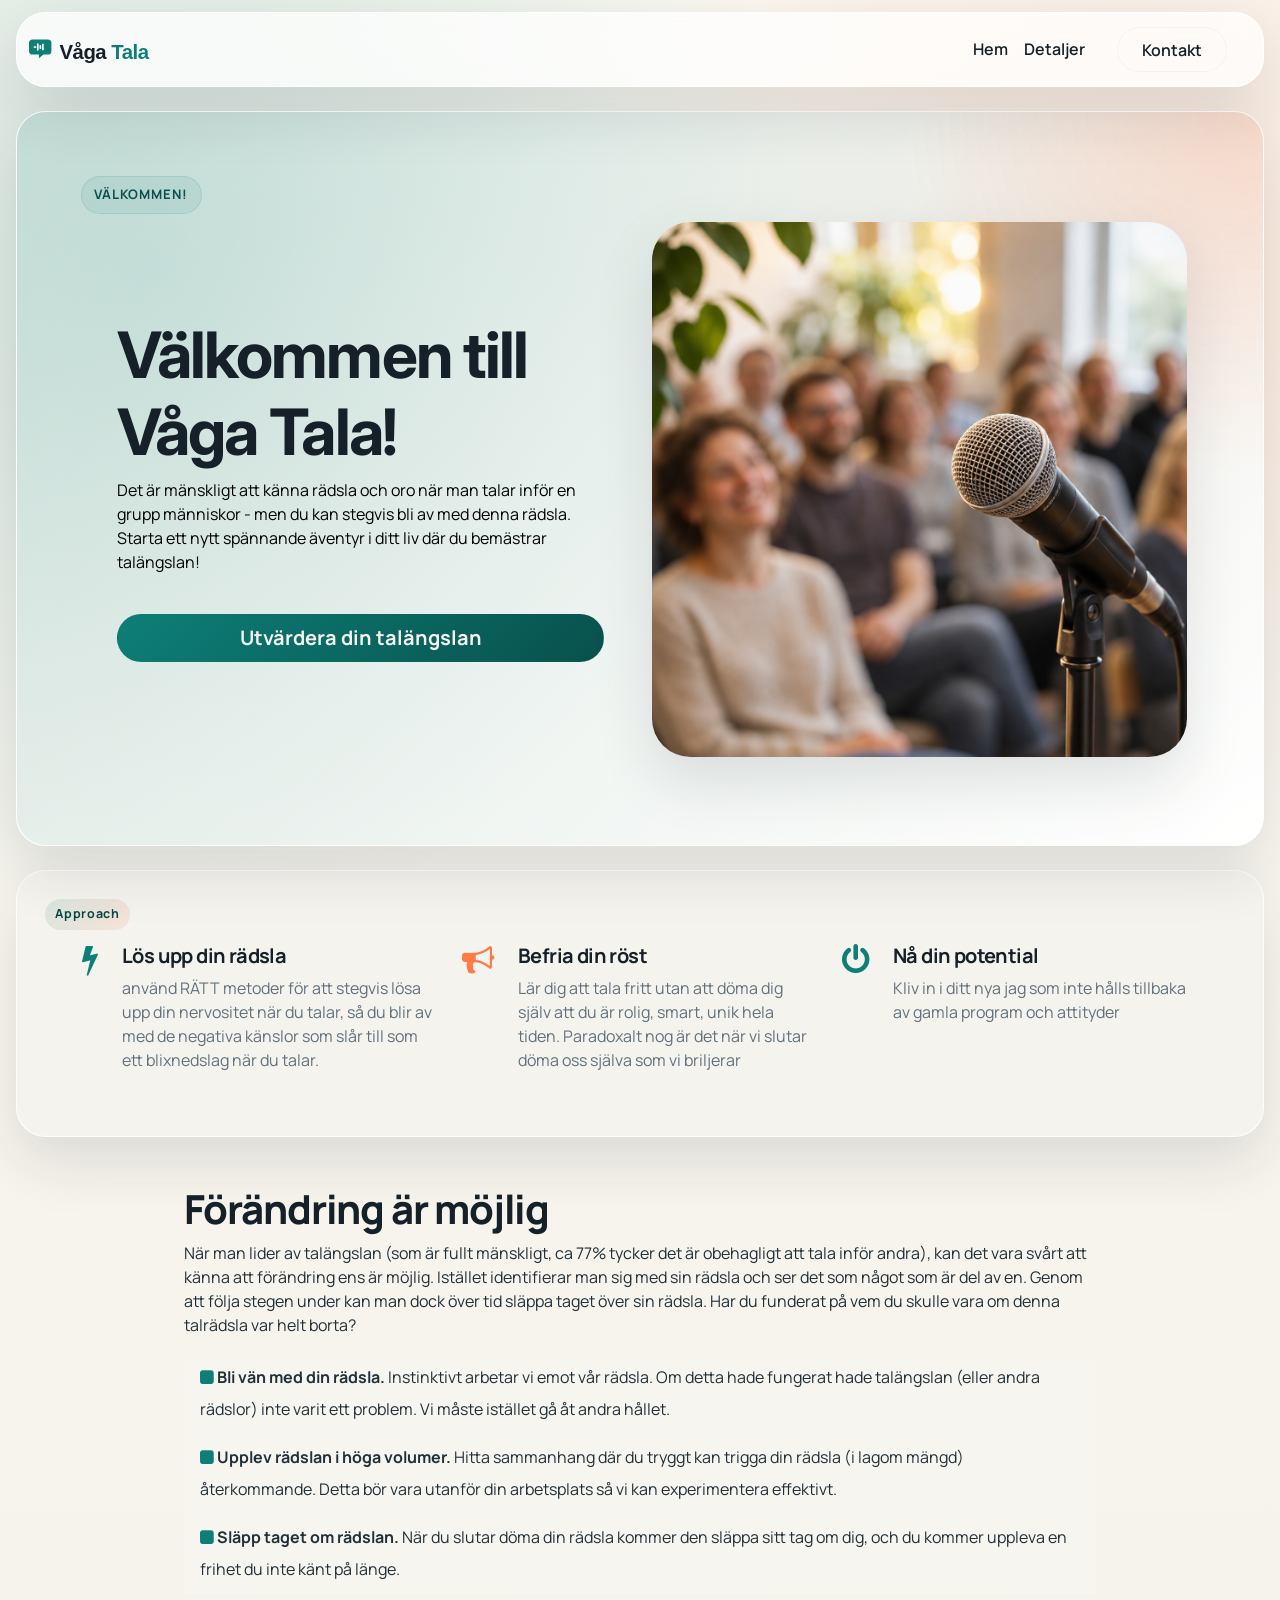
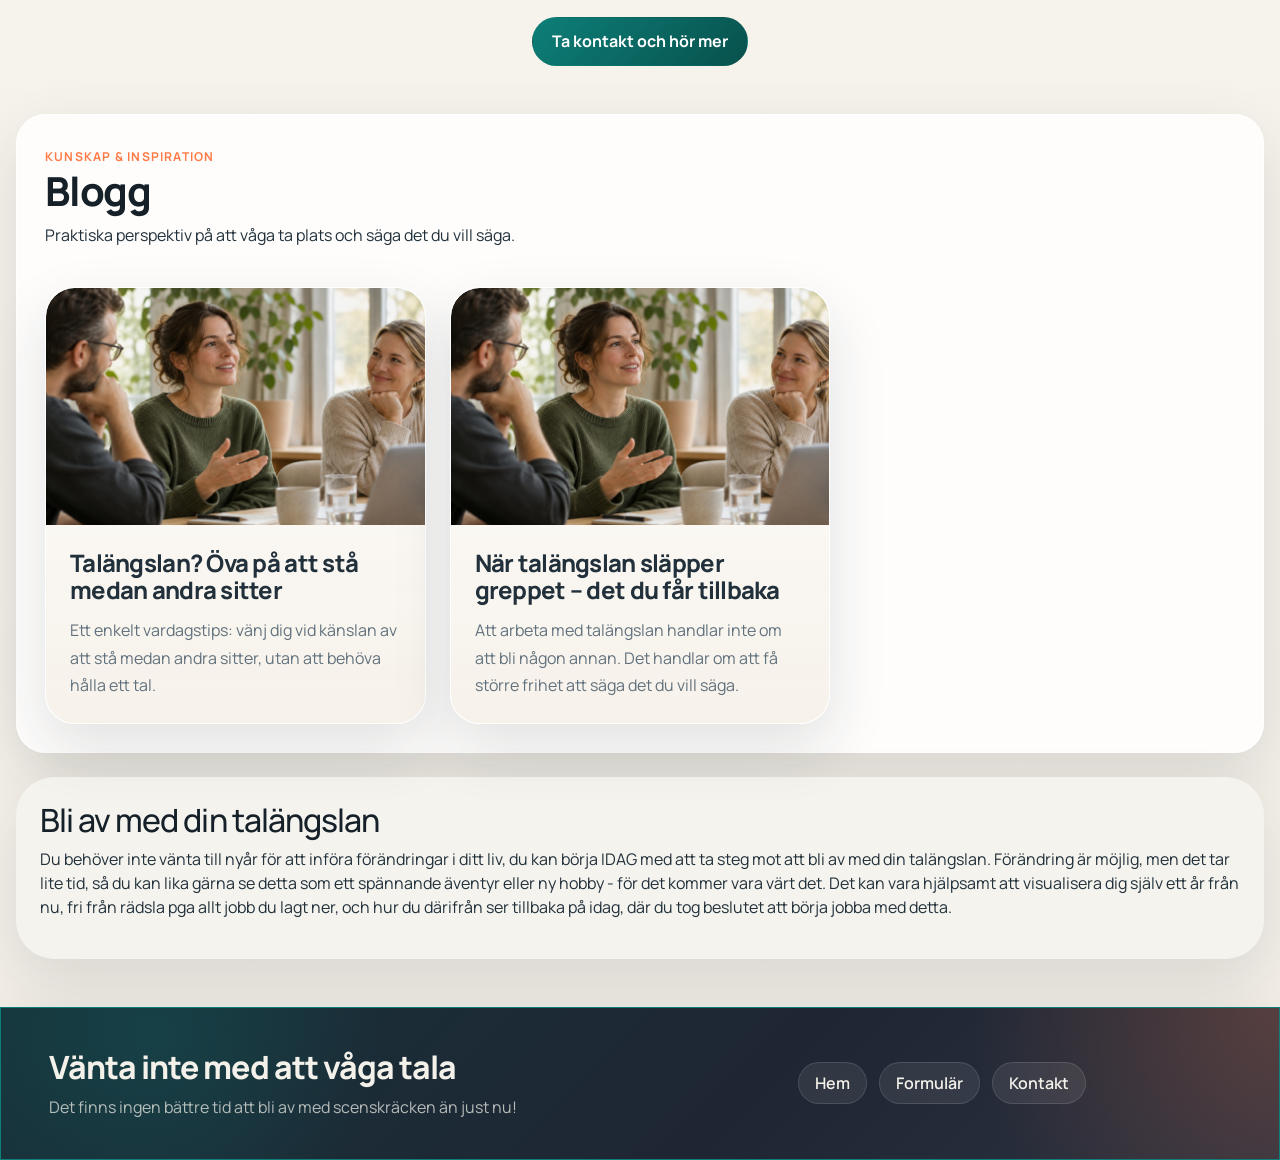
==== index.html @ b6915fec "Publish everyday practice article on speech anxiety Co-authored-by: copilot-swe-agent[bot] <19898274" ====
<!DOCTYPE html>
<html data-bs-theme="light" lang="sv" style="font-family: Inter, sans-serif;">

<head>
    <meta charset="utf-8">
    <meta name="viewport" content="width=device-width, initial-scale=1.0, shrink-to-fit=no">
    <title>Våga Tala – mindre talängslan, mer frihet</title>
    <meta name="description" content="Information för dig som beslutat dig för att börja våga tala. bli av med scenskräck, skippa beta-blockerarna">
    <script type="application/ld+json">
        {
            "@context": "http://schema.org",
            "@type": "WebSite",
            "name": "Våga tala",
            "url": "https://vågatala.se"
        }
    </script>
    <link rel="icon" type="image/png" sizes="16x16" href="assets/img/favicon.png">
    <link rel="stylesheet" href="assets/bootstrap/css/bootstrap.min.css">
    <link rel="stylesheet" href="https://fonts.googleapis.com/css?family=Inter&amp;display=swap">
    <link rel="stylesheet" href="https://fonts.googleapis.com/css?family=Manrope&amp;display=swap">
    <link rel="stylesheet" href="https://fonts.googleapis.com/css?family=Open+Sans&amp;display=swap">
    <link rel="stylesheet" href="https://fonts.googleapis.com/css?family=Poppins&amp;display=swap">
    <link rel="stylesheet" href="assets/fonts/fontawesome-all.min.css">
    <link rel="stylesheet" href="assets/fonts/font-awesome.min.css">
    <link rel="stylesheet" href="assets/fonts/fontawesome5-overrides.min.css">
    <link rel="stylesheet" href="assets/css/bss-overrides.css">
    <link rel="stylesheet" href="assets/css/bootstrap.compiled.css">
    <link rel="stylesheet" href="assets/css/styles.css">
    <link rel="stylesheet" href="assets/css/gota.css">
</head>

<body style="font-family: Manrope, sans-serif;">
    <nav class="navbar navbar-expand-lg fixed-top gota-sticky-nav">
        <div class="container-fluid"><a href="index.html"><img class="img-fluid" width="220" height="54" src="assets/img/vagatala_logo.svg" alt="Våga Tala" style="width:160px;"></a><button class="navbar-toggler" data-bs-toggle="collapse" data-bs-target="#navcol-1" type="button" aria-controls="navcol-1" aria-expanded="false" aria-label="Visa meny"><span class="navbar-toggler-icon"></span></button>
            <div class="collapse navbar-collapse" id="navcol-1">
                <ul class="navbar-nav ms-auto">
                    <li class="nav-item"><a class="nav-link fw-semibold" href="index.html">Hem</a></li>
                    <li class="nav-item"><a class="nav-link fw-semibold" href="index.html#approach">Detaljer</a></li>
                    <li class="nav-item"><a class="btn btn-outline-light fw-semibold border rounded-pill border-light mx-4 px-4 nav-link" role="button" href="kontakt.html">Kontakt</a></li>
                </ul>
            </div>
        </div>
    </nav>
    <div class="container site-container">
        <header class="mt-4 header gota-hero"><span class="mb-1 gota-kicker">Välkommen!</span>
            <div class="text-dark pt-1 hero">
                <div class="container-xl">
                    <div class="row align-items-center">
                        <div class="col-12 col-md-6">
                            <div class="d-flex flex-column justify-content-center p-4 text-container">
                                <h1 class="display-3 fw-bolder text-start" style="font-family: Inter, sans-serif;">Välkommen till Våga Tala!</h1>
                                <p class="text-black">Det är mänskligt att känna rädsla och oro när man talar inför en grupp människor - men du kan stegvis bli av med denna rädsla. Starta ett nytt spännande äventyr i ditt liv där du bemästrar talängslan!</p>
                                <div class="text-center form-container">
                                    <form class="my-4">
                                        <div class="my-4"></div>
                                        <div class="d-grid"><a class="btn btn-primary btn-lg link-light rounded-5" role="button" href="PRPSA-static.html">Utvärdera din talängslan</a></div>
                                    </form>
                                </div>
                            </div>
                        </div>
                        <div class="col-12 col-md-6">
                            <div class="mb-4 image-container"><img class="img-fluid rounded-5 shadow" width="1254" height="1254" src="assets/img/hero-mikrofon-publik.png" alt="Mikrofon framför en leende publik"></div>
                        </div>
                    </div>
                </div>
            </div>
        </header>
        <section class="bg-light pb-5 icons showcase-section" id="approach"><span class="code-inline">Approach</span>
            <div class="container-xl">
                <div class="row">
                    <div class="col-12 col-md-4 d-flex gap-4"><i class="fa fa-bolt fs-2 text-primary"></i>
                        <div>
                            <h5 class="fw-bold">Lös upp din rädsla</h5>
                            <p class="text-muted">använd RÄTT metoder för att stegvis lösa upp din nervositet när du talar, så du blir av med de negativa känslor som slår till som ett blixnedslag när du talar.</p>
                        </div>
                    </div>
                    <div class="col-12 col-md-4 d-flex gap-4"><i class="fa fa-bullhorn fs-2 text-secondary"></i>
                        <div>
                            <h5 class="fw-bold">Befria din röst</h5>
                            <p class="text-muted">Lär dig att tala fritt utan att döma dig själv att du är rolig, smart, unik hela tiden. Paradoxalt nog är det när vi slutar döma oss själva som vi briljerar</p>
                        </div>
                    </div>
                    <div class="col-12 col-md-4 d-flex gap-4"><i class="fa fa-power-off fs-2 text-primary"></i>
                        <div>
                            <h5 class="fw-bold">Nå din potential</h5>
                            <p class="text-muted">Kliv in i ditt nya jag som inte hålls tillbaka av gamla program och attityder</p>
                        </div>
                    </div>
                </div>
            </div>
        </section>
        <section class="my-5 details" id="details">
            <div class="container w-75">
                <div class="row">
                    <div class="col-12">
                        <div class="d-flex h-100 flex-column justify-content-center text-container">
                            <h2 class="display-6">Förändring är möjlig</h2>
                            <p>När man lider av talängslan (som är fullt mänskligt, ca 77% tycker det är obehagligt att tala inför andra), kan det vara svårt att känna att förändring ens är möjlig. Istället identifierar man sig med sin rädsla och ser det som något som är del av en. Genom att följa stegen under kan man dock över tid släppa taget över sin rädsla. Har du funderat på vem du skulle vara om denna talrädsla var helt borta?</p>
                            <ul class="list-group lh-lg border-0 list-group-flush">
                                <li class="list-group-item border-0"><i class="fa fa-square text-primary"></i><strong>&nbsp;Bli vän med din rädsla.</strong><span>&nbsp;Instinktivt arbetar vi emot vår rädsla. Om detta hade fungerat hade talängslan (eller andra rädslor) inte varit ett problem. Vi måste istället gå åt andra hållet.</span></li>
                                <li class="list-group-item border-0"><i class="fa fa-square text-primary"></i><strong>&nbsp;Upplev rädslan i höga volumer.&nbsp;</strong><span>Hitta sammanhang där du tryggt kan trigga din rädsla (i lagom mängd) återkommande. Detta bör vara utanför din arbetsplats så vi kan experimentera effektivt.</span></li>
                                <li class="list-group-item border-0 list-group-flush"><i class="fa fa-square text-primary"></i><strong>&nbsp;Släpp taget om rädslan.&nbsp;</strong><span>När du slutar döma din rädsla kommer den släppa sitt tag om dig, och du kommer uppleva en frihet du inte känt på länge.</span></li>
                            </ul><a class="btn btn-primary rounded-5 align-self-center mt-4 text-white" role="button" href="kontakt.html">Ta kontakt och hör mer</a>
                        </div>
                    </div>
                    <div class="col-12 col-lg-6">
                        <div class="p-5 image-container" style="display:none;"><img class="img-fluid" width="505" height="674" src="assets/img/description.png"></div>
                    </div>
                </div>
            </div>
        </section>
        <section class="mb-2 showcase-section" id="blogs"><span class="showcase-subtitle">Kunskap &amp; inspiration</span>
            <h2 class="display-6">Blogg</h2>
            <p>Praktiska perspektiv på att våga ta plats och säga det du vill säga.</p>
            <div data-bss-type="blog-loop">
                <div class="row gy-4 row-cols-1 row-cols-md-2 row-cols-lg-3 mt-0" data-bss-type="blog-loop-base">
                    <div class="col" data-bss-type="blog-loop-item">
                        <div class="card h-100"><a href="Blog/talangslan-sta-medan-andra-sitter.html"><img class="img-fluid card-img-top" src="assets/img/talangslan-samtal.png" alt="En kvinna delar en tanke i ett samtal med två kollegor som lyssnar"></a>
                            <div class="card-body"><a href="Blog/talangslan-sta-medan-andra-sitter.html">
                                    <h3 class="h4 text-body">Talängslan? Öva på att stå medan andra sitter</h3>
                                </a>
                                <p class="card-text">Ett enkelt vardagstips: vänj dig vid känslan av att stå medan andra sitter, utan att behöva hålla ett tal.</p>
                            </div>
                        </div>
                    </div>
                    <div class="col" data-bss-type="blog-loop-item">
                        <div class="card h-100"><a href="Blog/talangslan-och-friheten-att-tala.html"><img class="img-fluid card-img-top" src="assets/img/talangslan-samtal.png" alt="En kvinna delar en tanke i ett samtal med två kollegor som lyssnar"></a>
                            <div class="card-body"><a href="Blog/talangslan-och-friheten-att-tala.html">
                                    <h3 class="h4 text-body">När talängslan släpper greppet – det du får tillbaka</h3>
                                </a>
                                <p class="card-text">Att arbeta med talängslan handlar inte om att bli någon annan. Det handlar om att få större frihet att säga det du vill säga.</p>
                            </div>
                        </div>
                    </div>
                </div>
            </div>
        </section>
        <section class="mt-4 mb-5 statement">
            <div class="bg-light rounded-5 shadow p-4 text-container">
                <h2>Bli av med din talängslan</h2>
                <p>Du behöver inte vänta till nyår för att införa förändringar i ditt liv, du kan börja IDAG med att ta steg mot att bli av med din talängslan. Förändring är möjlig, men det tar lite tid, så du kan lika gärna se detta som ett spännande äventyr eller ny hobby - för det kommer vara värt det. Det kan vara hjälpsamt att visualisera dig själv ett år från nu, fri från rädsla pga allt jobb du lagt ner, och hur du därifrån ser tillbaka på idag, där du tog beslutet att börja jobba med detta.</p>
            </div>
        </section>
    </div>
    <div class="modal fade" role="dialog" tabindex="-1" id="modal1">
        <div class="modal-dialog modal-lg" role="document">
            <div class="modal-content">
                <div class="modal-dialog modal-lg">
                    <div class="p-5 modal-content">
                        <div class="row">
                            <div class="col col-lg-6">
                                <div class="image-container"><img class="img-fluid" width="505" height="674" src="assets/img/description.png"></div>
                            </div>
                            <div class="col col-lg-6">
                                <div class="text-container">
                                    <h2 class="display-6">Unlock your Blogging Potential</h2>
                                    <p>Are you ready to unleash your true blogging potential? Our ebook, "Blog Mastery", provides you with the tools and knowledge to take your blog to the next level</p>
                                    <ul class="list-group lh-lg border-0 list-group-flush">
                                        <li class="list-group-item border-0"><i class="fa fa-square text-primary"></i><strong>&nbsp;Unleash your creativity:</strong><span>&nbsp;Our ebook empowers you to unleash your creativity and express your unique voice through your blog.</span></li>
                                        <li class="list-group-item border-0"><i class="fa fa-square text-primary"></i><strong>&nbsp;Maximize your reach:&nbsp;</strong><span>Learn how to optimize your blog for search engines</span></li>
                                        <li class="list-group-item border-0 list-group-flush"><i class="fa fa-square text-primary"></i><strong>&nbsp;Monetization Strategies:&nbsp;</strong><span>Discover various monetization strategies, such as sponsored content &amp; affiliate marketing</span></li>
                                    </ul><a class="btn btn-primary border rounded-4 border-1 border-black text-white" role="button">Free Download</a><button class="btn btn-light border rounded-4 border-1 border-black" type="button" data-bs-dismiss="modal">Close</button>
                                </div>
                            </div>
                        </div>
                    </div>
                </div>
            </div>
        </div>
    </div>
    <section class="my-5 details" style="display:none;">
        <div class="container">
            <div class="row">
                <div class="col col-lg-6">
                    <div class="p-5 image-container"><img class="img-fluid" width="500" height="664" src="assets/img/author.png"></div>
                </div>
                <div class="col col-lg-6">
                    <div class="d-flex h-100 flex-column justify-content-center text-container">
                        <h2 class="display-6">Craft Remarkable Content</h2>
                        <p>Discover techniques for effective storytelling, engaging visuals, and compelling calls-to-action. Unlock the secrets of creating a consistent and authentic brand voice that sets you apart from the competition. With our ebook, you'll have the knowledge and inspiration to captivate your audience and leave a lasting impression.</p>
                        <ul class="list-group lh-lg border-0 list-group-flush">
                            <li class="list-group-item border-0"><i class="fa fa-square text-primary"></i><strong>&nbsp;Embrace your unique voice:&nbsp;</strong><span>&nbsp;Learn how to harness the power of your unique voice</span></li>
                            <li class="list-group-item border-0"><i class="fa fa-square text-primary"></i><strong>&nbsp;Spark Creativity:&nbsp;</strong><span>Explore techniques to spark creativity and overcome writer's block</span></li>
                            <li class="list-group-item border-0 list-group-flush"><i class="fa fa-square text-primary"></i><strong>&nbsp;Monetization Strategies:&nbsp;</strong><span>Discover various monetization strategies, such as sponsored content &amp; affiliate marketing</span></li>
                        </ul><a class="btn btn-primary rounded-5 align-self-start mt-4 text-white" role="button" data-bs-toggle="modal" data-bs-target="#modal2">Get your copy now</a>
                    </div>
                </div>
            </div>
        </div>
    </section>
    <div class="modal fade" role="dialog" tabindex="-1" id="modal1-2">
        <div class="modal-dialog modal-lg" role="document">
            <div class="modal-content">
                <div class="modal-dialog modal-lg">
                    <div class="p-5 modal-content">
                        <div class="row">
                            <div class="col col-lg-6">
                                <div class="image-container"><img class="img-fluid" width="500" height="664" src="assets/img/author.png"></div>
                            </div>
                            <div class="col col-lg-6">
                                <div class="text-container">
                                    <h3 class="display-6">Unlock your Blogging Potential</h3>
                                    <p>Discover techniques for effective storytelling, engaging visuals, and compelling calls-to-action. Unlock the secrets of creating a consistent and authentic brand voice that sets you apart from the competition. With our ebook, you'll have the knowledge and inspiration to captivate your audience and leave a lasting impression.</p>
                                    <ul class="list-group lh-lg border-0 list-group-flush">
                                        <li class="list-group-item border-0"><i class="fa fa-square text-primary"></i><strong>&nbsp;Embrace your unique voice:&nbsp;</strong><span>&nbsp;Learn how to harness the power of your unique voice</span></li>
                                        <li class="list-group-item border-0"><i class="fa fa-square text-primary"></i><strong>&nbsp;Spark creativity:&nbsp;</strong><span>Explore techniques to spark creativity and overcome writer's block</span></li>
                                        <li class="list-group-item border-0 list-group-flush"><i class="fa fa-square text-primary"></i><strong>&nbsp;Engage your readers:&nbsp;</strong><span>Dscorver strategies for creating content that engages your readers on a deeper level</span></li>
                                    </ul><a class="btn btn-primary border rounded-4 border-1 border-black text-white" role="button">Free Download</a><button class="btn btn-light border rounded-4 border-1 border-black" type="button" data-bs-dismiss="modal">Close</button>
                                </div>
                            </div>
                        </div>
                    </div>
                </div>
            </div>
        </div>
    </div>
    <section class="mb-8 testimonials" style="display:none;">
        <div class="container">
            <div class="row">
                <div class="col-auto col-lg-4 text-center"><img class="img-fluid rounded-circle mb-3" src="https://randomuser.me/api/portraits/men/32.jpg">
                    <p class="lead fst-italic">Carl heter jag, och jag har själv tyckt det varit jb</p>
                    <p class="fw-bold">Kenny Smith - Portland, ME</p>
                </div>
                <div class="col-auto col-lg-4 text-center"><img class="img-fluid rounded-circle mb-3" src="https://randomuser.me/api/portraits/women/32.jpg">
                    <p class="lead fst-italic">I'm so grateful for this ebook! It provided me with the guidance and inspiration I needed to create engaging content and build a loyal readershi9p. It's a game-changer!</p>
                    <p class="fw-bold">Luarie Mitchell - Miam, FL</p>
                </div>
                <div class="col-auto col-lg-4 text-center"><img class="img-fluid rounded-circle mb-3" src="https://randomuser.me/api/portraits/men/31.jpg">
                    <p class="lead fst-italic">I can't recommend this ebook enough. It's a treasure of blogging wisdom. It helped me unlock my creativity, connect with my audience, and achieve remarkable results</p>
                    <p class="fw-bold">Henry White - Boston, MA</p>
                </div>
            </div>
        </div>
    </section>
    <section class="download" style="display:none;">
        <div class="container">
            <div class="row">
                <div class="col-auto col-lg-5">
                    <div class="mb-5 image-container2"><img class="img-fluid" width="405" height="554" src="assets/img/download-ebook.png"></div>
                </div>
                <div class="col-auto col-lg-7">
                    <div class="text-white d-flex h-100 flex-column justify-content-center mb-5 text-container">
                        <h2 class="fw-bold">Get your free ebook now!</h2>
                        <p>Unlock the power of knowledge and take your blogging journey to the next level. Our ebook, "Blog Mastery: The UltimateGuide to Blogging Sucess"is your key to success.</p>
                        <form>
                            <div class="input-group mb-3"><span class="input-group-text"><svg class="fs-4" xmlns="http://www.w3.org/2000/svg" width="1em" height="1em" viewBox="0 0 24 24" fill="none">
                                        <path fill-rule="evenodd" clip-rule="evenodd" d="M3.00977 5.83789C3.00977 5.28561 3.45748 4.83789 4.00977 4.83789H20C20.5523 4.83789 21 5.28561 21 5.83789V17.1621C21 18.2667 20.1046 19.1621 19 19.1621H5C3.89543 19.1621 3 18.2667 3 17.1621V6.16211C3 6.11449 3.00333 6.06765 3.00977 6.0218V5.83789ZM5 8.06165V17.1621H19V8.06199L14.1215 12.9405C12.9499 14.1121 11.0504 14.1121 9.87885 12.9405L5 8.06165ZM6.57232 6.80554H17.428L12.7073 11.5263C12.3168 11.9168 11.6836 11.9168 11.2931 11.5263L6.57232 6.80554Z" fill="currentColor"></path>
                                    </svg></span><input class="form-control" type="text" inputmode="email" placeholder="E-mail address"><button class="btn btn-primary link-light rounded-end" type="button">Download</button></div>
                        </form>
                    </div>
                </div>
            </div>
        </div>
    </section>
    <section class="text-bg-dark overflow-hidden py-4 social" id="social" style="display:none;">
        <div class="container">
            <div class="row">
                <div class="col-auto col-md-6 offset-md-3 fs-4 text-center">
                    <p>Stay connected and join our vibrant community. For any inquiries or assistance, feel free to reach out to us.</p>
                    <div class="d-flex justify-content-center gap-4 social-icons"><i class="fab fa-facebook-f fa-2x"></i><i class="fab fa-twitter fa-2x"></i><i class="fab fa-instagram fa-2x"></i><i class="fab fa-linkedin fa-2x"></i><i class="fab fa-pinterest fa-2x"></i></div>
                </div>
            </div>
        </div>
    </section>
    <footer class="text-light bg-dark border-primary py-4 gota-footer">
        <div class="container site-container">
            <div class="row">
                <div class="col-auto col-md-6">
                    <h2 class="mt-3 gota-footer-title">Vänta inte med att våga tala</h2>
                    <p class="gota-footer-note">Det finns ingen bättre tid att bli av med scenskräcken än just nu!</p>
                </div>
                <div class="col-auto col-md-6 d-flex flex-column justify-content-center align-items-center">
                    <div class="gota-footer-links"><a href="#">Hem</a><a href="#">Formulär</a><a href="#">Kontakt</a></div>
                </div>
            </div>
        </div>
    </footer>
    <script>
        (function() {
            let collections = document.querySelectorAll('[data-bss-type="blog-loop"]');
            let tagNavs = document.querySelectorAll('[data-bss-type="tag-nav"]');
            let tagLoops = document.querySelectorAll('[data-bss-type="tag-loop"]');
            let authorLoops = document.querySelectorAll('[data-bss-type="author-loop"]');
            let authorNavs = document.querySelectorAll('[data-bss-type="author-nav"]');

            window.addEventListener("popstate", (e) => {
                for (let collection of collections) {
                    updateCollection(collection);
                }

                for (let tagNav of tagNavs) {
                    updateTagNav(tagNav);
                }

                for (let authorNav of authorNavs) {
                    updateAuthorNav(authorNav);
                }
            });

            for (let collection of collections) {

                updateCollection(collection);

                if (!canPaginateCollection(collection)) continue;

                let pagination = collection.querySelector('[data-bss-type="blog-loop-pagination"]');

                pagination.addEventListener('click', function(e) {
                    let paginationItem = e.target.closest('.page-item');
                    if (!paginationItem) return;

                    e.preventDefault();

                    if (paginationItem.classList.contains('disabled') || paginationItem.classList.contains('active')) return;

                    let collection = paginationItem.closest('[data-bss-type="blog-loop"]');
                    if (!collection) return;

                    let page = parseInt(paginationItem.dataset.page);
                    if (!page) return;

                    let pageParam = getPageParameter(collection);

                    if (pageParam) {
                        const url = new URL(window.location);
                        url.searchParams.set(pageParam, page);
                        history.pushState({
                            [pageParam]: page
                        }, document.title, url);

                        for (let c of collections) {
                            let param = getPageParameter(c);
                            if (param !== pageParam) continue;
                            updateCollection(c);
                        }
                    } else {
                        updateCollection(collection, page);
                    }
                });
            }

            for (let tagNav of tagNavs) {
                updateTagNav(tagNav);
                tagNav.addEventListener('click', onTagClick);
            }

            for (let tagLoop of tagLoops) {
                tagLoop.addEventListener('click', onTagClick);
            }

            for (let authorLoop of authorLoops) {
                authorLoop.addEventListener('click', onAuthorClick);
            }

            for (let authorNav of authorNavs) {
                updateAuthorNav(authorNav);
            }

            function onTagClick(e) {
                onBlogFilterClick(e);

                for (let nav of tagNavs) {
                    updateTagNav(nav);
                }
            }

            function onAuthorClick(e) {
                onBlogFilterClick(e);

                for (let authorNav of authorNavs) {
                    updateAuthorNav(authorNav);
                }
            }

            function onBlogFilterClick(e) {
                const item = e.target.closest('[data-bss-filter="blog"]');
                if (!item || !item.dataset.hasOwnProperty('bssHref') || !item.dataset.hasOwnProperty('bssFilterParam')) return;

                const stateNode = item.dataset.hasOwnProperty('bssStateNode') ? item : item.querySelector('[data-bss-state-node]');

                if (stateNode && (stateNode.classList.contains('disabled') || stateNode.classList.contains('active'))) {
                    e.preventDefault();
                    return;
                }

                const link = item.dataset.bssHref;
                if (!linksToCurrentPage(link)) return;

                e.preventDefault();

                const url = new URL(window.location);
                const filterParam = item.dataset.bssFilterParam;
                const filterValue = item.dataset.bssFilterValue || '';

                const collectionsToUpdate = [];
                const newQueryParams = {
                    [filterParam]: filterValue
                };

                for (let c of collections) {
                    if (!canFilterCollection(c)) continue;
                    collectionsToUpdate.push(c);

                    let pageParam = getPageParameter(c);
                    let page = url.searchParams.get(pageParam);
                    if (page === null || page == 1) continue;

                    newQueryParams[pageParam] = 1;
                }

                for (let param in newQueryParams) {
                    if (newQueryParams[param]) {
                        url.searchParams.set(param, newQueryParams[param]);
                    } else {
                        url.searchParams.delete(param);
                    }
                }

                history.pushState(newQueryParams, document.title, url);

                for (let c of collectionsToUpdate) {
                    updateCollection(c);
                }
            }

            function getCollectionFilters(collection) {
                let filters = [];

                try {
                    const parsed = JSON.parse(collection.dataset.bssFilters);

                    if (Array.isArray(parsed)) {
                        filters = parsed;
                    }
                } catch (e) {}

                return filters;
            }

            function getCollectionEmptyFilterAction(collection, filter = '') {
                let emptyFilterActions = [];

                try {
                    const parsed = JSON.parse(collection.dataset.bssEmptyFilterActions);

                    if (Array.isArray(parsed)) {
                        emptyFilterActions = parsed;
                    }
                } catch (e) {}

                const action = emptyFilterActions.find(action => action.filter === filter);

                return action ? action.value : '';
            }

            function canFilterCollection(collection) {
                return !!getCollectionFilters(collection).length;
            }

            function canFilterCollectionByTag(collection) {
                return getCollectionFilters(collection).includes('tag');
            }

            function canFilterCollectionByAuthor(collection) {
                return getCollectionFilters(collection).includes('author');
            }

            function shouldShowAllItemsForEmptyFilter(collection, filter = '') {
                return getCollectionEmptyFilterAction(collection, filter) === 'show-all';
            }

            function canPaginateCollection(collection) {
                return !!getCollectionPagination(collection);
            }

            function getCollectionPagination(collection) {
                return collection.querySelector('[data-bss-type="blog-loop-pagination"]');
            }

            function getPageParameter(collection) {
                return collection.dataset.bssPageParam;
            }

            function linksToCurrentPage(path = '') {
                let currentURL, url;

                try {
                    currentURL = new URL(window.location);
                    url = new URL(path, window.location.href);
                } catch (e) {
                    console.error(e);
                }

                return currentURL.origin === url.origin && currentURL.pathname === url.pathname;
            }

            function updateCollection(collection, page, activeTag = '', activeAuthor = '') {

                const url = new URL(window.location.href);

                if (canPaginateCollection(collection)) {
                    if (!page) {
                        let pageParam = getPageParameter(collection);
                        page = (pageParam ? url.searchParams.get(pageParam) : 1) || 1;
                    }
                }

                if (canFilterCollectionByTag(collection) && !activeTag) {
                    let tagParam = 'tag';
                    activeTag = url.searchParams.get(tagParam) || '';
                }

                if (canFilterCollectionByAuthor(collection) && !activeAuthor) {
                    let authorParam = 'author';
                    activeAuthor = url.searchParams.get(authorParam) || '';
                }

                renderCollectionPage(collection, page, activeTag, activeAuthor);
            }

            function renderCollectionPage(collection, page = 1, activeTag = '', activeAuthor = '') {

                page = Math.max(parseInt(page, 10), 1);

                collection.style.removeProperty('display');

                let loopBase = collection.querySelector('[data-bss-type="blog-loop-base"]');
                loopBase && loopBase.style.removeProperty('display');

                let emptyState = collection.querySelector('[data-bss-type="empty-state"]');
                emptyState && emptyState.style.setProperty('display', 'none', 'important');

                let listItems = [].slice.call(collection.querySelectorAll('[data-bss-type="blog-loop-item"]'));
                listItems.forEach(item => item.style.setProperty('display', 'none', 'important'));

                if (canFilterCollectionByTag(collection)) {
                    listItems = listItems.filter(item => activeTag ? item.classList.contains('post-tag-' + activeTag) : shouldShowAllItemsForEmptyFilter(collection, 'tag'));
                }

                if (canFilterCollectionByAuthor(collection)) {
                    listItems = listItems.filter(item => activeAuthor ? item.classList.contains('post-author-' + activeAuthor) : shouldShowAllItemsForEmptyFilter(collection, 'author'));
                }

                let perPage = collection.dataset.bssPerpage || listItems.length;
                let visibleListItems = listItems.slice((page - 1) * perPage, page * perPage);
                visibleListItems.forEach(item => item.style.removeProperty('display'));

                let isEmpty = !visibleListItems.length;

                if (isEmpty) {
                    loopBase && loopBase.style.setProperty('display', 'none', 'important');
                    emptyState && emptyState.style.removeProperty('display');
                }

                let itemCount = listItems.length;
                let pageCount = Math.max(Math.ceil(itemCount / perPage), 1);

                updateCollectionPagination(collection, page, pageCount, isEmpty);

                if (collection.dataset.bssScrollOnChange) {
                    scrollToCollectionTop(collection);
                }
            }

            function updateCollectionPagination(collection, page, pageCount, isEmpty) {
                let pagination = getCollectionPagination(collection);
                if (!pagination) return;

                let paginationItems = [].slice.call(pagination.querySelectorAll('.page-item'));

                if (pageCount === 1 || isEmpty) {
                    pagination.style.setProperty('display', 'none', 'important');
                } else {
                    pagination.style.removeProperty('display');
                }

                let previousBtnDisabled = page - 1 <= 0;
                let previousPage = previousBtnDisabled ? 1 : page - 1;

                let nextBtnDisabled = page + 1 > pageCount;
                let nextPage = nextBtnDisabled ? pageCount : page + 1;

                for (let i = 0; i < paginationItems.length; i++) {
                    let paginationItem = paginationItems[i];

                    paginationItem.classList.remove('active', 'disabled');

                    if (paginationItem.dataset.type === 'prev') {
                        paginationItem.dataset.page = previousPage;

                        if (previousBtnDisabled) {
                            paginationItem.classList.add('disabled');
                        }
                    } else if (paginationItem.dataset.type === 'next') {
                        paginationItem.dataset.page = nextPage;

                        if (nextBtnDisabled) {
                            paginationItem.classList.add('disabled');
                        }
                    } else {
                        if (paginationItem.dataset.page > pageCount) {
                            paginationItem.style.setProperty('display', 'none', 'important');
                        } else {
                            paginationItem.style.removeProperty('display');
                        }

                        if (paginationItem.dataset.page == page) {
                            paginationItem.classList.add('active');
                        }
                    }
                }
            }

            function scrollToCollectionTop(collection) {
                const rect = collection.getBoundingClientRect();
                const viewHeight = Math.max(document.documentElement.clientHeight, window.innerHeight);
                const threshold = 100;

                if (rect.top >= 0 && viewHeight - rect.top > threshold) return;

                setTimeout(() => {
                    collection.scrollIntoView({
                        behavior: "smooth",
                        block: "start",
                        inline: "start"
                    });
                }, 0);
            }

            function updateTagNav(tagNav) {
                const url = new URL(window.location.href);

                let tagParam = 'tag';
                let tag = url.searchParams.get(tagParam) || '';

                renderTagNav(tagNav, tag);
            }

            function renderTagNav(tagNav, activeTag = '') {
                if (!tagNav.dataset.bssSyncUrl) return;

                let navItems = [].slice.call(tagNav.querySelectorAll('[data-bss-type="tag-loop-item"]'));

                navItems.forEach(item => {
                    const activeClassNode = item.dataset.hasOwnProperty('bssStateNode') ? item : item.querySelector('[data-bss-state-node]');
                    if (!activeClassNode) return;

                    activeClassNode.classList.remove('active');

                    const link = item.dataset.bssHref;
                    if (!linksToCurrentPage(link) || activeClassNode.classList.contains('disabled')) return;

                    if (item.dataset.bssTag === activeTag) {
                        activeClassNode.classList.add('active');
                    }
                });
            }

            function updateAuthorNav(authorNav) {
                const url = new URL(window.location.href);

                let authorParam = 'author';
                let author = url.searchParams.get(authorParam) || '';

                renderAuthorNav(authorNav, author);
            }

            function renderAuthorNav(authorNav, activeAuthor = '') {
                if (!canFilterCollectionByAuthor(authorNav)) return;

                authorNav.style.removeProperty('display');

                let items = [].slice.call(authorNav.querySelectorAll('[data-bss-type="author-loop-item"]'));
                items.forEach(item => item.classList.contains('author-' + activeAuthor) ? item.style.removeProperty('display') : item.style.setProperty('display', 'none', 'important'));
            }
        })();
    </script>
    <script src="assets/bootstrap/js/bootstrap.min.js"></script>
    <script src="assets/js/prpsa-static-form.js"></script>
</body>

</html>
---- assets/fonts/fontawesome5-overrides.min.css ----
.fab.fa-bitcoin:before{content:"\f379"}.far.fa-calendar:before,.fas.fa-calendar:before{content:"\f133"}.far.fa-clipboard:before,.fas.fa-clipboard:before{content:"\f328"}.fab.fa-facebook-f:before{content:"\f39e"}.fab.fa-google-plus:before{content:"\f2b3"}.fas.fa-hotel:before{content:"\f594"}.fab.fa-linkedin:before{content:"\f08c"}.fas.fa-reply:before{content:"\f3e5"}.fas.fa-thermometer:before{content:"\f491"}.fab.fa-vimeo:before{content:"\f40a"}.far.fa-window-close:before,.fas.fa-window-close:before{content:"\f410"}.fab.fa-youtube-square:before{content:"\f431"}
---- assets/css/bss-overrides.css ----
:root, [data-bs-theme=light] {
  --bs-primary: #c167ef;
  --bs-primary-rgb: 193,103,239;
  --bs-primary-text-emphasis: #4D2960;
  --bs-primary-bg-subtle: #F3E1FC;
  --bs-primary-border-subtle: #E6C2F9;
  --bs-secondary: #10bcee;
  --bs-secondary-rgb: 16,188,238;
  --bs-secondary-text-emphasis: #064B5F;
  --bs-secondary-bg-subtle: #CFF2FC;
  --bs-secondary-border-subtle: #9FE4F8;
  --bs-light: #f3f6f9;
  --bs-light-rgb: 243,246,249;
  --bs-light-text-emphasis: #616264;
  --bs-light-bg-subtle: #FDFDFE;
  --bs-light-border-subtle: #FAFBFD;
  --bs-dark: #2b3041;
  --bs-dark-rgb: 43,48,65;
  --bs-dark-text-emphasis: #11131A;
  --bs-dark-bg-subtle: #D5D6D9;
  --bs-dark-border-subtle: #AAACB3;
  --bs-body-font-family: 'Open Sans', sans-serif;
}

.btn-primary {
  --bs-btn-color: #000000;
  --bs-btn-bg: #c167ef;
  --bs-btn-border-color: #c167ef;
  --bs-btn-hover-color: #000000;
  --bs-btn-hover-bg: #CA7EF1;
  --bs-btn-hover-border-color: #C776F1;
  --bs-btn-focus-shadow-rgb: 29,15,36;
  --bs-btn-active-color: #000000;
  --bs-btn-active-bg: #CD85F2;
  --bs-btn-active-border-color: #C776F1;
  --bs-btn-disabled-color: #000000;
  --bs-btn-disabled-bg: #c167ef;
  --bs-btn-disabled-border-color: #c167ef;
}

.btn-outline-primary {
  --bs-btn-color: #c167ef;
  --bs-btn-border-color: #c167ef;
  --bs-btn-focus-shadow-rgb: 193,103,239;
  --bs-btn-hover-color: #000000;
  --bs-btn-hover-bg: #c167ef;
  --bs-btn-hover-border-color: #c167ef;
  --bs-btn-active-color: #000000;
  --bs-btn-active-bg: #c167ef;
  --bs-btn-active-border-color: #c167ef;
  --bs-btn-disabled-color: #c167ef;
  --bs-btn-disabled-bg: transparent;
  --bs-btn-disabled-border-color: #c167ef;
}

.btn-secondary {
  --bs-btn-color: #000000;
  --bs-btn-bg: #10bcee;
  --bs-btn-border-color: #10bcee;
  --bs-btn-hover-color: #000000;
  --bs-btn-hover-bg: #34C6F1;
  --bs-btn-hover-border-color: #28C3F0;
  --bs-btn-focus-shadow-rgb: 2,28,36;
  --bs-btn-active-color: #000000;
  --bs-btn-active-bg: #40C9F1;
  --bs-btn-active-border-color: #28C3F0;
  --bs-btn-disabled-color: #000000;
  --bs-btn-disabled-bg: #10bcee;
  --bs-btn-disabled-border-color: #10bcee;
}

.btn-outline-secondary {
  --bs-btn-color: #10bcee;
  --bs-btn-border-color: #10bcee;
  --bs-btn-focus-shadow-rgb: 16,188,238;
  --bs-btn-hover-color: #000000;
  --bs-btn-hover-bg: #10bcee;
  --bs-btn-hover-border-color: #10bcee;
  --bs-btn-active-color: #000000;
  --bs-btn-active-bg: #10bcee;
  --bs-btn-active-border-color: #10bcee;
  --bs-btn-disabled-color: #10bcee;
  --bs-btn-disabled-bg: transparent;
  --bs-btn-disabled-border-color: #10bcee;
}

.btn-light {
  --bs-btn-color: #000000;
  --bs-btn-bg: #f3f6f9;
  --bs-btn-border-color: #f3f6f9;
  --bs-btn-hover-color: #000000;
  --bs-btn-hover-bg: #CFD1D4;
  --bs-btn-hover-border-color: #C2C5C7;
  --bs-btn-focus-shadow-rgb: 36,37,37;
  --bs-btn-active-color: #000000;
  --bs-btn-active-bg: #C2C5C7;
  --bs-btn-active-border-color: #B6B9BB;
  --bs-btn-disabled-color: #000000;
  --bs-btn-disabled-bg: #f3f6f9;
  --bs-btn-disabled-border-color: #f3f6f9;
}

.btn-outline-light {
  --bs-btn-color: #f3f6f9;
  --bs-btn-border-color: #f3f6f9;
  --bs-btn-focus-shadow-rgb: 243,246,249;
  --bs-btn-hover-color: #000000;
  --bs-btn-hover-bg: #f3f6f9;
  --bs-btn-hover-border-color: #f3f6f9;
  --bs-btn-active-color: #000000;
  --bs-btn-active-bg: #f3f6f9;
  --bs-btn-active-border-color: #f3f6f9;
  --bs-btn-disabled-color: #f3f6f9;
  --bs-btn-disabled-bg: transparent;
  --bs-btn-disabled-border-color: #f3f6f9;
}

.btn-dark {
  --bs-btn-color: #fff;
  --bs-btn-bg: #2b3041;
  --bs-btn-border-color: #2b3041;
  --bs-btn-hover-color: #fff;
  --bs-btn-hover-bg: #252937;
  --bs-btn-hover-border-color: #222634;
  --bs-btn-focus-shadow-rgb: 223,224,227;
  --bs-btn-active-color: #fff;
  --bs-btn-active-bg: #222634;
  --bs-btn-active-border-color: #202431;
  --bs-btn-disabled-color: #fff;
  --bs-btn-disabled-bg: #2b3041;
  --bs-btn-disabled-border-color: #2b3041;
}

.btn-outline-dark {
  --bs-btn-color: #2b3041;
  --bs-btn-border-color: #2b3041;
  --bs-btn-focus-shadow-rgb: 43,48,65;
  --bs-btn-hover-color: #fff;
  --bs-btn-hover-bg: #2b3041;
  --bs-btn-hover-border-color: #2b3041;
  --bs-btn-active-color: #fff;
  --bs-btn-active-bg: #2b3041;
  --bs-btn-active-border-color: #2b3041;
  --bs-btn-disabled-color: #2b3041;
  --bs-btn-disabled-bg: transparent;
  --bs-btn-disabled-border-color: #2b3041;
}

.mx-4 {
  margin-right: 1.5rem !important;
  margin-left: 1.5rem !important;
}

.my-3 {
  margin-top: 1rem !important;
  margin-bottom: 1rem !important;
}

.my-4 {
  margin-top: 1.5rem !important;
  margin-bottom: 1.5rem !important;
}

.my-5 {
  margin-top: 3rem !important;
  margin-bottom: 3rem !important;
}

.mt-0 {
  margin-top: 0 !important;
}

.mt-1 {
  margin-top: 0.25rem !important;
}

.mt-3 {
  margin-top: 1rem !important;
}

.mt-4 {
  margin-top: 1.5rem !important;
}

.mt-5 {
  margin-top: 3rem !important;
}

.mb-0 {
  margin-bottom: 0 !important;
}

.mb-1 {
  margin-bottom: 0.25rem !important;
}

.mb-2 {
  margin-bottom: 0.5rem !important;
}

.mb-3 {
  margin-bottom: 1rem !important;
}

.mb-4 {
  margin-bottom: 1.5rem !important;
}

.mb-5 {
  margin-bottom: 3rem !important;
}

.mb-8 {
  margin-bottom: 7.5rem !important;
}

.ms-auto {
  margin-left: auto !important;
}
---- assets/css/styles.css ----
.navbar {
  --bs-navbar-padding-x: 1rem;
  --bs-navbar-padding-y: 0.5rem;
  --bs-navbar-dark-color: #fff;
  --bs-navbar-dark-hover-color: rgba(var(--bs-secondary),1);
  --bs-navbar-color: rgba(var(--bs-emphasis-color-rgb), 0.65);
  --bs-navbar-hover-color: rgba(var(--bs-emphasis-color-rgb), 0.8);
  --bs-navbar-disabled-color: rgba(var(--bs-emphasis-color-rgb), 0.3);
  --bs-navbar-active-color: rgba(var(--bs-emphasis-color-rgb), 1);
  --bs-navbar-brand-padding-y: 0.3125rem;
  --bs-navbar-brand-margin-end: 1rem;
  --bs-navbar-brand-font-size: 1.25rem;
  --bs-navbar-brand-color: rgba(var(--bs-emphasis-color-rgb), 1);
  --bs-navbar-brand-hover-color: rgba(var(--bs-emphasis-color-rgb), 1);
  --bs-navbar-nav-link-padding-x: 0.5rem;
  --bs-navbar-toggler-padding-y: 0.25rem;
  --bs-navbar-toggler-padding-x: 0.75rem;
  --bs-navbar-toggler-font-size: 1.25rem;
  --bs-navbar-toggler-icon-bg: url("data:image/svg+xml,%3csvg xmlns='http://www.w3.org/2000/svg' viewBox='0 0 30 30'%3e%3cpath stroke='rgba%2833, 37, 41, 0.75%29' stroke-linecap='round' stroke-miterlimit='10' stroke-width='2' d='M4 7h22M4 15h22M4 23h22'/%3e%3c/svg%3e");
  --bs-navbar-toggler-border-color: rgba(var(--bs-emphasis-color-rgb), 0.15);
  --bs-navbar-toggler-border-radius: var(--bs-border-radius);
  --bs-navbar-toggler-focus-width: 0.25rem;
  --bs-navbar-toggler-transition: box-shadow 0.15s ease-in-out;
  display: flex;
  flex-wrap: wrap;
  align-items: center;
  justify-content: space-between;
  padding: var(--bs-navbar-padding-y) var(--bs-navbar-padding-x);
}

.navbar-dark, .navbar[data-bs-theme=dark] {
  --bs-navbar-color: rgba(255, 255, 255, 0.80);
  --bs-navbar-hover-color: var(--bs-secondary);
  --bs-navbar-disabled-color: rgba(255, 255, 255, 0.25);
  --bs-navbar-active-color: #fff;
  --bs-navbar-brand-color: #fff;
  --bs-navbar-brand-hover-color: #fff;
  --bs-navbar-toggler-border-color: rgba(255, 255, 255, 0.1);
  --bs-navbar-toggler-icon-bg: url("data:image/svg+xml,%3csvg xmlns='http://www.w3.org/2000/svg' viewBox='0 0 30 30'%3e%3cpath stroke='rgba%28255, 255, 255, 0.55%29' stroke-linecap='round' stroke-miterlimit='10' stroke-width='2' d='M4 7h22M4 15h22M4 23h22'/%3e%3c/svg%3e");
}

.header {
  /*background: url("../../assets/img/header-background.jpg") center center no-repeat;*/
  background-size: cover;
}

.btn {
  --bs-btn-padding-x: 30px;
  --bs-btn-padding-y: 5px;
  /*--bs-btn-font-size: 1rem;*/
  /*--bs-btn-font-weight: 400;*/
  /*--bs-btn-line-height: 1.5;*/
  /*--bs-btn-color: var(--bs-body-color);*/
  /*--bs-btn-bg: var(--bs-primary);*/
  /*--bs-btn-border-width: var(--bs-border-width);*/
  /*--bs-btn-border-color: transparent;*/
  /*--bs-btn-border-radius: var(--bs-border-radius);*/
  /*--bs-btn-hover-border-color: transparent;*/
  /*--bs-btn-box-shadow: inset 0 1px 0 rgba(255, 255, 255, 0.15),0 1px 1px rgba(0, 0, 0, 0.075);*/
  /*--bs-btn-disabled-opacity: 0.65;*/
  /*--bs-btn-focus-box-shadow: 0 0 0 0.25rem rgba(var(--bs-btn-focus-shadow-rgb), .5);*/
  /*display: inline-block;*/
  /*padding: var(--bs-btn-padding-y) var(--bs-btn-padding-x);*/
  /*font-family: var(--bs-btn-font-family);*/
  /*font-size: var(--bs-btn-font-size);*/
  /*font-weight: var(--bs-btn-font-weight);*/
  /*line-height: var(--bs-btn-line-height);*/
  /*color: var(--bs-btn-color);*/
  /*text-align: center;*/
  /*text-decoration: none;*/
  /*vertical-align: middle;*/
  /*cursor: pointer;*/
  /*-webkit-user-select: none;*/
  /*-moz-user-select: none;*/
  /*user-select: none;*/
  /*border: var(--bs-btn-border-width) solid var(--bs-btn-border-color);*/
  /*border-radius: var(--bs-btn-border-radius);*/
  /*background-color: var(--bs-btn-bg);*/
  /*transition: color .15s ease-in-out,background-color .15s ease-in-out,border-color .15s ease-in-out,box-shadow .15s ease-in-out;*/
}

.navbar .btn-outline-light:hover {
  color: var(--bs-dark);
}

@media (max-width: 1000px) {
  .hero .image-container {
    display: flex;
    justify-content: center;
  }
}

@media (max-width: 1000px) {
  .hero .text-container {
    text-align: center;
  }
}

.download {
  background: url("../../assets/img/download-background.jpg") center center no-repeat;
  background-size: cover;
}

.frame-decoration {
  display: block;
  width: 100%;
  height: auto;
  margin-bottom: -1px;
  shape-rendering: auto;
}

.frame-decoration .cls-1 {
  fill: #f3f6f9;
}

.frame-decoration .cls-2 {
  fill: white;
}

.navbar-sticky {
  opacity: 0.9;
}

.navbar {
  transition: all 0.5s ease-in-out;
}

@media (max-width: 1000px) {
  .navbar {
    background-color: var(--bs-dark) !important;
    box-shadow: 0 2px 10px rgba(0,0,0,0.3);
  }
}

.modal-dialog {
  max-width: 1040px;
}

.image-container2 {
  margin-top: -6rem;
}

.social-icons i {
  /*color: #fff;*/
  /*transition: color 0.3s;*/
  /*cursor: pointer;*/
}

.social-icons i:hover {
  color: #3b5998;
}

.map iframe {
  left: 0;
  top: 0;
  height: 400px;
  width: 100%;
  border: none;
}
---- assets/css/gota.css ----
/* !
 * Bootstrap  v5.3.8 (https://getbootstrap.com/)
 * Copyright 2011-2025 The Bootstrap Authors
 * Licensed under MIT (https://github.com/twbs/bootstrap/blob/main/LICENSE) */

:root, [data-bs-theme=light] {
  --bs-blue: #0d6efd;
  --bs-indigo: #6610f2;
  --bs-purple: #6f42c1;
  --bs-pink: #d63384;
  --bs-red: #dc3545;
  --bs-orange: #fd7e14;
  --bs-yellow: #ffc107;
  --bs-green: #198754;
  --bs-teal: #20c997;
  --bs-cyan: #0dcaf0;
  --bs-black: #000;
  --bs-white: #fff;
  --bs-gray: #6c757d;
  --bs-gray-dark: #343a40;
  --bs-gray-100: #f8f9fa;
  --bs-gray-200: #e9ecef;
  --bs-gray-300: #dee2e6;
  --bs-gray-400: #ced4da;
  --bs-gray-500: #adb5bd;
  --bs-gray-600: #6c757d;
  --bs-gray-700: #495057;
  --bs-gray-800: #343a40;
  --bs-gray-900: #212529;
  --bs-primary: #0d7f78;
  --bs-secondary: #ff7a45;
  --bs-success: #1fa971;
  --bs-info: #3687d9;
  --bs-warning: #d9961a;
  --bs-danger: #d8516b;
  --bs-light: #f5f3ee;
  --bs-dark: #18222d;
  --bs-primary-rgb: 13, 127, 120;
  --bs-secondary-rgb: 255, 122, 69;
  --bs-success-rgb: 31, 169, 113;
  --bs-info-rgb: 54, 135, 217;
  --bs-warning-rgb: 217, 150, 26;
  --bs-danger-rgb: 216, 81, 107;
  --bs-light-rgb: 245, 243, 238;
  --bs-dark-rgb: 24, 34, 45;
  --bs-primary-text-emphasis: rgb(5.2, 50.8, 48);
  --bs-secondary-text-emphasis: rgb(102, 48.8, 27.6);
  --bs-success-text-emphasis: rgb(12.4, 67.6, 45.2);
  --bs-info-text-emphasis: rgb(21.6, 54, 86.8);
  --bs-warning-text-emphasis: rgb(86.8, 60, 10.4);
  --bs-danger-text-emphasis: rgb(86.4, 32.4, 42.8);
  --bs-light-text-emphasis: #495057;
  --bs-dark-text-emphasis: #495057;
  --bs-primary-bg-subtle: rgb(206.6, 229.4, 228);
  --bs-secondary-bg-subtle: rgb(255, 228.4, 217.8);
  --bs-success-bg-subtle: rgb(210.2, 237.8, 226.6);
  --bs-info-bg-subtle: rgb(214.8, 231, 247.4);
  --bs-warning-bg-subtle: rgb(247.4, 234, 209.2);
  --bs-danger-bg-subtle: rgb(247.2, 220.2, 225.4);
  --bs-light-bg-subtle: rgb(251.5, 252, 252.5);
  --bs-dark-bg-subtle: #ced4da;
  --bs-primary-border-subtle: rgb(158.2, 203.8, 201);
  --bs-secondary-border-subtle: rgb(255, 201.8, 180.6);
  --bs-success-border-subtle: rgb(165.4, 220.6, 198.2);
  --bs-info-border-subtle: rgb(174.6, 207, 239.8);
  --bs-warning-border-subtle: rgb(239.8, 213, 163.4);
  --bs-danger-border-subtle: rgb(239.4, 185.4, 195.8);
  --bs-light-border-subtle: #e9ecef;
  --bs-dark-border-subtle: #adb5bd;
  --bs-white-rgb: 255, 255, 255;
  --bs-black-rgb: 0, 0, 0;
  --bs-font-sans-serif: "Segoe UI", "Helvetica Neue", sans-serif;
  --bs-font-monospace: SFMono-Regular, Menlo, Monaco, Consolas, "Liberation Mono", "Courier New", monospace;
  --bs-gradient: linear-gradient(180deg, rgba(255, 255, 255, 0.15), rgba(255, 255, 255, 0));
  --bs-body-font-family: var(--bs-font-sans-serif);
  --bs-body-font-size: 1rem;
  --bs-body-font-weight: 400;
  --bs-body-line-height: 1.5;
  --bs-body-color: #21303a;
  --bs-body-color-rgb: 33, 48, 58;
  --bs-body-bg: #f7f5ef;
  --bs-body-bg-rgb: 247, 245, 239;
  --bs-emphasis-color: #000;
  --bs-emphasis-color-rgb: 0, 0, 0;
  --bs-secondary-color: rgba(33, 48, 58, 0.75);
  --bs-secondary-color-rgb: 33, 48, 58;
  --bs-secondary-bg: #e9ecef;
  --bs-secondary-bg-rgb: 233, 236, 239;
  --bs-tertiary-color: rgba(33, 48, 58, 0.5);
  --bs-tertiary-color-rgb: 33, 48, 58;
  --bs-tertiary-bg: #f8f9fa;
  --bs-tertiary-bg-rgb: 248, 249, 250;
  --bs-heading-color: inherit;
  --bs-link-color: #0d7f78;
  --bs-link-color-rgb: 13, 127, 120;
  --bs-link-decoration: underline;
  --bs-link-hover-color: rgb(10.4, 101.6, 96);
  --bs-link-hover-color-rgb: 10, 102, 96;
  --bs-code-color: #d63384;
  --bs-highlight-color: #21303a;
  --bs-highlight-bg: rgb(255, 242.6, 205.4);
  --bs-border-width: 1px;
  --bs-border-style: solid;
  --bs-border-color: rgba(24, 34, 45, 0.1);
  --bs-border-color-translucent: rgba(0, 0, 0, 0.175);
  --bs-border-radius: 1rem;
  --bs-border-radius-sm: 0.75rem;
  --bs-border-radius-lg: 1.35rem;
  --bs-border-radius-xl: 1.85rem;
  --bs-border-radius-xxl: 2.4rem;
  --bs-border-radius-2xl: var(--bs-border-radius-xxl);
  --bs-border-radius-pill: 999px;
  --bs-box-shadow: 0 24px 60px rgba(24, 34, 45, 0.12);
  --bs-box-shadow-sm: 0 10px 24px rgba(24, 34, 45, 0.08);
  --bs-box-shadow-lg: 0 36px 80px rgba(24, 34, 45, 0.18);
  --bs-box-shadow-inset: inset 0 1px 2px rgba(0, 0, 0, 0.075);
  --bs-focus-ring-width: 0.25rem;
  --bs-focus-ring-opacity: 0.25;
  --bs-focus-ring-color: rgba(13, 127, 120, 0.25);
  --bs-form-valid-color: #1fa971;
  --bs-form-valid-border-color: #1fa971;
  --bs-form-invalid-color: #d8516b;
  --bs-form-invalid-border-color: #d8516b;
}

[data-bs-theme=dark] {
  color-scheme: dark;
  --bs-body-color: #dee2e6;
  --bs-body-color-rgb: 222, 226, 230;
  --bs-body-bg: #212529;
  --bs-body-bg-rgb: 33, 37, 41;
  --bs-emphasis-color: #fff;
  --bs-emphasis-color-rgb: 255, 255, 255;
  --bs-secondary-color: rgba(222, 226, 230, 0.75);
  --bs-secondary-color-rgb: 222, 226, 230;
  --bs-secondary-bg: #343a40;
  --bs-secondary-bg-rgb: 52, 58, 64;
  --bs-tertiary-color: rgba(222, 226, 230, 0.5);
  --bs-tertiary-color-rgb: 222, 226, 230;
  --bs-tertiary-bg: rgb(42.5, 47.5, 52.5);
  --bs-tertiary-bg-rgb: 43, 48, 53;
  --bs-primary-text-emphasis: rgb(109.8, 178.2, 174);
  --bs-secondary-text-emphasis: rgb(255, 175.2, 143.4);
  --bs-success-text-emphasis: rgb(120.6, 203.4, 169.8);
  --bs-info-text-emphasis: rgb(134.4, 183, 232.2);
  --bs-warning-text-emphasis: rgb(232.2, 192, 117.6);
  --bs-danger-text-emphasis: rgb(231.6, 150.6, 166.2);
  --bs-light-text-emphasis: #f8f9fa;
  --bs-dark-text-emphasis: #dee2e6;
  --bs-primary-bg-subtle: rgb(2.6, 25.4, 24);
  --bs-secondary-bg-subtle: rgb(51, 24.4, 13.8);
  --bs-success-bg-subtle: rgb(6.2, 33.8, 22.6);
  --bs-info-bg-subtle: rgb(10.8, 27, 43.4);
  --bs-warning-bg-subtle: rgb(43.4, 30, 5.2);
  --bs-danger-bg-subtle: rgb(43.2, 16.2, 21.4);
  --bs-light-bg-subtle: #343a40;
  --bs-dark-bg-subtle: #1a1d20;
  --bs-primary-border-subtle: rgb(7.8, 76.2, 72);
  --bs-secondary-border-subtle: rgb(153, 73.2, 41.4);
  --bs-success-border-subtle: rgb(18.6, 101.4, 67.8);
  --bs-info-border-subtle: rgb(32.4, 81, 130.2);
  --bs-warning-border-subtle: rgb(130.2, 90, 15.6);
  --bs-danger-border-subtle: rgb(129.6, 48.6, 64.2);
  --bs-light-border-subtle: #495057;
  --bs-dark-border-subtle: #343a40;
  --bs-heading-color: inherit;
  --bs-link-color: rgb(109.8, 178.2, 174);
  --bs-link-hover-color: rgb(138.84, 193.56, 190.2);
  --bs-link-color-rgb: 110, 178, 174;
  --bs-link-hover-color-rgb: 139, 194, 190;
  --bs-code-color: rgb(230.4, 132.6, 181.2);
  --bs-highlight-color: #dee2e6;
  --bs-highlight-bg: rgb(102, 77.2, 2.8);
  --bs-border-color: #495057;
  --bs-border-color-translucent: rgba(255, 255, 255, 0.15);
  --bs-form-valid-color: rgb(117, 183, 152.4);
  --bs-form-valid-border-color: rgb(117, 183, 152.4);
  --bs-form-invalid-color: rgb(234, 133.8, 143.4);
  --bs-form-invalid-border-color: rgb(234, 133.8, 143.4);
}

*, *::before, *::after {
  box-sizing: border-box;
}

@media (prefers-reduced-motion: no-preference) {
  :root {
    scroll-behavior: smooth;
  }
}

body {
  margin: 0;
  font-family: var(--bs-body-font-family);
  font-size: var(--bs-body-font-size);
  font-weight: var(--bs-body-font-weight);
  line-height: var(--bs-body-line-height);
  color: var(--bs-body-color);
  text-align: var(--bs-body-text-align);
  background-color: var(--bs-body-bg);
  -webkit-text-size-adjust: 100%;
  -webkit-tap-highlight-color: rgba(0, 0, 0, 0);
}

hr {
  margin: 1rem 0;
  color: inherit;
  border: 0;
  border-top: var(--bs-border-width) solid;
  opacity: 0.25;
}

h6, .h6, h5, .h5, h4, .h4, h3, .h3, h2, .h2, h1, .h1 {
  margin-top: 0;
  margin-bottom: 0.5rem;
  font-weight: 500;
  line-height: 1.2;
  color: var(--bs-heading-color);
}

h1, .h1 {
  font-size: calc(1.375rem + 1.5vw);
}

@media (min-width: 1200px) {
  h1, .h1 {
    font-size: 2.5rem;
  }
}

h2, .h2 {
  font-size: calc(1.325rem + 0.9vw);
}

@media (min-width: 1200px) {
  h2, .h2 {
    font-size: 2rem;
  }
}

h3, .h3 {
  font-size: calc(1.3rem + 0.6vw);
}

@media (min-width: 1200px) {
  h3, .h3 {
    font-size: 1.75rem;
  }
}

h4, .h4 {
  font-size: calc(1.275rem + 0.3vw);
}

@media (min-width: 1200px) {
  h4, .h4 {
    font-size: 1.5rem;
  }
}

h5, .h5 {
  font-size: 1.25rem;
}

h6, .h6 {
  font-size: 1rem;
}

p {
  margin-top: 0;
  margin-bottom: 1rem;
}

abbr[title] {
  text-decoration: underline dotted;
  cursor: help;
  text-decoration-skip-ink: none;
}

address {
  margin-bottom: 1rem;
  font-style: normal;
  line-height: inherit;
}

ol, ul {
  padding-left: 2rem;
}

ol, ul, dl {
  margin-top: 0;
  margin-bottom: 1rem;
}

ol ol, ul ul, ol ul, ul ol {
  margin-bottom: 0;
}

dt {
  font-weight: 700;
}

dd {
  margin-bottom: 0.5rem;
  margin-left: 0;
}

blockquote {
  margin: 0 0 1rem;
}

b, strong {
  font-weight: bolder;
}

small, .small {
  font-size: 0.875em;
}

mark, .mark {
  padding: 0.1875em;
  color: var(--bs-highlight-color);
  background-color: var(--bs-highlight-bg);
}

sub, sup {
  position: relative;
  font-size: 0.75em;
  line-height: 0;
  vertical-align: baseline;
}

sub {
  bottom: -0.25em;
}

sup {
  top: -0.5em;
}

a {
  color: rgba(var(--bs-link-color-rgb), var(--bs-link-opacity, 1));
  text-decoration: underline;
}

a:hover {
  --bs-link-color-rgb: var(--bs-link-hover-color-rgb);
}

a:not([href]):not([class]), a:not([href]):not([class]):hover {
  color: inherit;
  text-decoration: none;
}

pre, code, kbd, samp {
  font-family: var(--bs-font-monospace);
  font-size: 1em;
}

pre {
  display: block;
  margin-top: 0;
  margin-bottom: 1rem;
  overflow: auto;
  font-size: 0.875em;
}

pre code {
  font-size: inherit;
  color: inherit;
  word-break: normal;
}

code {
  font-size: 0.875em;
  color: var(--bs-code-color);
  word-wrap: break-word;
}

a > code {
  color: inherit;
}

kbd {
  padding: 0.1875rem 0.375rem;
  font-size: 0.875em;
  color: var(--bs-body-bg);
  background-color: var(--bs-body-color);
  border-radius: 0.75rem;
}

kbd kbd {
  padding: 0;
  font-size: 1em;
}

figure {
  margin: 0 0 1rem;
}

img, svg {
  vertical-align: middle;
}

table {
  caption-side: bottom;
  border-collapse: collapse;
}

caption {
  padding-top: 0.5rem;
  padding-bottom: 0.5rem;
  color: var(--bs-secondary-color);
  text-align: left;
}

th {
  text-align: inherit;
  text-align: -webkit-match-parent;
}

thead, tbody, tfoot, tr, td, th {
  border-color: inherit;
  border-style: solid;
  border-width: 0;
}

label {
  display: inline-block;
}

button {
  border-radius: 0;
}

button:focus:not(:focus-visible) {
  outline: 0;
}

input, button, select, optgroup, textarea {
  margin: 0;
  font-family: inherit;
  font-size: inherit;
  line-height: inherit;
}

button, select {
  text-transform: none;
}

[role=button] {
  cursor: pointer;
}

select {
  word-wrap: normal;
}

select:disabled {
  opacity: 1;
}

[list]:not([type=date]):not([type=datetime-local]):not([type=month]):not([type=week]):not([type=time])::-webkit-calendar-picker-indicator {
  display: none !important;
}

button, [type=button], [type=reset], [type=submit] {
  -webkit-appearance: button;
}

button:not(:disabled), [type=button]:not(:disabled), [type=reset]:not(:disabled), [type=submit]:not(:disabled) {
  cursor: pointer;
}

::-moz-focus-inner {
  padding: 0;
  border-style: none;
}

textarea {
  resize: vertical;
}

fieldset {
  min-width: 0;
  padding: 0;
  margin: 0;
  border: 0;
}

legend {
  float: left;
  width: 100%;
  padding: 0;
  margin-bottom: 0.5rem;
  line-height: inherit;
  font-size: calc(1.275rem + 0.3vw);
}

@media (min-width: 1200px) {
  legend {
    font-size: 1.5rem;
  }
}

legend + * {
  clear: left;
}

::-webkit-datetime-edit-fields-wrapper, ::-webkit-datetime-edit-text, ::-webkit-datetime-edit-minute, ::-webkit-datetime-edit-hour-field, ::-webkit-datetime-edit-day-field, ::-webkit-datetime-edit-month-field, ::-webkit-datetime-edit-year-field {
  padding: 0;
}

::-webkit-inner-spin-button {
  height: auto;
}

[type=search] {
  -webkit-appearance: textfield;
  outline-offset: -2px;
}

[type=search]::-webkit-search-cancel-button {
  cursor: pointer;
  filter: grayscale(1);
}

/* rtl:raw:
[type="tel"],
[type="url"],
[type="email"],
[type="number"] {
  direction: ltr;
} */

::-webkit-search-decoration {
  -webkit-appearance: none;
}

::-webkit-color-swatch-wrapper {
  padding: 0;
}

::file-selector-button {
  font: inherit;
  -webkit-appearance: button;
}

output {
  display: inline-block;
}

iframe {
  border: 0;
}

summary {
  display: list-item;
  cursor: pointer;
}

progress {
  vertical-align: baseline;
}

[hidden] {
  display: none !important;
}

.lead {
  font-size: 1.25rem;
  font-weight: 300;
}

.display-1 {
  font-weight: 300;
  line-height: 1.2;
  font-size: calc(1.625rem + 4.5vw);
}

@media (min-width: 1200px) {
  .display-1 {
    font-size: 5rem;
  }
}

.display-2 {
  font-weight: 300;
  line-height: 1.2;
  font-size: calc(1.575rem + 3.9vw);
}

@media (min-width: 1200px) {
  .display-2 {
    font-size: 4.5rem;
  }
}

.display-3 {
  font-weight: 300;
  line-height: 1.2;
  font-size: calc(1.525rem + 3.3vw);
}

@media (min-width: 1200px) {
  .display-3 {
    font-size: 4rem;
  }
}

.display-4 {
  font-weight: 300;
  line-height: 1.2;
  font-size: calc(1.475rem + 2.7vw);
}

@media (min-width: 1200px) {
  .display-4 {
    font-size: 3.5rem;
  }
}

.display-5 {
  font-weight: 300;
  line-height: 1.2;
  font-size: calc(1.425rem + 2.1vw);
}

@media (min-width: 1200px) {
  .display-5 {
    font-size: 3rem;
  }
}

.display-6 {
  font-weight: 300;
  line-height: 1.2;
  font-size: calc(1.375rem + 1.5vw);
}

@media (min-width: 1200px) {
  .display-6 {
    font-size: 2.5rem;
  }
}

.list-unstyled {
  padding-left: 0;
  list-style: none;
}

.list-inline {
  padding-left: 0;
  list-style: none;
}

.list-inline-item {
  display: inline-block;
}

.list-inline-item:not(:last-child) {
  margin-right: 0.5rem;
}

.initialism {
  font-size: 0.875em;
  text-transform: uppercase;
}

.blockquote {
  margin-bottom: 1rem;
  font-size: 1.25rem;
}

.blockquote > :last-child {
  margin-bottom: 0;
}

.blockquote-footer {
  margin-top: -1rem;
  margin-bottom: 1rem;
  font-size: 0.875em;
  color: #6c757d;
}

.blockquote-footer::before {
  content: "— ";
}

.img-fluid {
  max-width: 100%;
  height: auto;
}

.img-thumbnail {
  padding: 0.25rem;
  background-color: var(--bs-body-bg);
  border: var(--bs-border-width) solid var(--bs-border-color);
  border-radius: var(--bs-border-radius);
  max-width: 100%;
  height: auto;
}

.figure {
  display: inline-block;
}

.figure-img {
  margin-bottom: 0.5rem;
  line-height: 1;
}

.figure-caption {
  font-size: 0.875em;
  color: var(--bs-secondary-color);
}

.container, .container-fluid, .container-xxl, .container-xl, .container-lg, .container-md, .container-sm {
  --bs-gutter-x: 1.5rem;
  --bs-gutter-y: 0;
  width: 100%;
  padding-right: calc(var(--bs-gutter-x) * 0.5);
  padding-left: calc(var(--bs-gutter-x) * 0.5);
  margin-right: auto;
  margin-left: auto;
}

@media (min-width: 576px) {
  .container-sm, .container {
    max-width: 540px;
  }
}

@media (min-width: 768px) {
  .container-md, .container-sm, .container {
    max-width: 720px;
  }
}

@media (min-width: 992px) {
  .container-lg, .container-md, .container-sm, .container {
    max-width: 960px;
  }
}

@media (min-width: 1200px) {
  .container-xl, .container-lg, .container-md, .container-sm, .container {
    max-width: 1140px;
  }
}

@media (min-width: 1400px) {
  .container-xxl, .container-xl, .container-lg, .container-md, .container-sm, .container {
    max-width: 1320px;
  }
}

:root {
  --bs-breakpoint-xs: 0;
  --bs-breakpoint-sm: 576px;
  --bs-breakpoint-md: 768px;
  --bs-breakpoint-lg: 992px;
  --bs-breakpoint-xl: 1200px;
  --bs-breakpoint-xxl: 1400px;
}

.row {
  --bs-gutter-x: 1.5rem;
  --bs-gutter-y: 0;
  display: flex;
  flex-wrap: wrap;
  margin-top: calc(-1 * var(--bs-gutter-y));
  margin-right: calc(-0.5 * var(--bs-gutter-x));
  margin-left: calc(-0.5 * var(--bs-gutter-x));
}

.row > * {
  flex-shrink: 0;
  width: 100%;
  max-width: 100%;
  padding-right: calc(var(--bs-gutter-x) * 0.5);
  padding-left: calc(var(--bs-gutter-x) * 0.5);
  margin-top: var(--bs-gutter-y);
}

.col {
  flex: 1 0 0;
}

.row-cols-auto > * {
  flex: 0 0 auto;
  width: auto;
}

.row-cols-1 > * {
  flex: 0 0 auto;
  width: 100%;
}

.row-cols-2 > * {
  flex: 0 0 auto;
  width: 50%;
}

.row-cols-3 > * {
  flex: 0 0 auto;
  width: 33.33333333%;
}

.row-cols-4 > * {
  flex: 0 0 auto;
  width: 25%;
}

.row-cols-5 > * {
  flex: 0 0 auto;
  width: 20%;
}

.row-cols-6 > * {
  flex: 0 0 auto;
  width: 16.66666667%;
}

.col-auto {
  flex: 0 0 auto;
  width: auto;
}

.col-1 {
  flex: 0 0 auto;
  width: 8.33333333%;
}

.col-2 {
  flex: 0 0 auto;
  width: 16.66666667%;
}

.col-3 {
  flex: 0 0 auto;
  width: 25%;
}

.col-4 {
  flex: 0 0 auto;
  width: 33.33333333%;
}

.col-5 {
  flex: 0 0 auto;
  width: 41.66666667%;
}

.col-6 {
  flex: 0 0 auto;
  width: 50%;
}

.col-7 {
  flex: 0 0 auto;
  width: 58.33333333%;
}

.col-8 {
  flex: 0 0 auto;
  width: 66.66666667%;
}

.col-9 {
  flex: 0 0 auto;
  width: 75%;
}

.col-10 {
  flex: 0 0 auto;
  width: 83.33333333%;
}

.col-11 {
  flex: 0 0 auto;
  width: 91.66666667%;
}

.col-12 {
  flex: 0 0 auto;
  width: 100%;
}

.offset-1 {
  margin-left: 8.33333333%;
}

.offset-2 {
  margin-left: 16.66666667%;
}

.offset-3 {
  margin-left: 25%;
}

.offset-4 {
  margin-left: 33.33333333%;
}

.offset-5 {
  margin-left: 41.66666667%;
}

.offset-6 {
  margin-left: 50%;
}

.offset-7 {
  margin-left: 58.33333333%;
}

.offset-8 {
  margin-left: 66.66666667%;
}

.offset-9 {
  margin-left: 75%;
}

.offset-10 {
  margin-left: 83.33333333%;
}

.offset-11 {
  margin-left: 91.66666667%;
}

.g-0, .gx-0 {
  --bs-gutter-x: 0;
}

.g-0, .gy-0 {
  --bs-gutter-y: 0;
}

.g-1, .gx-1 {
  --bs-gutter-x: 0.25rem;
}

.g-1, .gy-1 {
  --bs-gutter-y: 0.25rem;
}

.g-2, .gx-2 {
  --bs-gutter-x: 0.5rem;
}

.g-2, .gy-2 {
  --bs-gutter-y: 0.5rem;
}

.g-3, .gx-3 {
  --bs-gutter-x: 1rem;
}

.g-3, .gy-3 {
  --bs-gutter-y: 1rem;
}

.g-4, .gx-4 {
  --bs-gutter-x: 1.5rem;
}

.g-4, .gy-4 {
  --bs-gutter-y: 1.5rem;
}

.g-5, .gx-5 {
  --bs-gutter-x: 3rem;
}

.g-5, .gy-5 {
  --bs-gutter-y: 3rem;
}

@media (min-width: 576px) {
  .col-sm {
    flex: 1 0 0;
  }
}

@media (min-width: 576px) {
  .row-cols-sm-auto > * {
    flex: 0 0 auto;
    width: auto;
  }
}

@media (min-width: 576px) {
  .row-cols-sm-1 > * {
    flex: 0 0 auto;
    width: 100%;
  }
}

@media (min-width: 576px) {
  .row-cols-sm-2 > * {
    flex: 0 0 auto;
    width: 50%;
  }
}

@media (min-width: 576px) {
  .row-cols-sm-3 > * {
    flex: 0 0 auto;
    width: 33.33333333%;
  }
}

@media (min-width: 576px) {
  .row-cols-sm-4 > * {
    flex: 0 0 auto;
    width: 25%;
  }
}

@media (min-width: 576px) {
  .row-cols-sm-5 > * {
    flex: 0 0 auto;
    width: 20%;
  }
}

@media (min-width: 576px) {
  .row-cols-sm-6 > * {
    flex: 0 0 auto;
    width: 16.66666667%;
  }
}

@media (min-width: 576px) {
  .col-sm-auto {
    flex: 0 0 auto;
    width: auto;
  }
}

@media (min-width: 576px) {
  .col-sm-1 {
    flex: 0 0 auto;
    width: 8.33333333%;
  }
}

@media (min-width: 576px) {
  .col-sm-2 {
    flex: 0 0 auto;
    width: 16.66666667%;
  }
}

@media (min-width: 576px) {
  .col-sm-3 {
    flex: 0 0 auto;
    width: 25%;
  }
}

@media (min-width: 576px) {
  .col-sm-4 {
    flex: 0 0 auto;
    width: 33.33333333%;
  }
}

@media (min-width: 576px) {
  .col-sm-5 {
    flex: 0 0 auto;
    width: 41.66666667%;
  }
}

@media (min-width: 576px) {
  .col-sm-6 {
    flex: 0 0 auto;
    width: 50%;
  }
}

@media (min-width: 576px) {
  .col-sm-7 {
    flex: 0 0 auto;
    width: 58.33333333%;
  }
}

@media (min-width: 576px) {
  .col-sm-8 {
    flex: 0 0 auto;
    width: 66.66666667%;
  }
}

@media (min-width: 576px) {
  .col-sm-9 {
    flex: 0 0 auto;
    width: 75%;
  }
}

@media (min-width: 576px) {
  .col-sm-10 {
    flex: 0 0 auto;
    width: 83.33333333%;
  }
}

@media (min-width: 576px) {
  .col-sm-11 {
    flex: 0 0 auto;
    width: 91.66666667%;
  }
}

@media (min-width: 576px) {
  .col-sm-12 {
    flex: 0 0 auto;
    width: 100%;
  }
}

@media (min-width: 576px) {
  .offset-sm-0 {
    margin-left: 0;
  }
}

@media (min-width: 576px) {
  .offset-sm-1 {
    margin-left: 8.33333333%;
  }
}

@media (min-width: 576px) {
  .offset-sm-2 {
    margin-left: 16.66666667%;
  }
}

@media (min-width: 576px) {
  .offset-sm-3 {
    margin-left: 25%;
  }
}

@media (min-width: 576px) {
  .offset-sm-4 {
    margin-left: 33.33333333%;
  }
}

@media (min-width: 576px) {
  .offset-sm-5 {
    margin-left: 41.66666667%;
  }
}

@media (min-width: 576px) {
  .offset-sm-6 {
    margin-left: 50%;
  }
}

@media (min-width: 576px) {
  .offset-sm-7 {
    margin-left: 58.33333333%;
  }
}

@media (min-width: 576px) {
  .offset-sm-8 {
    margin-left: 66.66666667%;
  }
}

@media (min-width: 576px) {
  .offset-sm-9 {
    margin-left: 75%;
  }
}

@media (min-width: 576px) {
  .offset-sm-10 {
    margin-left: 83.33333333%;
  }
}

@media (min-width: 576px) {
  .offset-sm-11 {
    margin-left: 91.66666667%;
  }
}

@media (min-width: 576px) {
  .g-sm-0, .gx-sm-0 {
    --bs-gutter-x: 0;
  }
}

@media (min-width: 576px) {
  .g-sm-0, .gy-sm-0 {
    --bs-gutter-y: 0;
  }
}

@media (min-width: 576px) {
  .g-sm-1, .gx-sm-1 {
    --bs-gutter-x: 0.25rem;
  }
}

@media (min-width: 576px) {
  .g-sm-1, .gy-sm-1 {
    --bs-gutter-y: 0.25rem;
  }
}

@media (min-width: 576px) {
  .g-sm-2, .gx-sm-2 {
    --bs-gutter-x: 0.5rem;
  }
}

@media (min-width: 576px) {
  .g-sm-2, .gy-sm-2 {
    --bs-gutter-y: 0.5rem;
  }
}

@media (min-width: 576px) {
  .g-sm-3, .gx-sm-3 {
    --bs-gutter-x: 1rem;
  }
}

@media (min-width: 576px) {
  .g-sm-3, .gy-sm-3 {
    --bs-gutter-y: 1rem;
  }
}

@media (min-width: 576px) {
  .g-sm-4, .gx-sm-4 {
    --bs-gutter-x: 1.5rem;
  }
}

@media (min-width: 576px) {
  .g-sm-4, .gy-sm-4 {
    --bs-gutter-y: 1.5rem;
  }
}

@media (min-width: 576px) {
  .g-sm-5, .gx-sm-5 {
    --bs-gutter-x: 3rem;
  }
}

@media (min-width: 576px) {
  .g-sm-5, .gy-sm-5 {
    --bs-gutter-y: 3rem;
  }
}

@media (min-width: 768px) {
  .col-md {
    flex: 1 0 0;
  }
}

@media (min-width: 768px) {
  .row-cols-md-auto > * {
    flex: 0 0 auto;
    width: auto;
  }
}

@media (min-width: 768px) {
  .row-cols-md-1 > * {
    flex: 0 0 auto;
    width: 100%;
  }
}

@media (min-width: 768px) {
  .row-cols-md-2 > * {
    flex: 0 0 auto;
    width: 50%;
  }
}

@media (min-width: 768px) {
  .row-cols-md-3 > * {
    flex: 0 0 auto;
    width: 33.33333333%;
  }
}

@media (min-width: 768px) {
  .row-cols-md-4 > * {
    flex: 0 0 auto;
    width: 25%;
  }
}

@media (min-width: 768px) {
  .row-cols-md-5 > * {
    flex: 0 0 auto;
    width: 20%;
  }
}

@media (min-width: 768px) {
  .row-cols-md-6 > * {
    flex: 0 0 auto;
    width: 16.66666667%;
  }
}

@media (min-width: 768px) {
  .col-md-auto {
    flex: 0 0 auto;
    width: auto;
  }
}

@media (min-width: 768px) {
  .col-md-1 {
    flex: 0 0 auto;
    width: 8.33333333%;
  }
}

@media (min-width: 768px) {
  .col-md-2 {
    flex: 0 0 auto;
    width: 16.66666667%;
  }
}

@media (min-width: 768px) {
  .col-md-3 {
    flex: 0 0 auto;
    width: 25%;
  }
}

@media (min-width: 768px) {
  .col-md-4 {
    flex: 0 0 auto;
    width: 33.33333333%;
  }
}

@media (min-width: 768px) {
  .col-md-5 {
    flex: 0 0 auto;
    width: 41.66666667%;
  }
}

@media (min-width: 768px) {
  .col-md-6 {
    flex: 0 0 auto;
    width: 50%;
  }
}

@media (min-width: 768px) {
  .col-md-7 {
    flex: 0 0 auto;
    width: 58.33333333%;
  }
}

@media (min-width: 768px) {
  .col-md-8 {
    flex: 0 0 auto;
    width: 66.66666667%;
  }
}

@media (min-width: 768px) {
  .col-md-9 {
    flex: 0 0 auto;
    width: 75%;
  }
}

@media (min-width: 768px) {
  .col-md-10 {
    flex: 0 0 auto;
    width: 83.33333333%;
  }
}

@media (min-width: 768px) {
  .col-md-11 {
    flex: 0 0 auto;
    width: 91.66666667%;
  }
}

@media (min-width: 768px) {
  .col-md-12 {
    flex: 0 0 auto;
    width: 100%;
  }
}

@media (min-width: 768px) {
  .offset-md-0 {
    margin-left: 0;
  }
}

@media (min-width: 768px) {
  .offset-md-1 {
    margin-left: 8.33333333%;
  }
}

@media (min-width: 768px) {
  .offset-md-2 {
    margin-left: 16.66666667%;
  }
}

@media (min-width: 768px) {
  .offset-md-3 {
    margin-left: 25%;
  }
}

@media (min-width: 768px) {
  .offset-md-4 {
    margin-left: 33.33333333%;
  }
}

@media (min-width: 768px) {
  .offset-md-5 {
    margin-left: 41.66666667%;
  }
}

@media (min-width: 768px) {
  .offset-md-6 {
    margin-left: 50%;
  }
}

@media (min-width: 768px) {
  .offset-md-7 {
    margin-left: 58.33333333%;
  }
}

@media (min-width: 768px) {
  .offset-md-8 {
    margin-left: 66.66666667%;
  }
}

@media (min-width: 768px) {
  .offset-md-9 {
    margin-left: 75%;
  }
}

@media (min-width: 768px) {
  .offset-md-10 {
    margin-left: 83.33333333%;
  }
}

@media (min-width: 768px) {
  .offset-md-11 {
    margin-left: 91.66666667%;
  }
}

@media (min-width: 768px) {
  .g-md-0, .gx-md-0 {
    --bs-gutter-x: 0;
  }
}

@media (min-width: 768px) {
  .g-md-0, .gy-md-0 {
    --bs-gutter-y: 0;
  }
}

@media (min-width: 768px) {
  .g-md-1, .gx-md-1 {
    --bs-gutter-x: 0.25rem;
  }
}

@media (min-width: 768px) {
  .g-md-1, .gy-md-1 {
    --bs-gutter-y: 0.25rem;
  }
}

@media (min-width: 768px) {
  .g-md-2, .gx-md-2 {
    --bs-gutter-x: 0.5rem;
  }
}

@media (min-width: 768px) {
  .g-md-2, .gy-md-2 {
    --bs-gutter-y: 0.5rem;
  }
}

@media (min-width: 768px) {
  .g-md-3, .gx-md-3 {
    --bs-gutter-x: 1rem;
  }
}

@media (min-width: 768px) {
  .g-md-3, .gy-md-3 {
    --bs-gutter-y: 1rem;
  }
}

@media (min-width: 768px) {
  .g-md-4, .gx-md-4 {
    --bs-gutter-x: 1.5rem;
  }
}

@media (min-width: 768px) {
  .g-md-4, .gy-md-4 {
    --bs-gutter-y: 1.5rem;
  }
}

@media (min-width: 768px) {
  .g-md-5, .gx-md-5 {
    --bs-gutter-x: 3rem;
  }
}

@media (min-width: 768px) {
  .g-md-5, .gy-md-5 {
    --bs-gutter-y: 3rem;
  }
}

@media (min-width: 992px) {
  .col-lg {
    flex: 1 0 0;
  }
}

@media (min-width: 992px) {
  .row-cols-lg-auto > * {
    flex: 0 0 auto;
    width: auto;
  }
}

@media (min-width: 992px) {
  .row-cols-lg-1 > * {
    flex: 0 0 auto;
    width: 100%;
  }
}

@media (min-width: 992px) {
  .row-cols-lg-2 > * {
    flex: 0 0 auto;
    width: 50%;
  }
}

@media (min-width: 992px) {
  .row-cols-lg-3 > * {
    flex: 0 0 auto;
    width: 33.33333333%;
  }
}

@media (min-width: 992px) {
  .row-cols-lg-4 > * {
    flex: 0 0 auto;
    width: 25%;
  }
}

@media (min-width: 992px) {
  .row-cols-lg-5 > * {
    flex: 0 0 auto;
    width: 20%;
  }
}

@media (min-width: 992px) {
  .row-cols-lg-6 > * {
    flex: 0 0 auto;
    width: 16.66666667%;
  }
}

@media (min-width: 992px) {
  .col-lg-auto {
    flex: 0 0 auto;
    width: auto;
  }
}

@media (min-width: 992px) {
  .col-lg-1 {
    flex: 0 0 auto;
    width: 8.33333333%;
  }
}

@media (min-width: 992px) {
  .col-lg-2 {
    flex: 0 0 auto;
    width: 16.66666667%;
  }
}

@media (min-width: 992px) {
  .col-lg-3 {
    flex: 0 0 auto;
    width: 25%;
  }
}

@media (min-width: 992px) {
  .col-lg-4 {
    flex: 0 0 auto;
    width: 33.33333333%;
  }
}

@media (min-width: 992px) {
  .col-lg-5 {
    flex: 0 0 auto;
    width: 41.66666667%;
  }
}

@media (min-width: 992px) {
  .col-lg-6 {
    flex: 0 0 auto;
    width: 50%;
  }
}

@media (min-width: 992px) {
  .col-lg-7 {
    flex: 0 0 auto;
    width: 58.33333333%;
  }
}

@media (min-width: 992px) {
  .col-lg-8 {
    flex: 0 0 auto;
    width: 66.66666667%;
  }
}

@media (min-width: 992px) {
  .col-lg-9 {
    flex: 0 0 auto;
    width: 75%;
  }
}

@media (min-width: 992px) {
  .col-lg-10 {
    flex: 0 0 auto;
    width: 83.33333333%;
  }
}

@media (min-width: 992px) {
  .col-lg-11 {
    flex: 0 0 auto;
    width: 91.66666667%;
  }
}

@media (min-width: 992px) {
  .col-lg-12 {
    flex: 0 0 auto;
    width: 100%;
  }
}

@media (min-width: 992px) {
  .offset-lg-0 {
    margin-left: 0;
  }
}

@media (min-width: 992px) {
  .offset-lg-1 {
    margin-left: 8.33333333%;
  }
}

@media (min-width: 992px) {
  .offset-lg-2 {
    margin-left: 16.66666667%;
  }
}

@media (min-width: 992px) {
  .offset-lg-3 {
    margin-left: 25%;
  }
}

@media (min-width: 992px) {
  .offset-lg-4 {
    margin-left: 33.33333333%;
  }
}

@media (min-width: 992px) {
  .offset-lg-5 {
    margin-left: 41.66666667%;
  }
}

@media (min-width: 992px) {
  .offset-lg-6 {
    margin-left: 50%;
  }
}

@media (min-width: 992px) {
  .offset-lg-7 {
    margin-left: 58.33333333%;
  }
}

@media (min-width: 992px) {
  .offset-lg-8 {
    margin-left: 66.66666667%;
  }
}

@media (min-width: 992px) {
  .offset-lg-9 {
    margin-left: 75%;
  }
}

@media (min-width: 992px) {
  .offset-lg-10 {
    margin-left: 83.33333333%;
  }
}

@media (min-width: 992px) {
  .offset-lg-11 {
    margin-left: 91.66666667%;
  }
}

@media (min-width: 992px) {
  .g-lg-0, .gx-lg-0 {
    --bs-gutter-x: 0;
  }
}

@media (min-width: 992px) {
  .g-lg-0, .gy-lg-0 {
    --bs-gutter-y: 0;
  }
}

@media (min-width: 992px) {
  .g-lg-1, .gx-lg-1 {
    --bs-gutter-x: 0.25rem;
  }
}

@media (min-width: 992px) {
  .g-lg-1, .gy-lg-1 {
    --bs-gutter-y: 0.25rem;
  }
}

@media (min-width: 992px) {
  .g-lg-2, .gx-lg-2 {
    --bs-gutter-x: 0.5rem;
  }
}

@media (min-width: 992px) {
  .g-lg-2, .gy-lg-2 {
    --bs-gutter-y: 0.5rem;
  }
}

@media (min-width: 992px) {
  .g-lg-3, .gx-lg-3 {
    --bs-gutter-x: 1rem;
  }
}

@media (min-width: 992px) {
  .g-lg-3, .gy-lg-3 {
    --bs-gutter-y: 1rem;
  }
}

@media (min-width: 992px) {
  .g-lg-4, .gx-lg-4 {
    --bs-gutter-x: 1.5rem;
  }
}

@media (min-width: 992px) {
  .g-lg-4, .gy-lg-4 {
    --bs-gutter-y: 1.5rem;
  }
}

@media (min-width: 992px) {
  .g-lg-5, .gx-lg-5 {
    --bs-gutter-x: 3rem;
  }
}

@media (min-width: 992px) {
  .g-lg-5, .gy-lg-5 {
    --bs-gutter-y: 3rem;
  }
}

@media (min-width: 1200px) {
  .col-xl {
    flex: 1 0 0;
  }
}

@media (min-width: 1200px) {
  .row-cols-xl-auto > * {
    flex: 0 0 auto;
    width: auto;
  }
}

@media (min-width: 1200px) {
  .row-cols-xl-1 > * {
    flex: 0 0 auto;
    width: 100%;
  }
}

@media (min-width: 1200px) {
  .row-cols-xl-2 > * {
    flex: 0 0 auto;
    width: 50%;
  }
}

@media (min-width: 1200px) {
  .row-cols-xl-3 > * {
    flex: 0 0 auto;
    width: 33.33333333%;
  }
}

@media (min-width: 1200px) {
  .row-cols-xl-4 > * {
    flex: 0 0 auto;
    width: 25%;
  }
}

@media (min-width: 1200px) {
  .row-cols-xl-5 > * {
    flex: 0 0 auto;
    width: 20%;
  }
}

@media (min-width: 1200px) {
  .row-cols-xl-6 > * {
    flex: 0 0 auto;
    width: 16.66666667%;
  }
}

@media (min-width: 1200px) {
  .col-xl-auto {
    flex: 0 0 auto;
    width: auto;
  }
}

@media (min-width: 1200px) {
  .col-xl-1 {
    flex: 0 0 auto;
    width: 8.33333333%;
  }
}

@media (min-width: 1200px) {
  .col-xl-2 {
    flex: 0 0 auto;
    width: 16.66666667%;
  }
}

@media (min-width: 1200px) {
  .col-xl-3 {
    flex: 0 0 auto;
    width: 25%;
  }
}

@media (min-width: 1200px) {
  .col-xl-4 {
    flex: 0 0 auto;
    width: 33.33333333%;
  }
}

@media (min-width: 1200px) {
  .col-xl-5 {
    flex: 0 0 auto;
    width: 41.66666667%;
  }
}

@media (min-width: 1200px) {
  .col-xl-6 {
    flex: 0 0 auto;
    width: 50%;
  }
}

@media (min-width: 1200px) {
  .col-xl-7 {
    flex: 0 0 auto;
    width: 58.33333333%;
  }
}

@media (min-width: 1200px) {
  .col-xl-8 {
    flex: 0 0 auto;
    width: 66.66666667%;
  }
}

@media (min-width: 1200px) {
  .col-xl-9 {
    flex: 0 0 auto;
    width: 75%;
  }
}

@media (min-width: 1200px) {
  .col-xl-10 {
    flex: 0 0 auto;
    width: 83.33333333%;
  }
}

@media (min-width: 1200px) {
  .col-xl-11 {
    flex: 0 0 auto;
    width: 91.66666667%;
  }
}

@media (min-width: 1200px) {
  .col-xl-12 {
    flex: 0 0 auto;
    width: 100%;
  }
}

@media (min-width: 1200px) {
  .offset-xl-0 {
    margin-left: 0;
  }
}

@media (min-width: 1200px) {
  .offset-xl-1 {
    margin-left: 8.33333333%;
  }
}

@media (min-width: 1200px) {
  .offset-xl-2 {
    margin-left: 16.66666667%;
  }
}

@media (min-width: 1200px) {
  .offset-xl-3 {
    margin-left: 25%;
  }
}

@media (min-width: 1200px) {
  .offset-xl-4 {
    margin-left: 33.33333333%;
  }
}

@media (min-width: 1200px) {
  .offset-xl-5 {
    margin-left: 41.66666667%;
  }
}

@media (min-width: 1200px) {
  .offset-xl-6 {
    margin-left: 50%;
  }
}

@media (min-width: 1200px) {
  .offset-xl-7 {
    margin-left: 58.33333333%;
  }
}

@media (min-width: 1200px) {
  .offset-xl-8 {
    margin-left: 66.66666667%;
  }
}

@media (min-width: 1200px) {
  .offset-xl-9 {
    margin-left: 75%;
  }
}

@media (min-width: 1200px) {
  .offset-xl-10 {
    margin-left: 83.33333333%;
  }
}

@media (min-width: 1200px) {
  .offset-xl-11 {
    margin-left: 91.66666667%;
  }
}

@media (min-width: 1200px) {
  .g-xl-0, .gx-xl-0 {
    --bs-gutter-x: 0;
  }
}

@media (min-width: 1200px) {
  .g-xl-0, .gy-xl-0 {
    --bs-gutter-y: 0;
  }
}

@media (min-width: 1200px) {
  .g-xl-1, .gx-xl-1 {
    --bs-gutter-x: 0.25rem;
  }
}

@media (min-width: 1200px) {
  .g-xl-1, .gy-xl-1 {
    --bs-gutter-y: 0.25rem;
  }
}

@media (min-width: 1200px) {
  .g-xl-2, .gx-xl-2 {
    --bs-gutter-x: 0.5rem;
  }
}

@media (min-width: 1200px) {
  .g-xl-2, .gy-xl-2 {
    --bs-gutter-y: 0.5rem;
  }
}

@media (min-width: 1200px) {
  .g-xl-3, .gx-xl-3 {
    --bs-gutter-x: 1rem;
  }
}

@media (min-width: 1200px) {
  .g-xl-3, .gy-xl-3 {
    --bs-gutter-y: 1rem;
  }
}

@media (min-width: 1200px) {
  .g-xl-4, .gx-xl-4 {
    --bs-gutter-x: 1.5rem;
  }
}

@media (min-width: 1200px) {
  .g-xl-4, .gy-xl-4 {
    --bs-gutter-y: 1.5rem;
  }
}

@media (min-width: 1200px) {
  .g-xl-5, .gx-xl-5 {
    --bs-gutter-x: 3rem;
  }
}

@media (min-width: 1200px) {
  .g-xl-5, .gy-xl-5 {
    --bs-gutter-y: 3rem;
  }
}

@media (min-width: 1400px) {
  .col-xxl {
    flex: 1 0 0;
  }
}

@media (min-width: 1400px) {
  .row-cols-xxl-auto > * {
    flex: 0 0 auto;
    width: auto;
  }
}

@media (min-width: 1400px) {
  .row-cols-xxl-1 > * {
    flex: 0 0 auto;
    width: 100%;
  }
}

@media (min-width: 1400px) {
  .row-cols-xxl-2 > * {
    flex: 0 0 auto;
    width: 50%;
  }
}

@media (min-width: 1400px) {
  .row-cols-xxl-3 > * {
    flex: 0 0 auto;
    width: 33.33333333%;
  }
}

@media (min-width: 1400px) {
  .row-cols-xxl-4 > * {
    flex: 0 0 auto;
    width: 25%;
  }
}

@media (min-width: 1400px) {
  .row-cols-xxl-5 > * {
    flex: 0 0 auto;
    width: 20%;
  }
}

@media (min-width: 1400px) {
  .row-cols-xxl-6 > * {
    flex: 0 0 auto;
    width: 16.66666667%;
  }
}

@media (min-width: 1400px) {
  .col-xxl-auto {
    flex: 0 0 auto;
    width: auto;
  }
}

@media (min-width: 1400px) {
  .col-xxl-1 {
    flex: 0 0 auto;
    width: 8.33333333%;
  }
}

@media (min-width: 1400px) {
  .col-xxl-2 {
    flex: 0 0 auto;
    width: 16.66666667%;
  }
}

@media (min-width: 1400px) {
  .col-xxl-3 {
    flex: 0 0 auto;
    width: 25%;
  }
}

@media (min-width: 1400px) {
  .col-xxl-4 {
    flex: 0 0 auto;
    width: 33.33333333%;
  }
}

@media (min-width: 1400px) {
  .col-xxl-5 {
    flex: 0 0 auto;
    width: 41.66666667%;
  }
}

@media (min-width: 1400px) {
  .col-xxl-6 {
    flex: 0 0 auto;
    width: 50%;
  }
}

@media (min-width: 1400px) {
  .col-xxl-7 {
    flex: 0 0 auto;
    width: 58.33333333%;
  }
}

@media (min-width: 1400px) {
  .col-xxl-8 {
    flex: 0 0 auto;
    width: 66.66666667%;
  }
}

@media (min-width: 1400px) {
  .col-xxl-9 {
    flex: 0 0 auto;
    width: 75%;
  }
}

@media (min-width: 1400px) {
  .col-xxl-10 {
    flex: 0 0 auto;
    width: 83.33333333%;
  }
}

@media (min-width: 1400px) {
  .col-xxl-11 {
    flex: 0 0 auto;
    width: 91.66666667%;
  }
}

@media (min-width: 1400px) {
  .col-xxl-12 {
    flex: 0 0 auto;
    width: 100%;
  }
}

@media (min-width: 1400px) {
  .offset-xxl-0 {
    margin-left: 0;
  }
}

@media (min-width: 1400px) {
  .offset-xxl-1 {
    margin-left: 8.33333333%;
  }
}

@media (min-width: 1400px) {
  .offset-xxl-2 {
    margin-left: 16.66666667%;
  }
}

@media (min-width: 1400px) {
  .offset-xxl-3 {
    margin-left: 25%;
  }
}

@media (min-width: 1400px) {
  .offset-xxl-4 {
    margin-left: 33.33333333%;
  }
}

@media (min-width: 1400px) {
  .offset-xxl-5 {
    margin-left: 41.66666667%;
  }
}

@media (min-width: 1400px) {
  .offset-xxl-6 {
    margin-left: 50%;
  }
}

@media (min-width: 1400px) {
  .offset-xxl-7 {
    margin-left: 58.33333333%;
  }
}

@media (min-width: 1400px) {
  .offset-xxl-8 {
    margin-left: 66.66666667%;
  }
}

@media (min-width: 1400px) {
  .offset-xxl-9 {
    margin-left: 75%;
  }
}

@media (min-width: 1400px) {
  .offset-xxl-10 {
    margin-left: 83.33333333%;
  }
}

@media (min-width: 1400px) {
  .offset-xxl-11 {
    margin-left: 91.66666667%;
  }
}

@media (min-width: 1400px) {
  .g-xxl-0, .gx-xxl-0 {
    --bs-gutter-x: 0;
  }
}

@media (min-width: 1400px) {
  .g-xxl-0, .gy-xxl-0 {
    --bs-gutter-y: 0;
  }
}

@media (min-width: 1400px) {
  .g-xxl-1, .gx-xxl-1 {
    --bs-gutter-x: 0.25rem;
  }
}

@media (min-width: 1400px) {
  .g-xxl-1, .gy-xxl-1 {
    --bs-gutter-y: 0.25rem;
  }
}

@media (min-width: 1400px) {
  .g-xxl-2, .gx-xxl-2 {
    --bs-gutter-x: 0.5rem;
  }
}

@media (min-width: 1400px) {
  .g-xxl-2, .gy-xxl-2 {
    --bs-gutter-y: 0.5rem;
  }
}

@media (min-width: 1400px) {
  .g-xxl-3, .gx-xxl-3 {
    --bs-gutter-x: 1rem;
  }
}

@media (min-width: 1400px) {
  .g-xxl-3, .gy-xxl-3 {
    --bs-gutter-y: 1rem;
  }
}

@media (min-width: 1400px) {
  .g-xxl-4, .gx-xxl-4 {
    --bs-gutter-x: 1.5rem;
  }
}

@media (min-width: 1400px) {
  .g-xxl-4, .gy-xxl-4 {
    --bs-gutter-y: 1.5rem;
  }
}

@media (min-width: 1400px) {
  .g-xxl-5, .gx-xxl-5 {
    --bs-gutter-x: 3rem;
  }
}

@media (min-width: 1400px) {
  .g-xxl-5, .gy-xxl-5 {
    --bs-gutter-y: 3rem;
  }
}

.table {
  --bs-table-color-type: initial;
  --bs-table-bg-type: initial;
  --bs-table-color-state: initial;
  --bs-table-bg-state: initial;
  --bs-table-color: var(--bs-emphasis-color);
  --bs-table-bg: var(--bs-body-bg);
  --bs-table-border-color: var(--bs-border-color);
  --bs-table-accent-bg: transparent;
  --bs-table-striped-color: var(--bs-emphasis-color);
  --bs-table-striped-bg: rgba(var(--bs-emphasis-color-rgb), 0.05);
  --bs-table-active-color: var(--bs-emphasis-color);
  --bs-table-active-bg: rgba(var(--bs-emphasis-color-rgb), 0.1);
  --bs-table-hover-color: var(--bs-emphasis-color);
  --bs-table-hover-bg: rgba(var(--bs-emphasis-color-rgb), 0.075);
  width: 100%;
  margin-bottom: 1rem;
  vertical-align: top;
  border-color: var(--bs-table-border-color);
}

.table > :not(caption) > * > * {
  padding: 0.5rem 0.5rem;
  color: var(--bs-table-color-state, var(--bs-table-color-type, var(--bs-table-color)));
  background-color: var(--bs-table-bg);
  border-bottom-width: var(--bs-border-width);
  box-shadow: inset 0 0 0 9999px var(--bs-table-bg-state, var(--bs-table-bg-type, var(--bs-table-accent-bg)));
}

.table > tbody {
  vertical-align: inherit;
}

.table > thead {
  vertical-align: bottom;
}

.table-group-divider {
  border-top: calc(var(--bs-border-width) * 2) solid currentcolor;
}

.caption-top {
  caption-side: top;
}

.table-sm > :not(caption) > * > * {
  padding: 0.25rem 0.25rem;
}

.table-bordered > :not(caption) > * {
  border-width: var(--bs-border-width) 0;
}

.table-bordered > :not(caption) > * > * {
  border-width: 0 var(--bs-border-width);
}

.table-borderless > :not(caption) > * > * {
  border-bottom-width: 0;
}

.table-borderless > :not(:first-child) {
  border-top-width: 0;
}

.table-striped > tbody > tr:nth-of-type(odd) > * {
  --bs-table-color-type: var(--bs-table-striped-color);
  --bs-table-bg-type: var(--bs-table-striped-bg);
}

.table-striped-columns > :not(caption) > tr > :nth-child(even) {
  --bs-table-color-type: var(--bs-table-striped-color);
  --bs-table-bg-type: var(--bs-table-striped-bg);
}

.table-active {
  --bs-table-color-state: var(--bs-table-active-color);
  --bs-table-bg-state: var(--bs-table-active-bg);
}

.table-hover > tbody > tr:hover > * {
  --bs-table-color-state: var(--bs-table-hover-color);
  --bs-table-bg-state: var(--bs-table-hover-bg);
}

.table-primary {
  --bs-table-color: #000;
  --bs-table-bg: rgb(206.6, 229.4, 228);
  --bs-table-border-color: rgb(165.28, 183.52, 182.4);
  --bs-table-striped-bg: rgb(196.27, 217.93, 216.6);
  --bs-table-striped-color: #000;
  --bs-table-active-bg: rgb(185.94, 206.46, 205.2);
  --bs-table-active-color: #000;
  --bs-table-hover-bg: rgb(191.105, 212.195, 210.9);
  --bs-table-hover-color: #000;
  color: var(--bs-table-color);
  border-color: var(--bs-table-border-color);
}

.table-secondary {
  --bs-table-color: #000;
  --bs-table-bg: rgb(255, 228.4, 217.8);
  --bs-table-border-color: rgb(204, 182.72, 174.24);
  --bs-table-striped-bg: rgb(242.25, 216.98, 206.91);
  --bs-table-striped-color: #000;
  --bs-table-active-bg: rgb(229.5, 205.56, 196.02);
  --bs-table-active-color: #000;
  --bs-table-hover-bg: rgb(235.875, 211.27, 201.465);
  --bs-table-hover-color: #000;
  color: var(--bs-table-color);
  border-color: var(--bs-table-border-color);
}

.table-success {
  --bs-table-color: #000;
  --bs-table-bg: rgb(210.2, 237.8, 226.6);
  --bs-table-border-color: rgb(168.16, 190.24, 181.28);
  --bs-table-striped-bg: rgb(199.69, 225.91, 215.27);
  --bs-table-striped-color: #000;
  --bs-table-active-bg: rgb(189.18, 214.02, 203.94);
  --bs-table-active-color: #000;
  --bs-table-hover-bg: rgb(194.435, 219.965, 209.605);
  --bs-table-hover-color: #000;
  color: var(--bs-table-color);
  border-color: var(--bs-table-border-color);
}

.table-info {
  --bs-table-color: #000;
  --bs-table-bg: rgb(214.8, 231, 247.4);
  --bs-table-border-color: rgb(171.84, 184.8, 197.92);
  --bs-table-striped-bg: rgb(204.06, 219.45, 235.03);
  --bs-table-striped-color: #000;
  --bs-table-active-bg: rgb(193.32, 207.9, 222.66);
  --bs-table-active-color: #000;
  --bs-table-hover-bg: rgb(198.69, 213.675, 228.845);
  --bs-table-hover-color: #000;
  color: var(--bs-table-color);
  border-color: var(--bs-table-border-color);
}

.table-warning {
  --bs-table-color: #000;
  --bs-table-bg: rgb(247.4, 234, 209.2);
  --bs-table-border-color: rgb(197.92, 187.2, 167.36);
  --bs-table-striped-bg: rgb(235.03, 222.3, 198.74);
  --bs-table-striped-color: #000;
  --bs-table-active-bg: rgb(222.66, 210.6, 188.28);
  --bs-table-active-color: #000;
  --bs-table-hover-bg: rgb(228.845, 216.45, 193.51);
  --bs-table-hover-color: #000;
  color: var(--bs-table-color);
  border-color: var(--bs-table-border-color);
}

.table-danger {
  --bs-table-color: #000;
  --bs-table-bg: rgb(247.2, 220.2, 225.4);
  --bs-table-border-color: rgb(197.76, 176.16, 180.32);
  --bs-table-striped-bg: rgb(234.84, 209.19, 214.13);
  --bs-table-striped-color: #000;
  --bs-table-active-bg: rgb(222.48, 198.18, 202.86);
  --bs-table-active-color: #000;
  --bs-table-hover-bg: rgb(228.66, 203.685, 208.495);
  --bs-table-hover-color: #000;
  color: var(--bs-table-color);
  border-color: var(--bs-table-border-color);
}

.table-light {
  --bs-table-color: #000;
  --bs-table-bg: #f5f3ee;
  --bs-table-border-color: rgb(196, 194.4, 190.4);
  --bs-table-striped-bg: rgb(232.75, 230.85, 226.1);
  --bs-table-striped-color: #000;
  --bs-table-active-bg: rgb(220.5, 218.7, 214.2);
  --bs-table-active-color: #000;
  --bs-table-hover-bg: rgb(226.625, 224.775, 220.15);
  --bs-table-hover-color: #000;
  color: var(--bs-table-color);
  border-color: var(--bs-table-border-color);
}

.table-dark {
  --bs-table-color: #fff;
  --bs-table-bg: #18222d;
  --bs-table-border-color: rgb(70.2, 78.2, 87);
  --bs-table-striped-bg: rgb(35.55, 45.05, 55.5);
  --bs-table-striped-color: #fff;
  --bs-table-active-bg: rgb(47.1, 56.1, 66);
  --bs-table-active-color: #fff;
  --bs-table-hover-bg: rgb(41.325, 50.575, 60.75);
  --bs-table-hover-color: #fff;
  color: var(--bs-table-color);
  border-color: var(--bs-table-border-color);
}

.table-responsive {
  overflow-x: auto;
  -webkit-overflow-scrolling: touch;
}

@media (max-width: 575.98px) {
  .table-responsive-sm {
    overflow-x: auto;
    -webkit-overflow-scrolling: touch;
  }
}

@media (max-width: 767.98px) {
  .table-responsive-md {
    overflow-x: auto;
    -webkit-overflow-scrolling: touch;
  }
}

@media (max-width: 991.98px) {
  .table-responsive-lg {
    overflow-x: auto;
    -webkit-overflow-scrolling: touch;
  }
}

@media (max-width: 1199.98px) {
  .table-responsive-xl {
    overflow-x: auto;
    -webkit-overflow-scrolling: touch;
  }
}

@media (max-width: 1399.98px) {
  .table-responsive-xxl {
    overflow-x: auto;
    -webkit-overflow-scrolling: touch;
  }
}

.form-label {
  margin-bottom: 0.5rem;
}

.col-form-label {
  padding-top: calc(0.375rem + var(--bs-border-width));
  padding-bottom: calc(0.375rem + var(--bs-border-width));
  margin-bottom: 0;
  font-size: inherit;
  line-height: 1.5;
}

.col-form-label-lg {
  padding-top: calc(0.5rem + var(--bs-border-width));
  padding-bottom: calc(0.5rem + var(--bs-border-width));
  font-size: 1.25rem;
}

.col-form-label-sm {
  padding-top: calc(0.25rem + var(--bs-border-width));
  padding-bottom: calc(0.25rem + var(--bs-border-width));
  font-size: 0.875rem;
}

.form-text {
  margin-top: 0.25rem;
  font-size: 0.875em;
  color: var(--bs-secondary-color);
}

.form-control {
  display: block;
  width: 100%;
  padding: 0.375rem 0.75rem;
  font-size: 1rem;
  font-weight: 400;
  line-height: 1.5;
  color: var(--bs-body-color);
  appearance: none;
  background-color: rgba(255, 255, 255, 0.96);
  background-clip: padding-box;
  border: var(--bs-border-width) solid rgba(24, 34, 45, 0.12);
  border-radius: 1rem;
  transition: border-color 0.15s ease-in-out, box-shadow 0.15s ease-in-out;
}

@media (prefers-reduced-motion: reduce) {
  .form-control {
    transition: none;
  }
}

.form-control[type=file] {
  overflow: hidden;
}

.form-control[type=file]:not(:disabled):not([readonly]) {
  cursor: pointer;
}

.form-control:focus {
  color: var(--bs-body-color);
  background-color: rgba(255, 255, 255, 0.96);
  border-color: rgba(13, 127, 120, 0.35);
  outline: 0;
  box-shadow: 0 0 0 0.25rem rgba(13, 127, 120, 0.14);
}

.form-control::-webkit-date-and-time-value {
  min-width: 85px;
  height: 1.5em;
  margin: 0;
}

.form-control::-webkit-datetime-edit {
  display: block;
  padding: 0;
}

.form-control::placeholder {
  color: var(--bs-secondary-color);
  opacity: 1;
}

.form-control:disabled {
  background-color: var(--bs-secondary-bg);
  opacity: 1;
}

.form-control::file-selector-button {
  padding: 0.375rem 0.75rem;
  margin: -0.375rem -0.75rem;
  margin-inline-end: 0.75rem;
  color: var(--bs-body-color);
  background-color: var(--bs-tertiary-bg);
  pointer-events: none;
  border-color: inherit;
  border-style: solid;
  border-width: 0;
  border-inline-end-width: var(--bs-border-width);
  border-radius: 0;
  transition: color 0.15s ease-in-out, background-color 0.15s ease-in-out, border-color 0.15s ease-in-out, box-shadow 0.15s ease-in-out;
}

@media (prefers-reduced-motion: reduce) {
  .form-control::file-selector-button {
    transition: none;
  }
}

.form-control:hover:not(:disabled):not([readonly])::file-selector-button {
  background-color: var(--bs-secondary-bg);
}

.form-control-plaintext {
  display: block;
  width: 100%;
  padding: 0.375rem 0;
  margin-bottom: 0;
  line-height: 1.5;
  color: var(--bs-body-color);
  background-color: transparent;
  border: solid transparent;
  border-width: var(--bs-border-width) 0;
}

.form-control-plaintext:focus {
  outline: 0;
}

.form-control-plaintext.form-control-sm, .form-control-plaintext.form-control-lg {
  padding-right: 0;
  padding-left: 0;
}

.form-control-sm {
  min-height: calc(1.5em + 0.5rem + calc(var(--bs-border-width) * 2));
  padding: 0.25rem 0.5rem;
  font-size: 0.875rem;
  border-radius: var(--bs-border-radius-sm);
}

.form-control-sm::file-selector-button {
  padding: 0.25rem 0.5rem;
  margin: -0.25rem -0.5rem;
  margin-inline-end: 0.5rem;
}

.form-control-lg {
  min-height: calc(1.5em + 1rem + calc(var(--bs-border-width) * 2));
  padding: 0.5rem 1rem;
  font-size: 1.25rem;
  border-radius: var(--bs-border-radius-lg);
}

.form-control-lg::file-selector-button {
  padding: 0.5rem 1rem;
  margin: -0.5rem -1rem;
  margin-inline-end: 1rem;
}

textarea.form-control {
  min-height: calc(1.5em + 0.75rem + calc(var(--bs-border-width) * 2));
}

textarea.form-control-sm {
  min-height: calc(1.5em + 0.5rem + calc(var(--bs-border-width) * 2));
}

textarea.form-control-lg {
  min-height: calc(1.5em + 1rem + calc(var(--bs-border-width) * 2));
}

.form-control-color {
  width: 3rem;
  height: calc(1.5em + 0.75rem + calc(var(--bs-border-width) * 2));
  padding: 0.375rem;
}

.form-control-color:not(:disabled):not([readonly]) {
  cursor: pointer;
}

.form-control-color::-moz-color-swatch {
  border: 0 !important;
  border-radius: 1rem;
}

.form-control-color::-webkit-color-swatch {
  border: 0 !important;
  border-radius: 1rem;
}

.form-control-color.form-control-sm {
  height: calc(1.5em + 0.5rem + calc(var(--bs-border-width) * 2));
}

.form-control-color.form-control-lg {
  height: calc(1.5em + 1rem + calc(var(--bs-border-width) * 2));
}

.form-select {
  --bs-form-select-bg-img: url("data:image/svg+xml,%3csvg xmlns='http://www.w3.org/2000/svg' viewBox='0 0 16 16'%3e%3cpath fill='none' stroke='%23343a40' stroke-linecap='round' stroke-linejoin='round' stroke-width='2' d='m2 5 6 6 6-6'/%3e%3c/svg%3e");
  display: block;
  width: 100%;
  padding: 0.375rem 2.25rem 0.375rem 0.75rem;
  font-size: 1rem;
  font-weight: 400;
  line-height: 1.5;
  color: var(--bs-body-color);
  appearance: none;
  background-color: rgba(255, 255, 255, 0.96);
  background-image: var(--bs-form-select-bg-img), var(--bs-form-select-bg-icon, none);
  background-repeat: no-repeat;
  background-position: right 0.75rem center;
  background-size: 16px 12px;
  border: var(--bs-border-width) solid rgba(24, 34, 45, 0.12);
  border-radius: 1rem;
  transition: border-color 0.15s ease-in-out, box-shadow 0.15s ease-in-out;
}

@media (prefers-reduced-motion: reduce) {
  .form-select {
    transition: none;
  }
}

.form-select:focus {
  border-color: rgba(13, 127, 120, 0.35);
  outline: 0;
  box-shadow: 0 0 0 0.25rem rgba(13, 127, 120, 0.25);
}

.form-select[multiple], .form-select[size]:not([size="1"]) {
  padding-right: 0.75rem;
  background-image: none;
}

.form-select:disabled {
  background-color: var(--bs-secondary-bg);
}

.form-select:-moz-focusring {
  color: transparent;
  text-shadow: 0 0 0 var(--bs-body-color);
}

.form-select-sm {
  padding-top: 0.25rem;
  padding-bottom: 0.25rem;
  padding-left: 0.5rem;
  font-size: 0.875rem;
  border-radius: var(--bs-border-radius-sm);
}

.form-select-lg {
  padding-top: 0.5rem;
  padding-bottom: 0.5rem;
  padding-left: 1rem;
  font-size: 1.25rem;
  border-radius: var(--bs-border-radius-lg);
}

[data-bs-theme=dark] .form-select {
  --bs-form-select-bg-img: url("data:image/svg+xml,%3csvg xmlns='http://www.w3.org/2000/svg' viewBox='0 0 16 16'%3e%3cpath fill='none' stroke='%23dee2e6' stroke-linecap='round' stroke-linejoin='round' stroke-width='2' d='m2 5 6 6 6-6'/%3e%3c/svg%3e");
}

.form-check {
  display: block;
  min-height: 1.5rem;
  padding-left: 1.5em;
  margin-bottom: 0.125rem;
}

.form-check .form-check-input {
  float: left;
  margin-left: -1.5em;
}

.form-check-reverse {
  padding-right: 1.5em;
  padding-left: 0;
  text-align: right;
}

.form-check-reverse .form-check-input {
  float: right;
  margin-right: -1.5em;
  margin-left: 0;
}

.form-check-input {
  --bs-form-check-bg: rgba(255, 255, 255, 0.96);
  flex-shrink: 0;
  width: 1em;
  height: 1em;
  margin-top: 0.25em;
  vertical-align: top;
  appearance: none;
  background-color: var(--bs-form-check-bg);
  background-image: var(--bs-form-check-bg-image);
  background-repeat: no-repeat;
  background-position: center;
  background-size: contain;
  border: var(--bs-border-width) solid var(--bs-border-color);
  print-color-adjust: exact;
}

.form-check-input[type=checkbox] {
  border-radius: 0.25em;
}

.form-check-input[type=radio] {
  border-radius: 50%;
}

.form-check-input:active {
  filter: brightness(90%);
}

.form-check-input:focus {
  border-color: rgba(13, 127, 120, 0.35);
  outline: 0;
  box-shadow: 0 0 0 0.25rem rgba(13, 127, 120, 0.25);
}

.form-check-input:checked {
  background-color: #0d7f78;
  border-color: #0d7f78;
}

.form-check-input:checked[type=checkbox] {
  --bs-form-check-bg-image: url("data:image/svg+xml,%3csvg xmlns='http://www.w3.org/2000/svg' viewBox='0 0 20 20'%3e%3cpath fill='none' stroke='%23fff' stroke-linecap='round' stroke-linejoin='round' stroke-width='3' d='m6 10 3 3 6-6'/%3e%3c/svg%3e");
}

.form-check-input:checked[type=radio] {
  --bs-form-check-bg-image: url("data:image/svg+xml,%3csvg xmlns='http://www.w3.org/2000/svg' viewBox='-4 -4 8 8'%3e%3ccircle r='2' fill='%23fff'/%3e%3c/svg%3e");
}

.form-check-input[type=checkbox]:indeterminate {
  background-color: #0d7f78;
  border-color: #0d7f78;
  --bs-form-check-bg-image: url("data:image/svg+xml,%3csvg xmlns='http://www.w3.org/2000/svg' viewBox='0 0 20 20'%3e%3cpath fill='none' stroke='%23fff' stroke-linecap='round' stroke-linejoin='round' stroke-width='3' d='M6 10h8'/%3e%3c/svg%3e");
}

.form-check-input:disabled {
  pointer-events: none;
  filter: none;
  opacity: 0.5;
}

.form-check-input[disabled] ~ .form-check-label, .form-check-input:disabled ~ .form-check-label {
  cursor: default;
  opacity: 0.5;
}

.form-switch {
  padding-left: 2.5em;
}

.form-switch .form-check-input {
  --bs-form-switch-bg: url("data:image/svg+xml,%3csvg xmlns='http://www.w3.org/2000/svg' viewBox='-4 -4 8 8'%3e%3ccircle r='3' fill='rgba%280, 0, 0, 0.25%29'/%3e%3c/svg%3e");
  width: 2em;
  margin-left: -2.5em;
  background-image: var(--bs-form-switch-bg);
  background-position: left center;
  border-radius: 2em;
  transition: background-position 0.15s ease-in-out;
}

@media (prefers-reduced-motion: reduce) {
  .form-switch .form-check-input {
    transition: none;
  }
}

.form-switch .form-check-input:focus {
  --bs-form-switch-bg: url("data:image/svg+xml,%3csvg xmlns='http://www.w3.org/2000/svg' viewBox='-4 -4 8 8'%3e%3ccircle r='3' fill='rgba%2813, 127, 120, 0.35%29'/%3e%3c/svg%3e");
}

.form-switch .form-check-input:checked {
  background-position: right center;
  --bs-form-switch-bg: url("data:image/svg+xml,%3csvg xmlns='http://www.w3.org/2000/svg' viewBox='-4 -4 8 8'%3e%3ccircle r='3' fill='%23fff'/%3e%3c/svg%3e");
}

.form-switch.form-check-reverse {
  padding-right: 2.5em;
  padding-left: 0;
}

.form-switch.form-check-reverse .form-check-input {
  margin-right: -2.5em;
  margin-left: 0;
}

.form-check-inline {
  display: inline-block;
  margin-right: 1rem;
}

.btn-check {
  position: absolute;
  clip: rect(0, 0, 0, 0);
  pointer-events: none;
}

.btn-check[disabled] + .btn, .btn-check:disabled + .btn {
  pointer-events: none;
  filter: none;
  opacity: 0.65;
}

[data-bs-theme=dark] .form-switch .form-check-input:not(:checked):not(:focus) {
  --bs-form-switch-bg: url("data:image/svg+xml,%3csvg xmlns='http://www.w3.org/2000/svg' viewBox='-4 -4 8 8'%3e%3ccircle r='3' fill='rgba%28255, 255, 255, 0.25%29'/%3e%3c/svg%3e");
}

.form-range {
  width: 100%;
  height: 1.5rem;
  padding: 0;
  appearance: none;
  background-color: transparent;
}

.form-range:focus {
  outline: 0;
}

.form-range:focus::-webkit-slider-thumb {
  box-shadow: 0 0 0 1px #f7f5ef, 0 0 0 0.25rem rgba(13, 127, 120, 0.14);
}

.form-range:focus::-moz-range-thumb {
  box-shadow: 0 0 0 1px #f7f5ef, 0 0 0 0.25rem rgba(13, 127, 120, 0.14);
}

.form-range::-moz-focus-outer {
  border: 0;
}

.form-range::-webkit-slider-thumb {
  width: 1rem;
  height: 1rem;
  margin-top: -0.25rem;
  appearance: none;
  background-color: #0d7f78;
  border: 0;
  border-radius: 1rem;
  transition: background-color 0.15s ease-in-out, border-color 0.15s ease-in-out, box-shadow 0.15s ease-in-out;
}

@media (prefers-reduced-motion: reduce) {
  .form-range::-webkit-slider-thumb {
    transition: none;
  }
}

.form-range::-webkit-slider-thumb:active {
  background-color: rgb(182.4, 216.6, 214.5);
}

.form-range::-webkit-slider-runnable-track {
  width: 100%;
  height: 0.5rem;
  color: transparent;
  cursor: pointer;
  background-color: var(--bs-secondary-bg);
  border-color: transparent;
  border-radius: 1rem;
}

.form-range::-moz-range-thumb {
  width: 1rem;
  height: 1rem;
  appearance: none;
  background-color: #0d7f78;
  border: 0;
  border-radius: 1rem;
  transition: background-color 0.15s ease-in-out, border-color 0.15s ease-in-out, box-shadow 0.15s ease-in-out;
}

@media (prefers-reduced-motion: reduce) {
  .form-range::-moz-range-thumb {
    transition: none;
  }
}

.form-range::-moz-range-thumb:active {
  background-color: rgb(182.4, 216.6, 214.5);
}

.form-range::-moz-range-track {
  width: 100%;
  height: 0.5rem;
  color: transparent;
  cursor: pointer;
  background-color: var(--bs-secondary-bg);
  border-color: transparent;
  border-radius: 1rem;
}

.form-range:disabled {
  pointer-events: none;
}

.form-range:disabled::-webkit-slider-thumb {
  background-color: var(--bs-secondary-color);
}

.form-range:disabled::-moz-range-thumb {
  background-color: var(--bs-secondary-color);
}

.form-floating {
  position: relative;
}

.form-floating > .form-control, .form-floating > .form-control-plaintext, .form-floating > .form-select {
  height: calc(3.5rem + calc(var(--bs-border-width) * 2));
  min-height: calc(3.5rem + calc(var(--bs-border-width) * 2));
  line-height: 1.25;
}

.form-floating > label {
  position: absolute;
  top: 0;
  left: 0;
  z-index: 2;
  max-width: 100%;
  height: 100%;
  padding: 1rem 0.75rem;
  overflow: hidden;
  color: rgba(var(--bs-body-color-rgb), 0.65);
  text-align: start;
  text-overflow: ellipsis;
  white-space: nowrap;
  pointer-events: none;
  border: var(--bs-border-width) solid transparent;
  transform-origin: 0 0;
  transition: opacity 0.1s ease-in-out, transform 0.1s ease-in-out;
}

@media (prefers-reduced-motion: reduce) {
  .form-floating > label {
    transition: none;
  }
}

.form-floating > .form-control, .form-floating > .form-control-plaintext {
  padding: 1rem 0.75rem;
}

.form-floating > .form-control::placeholder, .form-floating > .form-control-plaintext::placeholder {
  color: transparent;
}

.form-floating > .form-control:focus, .form-floating > .form-control:not(:placeholder-shown), .form-floating > .form-control-plaintext:focus, .form-floating > .form-control-plaintext:not(:placeholder-shown) {
  padding-top: 1.625rem;
  padding-bottom: 0.625rem;
}

.form-floating > .form-control:-webkit-autofill, .form-floating > .form-control-plaintext:-webkit-autofill {
  padding-top: 1.625rem;
  padding-bottom: 0.625rem;
}

.form-floating > .form-select {
  padding-top: 1.625rem;
  padding-bottom: 0.625rem;
  padding-left: 0.75rem;
}

.form-floating > .form-control:focus ~ label, .form-floating > .form-control:not(:placeholder-shown) ~ label, .form-floating > .form-control-plaintext ~ label, .form-floating > .form-select ~ label {
  transform: scale(0.85) translateY(-0.5rem) translateX(0.15rem);
}

.form-floating > .form-control:-webkit-autofill ~ label {
  transform: scale(0.85) translateY(-0.5rem) translateX(0.15rem);
}

.form-floating > textarea:focus ~ label::after, .form-floating > textarea:not(:placeholder-shown) ~ label::after {
  position: absolute;
  inset: 1rem 0.375rem;
  z-index: -1;
  height: 1.5em;
  content: "";
  background-color: rgba(255, 255, 255, 0.96);
  border-radius: 1rem;
}

.form-floating > textarea:disabled ~ label::after {
  background-color: var(--bs-secondary-bg);
}

.form-floating > .form-control-plaintext ~ label {
  border-width: var(--bs-border-width) 0;
}

.form-floating > :disabled ~ label, .form-floating > .form-control:disabled ~ label {
  color: #6c757d;
}

.input-group {
  position: relative;
  display: flex;
  flex-wrap: wrap;
  align-items: stretch;
  width: 100%;
}

.input-group > .form-control, .input-group > .form-select, .input-group > .form-floating {
  position: relative;
  flex: 1 1 auto;
  width: 1%;
  min-width: 0;
}

.input-group > .form-control:focus, .input-group > .form-select:focus, .input-group > .form-floating:focus-within {
  z-index: 5;
}

.input-group .btn {
  position: relative;
  z-index: 2;
}

.input-group .btn:focus {
  z-index: 5;
}

.input-group-text {
  display: flex;
  align-items: center;
  padding: 0.375rem 0.75rem;
  font-size: 1rem;
  font-weight: 400;
  line-height: 1.5;
  color: var(--bs-body-color);
  text-align: center;
  white-space: nowrap;
  background-color: var(--bs-tertiary-bg);
  border: var(--bs-border-width) solid rgba(24, 34, 45, 0.12);
  border-radius: 1rem;
}

.input-group-lg > .form-control, .input-group-lg > .form-select, .input-group-lg > .input-group-text, .input-group-lg > .btn {
  padding: 0.5rem 1rem;
  font-size: 1.25rem;
  border-radius: var(--bs-border-radius-lg);
}

.input-group-sm > .form-control, .input-group-sm > .form-select, .input-group-sm > .input-group-text, .input-group-sm > .btn {
  padding: 0.25rem 0.5rem;
  font-size: 0.875rem;
  border-radius: var(--bs-border-radius-sm);
}

.input-group-lg > .form-select, .input-group-sm > .form-select {
  padding-right: 3rem;
}

.input-group:not(.has-validation) > :not(:last-child):not(.dropdown-toggle):not(.dropdown-menu):not(.form-floating), .input-group:not(.has-validation) > .dropdown-toggle:nth-last-child(n + 3), .input-group:not(.has-validation) > .form-floating:not(:last-child) > .form-control, .input-group:not(.has-validation) > .form-floating:not(:last-child) > .form-select {
  border-top-right-radius: 0;
  border-bottom-right-radius: 0;
}

.input-group.has-validation > :nth-last-child(n + 3):not(.dropdown-toggle):not(.dropdown-menu):not(.form-floating), .input-group.has-validation > .dropdown-toggle:nth-last-child(n + 4), .input-group.has-validation > .form-floating:nth-last-child(n + 3) > .form-control, .input-group.has-validation > .form-floating:nth-last-child(n + 3) > .form-select {
  border-top-right-radius: 0;
  border-bottom-right-radius: 0;
}

.input-group > :not(:first-child):not(.dropdown-menu):not(.valid-tooltip):not(.valid-feedback):not(.invalid-tooltip):not(.invalid-feedback) {
  margin-left: calc(-1 * var(--bs-border-width));
  border-top-left-radius: 0;
  border-bottom-left-radius: 0;
}

.input-group > .form-floating:not(:first-child) > .form-control, .input-group > .form-floating:not(:first-child) > .form-select {
  border-top-left-radius: 0;
  border-bottom-left-radius: 0;
}

.valid-feedback {
  display: none;
  width: 100%;
  margin-top: 0.25rem;
  font-size: 0.875em;
  color: var(--bs-form-valid-color);
}

.valid-tooltip {
  position: absolute;
  top: 100%;
  z-index: 5;
  display: none;
  max-width: 100%;
  padding: 0.25rem 0.5rem;
  margin-top: 0.1rem;
  font-size: 0.875rem;
  color: #fff;
  background-color: var(--bs-success);
  border-radius: var(--bs-border-radius);
}

.was-validated :valid ~ .valid-feedback, .was-validated :valid ~ .valid-tooltip, .is-valid ~ .valid-feedback, .is-valid ~ .valid-tooltip {
  display: block;
}

.was-validated .form-control:valid, .form-control.is-valid {
  border-color: var(--bs-form-valid-border-color);
  padding-right: calc(1.5em + 0.75rem);
  background-image: url("data:image/svg+xml,%3csvg xmlns='http://www.w3.org/2000/svg' viewBox='0 0 8 8'%3e%3cpath fill='%231fa971' d='M2.3 6.73.6 4.53c-.4-1.04.46-1.4 1.1-.8l1.1 1.4 3.4-3.8c.6-.63 1.6-.27 1.2.7l-4 4.6c-.43.5-.8.4-1.1.1'/%3e%3c/svg%3e");
  background-repeat: no-repeat;
  background-position: right calc(0.375em + 0.1875rem) center;
  background-size: calc(0.75em + 0.375rem) calc(0.75em + 0.375rem);
}

.was-validated .form-control:valid:focus, .form-control.is-valid:focus {
  border-color: var(--bs-form-valid-border-color);
  box-shadow: 0 0 0 0.25rem rgba(var(--bs-success-rgb), 0.25);
}

.was-validated textarea.form-control:valid, textarea.form-control.is-valid {
  padding-right: calc(1.5em + 0.75rem);
  background-position: top calc(0.375em + 0.1875rem) right calc(0.375em + 0.1875rem);
}

.was-validated .form-select:valid, .form-select.is-valid {
  border-color: var(--bs-form-valid-border-color);
}

.was-validated .form-select:valid:not([multiple]):not([size]), .was-validated .form-select:valid:not([multiple])[size="1"], .form-select.is-valid:not([multiple]):not([size]), .form-select.is-valid:not([multiple])[size="1"] {
  --bs-form-select-bg-icon: url("data:image/svg+xml,%3csvg xmlns='http://www.w3.org/2000/svg' viewBox='0 0 8 8'%3e%3cpath fill='%231fa971' d='M2.3 6.73.6 4.53c-.4-1.04.46-1.4 1.1-.8l1.1 1.4 3.4-3.8c.6-.63 1.6-.27 1.2.7l-4 4.6c-.43.5-.8.4-1.1.1'/%3e%3c/svg%3e");
  padding-right: 4.125rem;
  background-position: right 0.75rem center, center right 2.25rem;
  background-size: 16px 12px, calc(0.75em + 0.375rem) calc(0.75em + 0.375rem);
}

.was-validated .form-select:valid:focus, .form-select.is-valid:focus {
  border-color: var(--bs-form-valid-border-color);
  box-shadow: 0 0 0 0.25rem rgba(var(--bs-success-rgb), 0.25);
}

.was-validated .form-control-color:valid, .form-control-color.is-valid {
  width: calc(3rem + calc(1.5em + 0.75rem));
}

.was-validated .form-check-input:valid, .form-check-input.is-valid {
  border-color: var(--bs-form-valid-border-color);
}

.was-validated .form-check-input:valid:checked, .form-check-input.is-valid:checked {
  background-color: var(--bs-form-valid-color);
}

.was-validated .form-check-input:valid:focus, .form-check-input.is-valid:focus {
  box-shadow: 0 0 0 0.25rem rgba(var(--bs-success-rgb), 0.25);
}

.was-validated .form-check-input:valid ~ .form-check-label, .form-check-input.is-valid ~ .form-check-label {
  color: var(--bs-form-valid-color);
}

.form-check-inline .form-check-input ~ .valid-feedback {
  margin-left: 0.5em;
}

.was-validated .input-group > .form-control:not(:focus):valid, .input-group > .form-control:not(:focus).is-valid, .was-validated .input-group > .form-select:not(:focus):valid, .input-group > .form-select:not(:focus).is-valid, .was-validated .input-group > .form-floating:not(:focus-within):valid, .input-group > .form-floating:not(:focus-within).is-valid {
  z-index: 3;
}

.invalid-feedback {
  display: none;
  width: 100%;
  margin-top: 0.25rem;
  font-size: 0.875em;
  color: var(--bs-form-invalid-color);
}

.invalid-tooltip {
  position: absolute;
  top: 100%;
  z-index: 5;
  display: none;
  max-width: 100%;
  padding: 0.25rem 0.5rem;
  margin-top: 0.1rem;
  font-size: 0.875rem;
  color: #fff;
  background-color: var(--bs-danger);
  border-radius: var(--bs-border-radius);
}

.was-validated :invalid ~ .invalid-feedback, .was-validated :invalid ~ .invalid-tooltip, .is-invalid ~ .invalid-feedback, .is-invalid ~ .invalid-tooltip {
  display: block;
}

.was-validated .form-control:invalid, .form-control.is-invalid {
  border-color: var(--bs-form-invalid-border-color);
  padding-right: calc(1.5em + 0.75rem);
  background-image: url("data:image/svg+xml,%3csvg xmlns='http://www.w3.org/2000/svg' viewBox='0 0 12 12' width='12' height='12' fill='none' stroke='%23d8516b'%3e%3ccircle cx='6' cy='6' r='4.5'/%3e%3cpath stroke-linejoin='round' d='M5.8 3.6h.4L6 6.5z'/%3e%3ccircle cx='6' cy='8.2' r='.6' fill='%23d8516b' stroke='none'/%3e%3c/svg%3e");
  background-repeat: no-repeat;
  background-position: right calc(0.375em + 0.1875rem) center;
  background-size: calc(0.75em + 0.375rem) calc(0.75em + 0.375rem);
}

.was-validated .form-control:invalid:focus, .form-control.is-invalid:focus {
  border-color: var(--bs-form-invalid-border-color);
  box-shadow: 0 0 0 0.25rem rgba(var(--bs-danger-rgb), 0.25);
}

.was-validated textarea.form-control:invalid, textarea.form-control.is-invalid {
  padding-right: calc(1.5em + 0.75rem);
  background-position: top calc(0.375em + 0.1875rem) right calc(0.375em + 0.1875rem);
}

.was-validated .form-select:invalid, .form-select.is-invalid {
  border-color: var(--bs-form-invalid-border-color);
}

.was-validated .form-select:invalid:not([multiple]):not([size]), .was-validated .form-select:invalid:not([multiple])[size="1"], .form-select.is-invalid:not([multiple]):not([size]), .form-select.is-invalid:not([multiple])[size="1"] {
  --bs-form-select-bg-icon: url("data:image/svg+xml,%3csvg xmlns='http://www.w3.org/2000/svg' viewBox='0 0 12 12' width='12' height='12' fill='none' stroke='%23d8516b'%3e%3ccircle cx='6' cy='6' r='4.5'/%3e%3cpath stroke-linejoin='round' d='M5.8 3.6h.4L6 6.5z'/%3e%3ccircle cx='6' cy='8.2' r='.6' fill='%23d8516b' stroke='none'/%3e%3c/svg%3e");
  padding-right: 4.125rem;
  background-position: right 0.75rem center, center right 2.25rem;
  background-size: 16px 12px, calc(0.75em + 0.375rem) calc(0.75em + 0.375rem);
}

.was-validated .form-select:invalid:focus, .form-select.is-invalid:focus {
  border-color: var(--bs-form-invalid-border-color);
  box-shadow: 0 0 0 0.25rem rgba(var(--bs-danger-rgb), 0.25);
}

.was-validated .form-control-color:invalid, .form-control-color.is-invalid {
  width: calc(3rem + calc(1.5em + 0.75rem));
}

.was-validated .form-check-input:invalid, .form-check-input.is-invalid {
  border-color: var(--bs-form-invalid-border-color);
}

.was-validated .form-check-input:invalid:checked, .form-check-input.is-invalid:checked {
  background-color: var(--bs-form-invalid-color);
}

.was-validated .form-check-input:invalid:focus, .form-check-input.is-invalid:focus {
  box-shadow: 0 0 0 0.25rem rgba(var(--bs-danger-rgb), 0.25);
}

.was-validated .form-check-input:invalid ~ .form-check-label, .form-check-input.is-invalid ~ .form-check-label {
  color: var(--bs-form-invalid-color);
}

.form-check-inline .form-check-input ~ .invalid-feedback {
  margin-left: 0.5em;
}

.was-validated .input-group > .form-control:not(:focus):invalid, .input-group > .form-control:not(:focus).is-invalid, .was-validated .input-group > .form-select:not(:focus):invalid, .input-group > .form-select:not(:focus).is-invalid, .was-validated .input-group > .form-floating:not(:focus-within):invalid, .input-group > .form-floating:not(:focus-within).is-invalid {
  z-index: 4;
}

.btn {
  --bs-btn-padding-x: 1.2rem;
  --bs-btn-padding-y: 0.72rem;
  --bs-btn-font-size: 1rem;
  --bs-btn-font-weight: 700;
  --bs-btn-line-height: 1.5;
  --bs-btn-color: var(--bs-body-color);
  --bs-btn-bg: transparent;
  --bs-btn-border-width: var(--bs-border-width);
  --bs-btn-border-color: transparent;
  --bs-btn-border-radius: 999px;
  --bs-btn-hover-border-color: transparent;
  --bs-btn-box-shadow: inset 0 1px 0 rgba(255, 255, 255, 0.15), 0 1px 1px rgba(0, 0, 0, 0.075);
  --bs-btn-disabled-opacity: 0.65;
  --bs-btn-focus-box-shadow: 0 0 0 0.25rem rgba(var(--bs-btn-focus-shadow-rgb), .5);
  display: inline-block;
  padding: var(--bs-btn-padding-y) var(--bs-btn-padding-x);
  font-family: var(--bs-btn-font-family);
  font-size: var(--bs-btn-font-size);
  font-weight: var(--bs-btn-font-weight);
  line-height: var(--bs-btn-line-height);
  color: var(--bs-btn-color);
  text-align: center;
  text-decoration: none;
  vertical-align: middle;
  cursor: pointer;
  user-select: none;
  border: var(--bs-btn-border-width) solid var(--bs-btn-border-color);
  border-radius: var(--bs-btn-border-radius);
  background-color: var(--bs-btn-bg);
  transition: color 0.15s ease-in-out, background-color 0.15s ease-in-out, border-color 0.15s ease-in-out, box-shadow 0.15s ease-in-out;
}

@media (prefers-reduced-motion: reduce) {
  .btn {
    transition: none;
  }
}

.btn:hover {
  color: var(--bs-btn-hover-color);
  background-color: var(--bs-btn-hover-bg);
  border-color: var(--bs-btn-hover-border-color);
}

.btn-check + .btn:hover {
  color: var(--bs-btn-color);
  background-color: var(--bs-btn-bg);
  border-color: var(--bs-btn-border-color);
}

.btn:focus-visible {
  color: var(--bs-btn-hover-color);
  background-color: var(--bs-btn-hover-bg);
  border-color: var(--bs-btn-hover-border-color);
  outline: 0;
  box-shadow: var(--bs-btn-focus-box-shadow);
}

.btn-check:focus-visible + .btn {
  border-color: var(--bs-btn-hover-border-color);
  outline: 0;
  box-shadow: var(--bs-btn-focus-box-shadow);
}

.btn-check:checked + .btn, :not(.btn-check) + .btn:active, .btn:first-child:active, .btn.active, .btn.show {
  color: var(--bs-btn-active-color);
  background-color: var(--bs-btn-active-bg);
  border-color: var(--bs-btn-active-border-color);
}

.btn-check:checked + .btn:focus-visible, :not(.btn-check) + .btn:active:focus-visible, .btn:first-child:active:focus-visible, .btn.active:focus-visible, .btn.show:focus-visible {
  box-shadow: var(--bs-btn-focus-box-shadow);
}

.btn-check:checked:focus-visible + .btn {
  box-shadow: var(--bs-btn-focus-box-shadow);
}

.btn:disabled, .btn.disabled, fieldset:disabled .btn {
  color: var(--bs-btn-disabled-color);
  pointer-events: none;
  background-color: var(--bs-btn-disabled-bg);
  border-color: var(--bs-btn-disabled-border-color);
  opacity: var(--bs-btn-disabled-opacity);
}

.btn-primary {
  --bs-btn-color: #fff;
  --bs-btn-bg: #0d7f78;
  --bs-btn-border-color: #0d7f78;
  --bs-btn-hover-color: #fff;
  --bs-btn-hover-bg: rgb(11.05, 107.95, 102);
  --bs-btn-hover-border-color: rgb(10.4, 101.6, 96);
  --bs-btn-focus-shadow-rgb: 49, 146, 140;
  --bs-btn-active-color: #fff;
  --bs-btn-active-bg: rgb(10.4, 101.6, 96);
  --bs-btn-active-border-color: rgb(9.75, 95.25, 90);
  --bs-btn-active-shadow: inset 0 3px 5px rgba(0, 0, 0, 0.125);
  --bs-btn-disabled-color: #fff;
  --bs-btn-disabled-bg: #0d7f78;
  --bs-btn-disabled-border-color: #0d7f78;
}

.btn-secondary {
  --bs-btn-color: #000;
  --bs-btn-bg: #ff7a45;
  --bs-btn-border-color: #ff7a45;
  --bs-btn-hover-color: #000;
  --bs-btn-hover-bg: rgb(255, 141.95, 96.9);
  --bs-btn-hover-border-color: rgb(255, 135.3, 87.6);
  --bs-btn-focus-shadow-rgb: 217, 104, 59;
  --bs-btn-active-color: #000;
  --bs-btn-active-bg: rgb(255, 148.6, 106.2);
  --bs-btn-active-border-color: rgb(255, 135.3, 87.6);
  --bs-btn-active-shadow: inset 0 3px 5px rgba(0, 0, 0, 0.125);
  --bs-btn-disabled-color: #000;
  --bs-btn-disabled-bg: #ff7a45;
  --bs-btn-disabled-border-color: #ff7a45;
}

.btn-success {
  --bs-btn-color: #000;
  --bs-btn-bg: #1fa971;
  --bs-btn-border-color: #1fa971;
  --bs-btn-hover-color: #000;
  --bs-btn-hover-bg: rgb(64.6, 181.9, 134.3);
  --bs-btn-hover-border-color: rgb(53.4, 177.6, 127.2);
  --bs-btn-focus-shadow-rgb: 26, 144, 96;
  --bs-btn-active-color: #000;
  --bs-btn-active-bg: rgb(75.8, 186.2, 141.4);
  --bs-btn-active-border-color: rgb(53.4, 177.6, 127.2);
  --bs-btn-active-shadow: inset 0 3px 5px rgba(0, 0, 0, 0.125);
  --bs-btn-disabled-color: #000;
  --bs-btn-disabled-bg: #1fa971;
  --bs-btn-disabled-border-color: #1fa971;
}

.btn-info {
  --bs-btn-color: #000;
  --bs-btn-bg: #3687d9;
  --bs-btn-border-color: #3687d9;
  --bs-btn-hover-color: #000;
  --bs-btn-hover-bg: rgb(84.15, 153, 222.7);
  --bs-btn-hover-border-color: rgb(74.1, 147, 220.8);
  --bs-btn-focus-shadow-rgb: 46, 115, 184;
  --bs-btn-active-color: #000;
  --bs-btn-active-bg: rgb(94.2, 159, 224.6);
  --bs-btn-active-border-color: rgb(74.1, 147, 220.8);
  --bs-btn-active-shadow: inset 0 3px 5px rgba(0, 0, 0, 0.125);
  --bs-btn-disabled-color: #000;
  --bs-btn-disabled-bg: #3687d9;
  --bs-btn-disabled-border-color: #3687d9;
}

.btn-warning {
  --bs-btn-color: #000;
  --bs-btn-bg: #d9961a;
  --bs-btn-border-color: #d9961a;
  --bs-btn-hover-color: #000;
  --bs-btn-hover-bg: rgb(222.7, 165.75, 60.35);
  --bs-btn-hover-border-color: rgb(220.8, 160.5, 48.9);
  --bs-btn-focus-shadow-rgb: 184, 128, 22;
  --bs-btn-active-color: #000;
  --bs-btn-active-bg: rgb(224.6, 171, 71.8);
  --bs-btn-active-border-color: rgb(220.8, 160.5, 48.9);
  --bs-btn-active-shadow: inset 0 3px 5px rgba(0, 0, 0, 0.125);
  --bs-btn-disabled-color: #000;
  --bs-btn-disabled-bg: #d9961a;
  --bs-btn-disabled-border-color: #d9961a;
}

.btn-danger {
  --bs-btn-color: #000;
  --bs-btn-bg: #d8516b;
  --bs-btn-border-color: #d8516b;
  --bs-btn-hover-color: #000;
  --bs-btn-hover-bg: rgb(221.85, 107.1, 129.2);
  --bs-btn-hover-border-color: rgb(219.9, 98.4, 121.8);
  --bs-btn-focus-shadow-rgb: 184, 69, 91;
  --bs-btn-active-color: #000;
  --bs-btn-active-bg: rgb(223.8, 115.8, 136.6);
  --bs-btn-active-border-color: rgb(219.9, 98.4, 121.8);
  --bs-btn-active-shadow: inset 0 3px 5px rgba(0, 0, 0, 0.125);
  --bs-btn-disabled-color: #000;
  --bs-btn-disabled-bg: #d8516b;
  --bs-btn-disabled-border-color: #d8516b;
}

.btn-light {
  --bs-btn-color: #000;
  --bs-btn-bg: #f5f3ee;
  --bs-btn-border-color: #f5f3ee;
  --bs-btn-hover-color: #000;
  --bs-btn-hover-bg: rgb(208.25, 206.55, 202.3);
  --bs-btn-hover-border-color: rgb(196, 194.4, 190.4);
  --bs-btn-focus-shadow-rgb: 208, 207, 202;
  --bs-btn-active-color: #000;
  --bs-btn-active-bg: rgb(196, 194.4, 190.4);
  --bs-btn-active-border-color: rgb(183.75, 182.25, 178.5);
  --bs-btn-active-shadow: inset 0 3px 5px rgba(0, 0, 0, 0.125);
  --bs-btn-disabled-color: #000;
  --bs-btn-disabled-bg: #f5f3ee;
  --bs-btn-disabled-border-color: #f5f3ee;
}

.btn-dark {
  --bs-btn-color: #fff;
  --bs-btn-bg: #18222d;
  --bs-btn-border-color: #18222d;
  --bs-btn-hover-color: #fff;
  --bs-btn-hover-bg: rgb(58.65, 67.15, 76.5);
  --bs-btn-hover-border-color: rgb(47.1, 56.1, 66);
  --bs-btn-focus-shadow-rgb: 59, 67, 77;
  --bs-btn-active-color: #fff;
  --bs-btn-active-bg: rgb(70.2, 78.2, 87);
  --bs-btn-active-border-color: rgb(47.1, 56.1, 66);
  --bs-btn-active-shadow: inset 0 3px 5px rgba(0, 0, 0, 0.125);
  --bs-btn-disabled-color: #fff;
  --bs-btn-disabled-bg: #18222d;
  --bs-btn-disabled-border-color: #18222d;
}

.btn-outline-primary {
  --bs-btn-color: #0d7f78;
  --bs-btn-border-color: #0d7f78;
  --bs-btn-hover-color: #fff;
  --bs-btn-hover-bg: #0d7f78;
  --bs-btn-hover-border-color: #0d7f78;
  --bs-btn-focus-shadow-rgb: 13, 127, 120;
  --bs-btn-active-color: #fff;
  --bs-btn-active-bg: #0d7f78;
  --bs-btn-active-border-color: #0d7f78;
  --bs-btn-active-shadow: inset 0 3px 5px rgba(0, 0, 0, 0.125);
  --bs-btn-disabled-color: #0d7f78;
  --bs-btn-disabled-bg: transparent;
  --bs-btn-disabled-border-color: #0d7f78;
  --bs-gradient: none;
}

.btn-outline-secondary {
  --bs-btn-color: #ff7a45;
  --bs-btn-border-color: #ff7a45;
  --bs-btn-hover-color: #000;
  --bs-btn-hover-bg: #ff7a45;
  --bs-btn-hover-border-color: #ff7a45;
  --bs-btn-focus-shadow-rgb: 255, 122, 69;
  --bs-btn-active-color: #000;
  --bs-btn-active-bg: #ff7a45;
  --bs-btn-active-border-color: #ff7a45;
  --bs-btn-active-shadow: inset 0 3px 5px rgba(0, 0, 0, 0.125);
  --bs-btn-disabled-color: #ff7a45;
  --bs-btn-disabled-bg: transparent;
  --bs-btn-disabled-border-color: #ff7a45;
  --bs-gradient: none;
}

.btn-outline-success {
  --bs-btn-color: #1fa971;
  --bs-btn-border-color: #1fa971;
  --bs-btn-hover-color: #000;
  --bs-btn-hover-bg: #1fa971;
  --bs-btn-hover-border-color: #1fa971;
  --bs-btn-focus-shadow-rgb: 31, 169, 113;
  --bs-btn-active-color: #000;
  --bs-btn-active-bg: #1fa971;
  --bs-btn-active-border-color: #1fa971;
  --bs-btn-active-shadow: inset 0 3px 5px rgba(0, 0, 0, 0.125);
  --bs-btn-disabled-color: #1fa971;
  --bs-btn-disabled-bg: transparent;
  --bs-btn-disabled-border-color: #1fa971;
  --bs-gradient: none;
}

.btn-outline-info {
  --bs-btn-color: #3687d9;
  --bs-btn-border-color: #3687d9;
  --bs-btn-hover-color: #000;
  --bs-btn-hover-bg: #3687d9;
  --bs-btn-hover-border-color: #3687d9;
  --bs-btn-focus-shadow-rgb: 54, 135, 217;
  --bs-btn-active-color: #000;
  --bs-btn-active-bg: #3687d9;
  --bs-btn-active-border-color: #3687d9;
  --bs-btn-active-shadow: inset 0 3px 5px rgba(0, 0, 0, 0.125);
  --bs-btn-disabled-color: #3687d9;
  --bs-btn-disabled-bg: transparent;
  --bs-btn-disabled-border-color: #3687d9;
  --bs-gradient: none;
}

.btn-outline-warning {
  --bs-btn-color: #d9961a;
  --bs-btn-border-color: #d9961a;
  --bs-btn-hover-color: #000;
  --bs-btn-hover-bg: #d9961a;
  --bs-btn-hover-border-color: #d9961a;
  --bs-btn-focus-shadow-rgb: 217, 150, 26;
  --bs-btn-active-color: #000;
  --bs-btn-active-bg: #d9961a;
  --bs-btn-active-border-color: #d9961a;
  --bs-btn-active-shadow: inset 0 3px 5px rgba(0, 0, 0, 0.125);
  --bs-btn-disabled-color: #d9961a;
  --bs-btn-disabled-bg: transparent;
  --bs-btn-disabled-border-color: #d9961a;
  --bs-gradient: none;
}

.btn-outline-danger {
  --bs-btn-color: #d8516b;
  --bs-btn-border-color: #d8516b;
  --bs-btn-hover-color: #000;
  --bs-btn-hover-bg: #d8516b;
  --bs-btn-hover-border-color: #d8516b;
  --bs-btn-focus-shadow-rgb: 216, 81, 107;
  --bs-btn-active-color: #000;
  --bs-btn-active-bg: #d8516b;
  --bs-btn-active-border-color: #d8516b;
  --bs-btn-active-shadow: inset 0 3px 5px rgba(0, 0, 0, 0.125);
  --bs-btn-disabled-color: #d8516b;
  --bs-btn-disabled-bg: transparent;
  --bs-btn-disabled-border-color: #d8516b;
  --bs-gradient: none;
}

.btn-outline-light {
  --bs-btn-color: #f5f3ee;
  --bs-btn-border-color: #f5f3ee;
  --bs-btn-hover-color: #000;
  --bs-btn-hover-bg: #f5f3ee;
  --bs-btn-hover-border-color: #f5f3ee;
  --bs-btn-focus-shadow-rgb: 245, 243, 238;
  --bs-btn-active-color: #000;
  --bs-btn-active-bg: #f5f3ee;
  --bs-btn-active-border-color: #f5f3ee;
  --bs-btn-active-shadow: inset 0 3px 5px rgba(0, 0, 0, 0.125);
  --bs-btn-disabled-color: #f5f3ee;
  --bs-btn-disabled-bg: transparent;
  --bs-btn-disabled-border-color: #f5f3ee;
  --bs-gradient: none;
}

.btn-outline-dark {
  --bs-btn-color: #18222d;
  --bs-btn-border-color: #18222d;
  --bs-btn-hover-color: #fff;
  --bs-btn-hover-bg: #18222d;
  --bs-btn-hover-border-color: #18222d;
  --bs-btn-focus-shadow-rgb: 24, 34, 45;
  --bs-btn-active-color: #fff;
  --bs-btn-active-bg: #18222d;
  --bs-btn-active-border-color: #18222d;
  --bs-btn-active-shadow: inset 0 3px 5px rgba(0, 0, 0, 0.125);
  --bs-btn-disabled-color: #18222d;
  --bs-btn-disabled-bg: transparent;
  --bs-btn-disabled-border-color: #18222d;
  --bs-gradient: none;
}

.btn-link {
  --bs-btn-font-weight: 400;
  --bs-btn-color: var(--bs-link-color);
  --bs-btn-bg: transparent;
  --bs-btn-border-color: transparent;
  --bs-btn-hover-color: var(--bs-link-hover-color);
  --bs-btn-hover-border-color: transparent;
  --bs-btn-active-color: var(--bs-link-hover-color);
  --bs-btn-active-border-color: transparent;
  --bs-btn-disabled-color: #6c757d;
  --bs-btn-disabled-border-color: transparent;
  --bs-btn-box-shadow: 0 0 0 #000;
  --bs-btn-focus-shadow-rgb: 49, 146, 140;
  text-decoration: underline;
}

.btn-link:focus-visible {
  color: var(--bs-btn-color);
}

.btn-link:hover {
  color: var(--bs-btn-hover-color);
}

.btn-lg, .btn-group-lg > .btn {
  --bs-btn-padding-y: 0.5rem;
  --bs-btn-padding-x: 1rem;
  --bs-btn-font-size: 1.25rem;
  --bs-btn-border-radius: var(--bs-border-radius-lg);
}

.btn-sm, .btn-group-sm > .btn {
  --bs-btn-padding-y: 0.25rem;
  --bs-btn-padding-x: 0.5rem;
  --bs-btn-font-size: 0.875rem;
  --bs-btn-border-radius: var(--bs-border-radius-sm);
}

.fade {
  transition: opacity 0.15s linear;
}

@media (prefers-reduced-motion: reduce) {
  .fade {
    transition: none;
  }
}

.fade:not(.show) {
  opacity: 0;
}

.collapse:not(.show) {
  display: none;
}

.collapsing {
  height: 0;
  overflow: hidden;
  transition: height 0.35s ease;
}

@media (prefers-reduced-motion: reduce) {
  .collapsing {
    transition: none;
  }
}

.collapsing.collapse-horizontal {
  width: 0;
  height: auto;
  transition: width 0.35s ease;
}

@media (prefers-reduced-motion: reduce) {
  .collapsing.collapse-horizontal {
    transition: none;
  }
}

.dropup, .dropend, .dropdown, .dropstart, .dropup-center, .dropdown-center {
  position: relative;
}

.dropdown-toggle {
  white-space: nowrap;
}

.dropdown-toggle::after {
  display: inline-block;
  margin-left: 0.255em;
  vertical-align: 0.255em;
  content: "";
  border-top: 0.3em solid;
  border-right: 0.3em solid transparent;
  border-bottom: 0;
  border-left: 0.3em solid transparent;
}

.dropdown-toggle:empty::after {
  margin-left: 0;
}

.dropdown-menu {
  --bs-dropdown-zindex: 1000;
  --bs-dropdown-min-width: 10rem;
  --bs-dropdown-padding-x: 0;
  --bs-dropdown-padding-y: 0.5rem;
  --bs-dropdown-spacer: 0.125rem;
  --bs-dropdown-font-size: 1rem;
  --bs-dropdown-color: var(--bs-body-color);
  --bs-dropdown-bg: rgba(255, 255, 255, 0.98);
  --bs-dropdown-border-color: rgba(255, 255, 255, 0.95);
  --bs-dropdown-border-radius: 1.35rem;
  --bs-dropdown-border-width: var(--bs-border-width);
  --bs-dropdown-inner-border-radius: calc(1.35rem - var(--bs-border-width));
  --bs-dropdown-divider-bg: rgba(255, 255, 255, 0.95);
  --bs-dropdown-divider-margin-y: 0.5rem;
  --bs-dropdown-box-shadow: 0 24px 60px rgba(24, 34, 45, 0.12);
  --bs-dropdown-link-color: var(--bs-body-color);
  --bs-dropdown-link-hover-color: var(--bs-body-color);
  --bs-dropdown-link-hover-bg: var(--bs-tertiary-bg);
  --bs-dropdown-link-active-color: #fff;
  --bs-dropdown-link-active-bg: #0d7f78;
  --bs-dropdown-link-disabled-color: var(--bs-tertiary-color);
  --bs-dropdown-item-padding-x: 1rem;
  --bs-dropdown-item-padding-y: 0.25rem;
  --bs-dropdown-header-color: #6c757d;
  --bs-dropdown-header-padding-x: 1rem;
  --bs-dropdown-header-padding-y: 0.5rem;
  position: absolute;
  z-index: var(--bs-dropdown-zindex);
  display: none;
  min-width: var(--bs-dropdown-min-width);
  padding: var(--bs-dropdown-padding-y) var(--bs-dropdown-padding-x);
  margin: 0;
  font-size: var(--bs-dropdown-font-size);
  color: var(--bs-dropdown-color);
  text-align: left;
  list-style: none;
  background-color: var(--bs-dropdown-bg);
  background-clip: padding-box;
  border: var(--bs-dropdown-border-width) solid var(--bs-dropdown-border-color);
  border-radius: var(--bs-dropdown-border-radius);
}

.dropdown-menu[data-bs-popper] {
  top: 100%;
  left: 0;
  margin-top: var(--bs-dropdown-spacer);
}

.dropdown-menu-start {
  --bs-position: start;
}

.dropdown-menu-start[data-bs-popper] {
  right: auto;
  left: 0;
}

.dropdown-menu-end {
  --bs-position: end;
}

.dropdown-menu-end[data-bs-popper] {
  right: 0;
  left: auto;
}

@media (min-width: 576px) {
  .dropdown-menu-sm-start {
    --bs-position: start;
  }
}

@media (min-width: 576px) {
  .dropdown-menu-sm-start[data-bs-popper] {
    right: auto;
    left: 0;
  }
}

@media (min-width: 576px) {
  .dropdown-menu-sm-end {
    --bs-position: end;
  }
}

@media (min-width: 576px) {
  .dropdown-menu-sm-end[data-bs-popper] {
    right: 0;
    left: auto;
  }
}

@media (min-width: 768px) {
  .dropdown-menu-md-start {
    --bs-position: start;
  }
}

@media (min-width: 768px) {
  .dropdown-menu-md-start[data-bs-popper] {
    right: auto;
    left: 0;
  }
}

@media (min-width: 768px) {
  .dropdown-menu-md-end {
    --bs-position: end;
  }
}

@media (min-width: 768px) {
  .dropdown-menu-md-end[data-bs-popper] {
    right: 0;
    left: auto;
  }
}

@media (min-width: 992px) {
  .dropdown-menu-lg-start {
    --bs-position: start;
  }
}

@media (min-width: 992px) {
  .dropdown-menu-lg-start[data-bs-popper] {
    right: auto;
    left: 0;
  }
}

@media (min-width: 992px) {
  .dropdown-menu-lg-end {
    --bs-position: end;
  }
}

@media (min-width: 992px) {
  .dropdown-menu-lg-end[data-bs-popper] {
    right: 0;
    left: auto;
  }
}

@media (min-width: 1200px) {
  .dropdown-menu-xl-start {
    --bs-position: start;
  }
}

@media (min-width: 1200px) {
  .dropdown-menu-xl-start[data-bs-popper] {
    right: auto;
    left: 0;
  }
}

@media (min-width: 1200px) {
  .dropdown-menu-xl-end {
    --bs-position: end;
  }
}

@media (min-width: 1200px) {
  .dropdown-menu-xl-end[data-bs-popper] {
    right: 0;
    left: auto;
  }
}

@media (min-width: 1400px) {
  .dropdown-menu-xxl-start {
    --bs-position: start;
  }
}

@media (min-width: 1400px) {
  .dropdown-menu-xxl-start[data-bs-popper] {
    right: auto;
    left: 0;
  }
}

@media (min-width: 1400px) {
  .dropdown-menu-xxl-end {
    --bs-position: end;
  }
}

@media (min-width: 1400px) {
  .dropdown-menu-xxl-end[data-bs-popper] {
    right: 0;
    left: auto;
  }
}

.dropup .dropdown-menu[data-bs-popper] {
  top: auto;
  bottom: 100%;
  margin-top: 0;
  margin-bottom: var(--bs-dropdown-spacer);
}

.dropup .dropdown-toggle::after {
  display: inline-block;
  margin-left: 0.255em;
  vertical-align: 0.255em;
  content: "";
  border-top: 0;
  border-right: 0.3em solid transparent;
  border-bottom: 0.3em solid;
  border-left: 0.3em solid transparent;
}

.dropup .dropdown-toggle:empty::after {
  margin-left: 0;
}

.dropend .dropdown-menu[data-bs-popper] {
  top: 0;
  right: auto;
  left: 100%;
  margin-top: 0;
  margin-left: var(--bs-dropdown-spacer);
}

.dropend .dropdown-toggle::after {
  display: inline-block;
  margin-left: 0.255em;
  vertical-align: 0.255em;
  content: "";
  border-top: 0.3em solid transparent;
  border-right: 0;
  border-bottom: 0.3em solid transparent;
  border-left: 0.3em solid;
}

.dropend .dropdown-toggle:empty::after {
  margin-left: 0;
}

.dropend .dropdown-toggle::after {
  vertical-align: 0;
}

.dropstart .dropdown-menu[data-bs-popper] {
  top: 0;
  right: 100%;
  left: auto;
  margin-top: 0;
  margin-right: var(--bs-dropdown-spacer);
}

.dropstart .dropdown-toggle::after {
  display: inline-block;
  margin-left: 0.255em;
  vertical-align: 0.255em;
  content: "";
}

.dropstart .dropdown-toggle::after {
  display: none;
}

.dropstart .dropdown-toggle::before {
  display: inline-block;
  margin-right: 0.255em;
  vertical-align: 0.255em;
  content: "";
  border-top: 0.3em solid transparent;
  border-right: 0.3em solid;
  border-bottom: 0.3em solid transparent;
}

.dropstart .dropdown-toggle:empty::after {
  margin-left: 0;
}

.dropstart .dropdown-toggle::before {
  vertical-align: 0;
}

.dropdown-divider {
  height: 0;
  margin: var(--bs-dropdown-divider-margin-y) 0;
  overflow: hidden;
  border-top: 1px solid var(--bs-dropdown-divider-bg);
  opacity: 1;
}

.dropdown-item {
  display: block;
  width: 100%;
  padding: var(--bs-dropdown-item-padding-y) var(--bs-dropdown-item-padding-x);
  clear: both;
  font-weight: 400;
  color: var(--bs-dropdown-link-color);
  text-align: inherit;
  text-decoration: none;
  white-space: nowrap;
  background-color: transparent;
  border: 0;
  border-radius: var(--bs-dropdown-item-border-radius, 0);
}

.dropdown-item:hover, .dropdown-item:focus {
  color: var(--bs-dropdown-link-hover-color);
  background-color: var(--bs-dropdown-link-hover-bg);
}

.dropdown-item.active, .dropdown-item:active {
  color: var(--bs-dropdown-link-active-color);
  text-decoration: none;
  background-color: var(--bs-dropdown-link-active-bg);
}

.dropdown-item.disabled, .dropdown-item:disabled {
  color: var(--bs-dropdown-link-disabled-color);
  pointer-events: none;
  background-color: transparent;
}

.dropdown-menu.show {
  display: block;
}

.dropdown-header {
  display: block;
  padding: var(--bs-dropdown-header-padding-y) var(--bs-dropdown-header-padding-x);
  margin-bottom: 0;
  font-size: 0.875rem;
  color: var(--bs-dropdown-header-color);
  white-space: nowrap;
}

.dropdown-item-text {
  display: block;
  padding: var(--bs-dropdown-item-padding-y) var(--bs-dropdown-item-padding-x);
  color: var(--bs-dropdown-link-color);
}

.dropdown-menu-dark {
  --bs-dropdown-color: #dee2e6;
  --bs-dropdown-bg: #343a40;
  --bs-dropdown-border-color: rgba(255, 255, 255, 0.95);
  --bs-dropdown-link-color: #dee2e6;
  --bs-dropdown-link-hover-color: #fff;
  --bs-dropdown-divider-bg: rgba(255, 255, 255, 0.95);
  --bs-dropdown-link-hover-bg: rgba(255, 255, 255, 0.15);
  --bs-dropdown-link-active-color: #fff;
  --bs-dropdown-link-active-bg: #0d7f78;
  --bs-dropdown-link-disabled-color: #adb5bd;
  --bs-dropdown-header-color: #adb5bd;
}

.btn-group, .btn-group-vertical {
  position: relative;
  display: inline-flex;
  vertical-align: middle;
}

.btn-group > .btn, .btn-group-vertical > .btn {
  position: relative;
  flex: 1 1 auto;
}

.btn-group > .btn-check:checked + .btn, .btn-group > .btn-check:focus + .btn, .btn-group > .btn:hover, .btn-group > .btn:focus, .btn-group > .btn:active, .btn-group > .btn.active, .btn-group-vertical > .btn-check:checked + .btn, .btn-group-vertical > .btn-check:focus + .btn, .btn-group-vertical > .btn:hover, .btn-group-vertical > .btn:focus, .btn-group-vertical > .btn:active, .btn-group-vertical > .btn.active {
  z-index: 1;
}

.btn-toolbar {
  display: flex;
  flex-wrap: wrap;
  justify-content: flex-start;
}

.btn-toolbar .input-group {
  width: auto;
}

.btn-group {
  border-radius: 999px;
}

.btn-group > :not(.btn-check:first-child) + .btn, .btn-group > .btn-group:not(:first-child) {
  margin-left: calc(-1 * var(--bs-border-width));
}

.btn-group > .btn:not(:last-child):not(.dropdown-toggle), .btn-group > .btn.dropdown-toggle-split:first-child, .btn-group > .btn-group:not(:last-child) > .btn {
  border-top-right-radius: 0;
  border-bottom-right-radius: 0;
}

.btn-group > .btn:nth-child(n + 3), .btn-group > :not(.btn-check) + .btn, .btn-group > .btn-group:not(:first-child) > .btn {
  border-top-left-radius: 0;
  border-bottom-left-radius: 0;
}

.dropdown-toggle-split {
  padding-right: 0.9rem;
  padding-left: 0.9rem;
}

.dropdown-toggle-split::after, .dropup .dropdown-toggle-split::after, .dropend .dropdown-toggle-split::after {
  margin-left: 0;
}

.dropstart .dropdown-toggle-split::before {
  margin-right: 0;
}

.btn-sm + .dropdown-toggle-split, .btn-group-sm > .btn + .dropdown-toggle-split {
  padding-right: 0.375rem;
  padding-left: 0.375rem;
}

.btn-lg + .dropdown-toggle-split, .btn-group-lg > .btn + .dropdown-toggle-split {
  padding-right: 0.75rem;
  padding-left: 0.75rem;
}

.btn-group-vertical {
  flex-direction: column;
  align-items: flex-start;
  justify-content: center;
}

.btn-group-vertical > .btn, .btn-group-vertical > .btn-group {
  width: 100%;
}

.btn-group-vertical > .btn:not(:first-child), .btn-group-vertical > .btn-group:not(:first-child) {
  margin-top: calc(-1 * var(--bs-border-width));
}

.btn-group-vertical > .btn:not(:last-child):not(.dropdown-toggle), .btn-group-vertical > .btn-group:not(:last-child) > .btn {
  border-bottom-right-radius: 0;
  border-bottom-left-radius: 0;
}

.btn-group-vertical > .btn:nth-child(n + 3), .btn-group-vertical > :not(.btn-check) + .btn, .btn-group-vertical > .btn-group:not(:first-child) > .btn {
  border-top-left-radius: 0;
  border-top-right-radius: 0;
}

.nav {
  --bs-nav-link-padding-x: 1rem;
  --bs-nav-link-padding-y: 0.5rem;
  --bs-nav-link-color: var(--bs-link-color);
  --bs-nav-link-hover-color: var(--bs-link-hover-color);
  --bs-nav-link-disabled-color: var(--bs-secondary-color);
  display: flex;
  flex-wrap: wrap;
  padding-left: 0;
  margin-bottom: 0;
  list-style: none;
}

.nav-link {
  display: block;
  padding: var(--bs-nav-link-padding-y) var(--bs-nav-link-padding-x);
  font-size: var(--bs-nav-link-font-size);
  font-weight: var(--bs-nav-link-font-weight);
  color: var(--bs-nav-link-color);
  text-decoration: none;
  background: none;
  border: 0;
  transition: color 0.15s ease-in-out, background-color 0.15s ease-in-out, border-color 0.15s ease-in-out;
}

@media (prefers-reduced-motion: reduce) {
  .nav-link {
    transition: none;
  }
}

.nav-link:hover, .nav-link:focus {
  color: var(--bs-nav-link-hover-color);
}

.nav-link:focus-visible {
  outline: 0;
  box-shadow: 0 0 0 0.25rem rgba(13, 127, 120, 0.25);
}

.nav-link.disabled, .nav-link:disabled {
  color: var(--bs-nav-link-disabled-color);
  pointer-events: none;
  cursor: default;
}

.nav-tabs {
  --bs-nav-tabs-border-width: var(--bs-border-width);
  --bs-nav-tabs-border-color: var(--bs-border-color);
  --bs-nav-tabs-border-radius: var(--bs-border-radius);
  --bs-nav-tabs-link-hover-border-color: var(--bs-secondary-bg) var(--bs-secondary-bg) var(--bs-border-color);
  --bs-nav-tabs-link-active-color: var(--bs-emphasis-color);
  --bs-nav-tabs-link-active-bg: var(--bs-body-bg);
  --bs-nav-tabs-link-active-border-color: var(--bs-border-color) var(--bs-border-color) var(--bs-body-bg);
  border-bottom: var(--bs-nav-tabs-border-width) solid var(--bs-nav-tabs-border-color);
}

.nav-tabs .nav-link {
  margin-bottom: calc(-1 * var(--bs-nav-tabs-border-width));
  border: var(--bs-nav-tabs-border-width) solid transparent;
  border-top-left-radius: var(--bs-nav-tabs-border-radius);
  border-top-right-radius: var(--bs-nav-tabs-border-radius);
}

.nav-tabs .nav-link:hover, .nav-tabs .nav-link:focus {
  isolation: isolate;
  border-color: var(--bs-nav-tabs-link-hover-border-color);
}

.nav-tabs .nav-link.active, .nav-tabs .nav-item.show .nav-link {
  color: var(--bs-nav-tabs-link-active-color);
  background-color: var(--bs-nav-tabs-link-active-bg);
  border-color: var(--bs-nav-tabs-link-active-border-color);
}

.nav-tabs .dropdown-menu {
  margin-top: calc(-1 * var(--bs-nav-tabs-border-width));
  border-top-left-radius: 0;
  border-top-right-radius: 0;
}

.nav-pills {
  --bs-nav-pills-border-radius: var(--bs-border-radius);
  --bs-nav-pills-link-active-color: #fff;
  --bs-nav-pills-link-active-bg: #0d7f78;
}

.nav-pills .nav-link {
  border-radius: var(--bs-nav-pills-border-radius);
}

.nav-pills .nav-link.active, .nav-pills .show > .nav-link {
  color: var(--bs-nav-pills-link-active-color);
  background-color: var(--bs-nav-pills-link-active-bg);
}

.nav-underline {
  --bs-nav-underline-gap: 1rem;
  --bs-nav-underline-border-width: 0.125rem;
  --bs-nav-underline-link-active-color: var(--bs-emphasis-color);
  gap: var(--bs-nav-underline-gap);
}

.nav-underline .nav-link {
  padding-right: 0;
  padding-left: 0;
  border-bottom: var(--bs-nav-underline-border-width) solid transparent;
}

.nav-underline .nav-link:hover, .nav-underline .nav-link:focus {
  border-bottom-color: currentcolor;
}

.nav-underline .nav-link.active, .nav-underline .show > .nav-link {
  font-weight: 700;
  color: var(--bs-nav-underline-link-active-color);
  border-bottom-color: currentcolor;
}

.nav-fill > .nav-link, .nav-fill .nav-item {
  flex: 1 1 auto;
  text-align: center;
}

.nav-justified > .nav-link, .nav-justified .nav-item {
  flex-grow: 1;
  flex-basis: 0;
  text-align: center;
}

.nav-fill .nav-item .nav-link, .nav-justified .nav-item .nav-link {
  width: 100%;
}

.tab-content > .tab-pane {
  display: none;
}

.tab-content > .active {
  display: block;
}

.navbar {
  --bs-navbar-padding-x: 0;
  --bs-navbar-padding-y: 0.5rem;
  --bs-navbar-color: #152028;
  --bs-navbar-hover-color: #0d7f78;
  --bs-navbar-disabled-color: rgba(var(--bs-emphasis-color-rgb), 0.3);
  --bs-navbar-active-color: #152028;
  --bs-navbar-brand-padding-y: 0.3125rem;
  --bs-navbar-brand-margin-end: 1rem;
  --bs-navbar-brand-font-size: 1.25rem;
  --bs-navbar-brand-color: #152028;
  --bs-navbar-brand-hover-color: #0d7f78;
  --bs-navbar-nav-link-padding-x: 0.5rem;
  --bs-navbar-toggler-padding-y: 0.25rem;
  --bs-navbar-toggler-padding-x: 0.75rem;
  --bs-navbar-toggler-font-size: 1.25rem;
  --bs-navbar-toggler-icon-bg: url("data:image/svg+xml,%3csvg xmlns='http://www.w3.org/2000/svg' viewBox='0 0 30 30'%3e%3cpath stroke='rgba%2833, 48, 58, 0.75%29' stroke-linecap='round' stroke-miterlimit='10' stroke-width='2' d='M4 7h22M4 15h22M4 23h22'/%3e%3c/svg%3e");
  --bs-navbar-toggler-border-color: rgba(var(--bs-emphasis-color-rgb), 0.15);
  --bs-navbar-toggler-border-radius: 999px;
  --bs-navbar-toggler-focus-width: 0.25rem;
  --bs-navbar-toggler-transition: box-shadow 0.15s ease-in-out;
  position: relative;
  display: flex;
  flex-wrap: wrap;
  align-items: center;
  justify-content: space-between;
  padding: var(--bs-navbar-padding-y) var(--bs-navbar-padding-x);
}

.navbar > .container, .navbar > .container-fluid, .navbar > .container-sm, .navbar > .container-md, .navbar > .container-lg, .navbar > .container-xl, .navbar > .container-xxl {
  display: flex;
  flex-wrap: inherit;
  align-items: center;
  justify-content: space-between;
}

.navbar-brand {
  padding-top: var(--bs-navbar-brand-padding-y);
  padding-bottom: var(--bs-navbar-brand-padding-y);
  margin-right: var(--bs-navbar-brand-margin-end);
  font-size: var(--bs-navbar-brand-font-size);
  color: var(--bs-navbar-brand-color);
  text-decoration: none;
  white-space: nowrap;
}

.navbar-brand:hover, .navbar-brand:focus {
  color: var(--bs-navbar-brand-hover-color);
}

.navbar-nav {
  --bs-nav-link-padding-x: 0;
  --bs-nav-link-padding-y: 0.5rem;
  --bs-nav-link-color: var(--bs-navbar-color);
  --bs-nav-link-hover-color: var(--bs-navbar-hover-color);
  --bs-nav-link-disabled-color: var(--bs-navbar-disabled-color);
  display: flex;
  flex-direction: column;
  padding-left: 0;
  margin-bottom: 0;
  list-style: none;
}

.navbar-nav .nav-link.active, .navbar-nav .nav-link.show {
  color: var(--bs-navbar-active-color);
}

.navbar-nav .dropdown-menu {
  position: static;
}

.navbar-text {
  padding-top: 0.5rem;
  padding-bottom: 0.5rem;
  color: var(--bs-navbar-color);
}

.navbar-text a, .navbar-text a:hover, .navbar-text a:focus {
  color: var(--bs-navbar-active-color);
}

.navbar-collapse {
  flex-grow: 1;
  flex-basis: 100%;
  align-items: center;
}

.navbar-toggler {
  padding: var(--bs-navbar-toggler-padding-y) var(--bs-navbar-toggler-padding-x);
  font-size: var(--bs-navbar-toggler-font-size);
  line-height: 1;
  color: var(--bs-navbar-color);
  background-color: transparent;
  border: var(--bs-border-width) solid var(--bs-navbar-toggler-border-color);
  border-radius: var(--bs-navbar-toggler-border-radius);
  transition: var(--bs-navbar-toggler-transition);
}

@media (prefers-reduced-motion: reduce) {
  .navbar-toggler {
    transition: none;
  }
}

.navbar-toggler:hover {
  text-decoration: none;
}

.navbar-toggler:focus {
  text-decoration: none;
  outline: 0;
  box-shadow: 0 0 0 var(--bs-navbar-toggler-focus-width);
}

.navbar-toggler-icon {
  display: inline-block;
  width: 1.5em;
  height: 1.5em;
  vertical-align: middle;
  background-image: var(--bs-navbar-toggler-icon-bg);
  background-repeat: no-repeat;
  background-position: center;
  background-size: 100%;
}

.navbar-nav-scroll {
  max-height: var(--bs-scroll-height, 75vh);
  overflow-y: auto;
}

@media (min-width: 576px) {
  .navbar-expand-sm {
    flex-wrap: nowrap;
    justify-content: flex-start;
  }
}

@media (min-width: 576px) {
  .navbar-expand-sm .navbar-nav {
    flex-direction: row;
  }
}

@media (min-width: 576px) {
  .navbar-expand-sm .navbar-nav .dropdown-menu {
    position: absolute;
  }
}

@media (min-width: 576px) {
  .navbar-expand-sm .navbar-nav .nav-link {
    padding-right: var(--bs-navbar-nav-link-padding-x);
    padding-left: var(--bs-navbar-nav-link-padding-x);
  }
}

@media (min-width: 576px) {
  .navbar-expand-sm .navbar-nav-scroll {
    overflow: visible;
  }
}

@media (min-width: 576px) {
  .navbar-expand-sm .navbar-collapse {
    display: flex !important;
    flex-basis: auto;
  }
}

@media (min-width: 576px) {
  .navbar-expand-sm .navbar-toggler {
    display: none;
  }
}

@media (min-width: 576px) {
  .navbar-expand-sm .offcanvas {
    position: static;
    z-index: auto;
    flex-grow: 1;
    width: auto !important;
    height: auto !important;
    visibility: visible !important;
    background-color: transparent !important;
    border: 0 !important;
    transform: none !important;
    transition: none;
  }
}

@media (min-width: 576px) {
  .navbar-expand-sm .offcanvas .offcanvas-header {
    display: none;
  }
}

@media (min-width: 576px) {
  .navbar-expand-sm .offcanvas .offcanvas-body {
    display: flex;
    flex-grow: 0;
    padding: 0;
    overflow-y: visible;
  }
}

@media (min-width: 768px) {
  .navbar-expand-md {
    flex-wrap: nowrap;
    justify-content: flex-start;
  }
}

@media (min-width: 768px) {
  .navbar-expand-md .navbar-nav {
    flex-direction: row;
  }
}

@media (min-width: 768px) {
  .navbar-expand-md .navbar-nav .dropdown-menu {
    position: absolute;
  }
}

@media (min-width: 768px) {
  .navbar-expand-md .navbar-nav .nav-link {
    padding-right: var(--bs-navbar-nav-link-padding-x);
    padding-left: var(--bs-navbar-nav-link-padding-x);
  }
}

@media (min-width: 768px) {
  .navbar-expand-md .navbar-nav-scroll {
    overflow: visible;
  }
}

@media (min-width: 768px) {
  .navbar-expand-md .navbar-collapse {
    display: flex !important;
    flex-basis: auto;
  }
}

@media (min-width: 768px) {
  .navbar-expand-md .navbar-toggler {
    display: none;
  }
}

@media (min-width: 768px) {
  .navbar-expand-md .offcanvas {
    position: static;
    z-index: auto;
    flex-grow: 1;
    width: auto !important;
    height: auto !important;
    visibility: visible !important;
    background-color: transparent !important;
    border: 0 !important;
    transform: none !important;
    transition: none;
  }
}

@media (min-width: 768px) {
  .navbar-expand-md .offcanvas .offcanvas-header {
    display: none;
  }
}

@media (min-width: 768px) {
  .navbar-expand-md .offcanvas .offcanvas-body {
    display: flex;
    flex-grow: 0;
    padding: 0;
    overflow-y: visible;
  }
}

@media (min-width: 992px) {
  .navbar-expand-lg {
    flex-wrap: nowrap;
    justify-content: flex-start;
  }
}

@media (min-width: 992px) {
  .navbar-expand-lg .navbar-nav {
    flex-direction: row;
  }
}

@media (min-width: 992px) {
  .navbar-expand-lg .navbar-nav .dropdown-menu {
    position: absolute;
  }
}

@media (min-width: 992px) {
  .navbar-expand-lg .navbar-nav .nav-link {
    padding-right: var(--bs-navbar-nav-link-padding-x);
    padding-left: var(--bs-navbar-nav-link-padding-x);
  }
}

@media (min-width: 992px) {
  .navbar-expand-lg .navbar-nav-scroll {
    overflow: visible;
  }
}

@media (min-width: 992px) {
  .navbar-expand-lg .navbar-collapse {
    display: flex !important;
    flex-basis: auto;
  }
}

@media (min-width: 992px) {
  .navbar-expand-lg .navbar-toggler {
    display: none;
  }
}

@media (min-width: 992px) {
  .navbar-expand-lg .offcanvas {
    position: static;
    z-index: auto;
    flex-grow: 1;
    width: auto !important;
    height: auto !important;
    visibility: visible !important;
    background-color: transparent !important;
    border: 0 !important;
    transform: none !important;
    transition: none;
  }
}

@media (min-width: 992px) {
  .navbar-expand-lg .offcanvas .offcanvas-header {
    display: none;
  }
}

@media (min-width: 992px) {
  .navbar-expand-lg .offcanvas .offcanvas-body {
    display: flex;
    flex-grow: 0;
    padding: 0;
    overflow-y: visible;
  }
}

@media (min-width: 1200px) {
  .navbar-expand-xl {
    flex-wrap: nowrap;
    justify-content: flex-start;
  }
}

@media (min-width: 1200px) {
  .navbar-expand-xl .navbar-nav {
    flex-direction: row;
  }
}

@media (min-width: 1200px) {
  .navbar-expand-xl .navbar-nav .dropdown-menu {
    position: absolute;
  }
}

@media (min-width: 1200px) {
  .navbar-expand-xl .navbar-nav .nav-link {
    padding-right: var(--bs-navbar-nav-link-padding-x);
    padding-left: var(--bs-navbar-nav-link-padding-x);
  }
}

@media (min-width: 1200px) {
  .navbar-expand-xl .navbar-nav-scroll {
    overflow: visible;
  }
}

@media (min-width: 1200px) {
  .navbar-expand-xl .navbar-collapse {
    display: flex !important;
    flex-basis: auto;
  }
}

@media (min-width: 1200px) {
  .navbar-expand-xl .navbar-toggler {
    display: none;
  }
}

@media (min-width: 1200px) {
  .navbar-expand-xl .offcanvas {
    position: static;
    z-index: auto;
    flex-grow: 1;
    width: auto !important;
    height: auto !important;
    visibility: visible !important;
    background-color: transparent !important;
    border: 0 !important;
    transform: none !important;
    transition: none;
  }
}

@media (min-width: 1200px) {
  .navbar-expand-xl .offcanvas .offcanvas-header {
    display: none;
  }
}

@media (min-width: 1200px) {
  .navbar-expand-xl .offcanvas .offcanvas-body {
    display: flex;
    flex-grow: 0;
    padding: 0;
    overflow-y: visible;
  }
}

@media (min-width: 1400px) {
  .navbar-expand-xxl {
    flex-wrap: nowrap;
    justify-content: flex-start;
  }
}

@media (min-width: 1400px) {
  .navbar-expand-xxl .navbar-nav {
    flex-direction: row;
  }
}

@media (min-width: 1400px) {
  .navbar-expand-xxl .navbar-nav .dropdown-menu {
    position: absolute;
  }
}

@media (min-width: 1400px) {
  .navbar-expand-xxl .navbar-nav .nav-link {
    padding-right: var(--bs-navbar-nav-link-padding-x);
    padding-left: var(--bs-navbar-nav-link-padding-x);
  }
}

@media (min-width: 1400px) {
  .navbar-expand-xxl .navbar-nav-scroll {
    overflow: visible;
  }
}

@media (min-width: 1400px) {
  .navbar-expand-xxl .navbar-collapse {
    display: flex !important;
    flex-basis: auto;
  }
}

@media (min-width: 1400px) {
  .navbar-expand-xxl .navbar-toggler {
    display: none;
  }
}

@media (min-width: 1400px) {
  .navbar-expand-xxl .offcanvas {
    position: static;
    z-index: auto;
    flex-grow: 1;
    width: auto !important;
    height: auto !important;
    visibility: visible !important;
    background-color: transparent !important;
    border: 0 !important;
    transform: none !important;
    transition: none;
  }
}

@media (min-width: 1400px) {
  .navbar-expand-xxl .offcanvas .offcanvas-header {
    display: none;
  }
}

@media (min-width: 1400px) {
  .navbar-expand-xxl .offcanvas .offcanvas-body {
    display: flex;
    flex-grow: 0;
    padding: 0;
    overflow-y: visible;
  }
}

.navbar-expand {
  flex-wrap: nowrap;
  justify-content: flex-start;
}

.navbar-expand .navbar-nav {
  flex-direction: row;
}

.navbar-expand .navbar-nav .dropdown-menu {
  position: absolute;
}

.navbar-expand .navbar-nav .nav-link {
  padding-right: var(--bs-navbar-nav-link-padding-x);
  padding-left: var(--bs-navbar-nav-link-padding-x);
}

.navbar-expand .navbar-nav-scroll {
  overflow: visible;
}

.navbar-expand .navbar-collapse {
  display: flex !important;
  flex-basis: auto;
}

.navbar-expand .navbar-toggler {
  display: none;
}

.navbar-expand .offcanvas {
  position: static;
  z-index: auto;
  flex-grow: 1;
  width: auto !important;
  height: auto !important;
  visibility: visible !important;
  background-color: transparent !important;
  border: 0 !important;
  transform: none !important;
  transition: none;
}

.navbar-expand .offcanvas .offcanvas-header {
  display: none;
}

.navbar-expand .offcanvas .offcanvas-body {
  display: flex;
  flex-grow: 0;
  padding: 0;
  overflow-y: visible;
}

.navbar-dark, .navbar[data-bs-theme=dark] {
  --bs-navbar-color: rgba(255, 255, 255, 0.55);
  --bs-navbar-hover-color: rgba(255, 255, 255, 0.75);
  --bs-navbar-disabled-color: rgba(255, 255, 255, 0.25);
  --bs-navbar-active-color: #fff;
  --bs-navbar-brand-color: #fff;
  --bs-navbar-brand-hover-color: #fff;
  --bs-navbar-toggler-border-color: rgba(255, 255, 255, 0.1);
  --bs-navbar-toggler-icon-bg: url("data:image/svg+xml,%3csvg xmlns='http://www.w3.org/2000/svg' viewBox='0 0 30 30'%3e%3cpath stroke='rgba%28255, 255, 255, 0.55%29' stroke-linecap='round' stroke-miterlimit='10' stroke-width='2' d='M4 7h22M4 15h22M4 23h22'/%3e%3c/svg%3e");
}

[data-bs-theme=dark] .navbar-toggler-icon {
  --bs-navbar-toggler-icon-bg: url("data:image/svg+xml,%3csvg xmlns='http://www.w3.org/2000/svg' viewBox='0 0 30 30'%3e%3cpath stroke='rgba%28255, 255, 255, 0.55%29' stroke-linecap='round' stroke-miterlimit='10' stroke-width='2' d='M4 7h22M4 15h22M4 23h22'/%3e%3c/svg%3e");
}

.card {
  --bs-card-spacer-y: 1rem;
  --bs-card-spacer-x: 1rem;
  --bs-card-title-spacer-y: 0.5rem;
  --bs-card-border-width: var(--bs-border-width);
  --bs-card-border-color: rgba(255, 255, 255, 0.92);
  --bs-card-border-radius: 1.85rem;
  --bs-card-box-shadow: 0 24px 60px rgba(24, 34, 45, 0.12);
  --bs-card-inner-border-radius: calc(1.85rem - (var(--bs-border-width)));
  --bs-card-cap-padding-y: 0.5rem;
  --bs-card-cap-padding-x: 1rem;
  --bs-card-cap-bg: rgba(var(--bs-body-color-rgb), 0.03);
  --bs-card-bg: rgba(255, 255, 255, 0.9);
  --bs-card-img-overlay-padding: 1rem;
  --bs-card-group-margin: 0.75rem;
  position: relative;
  display: flex;
  flex-direction: column;
  min-width: 0;
  height: var(--bs-card-height);
  color: var(--bs-body-color);
  word-wrap: break-word;
  background-color: var(--bs-card-bg);
  background-clip: border-box;
  border: var(--bs-card-border-width) solid var(--bs-card-border-color);
  border-radius: var(--bs-card-border-radius);
}

.card > hr {
  margin-right: 0;
  margin-left: 0;
}

.card > .list-group {
  border-top: inherit;
  border-bottom: inherit;
}

.card > .list-group:first-child {
  border-top-width: 0;
  border-top-left-radius: var(--bs-card-inner-border-radius);
  border-top-right-radius: var(--bs-card-inner-border-radius);
}

.card > .list-group:last-child {
  border-bottom-width: 0;
  border-bottom-right-radius: var(--bs-card-inner-border-radius);
  border-bottom-left-radius: var(--bs-card-inner-border-radius);
}

.card > .card-header + .list-group, .card > .list-group + .card-footer {
  border-top: 0;
}

.card-body {
  flex: 1 1 auto;
  padding: var(--bs-card-spacer-y) var(--bs-card-spacer-x);
  color: var(--bs-card-color);
}

.card-title {
  margin-bottom: var(--bs-card-title-spacer-y);
  color: var(--bs-card-title-color);
}

.card-subtitle {
  margin-top: calc(-0.5 * var(--bs-card-title-spacer-y));
  margin-bottom: 0;
  color: var(--bs-card-subtitle-color);
}

.card-text:last-child {
  margin-bottom: 0;
}

.card-link + .card-link {
  margin-left: var(--bs-card-spacer-x);
}

.card-header {
  padding: var(--bs-card-cap-padding-y) var(--bs-card-cap-padding-x);
  margin-bottom: 0;
  color: var(--bs-card-cap-color);
  background-color: var(--bs-card-cap-bg);
  border-bottom: var(--bs-card-border-width) solid var(--bs-card-border-color);
}

.card-header:first-child {
  border-radius: var(--bs-card-inner-border-radius) var(--bs-card-inner-border-radius) 0 0;
}

.card-footer {
  padding: var(--bs-card-cap-padding-y) var(--bs-card-cap-padding-x);
  color: var(--bs-card-cap-color);
  background-color: var(--bs-card-cap-bg);
  border-top: var(--bs-card-border-width) solid var(--bs-card-border-color);
}

.card-footer:last-child {
  border-radius: 0 0 var(--bs-card-inner-border-radius) var(--bs-card-inner-border-radius);
}

.card-header-tabs {
  margin-right: calc(-0.5 * var(--bs-card-cap-padding-x));
  margin-bottom: calc(-1 * var(--bs-card-cap-padding-y));
  margin-left: calc(-0.5 * var(--bs-card-cap-padding-x));
  border-bottom: 0;
}

.card-header-tabs .nav-link.active {
  background-color: var(--bs-card-bg);
  border-bottom-color: var(--bs-card-bg);
}

.card-header-pills {
  margin-right: calc(-0.5 * var(--bs-card-cap-padding-x));
  margin-left: calc(-0.5 * var(--bs-card-cap-padding-x));
}

.card-img-overlay {
  position: absolute;
  top: 0;
  right: 0;
  bottom: 0;
  left: 0;
  padding: var(--bs-card-img-overlay-padding);
  border-radius: var(--bs-card-inner-border-radius);
}

.card-img, .card-img-top, .card-img-bottom {
  width: 100%;
}

.card-img, .card-img-top {
  border-top-left-radius: var(--bs-card-inner-border-radius);
  border-top-right-radius: var(--bs-card-inner-border-radius);
}

.card-img, .card-img-bottom {
  border-bottom-right-radius: var(--bs-card-inner-border-radius);
  border-bottom-left-radius: var(--bs-card-inner-border-radius);
}

.card-group > .card {
  margin-bottom: var(--bs-card-group-margin);
}

@media (min-width: 576px) {
  .card-group {
    display: flex;
    flex-flow: row wrap;
  }
}

@media (min-width: 576px) {
  .card-group > .card {
    flex: 1 0 0;
    margin-bottom: 0;
  }
}

@media (min-width: 576px) {
  .card-group > .card + .card {
    margin-left: 0;
    border-left: 0;
  }
}

@media (min-width: 576px) {
  .card-group > .card:not(:last-child) {
    border-top-right-radius: 0;
    border-bottom-right-radius: 0;
  }
}

@media (min-width: 576px) {
  .card-group > .card:not(:last-child) > .card-img-top, .card-group > .card:not(:last-child) > .card-header {
    border-top-right-radius: 0;
  }
}

@media (min-width: 576px) {
  .card-group > .card:not(:last-child) > .card-img-bottom, .card-group > .card:not(:last-child) > .card-footer {
    border-bottom-right-radius: 0;
  }
}

@media (min-width: 576px) {
  .card-group > .card:not(:first-child) {
    border-top-left-radius: 0;
    border-bottom-left-radius: 0;
  }
}

@media (min-width: 576px) {
  .card-group > .card:not(:first-child) > .card-img-top, .card-group > .card:not(:first-child) > .card-header {
    border-top-left-radius: 0;
  }
}

@media (min-width: 576px) {
  .card-group > .card:not(:first-child) > .card-img-bottom, .card-group > .card:not(:first-child) > .card-footer {
    border-bottom-left-radius: 0;
  }
}

.accordion {
  --bs-accordion-color: var(--bs-body-color);
  --bs-accordion-bg: var(--bs-body-bg);
  --bs-accordion-transition: color 0.15s ease-in-out, background-color 0.15s ease-in-out, border-color 0.15s ease-in-out, box-shadow 0.15s ease-in-out, border-radius 0.15s ease;
  --bs-accordion-border-color: var(--bs-border-color);
  --bs-accordion-border-width: var(--bs-border-width);
  --bs-accordion-border-radius: var(--bs-border-radius);
  --bs-accordion-inner-border-radius: calc(var(--bs-border-radius) - (var(--bs-border-width)));
  --bs-accordion-btn-padding-x: 1.25rem;
  --bs-accordion-btn-padding-y: 1rem;
  --bs-accordion-btn-color: var(--bs-body-color);
  --bs-accordion-btn-bg: var(--bs-accordion-bg);
  --bs-accordion-btn-icon: url("data:image/svg+xml,%3csvg xmlns='http://www.w3.org/2000/svg' viewBox='0 0 16 16' fill='none' stroke='%2321303a' stroke-linecap='round' stroke-linejoin='round'%3e%3cpath d='m2 5 6 6 6-6'/%3e%3c/svg%3e");
  --bs-accordion-btn-icon-width: 1.25rem;
  --bs-accordion-btn-icon-transform: rotate(-180deg);
  --bs-accordion-btn-icon-transition: transform 0.2s ease-in-out;
  --bs-accordion-btn-active-icon: url("data:image/svg+xml,%3csvg xmlns='http://www.w3.org/2000/svg' viewBox='0 0 16 16' fill='none' stroke='rgb%285.2, 50.8, 48%29' stroke-linecap='round' stroke-linejoin='round'%3e%3cpath d='m2 5 6 6 6-6'/%3e%3c/svg%3e");
  --bs-accordion-btn-focus-box-shadow: 0 0 0 0.25rem rgba(13, 127, 120, 0.25);
  --bs-accordion-body-padding-x: 1.25rem;
  --bs-accordion-body-padding-y: 1rem;
  --bs-accordion-active-color: var(--bs-primary-text-emphasis);
  --bs-accordion-active-bg: var(--bs-primary-bg-subtle);
}

.accordion-button {
  position: relative;
  display: flex;
  align-items: center;
  width: 100%;
  padding: var(--bs-accordion-btn-padding-y) var(--bs-accordion-btn-padding-x);
  font-size: 1rem;
  color: var(--bs-accordion-btn-color);
  text-align: left;
  background-color: var(--bs-accordion-btn-bg);
  border: 0;
  border-radius: 0;
  overflow-anchor: none;
  transition: var(--bs-accordion-transition);
}

@media (prefers-reduced-motion: reduce) {
  .accordion-button {
    transition: none;
  }
}

.accordion-button:not(.collapsed) {
  color: var(--bs-accordion-active-color);
  background-color: var(--bs-accordion-active-bg);
  box-shadow: inset 0 calc(-1 * var(--bs-accordion-border-width)) 0 var(--bs-accordion-border-color);
}

.accordion-button:not(.collapsed)::after {
  background-image: var(--bs-accordion-btn-active-icon);
  transform: var(--bs-accordion-btn-icon-transform);
}

.accordion-button::after {
  flex-shrink: 0;
  width: var(--bs-accordion-btn-icon-width);
  height: var(--bs-accordion-btn-icon-width);
  margin-left: auto;
  content: "";
  background-image: var(--bs-accordion-btn-icon);
  background-repeat: no-repeat;
  background-size: var(--bs-accordion-btn-icon-width);
  transition: var(--bs-accordion-btn-icon-transition);
}

@media (prefers-reduced-motion: reduce) {
  .accordion-button::after {
    transition: none;
  }
}

.accordion-button:hover {
  z-index: 2;
}

.accordion-button:focus {
  z-index: 3;
  outline: 0;
  box-shadow: var(--bs-accordion-btn-focus-box-shadow);
}

.accordion-header {
  margin-bottom: 0;
}

.accordion-item {
  color: var(--bs-accordion-color);
  background-color: var(--bs-accordion-bg);
  border: var(--bs-accordion-border-width) solid var(--bs-accordion-border-color);
}

.accordion-item:first-of-type {
  border-top-left-radius: var(--bs-accordion-border-radius);
  border-top-right-radius: var(--bs-accordion-border-radius);
}

.accordion-item:first-of-type > .accordion-header .accordion-button {
  border-top-left-radius: var(--bs-accordion-inner-border-radius);
  border-top-right-radius: var(--bs-accordion-inner-border-radius);
}

.accordion-item:not(:first-of-type) {
  border-top: 0;
}

.accordion-item:last-of-type {
  border-bottom-right-radius: var(--bs-accordion-border-radius);
  border-bottom-left-radius: var(--bs-accordion-border-radius);
}

.accordion-item:last-of-type > .accordion-header .accordion-button.collapsed {
  border-bottom-right-radius: var(--bs-accordion-inner-border-radius);
  border-bottom-left-radius: var(--bs-accordion-inner-border-radius);
}

.accordion-item:last-of-type > .accordion-collapse {
  border-bottom-right-radius: var(--bs-accordion-border-radius);
  border-bottom-left-radius: var(--bs-accordion-border-radius);
}

.accordion-body {
  padding: var(--bs-accordion-body-padding-y) var(--bs-accordion-body-padding-x);
}

.accordion-flush > .accordion-item {
  border-right: 0;
  border-left: 0;
  border-radius: 0;
}

.accordion-flush > .accordion-item:first-child {
  border-top: 0;
}

.accordion-flush > .accordion-item:last-child {
  border-bottom: 0;
}

.accordion-flush > .accordion-item > .accordion-collapse, .accordion-flush > .accordion-item > .accordion-header .accordion-button, .accordion-flush > .accordion-item > .accordion-header .accordion-button.collapsed {
  border-radius: 0;
}

[data-bs-theme=dark] .accordion-button::after {
  --bs-accordion-btn-icon: url("data:image/svg+xml,%3csvg xmlns='http://www.w3.org/2000/svg' viewBox='0 0 16 16' fill='rgb%28109.8, 178.2, 174%29'%3e%3cpath fill-rule='evenodd' d='M1.646 4.646a.5.5 0 0 1 .708 0L8 10.293l5.646-5.647a.5.5 0 0 1 .708.708l-6 6a.5.5 0 0 1-.708 0l-6-6a.5.5 0 0 1 0-.708'/%3e%3c/svg%3e");
  --bs-accordion-btn-active-icon: url("data:image/svg+xml,%3csvg xmlns='http://www.w3.org/2000/svg' viewBox='0 0 16 16' fill='rgb%28109.8, 178.2, 174%29'%3e%3cpath fill-rule='evenodd' d='M1.646 4.646a.5.5 0 0 1 .708 0L8 10.293l5.646-5.647a.5.5 0 0 1 .708.708l-6 6a.5.5 0 0 1-.708 0l-6-6a.5.5 0 0 1 0-.708'/%3e%3c/svg%3e");
}

.breadcrumb {
  --bs-breadcrumb-padding-x: 0;
  --bs-breadcrumb-padding-y: 0;
  --bs-breadcrumb-margin-bottom: 1rem;
  --bs-breadcrumb-divider-color: var(--bs-secondary-color);
  --bs-breadcrumb-item-padding-x: 0.5rem;
  --bs-breadcrumb-item-active-color: var(--bs-secondary-color);
  display: flex;
  flex-wrap: wrap;
  padding: var(--bs-breadcrumb-padding-y) var(--bs-breadcrumb-padding-x);
  margin-bottom: var(--bs-breadcrumb-margin-bottom);
  font-size: var(--bs-breadcrumb-font-size);
  list-style: none;
  background-color: var(--bs-breadcrumb-bg);
  border-radius: var(--bs-breadcrumb-border-radius);
}

.breadcrumb-item + .breadcrumb-item {
  padding-left: var(--bs-breadcrumb-item-padding-x);
}

.breadcrumb-item + .breadcrumb-item::before {
  float: left;
  padding-right: var(--bs-breadcrumb-item-padding-x);
  color: var(--bs-breadcrumb-divider-color);
  content: var(--bs-breadcrumb-divider, "/") ;
}

.breadcrumb-item.active {
  color: var(--bs-breadcrumb-item-active-color);
}

.pagination {
  --bs-pagination-padding-x: 0.75rem;
  --bs-pagination-padding-y: 0.375rem;
  --bs-pagination-font-size: 1rem;
  --bs-pagination-color: var(--bs-link-color);
  --bs-pagination-bg: var(--bs-body-bg);
  --bs-pagination-border-width: var(--bs-border-width);
  --bs-pagination-border-color: var(--bs-border-color);
  --bs-pagination-border-radius: var(--bs-border-radius);
  --bs-pagination-hover-color: var(--bs-link-hover-color);
  --bs-pagination-hover-bg: var(--bs-tertiary-bg);
  --bs-pagination-hover-border-color: var(--bs-border-color);
  --bs-pagination-focus-color: var(--bs-link-hover-color);
  --bs-pagination-focus-bg: var(--bs-secondary-bg);
  --bs-pagination-focus-box-shadow: 0 0 0 0.25rem rgba(13, 127, 120, 0.25);
  --bs-pagination-active-color: #fff;
  --bs-pagination-active-bg: #0d7f78;
  --bs-pagination-active-border-color: #0d7f78;
  --bs-pagination-disabled-color: var(--bs-secondary-color);
  --bs-pagination-disabled-bg: var(--bs-secondary-bg);
  --bs-pagination-disabled-border-color: var(--bs-border-color);
  display: flex;
  padding-left: 0;
  list-style: none;
}

.page-link {
  position: relative;
  display: block;
  padding: var(--bs-pagination-padding-y) var(--bs-pagination-padding-x);
  font-size: var(--bs-pagination-font-size);
  color: var(--bs-pagination-color);
  text-decoration: none;
  background-color: var(--bs-pagination-bg);
  border: var(--bs-pagination-border-width) solid var(--bs-pagination-border-color);
  transition: color 0.15s ease-in-out, background-color 0.15s ease-in-out, border-color 0.15s ease-in-out, box-shadow 0.15s ease-in-out;
}

@media (prefers-reduced-motion: reduce) {
  .page-link {
    transition: none;
  }
}

.page-link:hover {
  z-index: 2;
  color: var(--bs-pagination-hover-color);
  background-color: var(--bs-pagination-hover-bg);
  border-color: var(--bs-pagination-hover-border-color);
}

.page-link:focus {
  z-index: 3;
  color: var(--bs-pagination-focus-color);
  background-color: var(--bs-pagination-focus-bg);
  outline: 0;
  box-shadow: var(--bs-pagination-focus-box-shadow);
}

.page-link.active, .active > .page-link {
  z-index: 3;
  color: var(--bs-pagination-active-color);
  background-color: var(--bs-pagination-active-bg);
  border-color: var(--bs-pagination-active-border-color);
}

.page-link.disabled, .disabled > .page-link {
  color: var(--bs-pagination-disabled-color);
  pointer-events: none;
  background-color: var(--bs-pagination-disabled-bg);
  border-color: var(--bs-pagination-disabled-border-color);
}

.page-item:not(:first-child) .page-link {
  margin-left: calc(-1 * var(--bs-border-width));
}

.page-item:first-child .page-link {
  border-top-left-radius: var(--bs-pagination-border-radius);
  border-bottom-left-radius: var(--bs-pagination-border-radius);
}

.page-item:last-child .page-link {
  border-top-right-radius: var(--bs-pagination-border-radius);
  border-bottom-right-radius: var(--bs-pagination-border-radius);
}

.pagination-lg {
  --bs-pagination-padding-x: 1.5rem;
  --bs-pagination-padding-y: 0.75rem;
  --bs-pagination-font-size: 1.25rem;
  --bs-pagination-border-radius: var(--bs-border-radius-lg);
}

.pagination-sm {
  --bs-pagination-padding-x: 0.5rem;
  --bs-pagination-padding-y: 0.25rem;
  --bs-pagination-font-size: 0.875rem;
  --bs-pagination-border-radius: var(--bs-border-radius-sm);
}

.badge {
  --bs-badge-padding-x: 0.65em;
  --bs-badge-padding-y: 0.35em;
  --bs-badge-font-size: 0.75em;
  --bs-badge-font-weight: 700;
  --bs-badge-color: #fff;
  --bs-badge-border-radius: var(--bs-border-radius);
  display: inline-block;
  padding: var(--bs-badge-padding-y) var(--bs-badge-padding-x);
  font-size: var(--bs-badge-font-size);
  font-weight: var(--bs-badge-font-weight);
  line-height: 1;
  color: var(--bs-badge-color);
  text-align: center;
  white-space: nowrap;
  vertical-align: baseline;
  border-radius: var(--bs-badge-border-radius);
}

.badge:empty {
  display: none;
}

.btn .badge {
  position: relative;
  top: -1px;
}

.alert {
  --bs-alert-bg: transparent;
  --bs-alert-padding-x: 1rem;
  --bs-alert-padding-y: 1rem;
  --bs-alert-margin-bottom: 1rem;
  --bs-alert-color: inherit;
  --bs-alert-border-color: transparent;
  --bs-alert-border: var(--bs-border-width) solid var(--bs-alert-border-color);
  --bs-alert-border-radius: var(--bs-border-radius);
  --bs-alert-link-color: inherit;
  position: relative;
  padding: var(--bs-alert-padding-y) var(--bs-alert-padding-x);
  margin-bottom: var(--bs-alert-margin-bottom);
  color: var(--bs-alert-color);
  background-color: var(--bs-alert-bg);
  border: var(--bs-alert-border);
  border-radius: var(--bs-alert-border-radius);
}

.alert-heading {
  color: inherit;
}

.alert-link {
  font-weight: 700;
  color: var(--bs-alert-link-color);
}

.alert-dismissible {
  padding-right: 3rem;
}

.alert-dismissible .btn-close {
  position: absolute;
  top: 0;
  right: 0;
  z-index: 2;
  padding: 1.25rem 1rem;
}

.alert-primary {
  --bs-alert-color: var(--bs-primary-text-emphasis);
  --bs-alert-bg: var(--bs-primary-bg-subtle);
  --bs-alert-border-color: var(--bs-primary-border-subtle);
  --bs-alert-link-color: var(--bs-primary-text-emphasis);
}

.alert-secondary {
  --bs-alert-color: var(--bs-secondary-text-emphasis);
  --bs-alert-bg: var(--bs-secondary-bg-subtle);
  --bs-alert-border-color: var(--bs-secondary-border-subtle);
  --bs-alert-link-color: var(--bs-secondary-text-emphasis);
}

.alert-success {
  --bs-alert-color: var(--bs-success-text-emphasis);
  --bs-alert-bg: var(--bs-success-bg-subtle);
  --bs-alert-border-color: var(--bs-success-border-subtle);
  --bs-alert-link-color: var(--bs-success-text-emphasis);
}

.alert-info {
  --bs-alert-color: var(--bs-info-text-emphasis);
  --bs-alert-bg: var(--bs-info-bg-subtle);
  --bs-alert-border-color: var(--bs-info-border-subtle);
  --bs-alert-link-color: var(--bs-info-text-emphasis);
}

.alert-warning {
  --bs-alert-color: var(--bs-warning-text-emphasis);
  --bs-alert-bg: var(--bs-warning-bg-subtle);
  --bs-alert-border-color: var(--bs-warning-border-subtle);
  --bs-alert-link-color: var(--bs-warning-text-emphasis);
}

.alert-danger {
  --bs-alert-color: var(--bs-danger-text-emphasis);
  --bs-alert-bg: var(--bs-danger-bg-subtle);
  --bs-alert-border-color: var(--bs-danger-border-subtle);
  --bs-alert-link-color: var(--bs-danger-text-emphasis);
}

.alert-light {
  --bs-alert-color: var(--bs-light-text-emphasis);
  --bs-alert-bg: var(--bs-light-bg-subtle);
  --bs-alert-border-color: var(--bs-light-border-subtle);
  --bs-alert-link-color: var(--bs-light-text-emphasis);
}

.alert-dark {
  --bs-alert-color: var(--bs-dark-text-emphasis);
  --bs-alert-bg: var(--bs-dark-bg-subtle);
  --bs-alert-border-color: var(--bs-dark-border-subtle);
  --bs-alert-link-color: var(--bs-dark-text-emphasis);
}

@keyframes progress-bar-stripes {
  0% {
    background-position-x: var(--bs-progress-height);
  }
}

.progress, .progress-stacked {
  --bs-progress-height: 1rem;
  --bs-progress-font-size: 0.75rem;
  --bs-progress-bg: var(--bs-secondary-bg);
  --bs-progress-border-radius: var(--bs-border-radius);
  --bs-progress-box-shadow: var(--bs-box-shadow-inset);
  --bs-progress-bar-color: #fff;
  --bs-progress-bar-bg: #0d7f78;
  --bs-progress-bar-transition: width 0.6s ease;
  display: flex;
  height: var(--bs-progress-height);
  overflow: hidden;
  font-size: var(--bs-progress-font-size);
  background-color: var(--bs-progress-bg);
  border-radius: var(--bs-progress-border-radius);
}

.progress-bar {
  display: flex;
  flex-direction: column;
  justify-content: center;
  overflow: hidden;
  color: var(--bs-progress-bar-color);
  text-align: center;
  white-space: nowrap;
  background-color: var(--bs-progress-bar-bg);
  transition: var(--bs-progress-bar-transition);
}

@media (prefers-reduced-motion: reduce) {
  .progress-bar {
    transition: none;
  }
}

.progress-bar-striped {
  background-image: linear-gradient(45deg, rgba(255, 255, 255, 0.15) 25%, transparent 25%, transparent 50%, rgba(255, 255, 255, 0.15) 50%, rgba(255, 255, 255, 0.15) 75%, transparent 75%, transparent);
  background-size: var(--bs-progress-height) var(--bs-progress-height);
}

.progress-stacked > .progress {
  overflow: visible;
}

.progress-stacked > .progress > .progress-bar {
  width: 100%;
}

.progress-bar-animated {
  animation: 1s linear infinite progress-bar-stripes;
}

@media (prefers-reduced-motion: reduce) {
  .progress-bar-animated {
    animation: none;
  }
}

.list-group {
  --bs-list-group-color: var(--bs-body-color);
  --bs-list-group-bg: var(--bs-body-bg);
  --bs-list-group-border-color: var(--bs-border-color);
  --bs-list-group-border-width: var(--bs-border-width);
  --bs-list-group-border-radius: var(--bs-border-radius);
  --bs-list-group-item-padding-x: 1rem;
  --bs-list-group-item-padding-y: 0.5rem;
  --bs-list-group-action-color: var(--bs-secondary-color);
  --bs-list-group-action-hover-color: var(--bs-emphasis-color);
  --bs-list-group-action-hover-bg: var(--bs-tertiary-bg);
  --bs-list-group-action-active-color: var(--bs-body-color);
  --bs-list-group-action-active-bg: var(--bs-secondary-bg);
  --bs-list-group-disabled-color: var(--bs-secondary-color);
  --bs-list-group-disabled-bg: var(--bs-body-bg);
  --bs-list-group-active-color: #fff;
  --bs-list-group-active-bg: #0d7f78;
  --bs-list-group-active-border-color: #0d7f78;
  display: flex;
  flex-direction: column;
  padding-left: 0;
  margin-bottom: 0;
  border-radius: var(--bs-list-group-border-radius);
}

.list-group-numbered {
  list-style-type: none;
  counter-reset: section;
}

.list-group-numbered > .list-group-item::before {
  content: counters(section, ".") ". ";
  counter-increment: section;
}

.list-group-item {
  position: relative;
  display: block;
  padding: var(--bs-list-group-item-padding-y) var(--bs-list-group-item-padding-x);
  color: var(--bs-list-group-color);
  text-decoration: none;
  background-color: var(--bs-list-group-bg);
  border: var(--bs-list-group-border-width) solid var(--bs-list-group-border-color);
}

.list-group-item:first-child {
  border-top-left-radius: inherit;
  border-top-right-radius: inherit;
}

.list-group-item:last-child {
  border-bottom-right-radius: inherit;
  border-bottom-left-radius: inherit;
}

.list-group-item.disabled, .list-group-item:disabled {
  color: var(--bs-list-group-disabled-color);
  pointer-events: none;
  background-color: var(--bs-list-group-disabled-bg);
}

.list-group-item.active {
  z-index: 2;
  color: var(--bs-list-group-active-color);
  background-color: var(--bs-list-group-active-bg);
  border-color: var(--bs-list-group-active-border-color);
}

.list-group-item + .list-group-item {
  border-top-width: 0;
}

.list-group-item + .list-group-item.active {
  margin-top: calc(-1 * var(--bs-list-group-border-width));
  border-top-width: var(--bs-list-group-border-width);
}

.list-group-item-action {
  width: 100%;
  color: var(--bs-list-group-action-color);
  text-align: inherit;
}

.list-group-item-action:not(.active):hover, .list-group-item-action:not(.active):focus {
  z-index: 1;
  color: var(--bs-list-group-action-hover-color);
  text-decoration: none;
  background-color: var(--bs-list-group-action-hover-bg);
}

.list-group-item-action:not(.active):active {
  color: var(--bs-list-group-action-active-color);
  background-color: var(--bs-list-group-action-active-bg);
}

.list-group-horizontal {
  flex-direction: row;
}

.list-group-horizontal > .list-group-item:first-child:not(:last-child) {
  border-bottom-left-radius: var(--bs-list-group-border-radius);
  border-top-right-radius: 0;
}

.list-group-horizontal > .list-group-item:last-child:not(:first-child) {
  border-top-right-radius: var(--bs-list-group-border-radius);
  border-bottom-left-radius: 0;
}

.list-group-horizontal > .list-group-item.active {
  margin-top: 0;
}

.list-group-horizontal > .list-group-item + .list-group-item {
  border-top-width: var(--bs-list-group-border-width);
  border-left-width: 0;
}

.list-group-horizontal > .list-group-item + .list-group-item.active {
  margin-left: calc(-1 * var(--bs-list-group-border-width));
  border-left-width: var(--bs-list-group-border-width);
}

@media (min-width: 576px) {
  .list-group-horizontal-sm {
    flex-direction: row;
  }
}

@media (min-width: 576px) {
  .list-group-horizontal-sm > .list-group-item:first-child:not(:last-child) {
    border-bottom-left-radius: var(--bs-list-group-border-radius);
    border-top-right-radius: 0;
  }
}

@media (min-width: 576px) {
  .list-group-horizontal-sm > .list-group-item:last-child:not(:first-child) {
    border-top-right-radius: var(--bs-list-group-border-radius);
    border-bottom-left-radius: 0;
  }
}

@media (min-width: 576px) {
  .list-group-horizontal-sm > .list-group-item.active {
    margin-top: 0;
  }
}

@media (min-width: 576px) {
  .list-group-horizontal-sm > .list-group-item + .list-group-item {
    border-top-width: var(--bs-list-group-border-width);
    border-left-width: 0;
  }
}

@media (min-width: 576px) {
  .list-group-horizontal-sm > .list-group-item + .list-group-item.active {
    margin-left: calc(-1 * var(--bs-list-group-border-width));
    border-left-width: var(--bs-list-group-border-width);
  }
}

@media (min-width: 768px) {
  .list-group-horizontal-md {
    flex-direction: row;
  }
}

@media (min-width: 768px) {
  .list-group-horizontal-md > .list-group-item:first-child:not(:last-child) {
    border-bottom-left-radius: var(--bs-list-group-border-radius);
    border-top-right-radius: 0;
  }
}

@media (min-width: 768px) {
  .list-group-horizontal-md > .list-group-item:last-child:not(:first-child) {
    border-top-right-radius: var(--bs-list-group-border-radius);
    border-bottom-left-radius: 0;
  }
}

@media (min-width: 768px) {
  .list-group-horizontal-md > .list-group-item.active {
    margin-top: 0;
  }
}

@media (min-width: 768px) {
  .list-group-horizontal-md > .list-group-item + .list-group-item {
    border-top-width: var(--bs-list-group-border-width);
    border-left-width: 0;
  }
}

@media (min-width: 768px) {
  .list-group-horizontal-md > .list-group-item + .list-group-item.active {
    margin-left: calc(-1 * var(--bs-list-group-border-width));
    border-left-width: var(--bs-list-group-border-width);
  }
}

@media (min-width: 992px) {
  .list-group-horizontal-lg {
    flex-direction: row;
  }
}

@media (min-width: 992px) {
  .list-group-horizontal-lg > .list-group-item:first-child:not(:last-child) {
    border-bottom-left-radius: var(--bs-list-group-border-radius);
    border-top-right-radius: 0;
  }
}

@media (min-width: 992px) {
  .list-group-horizontal-lg > .list-group-item:last-child:not(:first-child) {
    border-top-right-radius: var(--bs-list-group-border-radius);
    border-bottom-left-radius: 0;
  }
}

@media (min-width: 992px) {
  .list-group-horizontal-lg > .list-group-item.active {
    margin-top: 0;
  }
}

@media (min-width: 992px) {
  .list-group-horizontal-lg > .list-group-item + .list-group-item {
    border-top-width: var(--bs-list-group-border-width);
    border-left-width: 0;
  }
}

@media (min-width: 992px) {
  .list-group-horizontal-lg > .list-group-item + .list-group-item.active {
    margin-left: calc(-1 * var(--bs-list-group-border-width));
    border-left-width: var(--bs-list-group-border-width);
  }
}

@media (min-width: 1200px) {
  .list-group-horizontal-xl {
    flex-direction: row;
  }
}

@media (min-width: 1200px) {
  .list-group-horizontal-xl > .list-group-item:first-child:not(:last-child) {
    border-bottom-left-radius: var(--bs-list-group-border-radius);
    border-top-right-radius: 0;
  }
}

@media (min-width: 1200px) {
  .list-group-horizontal-xl > .list-group-item:last-child:not(:first-child) {
    border-top-right-radius: var(--bs-list-group-border-radius);
    border-bottom-left-radius: 0;
  }
}

@media (min-width: 1200px) {
  .list-group-horizontal-xl > .list-group-item.active {
    margin-top: 0;
  }
}

@media (min-width: 1200px) {
  .list-group-horizontal-xl > .list-group-item + .list-group-item {
    border-top-width: var(--bs-list-group-border-width);
    border-left-width: 0;
  }
}

@media (min-width: 1200px) {
  .list-group-horizontal-xl > .list-group-item + .list-group-item.active {
    margin-left: calc(-1 * var(--bs-list-group-border-width));
    border-left-width: var(--bs-list-group-border-width);
  }
}

@media (min-width: 1400px) {
  .list-group-horizontal-xxl {
    flex-direction: row;
  }
}

@media (min-width: 1400px) {
  .list-group-horizontal-xxl > .list-group-item:first-child:not(:last-child) {
    border-bottom-left-radius: var(--bs-list-group-border-radius);
    border-top-right-radius: 0;
  }
}

@media (min-width: 1400px) {
  .list-group-horizontal-xxl > .list-group-item:last-child:not(:first-child) {
    border-top-right-radius: var(--bs-list-group-border-radius);
    border-bottom-left-radius: 0;
  }
}

@media (min-width: 1400px) {
  .list-group-horizontal-xxl > .list-group-item.active {
    margin-top: 0;
  }
}

@media (min-width: 1400px) {
  .list-group-horizontal-xxl > .list-group-item + .list-group-item {
    border-top-width: var(--bs-list-group-border-width);
    border-left-width: 0;
  }
}

@media (min-width: 1400px) {
  .list-group-horizontal-xxl > .list-group-item + .list-group-item.active {
    margin-left: calc(-1 * var(--bs-list-group-border-width));
    border-left-width: var(--bs-list-group-border-width);
  }
}

.list-group-flush {
  border-radius: 0;
}

.list-group-flush > .list-group-item {
  border-width: 0 0 var(--bs-list-group-border-width);
}

.list-group-flush > .list-group-item:last-child {
  border-bottom-width: 0;
}

.list-group-item-primary {
  --bs-list-group-color: var(--bs-primary-text-emphasis);
  --bs-list-group-bg: var(--bs-primary-bg-subtle);
  --bs-list-group-border-color: var(--bs-primary-border-subtle);
  --bs-list-group-action-hover-color: var(--bs-emphasis-color);
  --bs-list-group-action-hover-bg: var(--bs-primary-border-subtle);
  --bs-list-group-action-active-color: var(--bs-emphasis-color);
  --bs-list-group-action-active-bg: var(--bs-primary-border-subtle);
  --bs-list-group-active-color: var(--bs-primary-bg-subtle);
  --bs-list-group-active-bg: var(--bs-primary-text-emphasis);
  --bs-list-group-active-border-color: var(--bs-primary-text-emphasis);
}

.list-group-item-secondary {
  --bs-list-group-color: var(--bs-secondary-text-emphasis);
  --bs-list-group-bg: var(--bs-secondary-bg-subtle);
  --bs-list-group-border-color: var(--bs-secondary-border-subtle);
  --bs-list-group-action-hover-color: var(--bs-emphasis-color);
  --bs-list-group-action-hover-bg: var(--bs-secondary-border-subtle);
  --bs-list-group-action-active-color: var(--bs-emphasis-color);
  --bs-list-group-action-active-bg: var(--bs-secondary-border-subtle);
  --bs-list-group-active-color: var(--bs-secondary-bg-subtle);
  --bs-list-group-active-bg: var(--bs-secondary-text-emphasis);
  --bs-list-group-active-border-color: var(--bs-secondary-text-emphasis);
}

.list-group-item-success {
  --bs-list-group-color: var(--bs-success-text-emphasis);
  --bs-list-group-bg: var(--bs-success-bg-subtle);
  --bs-list-group-border-color: var(--bs-success-border-subtle);
  --bs-list-group-action-hover-color: var(--bs-emphasis-color);
  --bs-list-group-action-hover-bg: var(--bs-success-border-subtle);
  --bs-list-group-action-active-color: var(--bs-emphasis-color);
  --bs-list-group-action-active-bg: var(--bs-success-border-subtle);
  --bs-list-group-active-color: var(--bs-success-bg-subtle);
  --bs-list-group-active-bg: var(--bs-success-text-emphasis);
  --bs-list-group-active-border-color: var(--bs-success-text-emphasis);
}

.list-group-item-info {
  --bs-list-group-color: var(--bs-info-text-emphasis);
  --bs-list-group-bg: var(--bs-info-bg-subtle);
  --bs-list-group-border-color: var(--bs-info-border-subtle);
  --bs-list-group-action-hover-color: var(--bs-emphasis-color);
  --bs-list-group-action-hover-bg: var(--bs-info-border-subtle);
  --bs-list-group-action-active-color: var(--bs-emphasis-color);
  --bs-list-group-action-active-bg: var(--bs-info-border-subtle);
  --bs-list-group-active-color: var(--bs-info-bg-subtle);
  --bs-list-group-active-bg: var(--bs-info-text-emphasis);
  --bs-list-group-active-border-color: var(--bs-info-text-emphasis);
}

.list-group-item-warning {
  --bs-list-group-color: var(--bs-warning-text-emphasis);
  --bs-list-group-bg: var(--bs-warning-bg-subtle);
  --bs-list-group-border-color: var(--bs-warning-border-subtle);
  --bs-list-group-action-hover-color: var(--bs-emphasis-color);
  --bs-list-group-action-hover-bg: var(--bs-warning-border-subtle);
  --bs-list-group-action-active-color: var(--bs-emphasis-color);
  --bs-list-group-action-active-bg: var(--bs-warning-border-subtle);
  --bs-list-group-active-color: var(--bs-warning-bg-subtle);
  --bs-list-group-active-bg: var(--bs-warning-text-emphasis);
  --bs-list-group-active-border-color: var(--bs-warning-text-emphasis);
}

.list-group-item-danger {
  --bs-list-group-color: var(--bs-danger-text-emphasis);
  --bs-list-group-bg: var(--bs-danger-bg-subtle);
  --bs-list-group-border-color: var(--bs-danger-border-subtle);
  --bs-list-group-action-hover-color: var(--bs-emphasis-color);
  --bs-list-group-action-hover-bg: var(--bs-danger-border-subtle);
  --bs-list-group-action-active-color: var(--bs-emphasis-color);
  --bs-list-group-action-active-bg: var(--bs-danger-border-subtle);
  --bs-list-group-active-color: var(--bs-danger-bg-subtle);
  --bs-list-group-active-bg: var(--bs-danger-text-emphasis);
  --bs-list-group-active-border-color: var(--bs-danger-text-emphasis);
}

.list-group-item-light {
  --bs-list-group-color: var(--bs-light-text-emphasis);
  --bs-list-group-bg: var(--bs-light-bg-subtle);
  --bs-list-group-border-color: var(--bs-light-border-subtle);
  --bs-list-group-action-hover-color: var(--bs-emphasis-color);
  --bs-list-group-action-hover-bg: var(--bs-light-border-subtle);
  --bs-list-group-action-active-color: var(--bs-emphasis-color);
  --bs-list-group-action-active-bg: var(--bs-light-border-subtle);
  --bs-list-group-active-color: var(--bs-light-bg-subtle);
  --bs-list-group-active-bg: var(--bs-light-text-emphasis);
  --bs-list-group-active-border-color: var(--bs-light-text-emphasis);
}

.list-group-item-dark {
  --bs-list-group-color: var(--bs-dark-text-emphasis);
  --bs-list-group-bg: var(--bs-dark-bg-subtle);
  --bs-list-group-border-color: var(--bs-dark-border-subtle);
  --bs-list-group-action-hover-color: var(--bs-emphasis-color);
  --bs-list-group-action-hover-bg: var(--bs-dark-border-subtle);
  --bs-list-group-action-active-color: var(--bs-emphasis-color);
  --bs-list-group-action-active-bg: var(--bs-dark-border-subtle);
  --bs-list-group-active-color: var(--bs-dark-bg-subtle);
  --bs-list-group-active-bg: var(--bs-dark-text-emphasis);
  --bs-list-group-active-border-color: var(--bs-dark-text-emphasis);
}

.btn-close {
  --bs-btn-close-color: #000;
  --bs-btn-close-bg: url("data:image/svg+xml,%3csvg xmlns='http://www.w3.org/2000/svg' viewBox='0 0 16 16' fill='%23000'%3e%3cpath d='M.293.293a1 1 0 0 1 1.414 0L8 6.586 14.293.293a1 1 0 1 1 1.414 1.414L9.414 8l6.293 6.293a1 1 0 0 1-1.414 1.414L8 9.414l-6.293 6.293a1 1 0 0 1-1.414-1.414L6.586 8 .293 1.707a1 1 0 0 1 0-1.414'/%3e%3c/svg%3e");
  --bs-btn-close-opacity: 0.5;
  --bs-btn-close-hover-opacity: 0.75;
  --bs-btn-close-focus-shadow: 0 0 0 0.25rem rgba(13, 127, 120, 0.25);
  --bs-btn-close-focus-opacity: 1;
  --bs-btn-close-disabled-opacity: 0.25;
  box-sizing: content-box;
  width: 1em;
  height: 1em;
  padding: 0.25em 0.25em;
  color: var(--bs-btn-close-color);
  background: transparent var(--bs-btn-close-bg) center/1em auto no-repeat;
  filter: var(--bs-btn-close-filter);
  border: 0;
  border-radius: 1rem;
  opacity: var(--bs-btn-close-opacity);
}

.btn-close:hover {
  color: var(--bs-btn-close-color);
  text-decoration: none;
  opacity: var(--bs-btn-close-hover-opacity);
}

.btn-close:focus {
  outline: 0;
  box-shadow: var(--bs-btn-close-focus-shadow);
  opacity: var(--bs-btn-close-focus-opacity);
}

.btn-close:disabled, .btn-close.disabled {
  pointer-events: none;
  user-select: none;
  opacity: var(--bs-btn-close-disabled-opacity);
}

.btn-close-white {
  --bs-btn-close-filter: invert(1) grayscale(100%) brightness(200%);
}

:root, [data-bs-theme=light] {
}

[data-bs-theme=dark] {
  --bs-btn-close-filter: invert(1) grayscale(100%) brightness(200%);
}

.toast {
  --bs-toast-zindex: 1090;
  --bs-toast-padding-x: 0.75rem;
  --bs-toast-padding-y: 0.5rem;
  --bs-toast-spacing: 1.5rem;
  --bs-toast-max-width: 350px;
  --bs-toast-font-size: 0.875rem;
  --bs-toast-bg: rgba(var(--bs-body-bg-rgb), 0.85);
  --bs-toast-border-width: var(--bs-border-width);
  --bs-toast-border-color: var(--bs-border-color-translucent);
  --bs-toast-border-radius: var(--bs-border-radius);
  --bs-toast-box-shadow: var(--bs-box-shadow);
  --bs-toast-header-color: var(--bs-secondary-color);
  --bs-toast-header-bg: rgba(var(--bs-body-bg-rgb), 0.85);
  --bs-toast-header-border-color: var(--bs-border-color-translucent);
  width: var(--bs-toast-max-width);
  max-width: 100%;
  font-size: var(--bs-toast-font-size);
  color: var(--bs-toast-color);
  pointer-events: auto;
  background-color: var(--bs-toast-bg);
  background-clip: padding-box;
  border: var(--bs-toast-border-width) solid var(--bs-toast-border-color);
  box-shadow: var(--bs-toast-box-shadow);
  border-radius: var(--bs-toast-border-radius);
}

.toast.showing {
  opacity: 0;
}

.toast:not(.show) {
  display: none;
}

.toast-container {
  --bs-toast-zindex: 1090;
  position: absolute;
  z-index: var(--bs-toast-zindex);
  width: max-content;
  max-width: 100%;
  pointer-events: none;
}

.toast-container > :not(:last-child) {
  margin-bottom: var(--bs-toast-spacing);
}

.toast-header {
  display: flex;
  align-items: center;
  padding: var(--bs-toast-padding-y) var(--bs-toast-padding-x);
  color: var(--bs-toast-header-color);
  background-color: var(--bs-toast-header-bg);
  background-clip: padding-box;
  border-bottom: var(--bs-toast-border-width) solid var(--bs-toast-header-border-color);
  border-top-left-radius: calc(var(--bs-toast-border-radius) - var(--bs-toast-border-width));
  border-top-right-radius: calc(var(--bs-toast-border-radius) - var(--bs-toast-border-width));
}

.toast-header .btn-close {
  margin-right: calc(-0.5 * var(--bs-toast-padding-x));
  margin-left: var(--bs-toast-padding-x);
}

.toast-body {
  padding: var(--bs-toast-padding-x);
  word-wrap: break-word;
}

.modal {
  --bs-modal-zindex: 1055;
  --bs-modal-width: 500px;
  --bs-modal-padding: 1rem;
  --bs-modal-margin: 0.5rem;
  --bs-modal-color: var(--bs-body-color);
  --bs-modal-bg: var(--bs-body-bg);
  --bs-modal-border-color: rgba(255, 255, 255, 0.98);
  --bs-modal-border-width: var(--bs-border-width);
  --bs-modal-border-radius: 1.85rem;
  --bs-modal-box-shadow: 0 36px 80px rgba(24, 34, 45, 0.18);
  --bs-modal-inner-border-radius: calc(1.85rem - (var(--bs-border-width)));
  --bs-modal-header-padding-x: 1rem;
  --bs-modal-header-padding-y: 1rem;
  --bs-modal-header-padding: 1rem 1rem;
  --bs-modal-header-border-color: var(--bs-border-color);
  --bs-modal-header-border-width: var(--bs-border-width);
  --bs-modal-title-line-height: 1.5;
  --bs-modal-footer-gap: 0.5rem;
  --bs-modal-footer-border-color: var(--bs-border-color);
  --bs-modal-footer-border-width: var(--bs-border-width);
  position: fixed;
  top: 0;
  left: 0;
  z-index: var(--bs-modal-zindex);
  display: none;
  width: 100%;
  height: 100%;
  overflow-x: hidden;
  overflow-y: auto;
  outline: 0;
}

.modal-dialog {
  position: relative;
  width: auto;
  margin: var(--bs-modal-margin);
  pointer-events: none;
}

.modal.fade .modal-dialog {
  transform: translate(0, -50px);
  transition: transform 0.3s ease-out;
}

@media (prefers-reduced-motion: reduce) {
  .modal.fade .modal-dialog {
    transition: none;
  }
}

.modal.show .modal-dialog {
  transform: none;
}

.modal.modal-static .modal-dialog {
  transform: scale(1.02);
}

.modal-dialog-scrollable {
  height: calc(100% - var(--bs-modal-margin) * 2);
}

.modal-dialog-scrollable .modal-content {
  max-height: 100%;
  overflow: hidden;
}

.modal-dialog-scrollable .modal-body {
  overflow-y: auto;
}

.modal-dialog-centered {
  display: flex;
  align-items: center;
  min-height: calc(100% - var(--bs-modal-margin) * 2);
}

.modal-content {
  position: relative;
  display: flex;
  flex-direction: column;
  width: 100%;
  color: var(--bs-modal-color);
  pointer-events: auto;
  background-color: var(--bs-modal-bg);
  background-clip: padding-box;
  border: var(--bs-modal-border-width) solid var(--bs-modal-border-color);
  border-radius: var(--bs-modal-border-radius);
  outline: 0;
}

.modal-backdrop {
  --bs-backdrop-zindex: 1050;
  --bs-backdrop-bg: #000;
  --bs-backdrop-opacity: 0.5;
  position: fixed;
  top: 0;
  left: 0;
  z-index: var(--bs-backdrop-zindex);
  width: 100vw;
  height: 100vh;
  background-color: var(--bs-backdrop-bg);
}

.modal-backdrop.fade {
  opacity: 0;
}

.modal-backdrop.show {
  opacity: var(--bs-backdrop-opacity);
}

.modal-header {
  display: flex;
  flex-shrink: 0;
  align-items: center;
  padding: var(--bs-modal-header-padding);
  border-bottom: var(--bs-modal-header-border-width) solid var(--bs-modal-header-border-color);
  border-top-left-radius: var(--bs-modal-inner-border-radius);
  border-top-right-radius: var(--bs-modal-inner-border-radius);
}

.modal-header .btn-close {
  padding: calc(var(--bs-modal-header-padding-y) * 0.5) calc(var(--bs-modal-header-padding-x) * 0.5);
  margin-top: calc(-0.5 * var(--bs-modal-header-padding-y));
  margin-right: calc(-0.5 * var(--bs-modal-header-padding-x));
  margin-bottom: calc(-0.5 * var(--bs-modal-header-padding-y));
  margin-left: auto;
}

.modal-title {
  margin-bottom: 0;
  line-height: var(--bs-modal-title-line-height);
}

.modal-body {
  position: relative;
  flex: 1 1 auto;
  padding: var(--bs-modal-padding);
}

.modal-footer {
  display: flex;
  flex-shrink: 0;
  flex-wrap: wrap;
  align-items: center;
  justify-content: flex-end;
  padding: calc(var(--bs-modal-padding) - var(--bs-modal-footer-gap) * 0.5);
  background-color: var(--bs-modal-footer-bg);
  border-top: var(--bs-modal-footer-border-width) solid var(--bs-modal-footer-border-color);
  border-bottom-right-radius: var(--bs-modal-inner-border-radius);
  border-bottom-left-radius: var(--bs-modal-inner-border-radius);
}

.modal-footer > * {
  margin: calc(var(--bs-modal-footer-gap) * 0.5);
}

@media (min-width: 576px) {
  .modal {
    --bs-modal-margin: 1.75rem;
    --bs-modal-box-shadow: var(--bs-box-shadow);
  }
}

@media (min-width: 576px) {
  .modal-dialog {
    max-width: var(--bs-modal-width);
    margin-right: auto;
    margin-left: auto;
  }
}

@media (min-width: 576px) {
  .modal-sm {
    --bs-modal-width: 300px;
  }
}

@media (min-width: 992px) {
  .modal-lg, .modal-xl {
    --bs-modal-width: 800px;
  }
}

@media (min-width: 1200px) {
  .modal-xl {
    --bs-modal-width: 1140px;
  }
}

.modal-fullscreen {
  width: 100vw;
  max-width: none;
  height: 100%;
  margin: 0;
}

.modal-fullscreen .modal-content {
  height: 100%;
  border: 0;
  border-radius: 0;
}

.modal-fullscreen .modal-header, .modal-fullscreen .modal-footer {
  border-radius: 0;
}

.modal-fullscreen .modal-body {
  overflow-y: auto;
}

@media (max-width: 575.98px) {
  .modal-fullscreen-sm-down {
    width: 100vw;
    max-width: none;
    height: 100%;
    margin: 0;
  }
}

@media (max-width: 575.98px) {
  .modal-fullscreen-sm-down .modal-content {
    height: 100%;
    border: 0;
    border-radius: 0;
  }
}

@media (max-width: 575.98px) {
  .modal-fullscreen-sm-down .modal-header, .modal-fullscreen-sm-down .modal-footer {
    border-radius: 0;
  }
}

@media (max-width: 575.98px) {
  .modal-fullscreen-sm-down .modal-body {
    overflow-y: auto;
  }
}

@media (max-width: 767.98px) {
  .modal-fullscreen-md-down {
    width: 100vw;
    max-width: none;
    height: 100%;
    margin: 0;
  }
}

@media (max-width: 767.98px) {
  .modal-fullscreen-md-down .modal-content {
    height: 100%;
    border: 0;
    border-radius: 0;
  }
}

@media (max-width: 767.98px) {
  .modal-fullscreen-md-down .modal-header, .modal-fullscreen-md-down .modal-footer {
    border-radius: 0;
  }
}

@media (max-width: 767.98px) {
  .modal-fullscreen-md-down .modal-body {
    overflow-y: auto;
  }
}

@media (max-width: 991.98px) {
  .modal-fullscreen-lg-down {
    width: 100vw;
    max-width: none;
    height: 100%;
    margin: 0;
  }
}

@media (max-width: 991.98px) {
  .modal-fullscreen-lg-down .modal-content {
    height: 100%;
    border: 0;
    border-radius: 0;
  }
}

@media (max-width: 991.98px) {
  .modal-fullscreen-lg-down .modal-header, .modal-fullscreen-lg-down .modal-footer {
    border-radius: 0;
  }
}

@media (max-width: 991.98px) {
  .modal-fullscreen-lg-down .modal-body {
    overflow-y: auto;
  }
}

@media (max-width: 1199.98px) {
  .modal-fullscreen-xl-down {
    width: 100vw;
    max-width: none;
    height: 100%;
    margin: 0;
  }
}

@media (max-width: 1199.98px) {
  .modal-fullscreen-xl-down .modal-content {
    height: 100%;
    border: 0;
    border-radius: 0;
  }
}

@media (max-width: 1199.98px) {
  .modal-fullscreen-xl-down .modal-header, .modal-fullscreen-xl-down .modal-footer {
    border-radius: 0;
  }
}

@media (max-width: 1199.98px) {
  .modal-fullscreen-xl-down .modal-body {
    overflow-y: auto;
  }
}

@media (max-width: 1399.98px) {
  .modal-fullscreen-xxl-down {
    width: 100vw;
    max-width: none;
    height: 100%;
    margin: 0;
  }
}

@media (max-width: 1399.98px) {
  .modal-fullscreen-xxl-down .modal-content {
    height: 100%;
    border: 0;
    border-radius: 0;
  }
}

@media (max-width: 1399.98px) {
  .modal-fullscreen-xxl-down .modal-header, .modal-fullscreen-xxl-down .modal-footer {
    border-radius: 0;
  }
}

@media (max-width: 1399.98px) {
  .modal-fullscreen-xxl-down .modal-body {
    overflow-y: auto;
  }
}

.tooltip {
  --bs-tooltip-zindex: 1080;
  --bs-tooltip-max-width: 200px;
  --bs-tooltip-padding-x: 0.5rem;
  --bs-tooltip-padding-y: 0.25rem;
  --bs-tooltip-font-size: 0.875rem;
  --bs-tooltip-color: var(--bs-body-bg);
  --bs-tooltip-bg: var(--bs-emphasis-color);
  --bs-tooltip-border-radius: var(--bs-border-radius);
  --bs-tooltip-opacity: 0.9;
  --bs-tooltip-arrow-width: 0.8rem;
  --bs-tooltip-arrow-height: 0.4rem;
  z-index: var(--bs-tooltip-zindex);
  display: block;
  margin: var(--bs-tooltip-margin);
  font-family: var(--bs-font-sans-serif);
  font-style: normal;
  font-weight: 400;
  line-height: 1.5;
  text-align: left;
  text-align: start;
  text-decoration: none;
  text-shadow: none;
  text-transform: none;
  letter-spacing: normal;
  word-break: normal;
  white-space: normal;
  word-spacing: normal;
  line-break: auto;
  font-size: var(--bs-tooltip-font-size);
  word-wrap: break-word;
  opacity: 0;
}

.tooltip.show {
  opacity: var(--bs-tooltip-opacity);
}

.tooltip .tooltip-arrow {
  display: block;
  width: var(--bs-tooltip-arrow-width);
  height: var(--bs-tooltip-arrow-height);
}

.tooltip .tooltip-arrow::before {
  position: absolute;
  content: "";
  border-color: transparent;
  border-style: solid;
}

.bs-tooltip-top .tooltip-arrow, .bs-tooltip-auto[data-popper-placement^=top] .tooltip-arrow {
  bottom: calc(-1 * var(--bs-tooltip-arrow-height));
}

.bs-tooltip-top .tooltip-arrow::before, .bs-tooltip-auto[data-popper-placement^=top] .tooltip-arrow::before {
  top: -1px;
  border-width: var(--bs-tooltip-arrow-height) calc(var(--bs-tooltip-arrow-width) * 0.5) 0;
  border-top-color: var(--bs-tooltip-bg);
}

/* rtl:begin:ignore */

.bs-tooltip-end .tooltip-arrow, .bs-tooltip-auto[data-popper-placement^=right] .tooltip-arrow {
  left: calc(-1 * var(--bs-tooltip-arrow-height));
  width: var(--bs-tooltip-arrow-height);
  height: var(--bs-tooltip-arrow-width);
}

.bs-tooltip-end .tooltip-arrow::before, .bs-tooltip-auto[data-popper-placement^=right] .tooltip-arrow::before {
  right: -1px;
  border-width: calc(var(--bs-tooltip-arrow-width) * 0.5) var(--bs-tooltip-arrow-height) calc(var(--bs-tooltip-arrow-width) * 0.5) 0;
  border-right-color: var(--bs-tooltip-bg);
}

/* rtl:end:ignore */

.bs-tooltip-bottom .tooltip-arrow, .bs-tooltip-auto[data-popper-placement^=bottom] .tooltip-arrow {
  top: calc(-1 * var(--bs-tooltip-arrow-height));
}

.bs-tooltip-bottom .tooltip-arrow::before, .bs-tooltip-auto[data-popper-placement^=bottom] .tooltip-arrow::before {
  bottom: -1px;
  border-width: 0 calc(var(--bs-tooltip-arrow-width) * 0.5) var(--bs-tooltip-arrow-height);
  border-bottom-color: var(--bs-tooltip-bg);
}

/* rtl:begin:ignore */

.bs-tooltip-start .tooltip-arrow, .bs-tooltip-auto[data-popper-placement^=left] .tooltip-arrow {
  right: calc(-1 * var(--bs-tooltip-arrow-height));
  width: var(--bs-tooltip-arrow-height);
  height: var(--bs-tooltip-arrow-width);
}

.bs-tooltip-start .tooltip-arrow::before, .bs-tooltip-auto[data-popper-placement^=left] .tooltip-arrow::before {
  left: -1px;
  border-width: calc(var(--bs-tooltip-arrow-width) * 0.5) 0 calc(var(--bs-tooltip-arrow-width) * 0.5) var(--bs-tooltip-arrow-height);
  border-left-color: var(--bs-tooltip-bg);
}

/* rtl:end:ignore */

.tooltip-inner {
  max-width: var(--bs-tooltip-max-width);
  padding: var(--bs-tooltip-padding-y) var(--bs-tooltip-padding-x);
  color: var(--bs-tooltip-color);
  text-align: center;
  background-color: var(--bs-tooltip-bg);
  border-radius: var(--bs-tooltip-border-radius);
}

.popover {
  --bs-popover-zindex: 1070;
  --bs-popover-max-width: 276px;
  --bs-popover-font-size: 0.875rem;
  --bs-popover-bg: var(--bs-body-bg);
  --bs-popover-border-width: var(--bs-border-width);
  --bs-popover-border-color: var(--bs-border-color-translucent);
  --bs-popover-border-radius: var(--bs-border-radius-lg);
  --bs-popover-inner-border-radius: calc(var(--bs-border-radius-lg) - var(--bs-border-width));
  --bs-popover-box-shadow: var(--bs-box-shadow);
  --bs-popover-header-padding-x: 1rem;
  --bs-popover-header-padding-y: 0.5rem;
  --bs-popover-header-font-size: 1rem;
  --bs-popover-header-color: inherit;
  --bs-popover-header-bg: var(--bs-secondary-bg);
  --bs-popover-body-padding-x: 1rem;
  --bs-popover-body-padding-y: 1rem;
  --bs-popover-body-color: var(--bs-body-color);
  --bs-popover-arrow-width: 1rem;
  --bs-popover-arrow-height: 0.5rem;
  --bs-popover-arrow-border: var(--bs-popover-border-color);
  z-index: var(--bs-popover-zindex);
  display: block;
  max-width: var(--bs-popover-max-width);
  font-family: var(--bs-font-sans-serif);
  font-style: normal;
  font-weight: 400;
  line-height: 1.5;
  text-align: left;
  text-align: start;
  text-decoration: none;
  text-shadow: none;
  text-transform: none;
  letter-spacing: normal;
  word-break: normal;
  white-space: normal;
  word-spacing: normal;
  line-break: auto;
  font-size: var(--bs-popover-font-size);
  word-wrap: break-word;
  background-color: var(--bs-popover-bg);
  background-clip: padding-box;
  border: var(--bs-popover-border-width) solid var(--bs-popover-border-color);
  border-radius: var(--bs-popover-border-radius);
}

.popover .popover-arrow {
  display: block;
  width: var(--bs-popover-arrow-width);
  height: var(--bs-popover-arrow-height);
}

.popover .popover-arrow::before, .popover .popover-arrow::after {
  position: absolute;
  display: block;
  content: "";
  border-color: transparent;
  border-style: solid;
  border-width: 0;
}

.bs-popover-top > .popover-arrow, .bs-popover-auto[data-popper-placement^=top] > .popover-arrow {
  bottom: calc(-1 * (var(--bs-popover-arrow-height)) - var(--bs-popover-border-width));
}

.bs-popover-top > .popover-arrow::before, .bs-popover-auto[data-popper-placement^=top] > .popover-arrow::before, .bs-popover-top > .popover-arrow::after, .bs-popover-auto[data-popper-placement^=top] > .popover-arrow::after {
  border-width: var(--bs-popover-arrow-height) calc(var(--bs-popover-arrow-width) * 0.5) 0;
}

.bs-popover-top > .popover-arrow::before, .bs-popover-auto[data-popper-placement^=top] > .popover-arrow::before {
  bottom: 0;
  border-top-color: var(--bs-popover-arrow-border);
}

.bs-popover-top > .popover-arrow::after, .bs-popover-auto[data-popper-placement^=top] > .popover-arrow::after {
  bottom: var(--bs-popover-border-width);
  border-top-color: var(--bs-popover-bg);
}

/* rtl:begin:ignore */

.bs-popover-end > .popover-arrow, .bs-popover-auto[data-popper-placement^=right] > .popover-arrow {
  left: calc(-1 * (var(--bs-popover-arrow-height)) - var(--bs-popover-border-width));
  width: var(--bs-popover-arrow-height);
  height: var(--bs-popover-arrow-width);
}

.bs-popover-end > .popover-arrow::before, .bs-popover-auto[data-popper-placement^=right] > .popover-arrow::before, .bs-popover-end > .popover-arrow::after, .bs-popover-auto[data-popper-placement^=right] > .popover-arrow::after {
  border-width: calc(var(--bs-popover-arrow-width) * 0.5) var(--bs-popover-arrow-height) calc(var(--bs-popover-arrow-width) * 0.5) 0;
}

.bs-popover-end > .popover-arrow::before, .bs-popover-auto[data-popper-placement^=right] > .popover-arrow::before {
  left: 0;
  border-right-color: var(--bs-popover-arrow-border);
}

.bs-popover-end > .popover-arrow::after, .bs-popover-auto[data-popper-placement^=right] > .popover-arrow::after {
  left: var(--bs-popover-border-width);
  border-right-color: var(--bs-popover-bg);
}

/* rtl:end:ignore */

.bs-popover-bottom > .popover-arrow, .bs-popover-auto[data-popper-placement^=bottom] > .popover-arrow {
  top: calc(-1 * (var(--bs-popover-arrow-height)) - var(--bs-popover-border-width));
}

.bs-popover-bottom > .popover-arrow::before, .bs-popover-auto[data-popper-placement^=bottom] > .popover-arrow::before, .bs-popover-bottom > .popover-arrow::after, .bs-popover-auto[data-popper-placement^=bottom] > .popover-arrow::after {
  border-width: 0 calc(var(--bs-popover-arrow-width) * 0.5) var(--bs-popover-arrow-height);
}

.bs-popover-bottom > .popover-arrow::before, .bs-popover-auto[data-popper-placement^=bottom] > .popover-arrow::before {
  top: 0;
  border-bottom-color: var(--bs-popover-arrow-border);
}

.bs-popover-bottom > .popover-arrow::after, .bs-popover-auto[data-popper-placement^=bottom] > .popover-arrow::after {
  top: var(--bs-popover-border-width);
  border-bottom-color: var(--bs-popover-bg);
}

.bs-popover-bottom .popover-header::before, .bs-popover-auto[data-popper-placement^=bottom] .popover-header::before {
  position: absolute;
  top: 0;
  left: 50%;
  display: block;
  width: var(--bs-popover-arrow-width);
  margin-left: calc(-0.5 * var(--bs-popover-arrow-width));
  content: "";
  border-bottom: var(--bs-popover-border-width) solid var(--bs-popover-header-bg);
}

/* rtl:begin:ignore */

.bs-popover-start > .popover-arrow, .bs-popover-auto[data-popper-placement^=left] > .popover-arrow {
  right: calc(-1 * (var(--bs-popover-arrow-height)) - var(--bs-popover-border-width));
  width: var(--bs-popover-arrow-height);
  height: var(--bs-popover-arrow-width);
}

.bs-popover-start > .popover-arrow::before, .bs-popover-auto[data-popper-placement^=left] > .popover-arrow::before, .bs-popover-start > .popover-arrow::after, .bs-popover-auto[data-popper-placement^=left] > .popover-arrow::after {
  border-width: calc(var(--bs-popover-arrow-width) * 0.5) 0 calc(var(--bs-popover-arrow-width) * 0.5) var(--bs-popover-arrow-height);
}

.bs-popover-start > .popover-arrow::before, .bs-popover-auto[data-popper-placement^=left] > .popover-arrow::before {
  right: 0;
  border-left-color: var(--bs-popover-arrow-border);
}

.bs-popover-start > .popover-arrow::after, .bs-popover-auto[data-popper-placement^=left] > .popover-arrow::after {
  right: var(--bs-popover-border-width);
  border-left-color: var(--bs-popover-bg);
}

/* rtl:end:ignore */

.popover-header {
  padding: var(--bs-popover-header-padding-y) var(--bs-popover-header-padding-x);
  margin-bottom: 0;
  font-size: var(--bs-popover-header-font-size);
  color: var(--bs-popover-header-color);
  background-color: var(--bs-popover-header-bg);
  border-bottom: var(--bs-popover-border-width) solid var(--bs-popover-border-color);
  border-top-left-radius: var(--bs-popover-inner-border-radius);
  border-top-right-radius: var(--bs-popover-inner-border-radius);
}

.popover-header:empty {
  display: none;
}

.popover-body {
  padding: var(--bs-popover-body-padding-y) var(--bs-popover-body-padding-x);
  color: var(--bs-popover-body-color);
}

.carousel {
  position: relative;
}

.carousel.pointer-event {
  touch-action: pan-y;
}

.carousel-inner {
  position: relative;
  width: 100%;
  overflow: hidden;
}

.carousel-inner::after {
  display: block;
  clear: both;
  content: "";
}

.carousel-item {
  position: relative;
  display: none;
  float: left;
  width: 100%;
  margin-right: -100%;
  backface-visibility: hidden;
  transition: transform 0.6s ease-in-out;
}

@media (prefers-reduced-motion: reduce) {
  .carousel-item {
    transition: none;
  }
}

.carousel-item.active, .carousel-item-next, .carousel-item-prev {
  display: block;
}

.carousel-item-next:not(.carousel-item-start), .active.carousel-item-end {
  transform: translateX(100%);
}

.carousel-item-prev:not(.carousel-item-end), .active.carousel-item-start {
  transform: translateX(-100%);
}

.carousel-fade .carousel-item {
  opacity: 0;
  transition-property: opacity;
  transform: none;
}

.carousel-fade .carousel-item.active, .carousel-fade .carousel-item-next.carousel-item-start, .carousel-fade .carousel-item-prev.carousel-item-end {
  z-index: 1;
  opacity: 1;
}

.carousel-fade .active.carousel-item-start, .carousel-fade .active.carousel-item-end {
  z-index: 0;
  opacity: 0;
  transition: opacity 0s 0.6s;
}

@media (prefers-reduced-motion: reduce) {
  .carousel-fade .active.carousel-item-start, .carousel-fade .active.carousel-item-end {
    transition: none;
  }
}

.carousel-control-prev, .carousel-control-next {
  position: absolute;
  top: 0;
  bottom: 0;
  z-index: 1;
  display: flex;
  align-items: center;
  justify-content: center;
  width: 15%;
  padding: 0;
  color: #fff;
  text-align: center;
  background: none;
  filter: var(--bs-carousel-control-icon-filter);
  border: 0;
  opacity: 0.5;
  transition: opacity 0.15s ease;
}

@media (prefers-reduced-motion: reduce) {
  .carousel-control-prev, .carousel-control-next {
    transition: none;
  }
}

.carousel-control-prev:hover, .carousel-control-prev:focus, .carousel-control-next:hover, .carousel-control-next:focus {
  color: #fff;
  text-decoration: none;
  outline: 0;
  opacity: 0.9;
}

.carousel-control-prev {
  left: 0;
}

.carousel-control-next {
  right: 0;
}

.carousel-control-prev-icon, .carousel-control-next-icon {
  display: inline-block;
  width: 2rem;
  height: 2rem;
  background-repeat: no-repeat;
  background-position: 50%;
  background-size: 100% 100%;
}

.carousel-control-prev-icon {
  background-image: url("data:image/svg+xml,%3csvg xmlns='http://www.w3.org/2000/svg' viewBox='0 0 16 16' fill='%23fff'%3e%3cpath d='M11.354 1.646a.5.5 0 0 1 0 .708L5.707 8l5.647 5.646a.5.5 0 0 1-.708.708l-6-6a.5.5 0 0 1 0-.708l6-6a.5.5 0 0 1 .708 0'/%3e%3c/svg%3e") ;
}

.carousel-control-next-icon {
  background-image: url("data:image/svg+xml,%3csvg xmlns='http://www.w3.org/2000/svg' viewBox='0 0 16 16' fill='%23fff'%3e%3cpath d='M4.646 1.646a.5.5 0 0 1 .708 0l6 6a.5.5 0 0 1 0 .708l-6 6a.5.5 0 0 1-.708-.708L10.293 8 4.646 2.354a.5.5 0 0 1 0-.708'/%3e%3c/svg%3e") ;
}

.carousel-indicators {
  position: absolute;
  right: 0;
  bottom: 0;
  left: 0;
  z-index: 2;
  display: flex;
  justify-content: center;
  padding: 0;
  margin-right: 15%;
  margin-bottom: 1rem;
  margin-left: 15%;
}

.carousel-indicators [data-bs-target] {
  box-sizing: content-box;
  flex: 0 1 auto;
  width: 30px;
  height: 3px;
  padding: 0;
  margin-right: 3px;
  margin-left: 3px;
  text-indent: -999px;
  cursor: pointer;
  background-color: var(--bs-carousel-indicator-active-bg);
  background-clip: padding-box;
  border: 0;
  border-top: 10px solid transparent;
  border-bottom: 10px solid transparent;
  opacity: 0.5;
  transition: opacity 0.6s ease;
}

@media (prefers-reduced-motion: reduce) {
  .carousel-indicators [data-bs-target] {
    transition: none;
  }
}

.carousel-indicators .active {
  opacity: 1;
}

.carousel-caption {
  position: absolute;
  right: 15%;
  bottom: 1.25rem;
  left: 15%;
  padding-top: 1.25rem;
  padding-bottom: 1.25rem;
  color: var(--bs-carousel-caption-color);
  text-align: center;
}

.carousel-dark {
  --bs-carousel-indicator-active-bg: #000;
  --bs-carousel-caption-color: #000;
  --bs-carousel-control-icon-filter: invert(1) grayscale(100);
}

:root, [data-bs-theme=light] {
  --bs-carousel-indicator-active-bg: #fff;
  --bs-carousel-caption-color: #fff;
}

[data-bs-theme=dark] {
  --bs-carousel-indicator-active-bg: #000;
  --bs-carousel-caption-color: #000;
  --bs-carousel-control-icon-filter: invert(1) grayscale(100);
}

.spinner-grow, .spinner-border {
  display: inline-block;
  flex-shrink: 0;
  width: var(--bs-spinner-width);
  height: var(--bs-spinner-height);
  vertical-align: var(--bs-spinner-vertical-align);
  border-radius: 50%;
  animation: var(--bs-spinner-animation-speed) linear infinite var(--bs-spinner-animation-name);
}

@keyframes spinner-border {
  to {
    transform: rotate(360deg) ;
  }
}

.spinner-border {
  --bs-spinner-width: 2rem;
  --bs-spinner-height: 2rem;
  --bs-spinner-vertical-align: -0.125em;
  --bs-spinner-border-width: 0.25em;
  --bs-spinner-animation-speed: 0.75s;
  --bs-spinner-animation-name: spinner-border;
  border: var(--bs-spinner-border-width) solid currentcolor;
  border-right-color: transparent;
}

.spinner-border-sm {
  --bs-spinner-width: 1rem;
  --bs-spinner-height: 1rem;
  --bs-spinner-border-width: 0.2em;
}

@keyframes spinner-grow {
  0% {
    transform: scale(0);
  }
  50% {
    opacity: 1;
    transform: none;
  }
}

.spinner-grow {
  --bs-spinner-width: 2rem;
  --bs-spinner-height: 2rem;
  --bs-spinner-vertical-align: -0.125em;
  --bs-spinner-animation-speed: 0.75s;
  --bs-spinner-animation-name: spinner-grow;
  background-color: currentcolor;
  opacity: 0;
}

.spinner-grow-sm {
  --bs-spinner-width: 1rem;
  --bs-spinner-height: 1rem;
}

@media (prefers-reduced-motion: reduce) {
  .spinner-border, .spinner-grow {
    --bs-spinner-animation-speed: 1.5s;
  }
}

.offcanvas, .offcanvas-xxl, .offcanvas-xl, .offcanvas-lg, .offcanvas-md, .offcanvas-sm {
  --bs-offcanvas-zindex: 1045;
  --bs-offcanvas-width: 400px;
  --bs-offcanvas-height: 30vh;
  --bs-offcanvas-padding-x: 1rem;
  --bs-offcanvas-padding-y: 1rem;
  --bs-offcanvas-color: var(--bs-body-color);
  --bs-offcanvas-bg: var(--bs-body-bg);
  --bs-offcanvas-border-width: var(--bs-border-width);
  --bs-offcanvas-border-color: rgba(24, 34, 45, 0.08);
  --bs-offcanvas-box-shadow: 0 36px 80px rgba(24, 34, 45, 0.18);
  --bs-offcanvas-transition: transform 0.3s ease-in-out;
  --bs-offcanvas-title-line-height: 1.5;
}

@media (max-width: 575.98px) {
  .offcanvas-sm {
    position: fixed;
    bottom: 0;
    z-index: var(--bs-offcanvas-zindex);
    display: flex;
    flex-direction: column;
    max-width: 100%;
    color: var(--bs-offcanvas-color);
    visibility: hidden;
    background-color: var(--bs-offcanvas-bg);
    background-clip: padding-box;
    outline: 0;
    transition: var(--bs-offcanvas-transition);
  }
}

@media (max-width: 575.98px) and (prefers-reduced-motion: reduce) {
  .offcanvas-sm {
    transition: none;
  }
}

@media (max-width: 575.98px) {
  .offcanvas-sm.offcanvas-start {
    top: 0;
    left: 0;
    width: var(--bs-offcanvas-width);
    border-right: var(--bs-offcanvas-border-width) solid var(--bs-offcanvas-border-color);
    transform: translateX(-100%);
  }
}

@media (max-width: 575.98px) {
  .offcanvas-sm.offcanvas-end {
    top: 0;
    right: 0;
    width: var(--bs-offcanvas-width);
    border-left: var(--bs-offcanvas-border-width) solid var(--bs-offcanvas-border-color);
    transform: translateX(100%);
  }
}

@media (max-width: 575.98px) {
  .offcanvas-sm.offcanvas-top {
    top: 0;
    right: 0;
    left: 0;
    height: var(--bs-offcanvas-height);
    max-height: 100%;
    border-bottom: var(--bs-offcanvas-border-width) solid var(--bs-offcanvas-border-color);
    transform: translateY(-100%);
  }
}

@media (max-width: 575.98px) {
  .offcanvas-sm.offcanvas-bottom {
    right: 0;
    left: 0;
    height: var(--bs-offcanvas-height);
    max-height: 100%;
    border-top: var(--bs-offcanvas-border-width) solid var(--bs-offcanvas-border-color);
    transform: translateY(100%);
  }
}

@media (max-width: 575.98px) {
  .offcanvas-sm.showing, .offcanvas-sm.show:not(.hiding) {
    transform: none;
  }
}

@media (max-width: 575.98px) {
  .offcanvas-sm.showing, .offcanvas-sm.hiding, .offcanvas-sm.show {
    visibility: visible;
  }
}

@media (min-width: 576px) {
  .offcanvas-sm {
    --bs-offcanvas-height: auto;
    --bs-offcanvas-border-width: 0;
    background-color: transparent !important;
  }
}

@media (min-width: 576px) {
  .offcanvas-sm .offcanvas-header {
    display: none;
  }
}

@media (min-width: 576px) {
  .offcanvas-sm .offcanvas-body {
    display: flex;
    flex-grow: 0;
    padding: 0;
    overflow-y: visible;
    background-color: transparent !important;
  }
}

@media (max-width: 767.98px) {
  .offcanvas-md {
    position: fixed;
    bottom: 0;
    z-index: var(--bs-offcanvas-zindex);
    display: flex;
    flex-direction: column;
    max-width: 100%;
    color: var(--bs-offcanvas-color);
    visibility: hidden;
    background-color: var(--bs-offcanvas-bg);
    background-clip: padding-box;
    outline: 0;
    transition: var(--bs-offcanvas-transition);
  }
}

@media (max-width: 767.98px) and (prefers-reduced-motion: reduce) {
  .offcanvas-md {
    transition: none;
  }
}

@media (max-width: 767.98px) {
  .offcanvas-md.offcanvas-start {
    top: 0;
    left: 0;
    width: var(--bs-offcanvas-width);
    border-right: var(--bs-offcanvas-border-width) solid var(--bs-offcanvas-border-color);
    transform: translateX(-100%);
  }
}

@media (max-width: 767.98px) {
  .offcanvas-md.offcanvas-end {
    top: 0;
    right: 0;
    width: var(--bs-offcanvas-width);
    border-left: var(--bs-offcanvas-border-width) solid var(--bs-offcanvas-border-color);
    transform: translateX(100%);
  }
}

@media (max-width: 767.98px) {
  .offcanvas-md.offcanvas-top {
    top: 0;
    right: 0;
    left: 0;
    height: var(--bs-offcanvas-height);
    max-height: 100%;
    border-bottom: var(--bs-offcanvas-border-width) solid var(--bs-offcanvas-border-color);
    transform: translateY(-100%);
  }
}

@media (max-width: 767.98px) {
  .offcanvas-md.offcanvas-bottom {
    right: 0;
    left: 0;
    height: var(--bs-offcanvas-height);
    max-height: 100%;
    border-top: var(--bs-offcanvas-border-width) solid var(--bs-offcanvas-border-color);
    transform: translateY(100%);
  }
}

@media (max-width: 767.98px) {
  .offcanvas-md.showing, .offcanvas-md.show:not(.hiding) {
    transform: none;
  }
}

@media (max-width: 767.98px) {
  .offcanvas-md.showing, .offcanvas-md.hiding, .offcanvas-md.show {
    visibility: visible;
  }
}

@media (min-width: 768px) {
  .offcanvas-md {
    --bs-offcanvas-height: auto;
    --bs-offcanvas-border-width: 0;
    background-color: transparent !important;
  }
}

@media (min-width: 768px) {
  .offcanvas-md .offcanvas-header {
    display: none;
  }
}

@media (min-width: 768px) {
  .offcanvas-md .offcanvas-body {
    display: flex;
    flex-grow: 0;
    padding: 0;
    overflow-y: visible;
    background-color: transparent !important;
  }
}

@media (max-width: 991.98px) {
  .offcanvas-lg {
    position: fixed;
    bottom: 0;
    z-index: var(--bs-offcanvas-zindex);
    display: flex;
    flex-direction: column;
    max-width: 100%;
    color: var(--bs-offcanvas-color);
    visibility: hidden;
    background-color: var(--bs-offcanvas-bg);
    background-clip: padding-box;
    outline: 0;
    transition: var(--bs-offcanvas-transition);
  }
}

@media (max-width: 991.98px) and (prefers-reduced-motion: reduce) {
  .offcanvas-lg {
    transition: none;
  }
}

@media (max-width: 991.98px) {
  .offcanvas-lg.offcanvas-start {
    top: 0;
    left: 0;
    width: var(--bs-offcanvas-width);
    border-right: var(--bs-offcanvas-border-width) solid var(--bs-offcanvas-border-color);
    transform: translateX(-100%);
  }
}

@media (max-width: 991.98px) {
  .offcanvas-lg.offcanvas-end {
    top: 0;
    right: 0;
    width: var(--bs-offcanvas-width);
    border-left: var(--bs-offcanvas-border-width) solid var(--bs-offcanvas-border-color);
    transform: translateX(100%);
  }
}

@media (max-width: 991.98px) {
  .offcanvas-lg.offcanvas-top {
    top: 0;
    right: 0;
    left: 0;
    height: var(--bs-offcanvas-height);
    max-height: 100%;
    border-bottom: var(--bs-offcanvas-border-width) solid var(--bs-offcanvas-border-color);
    transform: translateY(-100%);
  }
}

@media (max-width: 991.98px) {
  .offcanvas-lg.offcanvas-bottom {
    right: 0;
    left: 0;
    height: var(--bs-offcanvas-height);
    max-height: 100%;
    border-top: var(--bs-offcanvas-border-width) solid var(--bs-offcanvas-border-color);
    transform: translateY(100%);
  }
}

@media (max-width: 991.98px) {
  .offcanvas-lg.showing, .offcanvas-lg.show:not(.hiding) {
    transform: none;
  }
}

@media (max-width: 991.98px) {
  .offcanvas-lg.showing, .offcanvas-lg.hiding, .offcanvas-lg.show {
    visibility: visible;
  }
}

@media (min-width: 992px) {
  .offcanvas-lg {
    --bs-offcanvas-height: auto;
    --bs-offcanvas-border-width: 0;
    background-color: transparent !important;
  }
}

@media (min-width: 992px) {
  .offcanvas-lg .offcanvas-header {
    display: none;
  }
}

@media (min-width: 992px) {
  .offcanvas-lg .offcanvas-body {
    display: flex;
    flex-grow: 0;
    padding: 0;
    overflow-y: visible;
    background-color: transparent !important;
  }
}

@media (max-width: 1199.98px) {
  .offcanvas-xl {
    position: fixed;
    bottom: 0;
    z-index: var(--bs-offcanvas-zindex);
    display: flex;
    flex-direction: column;
    max-width: 100%;
    color: var(--bs-offcanvas-color);
    visibility: hidden;
    background-color: var(--bs-offcanvas-bg);
    background-clip: padding-box;
    outline: 0;
    transition: var(--bs-offcanvas-transition);
  }
}

@media (max-width: 1199.98px) and (prefers-reduced-motion: reduce) {
  .offcanvas-xl {
    transition: none;
  }
}

@media (max-width: 1199.98px) {
  .offcanvas-xl.offcanvas-start {
    top: 0;
    left: 0;
    width: var(--bs-offcanvas-width);
    border-right: var(--bs-offcanvas-border-width) solid var(--bs-offcanvas-border-color);
    transform: translateX(-100%);
  }
}

@media (max-width: 1199.98px) {
  .offcanvas-xl.offcanvas-end {
    top: 0;
    right: 0;
    width: var(--bs-offcanvas-width);
    border-left: var(--bs-offcanvas-border-width) solid var(--bs-offcanvas-border-color);
    transform: translateX(100%);
  }
}

@media (max-width: 1199.98px) {
  .offcanvas-xl.offcanvas-top {
    top: 0;
    right: 0;
    left: 0;
    height: var(--bs-offcanvas-height);
    max-height: 100%;
    border-bottom: var(--bs-offcanvas-border-width) solid var(--bs-offcanvas-border-color);
    transform: translateY(-100%);
  }
}

@media (max-width: 1199.98px) {
  .offcanvas-xl.offcanvas-bottom {
    right: 0;
    left: 0;
    height: var(--bs-offcanvas-height);
    max-height: 100%;
    border-top: var(--bs-offcanvas-border-width) solid var(--bs-offcanvas-border-color);
    transform: translateY(100%);
  }
}

@media (max-width: 1199.98px) {
  .offcanvas-xl.showing, .offcanvas-xl.show:not(.hiding) {
    transform: none;
  }
}

@media (max-width: 1199.98px) {
  .offcanvas-xl.showing, .offcanvas-xl.hiding, .offcanvas-xl.show {
    visibility: visible;
  }
}

@media (min-width: 1200px) {
  .offcanvas-xl {
    --bs-offcanvas-height: auto;
    --bs-offcanvas-border-width: 0;
    background-color: transparent !important;
  }
}

@media (min-width: 1200px) {
  .offcanvas-xl .offcanvas-header {
    display: none;
  }
}

@media (min-width: 1200px) {
  .offcanvas-xl .offcanvas-body {
    display: flex;
    flex-grow: 0;
    padding: 0;
    overflow-y: visible;
    background-color: transparent !important;
  }
}

@media (max-width: 1399.98px) {
  .offcanvas-xxl {
    position: fixed;
    bottom: 0;
    z-index: var(--bs-offcanvas-zindex);
    display: flex;
    flex-direction: column;
    max-width: 100%;
    color: var(--bs-offcanvas-color);
    visibility: hidden;
    background-color: var(--bs-offcanvas-bg);
    background-clip: padding-box;
    outline: 0;
    transition: var(--bs-offcanvas-transition);
  }
}

@media (max-width: 1399.98px) and (prefers-reduced-motion: reduce) {
  .offcanvas-xxl {
    transition: none;
  }
}

@media (max-width: 1399.98px) {
  .offcanvas-xxl.offcanvas-start {
    top: 0;
    left: 0;
    width: var(--bs-offcanvas-width);
    border-right: var(--bs-offcanvas-border-width) solid var(--bs-offcanvas-border-color);
    transform: translateX(-100%);
  }
}

@media (max-width: 1399.98px) {
  .offcanvas-xxl.offcanvas-end {
    top: 0;
    right: 0;
    width: var(--bs-offcanvas-width);
    border-left: var(--bs-offcanvas-border-width) solid var(--bs-offcanvas-border-color);
    transform: translateX(100%);
  }
}

@media (max-width: 1399.98px) {
  .offcanvas-xxl.offcanvas-top {
    top: 0;
    right: 0;
    left: 0;
    height: var(--bs-offcanvas-height);
    max-height: 100%;
    border-bottom: var(--bs-offcanvas-border-width) solid var(--bs-offcanvas-border-color);
    transform: translateY(-100%);
  }
}

@media (max-width: 1399.98px) {
  .offcanvas-xxl.offcanvas-bottom {
    right: 0;
    left: 0;
    height: var(--bs-offcanvas-height);
    max-height: 100%;
    border-top: var(--bs-offcanvas-border-width) solid var(--bs-offcanvas-border-color);
    transform: translateY(100%);
  }
}

@media (max-width: 1399.98px) {
  .offcanvas-xxl.showing, .offcanvas-xxl.show:not(.hiding) {
    transform: none;
  }
}

@media (max-width: 1399.98px) {
  .offcanvas-xxl.showing, .offcanvas-xxl.hiding, .offcanvas-xxl.show {
    visibility: visible;
  }
}

@media (min-width: 1400px) {
  .offcanvas-xxl {
    --bs-offcanvas-height: auto;
    --bs-offcanvas-border-width: 0;
    background-color: transparent !important;
  }
}

@media (min-width: 1400px) {
  .offcanvas-xxl .offcanvas-header {
    display: none;
  }
}

@media (min-width: 1400px) {
  .offcanvas-xxl .offcanvas-body {
    display: flex;
    flex-grow: 0;
    padding: 0;
    overflow-y: visible;
    background-color: transparent !important;
  }
}

.offcanvas {
  position: fixed;
  bottom: 0;
  z-index: var(--bs-offcanvas-zindex);
  display: flex;
  flex-direction: column;
  max-width: 100%;
  color: var(--bs-offcanvas-color);
  visibility: hidden;
  background-color: var(--bs-offcanvas-bg);
  background-clip: padding-box;
  outline: 0;
  transition: var(--bs-offcanvas-transition);
}

@media (prefers-reduced-motion: reduce) {
  .offcanvas {
    transition: none;
  }
}

.offcanvas.offcanvas-start {
  top: 0;
  left: 0;
  width: var(--bs-offcanvas-width);
  border-right: var(--bs-offcanvas-border-width) solid var(--bs-offcanvas-border-color);
  transform: translateX(-100%);
}

.offcanvas.offcanvas-end {
  top: 0;
  right: 0;
  width: var(--bs-offcanvas-width);
  border-left: var(--bs-offcanvas-border-width) solid var(--bs-offcanvas-border-color);
  transform: translateX(100%);
}

.offcanvas.offcanvas-top {
  top: 0;
  right: 0;
  left: 0;
  height: var(--bs-offcanvas-height);
  max-height: 100%;
  border-bottom: var(--bs-offcanvas-border-width) solid var(--bs-offcanvas-border-color);
  transform: translateY(-100%);
}

.offcanvas.offcanvas-bottom {
  right: 0;
  left: 0;
  height: var(--bs-offcanvas-height);
  max-height: 100%;
  border-top: var(--bs-offcanvas-border-width) solid var(--bs-offcanvas-border-color);
  transform: translateY(100%);
}

.offcanvas.showing, .offcanvas.show:not(.hiding) {
  transform: none;
}

.offcanvas.showing, .offcanvas.hiding, .offcanvas.show {
  visibility: visible;
}

.offcanvas-backdrop {
  position: fixed;
  top: 0;
  left: 0;
  z-index: 1040;
  width: 100vw;
  height: 100vh;
  background-color: #000;
}

.offcanvas-backdrop.fade {
  opacity: 0;
}

.offcanvas-backdrop.show {
  opacity: 0.5;
}

.offcanvas-header {
  display: flex;
  align-items: center;
  padding: var(--bs-offcanvas-padding-y) var(--bs-offcanvas-padding-x);
}

.offcanvas-header .btn-close {
  padding: calc(var(--bs-offcanvas-padding-y) * 0.5) calc(var(--bs-offcanvas-padding-x) * 0.5);
  margin-top: calc(-0.5 * var(--bs-offcanvas-padding-y));
  margin-right: calc(-0.5 * var(--bs-offcanvas-padding-x));
  margin-bottom: calc(-0.5 * var(--bs-offcanvas-padding-y));
  margin-left: auto;
}

.offcanvas-title {
  margin-bottom: 0;
  line-height: var(--bs-offcanvas-title-line-height);
}

.offcanvas-body {
  flex-grow: 1;
  padding: var(--bs-offcanvas-padding-y) var(--bs-offcanvas-padding-x);
  overflow-y: auto;
}

.placeholder {
  display: inline-block;
  min-height: 1em;
  vertical-align: middle;
  cursor: wait;
  background-color: currentcolor;
  opacity: 0.5;
}

.placeholder.btn::before {
  display: inline-block;
  content: "";
}

.placeholder-xs {
  min-height: 0.6em;
}

.placeholder-sm {
  min-height: 0.8em;
}

.placeholder-lg {
  min-height: 1.2em;
}

.placeholder-glow .placeholder {
  animation: placeholder-glow 2s ease-in-out infinite;
}

@keyframes placeholder-glow {
  50% {
    opacity: 0.2;
  }
}

.placeholder-wave {
  mask-image: linear-gradient(130deg, #000 55%, rgba(0, 0, 0, 0.8) 75%, #000 95%);
  mask-size: 200% 100%;
  animation: placeholder-wave 2s linear infinite;
}

@keyframes placeholder-wave {
  100% {
    mask-position: -200% 0%;
  }
}

.clearfix::after {
  display: block;
  clear: both;
  content: "";
}

.text-bg-primary {
  color: #fff !important;
  background-color: RGBA(var(--bs-primary-rgb), var(--bs-bg-opacity, 1)) !important;
}

.text-bg-secondary {
  color: #000 !important;
  background-color: RGBA(var(--bs-secondary-rgb), var(--bs-bg-opacity, 1)) !important;
}

.text-bg-success {
  color: #000 !important;
  background-color: RGBA(var(--bs-success-rgb), var(--bs-bg-opacity, 1)) !important;
}

.text-bg-info {
  color: #000 !important;
  background-color: RGBA(var(--bs-info-rgb), var(--bs-bg-opacity, 1)) !important;
}

.text-bg-warning {
  color: #000 !important;
  background-color: RGBA(var(--bs-warning-rgb), var(--bs-bg-opacity, 1)) !important;
}

.text-bg-danger {
  color: #000 !important;
  background-color: RGBA(var(--bs-danger-rgb), var(--bs-bg-opacity, 1)) !important;
}

.text-bg-light {
  color: #000 !important;
  background-color: RGBA(var(--bs-light-rgb), var(--bs-bg-opacity, 1)) !important;
}

.text-bg-dark {
  color: #fff !important;
  background-color: RGBA(var(--bs-dark-rgb), var(--bs-bg-opacity, 1)) !important;
}

.link-primary {
  color: RGBA(var(--bs-primary-rgb), var(--bs-link-opacity, 1)) !important;
  text-decoration-color: RGBA(var(--bs-primary-rgb), var(--bs-link-underline-opacity, 1)) !important;
}

.link-primary:hover, .link-primary:focus {
  color: RGBA(10, 102, 96, var(--bs-link-opacity, 1)) !important;
  text-decoration-color: RGBA(10, 102, 96, var(--bs-link-underline-opacity, 1)) !important;
}

.link-secondary {
  color: RGBA(var(--bs-secondary-rgb), var(--bs-link-opacity, 1)) !important;
  text-decoration-color: RGBA(var(--bs-secondary-rgb), var(--bs-link-underline-opacity, 1)) !important;
}

.link-secondary:hover, .link-secondary:focus {
  color: RGBA(255, 149, 106, var(--bs-link-opacity, 1)) !important;
  text-decoration-color: RGBA(255, 149, 106, var(--bs-link-underline-opacity, 1)) !important;
}

.link-success {
  color: RGBA(var(--bs-success-rgb), var(--bs-link-opacity, 1)) !important;
  text-decoration-color: RGBA(var(--bs-success-rgb), var(--bs-link-underline-opacity, 1)) !important;
}

.link-success:hover, .link-success:focus {
  color: RGBA(76, 186, 141, var(--bs-link-opacity, 1)) !important;
  text-decoration-color: RGBA(76, 186, 141, var(--bs-link-underline-opacity, 1)) !important;
}

.link-info {
  color: RGBA(var(--bs-info-rgb), var(--bs-link-opacity, 1)) !important;
  text-decoration-color: RGBA(var(--bs-info-rgb), var(--bs-link-underline-opacity, 1)) !important;
}

.link-info:hover, .link-info:focus {
  color: RGBA(94, 159, 225, var(--bs-link-opacity, 1)) !important;
  text-decoration-color: RGBA(94, 159, 225, var(--bs-link-underline-opacity, 1)) !important;
}

.link-warning {
  color: RGBA(var(--bs-warning-rgb), var(--bs-link-opacity, 1)) !important;
  text-decoration-color: RGBA(var(--bs-warning-rgb), var(--bs-link-underline-opacity, 1)) !important;
}

.link-warning:hover, .link-warning:focus {
  color: RGBA(225, 171, 72, var(--bs-link-opacity, 1)) !important;
  text-decoration-color: RGBA(225, 171, 72, var(--bs-link-underline-opacity, 1)) !important;
}

.link-danger {
  color: RGBA(var(--bs-danger-rgb), var(--bs-link-opacity, 1)) !important;
  text-decoration-color: RGBA(var(--bs-danger-rgb), var(--bs-link-underline-opacity, 1)) !important;
}

.link-danger:hover, .link-danger:focus {
  color: RGBA(224, 116, 137, var(--bs-link-opacity, 1)) !important;
  text-decoration-color: RGBA(224, 116, 137, var(--bs-link-underline-opacity, 1)) !important;
}

.link-light {
  color: RGBA(var(--bs-light-rgb), var(--bs-link-opacity, 1)) !important;
  text-decoration-color: RGBA(var(--bs-light-rgb), var(--bs-link-underline-opacity, 1)) !important;
}

.link-light:hover, .link-light:focus {
  color: RGBA(247, 245, 241, var(--bs-link-opacity, 1)) !important;
  text-decoration-color: RGBA(247, 245, 241, var(--bs-link-underline-opacity, 1)) !important;
}

.link-dark {
  color: RGBA(var(--bs-dark-rgb), var(--bs-link-opacity, 1)) !important;
  text-decoration-color: RGBA(var(--bs-dark-rgb), var(--bs-link-underline-opacity, 1)) !important;
}

.link-dark:hover, .link-dark:focus {
  color: RGBA(19, 27, 36, var(--bs-link-opacity, 1)) !important;
  text-decoration-color: RGBA(19, 27, 36, var(--bs-link-underline-opacity, 1)) !important;
}

.link-body-emphasis {
  color: RGBA(var(--bs-emphasis-color-rgb), var(--bs-link-opacity, 1)) !important;
  text-decoration-color: RGBA(var(--bs-emphasis-color-rgb), var(--bs-link-underline-opacity, 1)) !important;
}

.link-body-emphasis:hover, .link-body-emphasis:focus {
  color: RGBA(var(--bs-emphasis-color-rgb), var(--bs-link-opacity, 0.75)) !important;
  text-decoration-color: RGBA(var(--bs-emphasis-color-rgb), var(--bs-link-underline-opacity, 0.75)) !important;
}

.focus-ring:focus {
  outline: 0;
  box-shadow: var(--bs-focus-ring-x, 0) var(--bs-focus-ring-y, 0) var(--bs-focus-ring-blur, 0) var(--bs-focus-ring-width) var(--bs-focus-ring-color);
}

.icon-link {
  display: inline-flex;
  gap: 0.375rem;
  align-items: center;
  text-decoration-color: rgba(var(--bs-link-color-rgb), var(--bs-link-opacity, 0.5));
  text-underline-offset: 0.25em;
  backface-visibility: hidden;
}

.icon-link > .bi {
  flex-shrink: 0;
  width: 1em;
  height: 1em;
  fill: currentcolor;
  transition: 0.2s ease-in-out transform;
}

@media (prefers-reduced-motion: reduce) {
  .icon-link > .bi {
    transition: none;
  }
}

.icon-link-hover:hover > .bi, .icon-link-hover:focus-visible > .bi {
  transform: var(--bs-icon-link-transform, translate3d(0.25em, 0, 0));
}

.ratio {
  position: relative;
  width: 100%;
}

.ratio::before {
  display: block;
  padding-top: var(--bs-aspect-ratio);
  content: "";
}

.ratio > * {
  position: absolute;
  top: 0;
  left: 0;
  width: 100%;
  height: 100%;
}

.ratio-1x1 {
  --bs-aspect-ratio: 100%;
}

.ratio-4x3 {
  --bs-aspect-ratio: 75%;
}

.ratio-16x9 {
  --bs-aspect-ratio: 56.25%;
}

.ratio-21x9 {
  --bs-aspect-ratio: 42.8571428571%;
}

.fixed-top {
  position: fixed;
  top: 0;
  right: 0;
  left: 0;
  z-index: 1030;
}

.fixed-bottom {
  position: fixed;
  right: 0;
  bottom: 0;
  left: 0;
  z-index: 1030;
}

.sticky-top {
  position: sticky;
  top: 0;
  z-index: 1020;
}

.sticky-bottom {
  position: sticky;
  bottom: 0;
  z-index: 1020;
}

@media (min-width: 576px) {
  .sticky-sm-top {
    position: sticky;
    top: 0;
    z-index: 1020;
  }
}

@media (min-width: 576px) {
  .sticky-sm-bottom {
    position: sticky;
    bottom: 0;
    z-index: 1020;
  }
}

@media (min-width: 768px) {
  .sticky-md-top {
    position: sticky;
    top: 0;
    z-index: 1020;
  }
}

@media (min-width: 768px) {
  .sticky-md-bottom {
    position: sticky;
    bottom: 0;
    z-index: 1020;
  }
}

@media (min-width: 992px) {
  .sticky-lg-top {
    position: sticky;
    top: 0;
    z-index: 1020;
  }
}

@media (min-width: 992px) {
  .sticky-lg-bottom {
    position: sticky;
    bottom: 0;
    z-index: 1020;
  }
}

@media (min-width: 1200px) {
  .sticky-xl-top {
    position: sticky;
    top: 0;
    z-index: 1020;
  }
}

@media (min-width: 1200px) {
  .sticky-xl-bottom {
    position: sticky;
    bottom: 0;
    z-index: 1020;
  }
}

@media (min-width: 1400px) {
  .sticky-xxl-top {
    position: sticky;
    top: 0;
    z-index: 1020;
  }
}

@media (min-width: 1400px) {
  .sticky-xxl-bottom {
    position: sticky;
    bottom: 0;
    z-index: 1020;
  }
}

.hstack {
  display: flex;
  flex-direction: row;
  align-items: center;
  align-self: stretch;
}

.vstack {
  display: flex;
  flex: 1 1 auto;
  flex-direction: column;
  align-self: stretch;
}

.visually-hidden, .visually-hidden-focusable:not(:focus):not(:focus-within) {
  width: 1px !important;
  height: 1px !important;
  padding: 0 !important;
  margin: -1px !important;
  overflow: hidden !important;
  clip: rect(0, 0, 0, 0) !important;
  white-space: nowrap !important;
  border: 0 !important;
}

.visually-hidden:not(caption), .visually-hidden-focusable:not(:focus):not(:focus-within):not(caption) {
  position: absolute !important;
}

.visually-hidden *, .visually-hidden-focusable:not(:focus):not(:focus-within) * {
  overflow: hidden !important;
}

.stretched-link::after {
  position: absolute;
  top: 0;
  right: 0;
  bottom: 0;
  left: 0;
  z-index: 1;
  content: "";
}

.text-truncate {
  overflow: hidden;
  text-overflow: ellipsis;
  white-space: nowrap;
}

.vr {
  display: inline-block;
  align-self: stretch;
  width: var(--bs-border-width);
  min-height: 1em;
  background-color: currentcolor;
  opacity: 0.25;
}

.align-baseline {
  vertical-align: baseline !important;
}

.align-top {
  vertical-align: top !important;
}

.align-middle {
  vertical-align: middle !important;
}

.align-bottom {
  vertical-align: bottom !important;
}

.align-text-bottom {
  vertical-align: text-bottom !important;
}

.align-text-top {
  vertical-align: text-top !important;
}

.float-start {
  float: left !important;
}

.float-end {
  float: right !important;
}

.float-none {
  float: none !important;
}

.object-fit-contain {
  object-fit: contain !important;
}

.object-fit-cover {
  object-fit: cover !important;
}

.object-fit-fill {
  object-fit: fill !important;
}

.object-fit-scale {
  object-fit: scale-down !important;
}

.object-fit-none {
  object-fit: none !important;
}

.opacity-0 {
  opacity: 0 !important;
}

.opacity-25 {
  opacity: 0.25 !important;
}

.opacity-50 {
  opacity: 0.5 !important;
}

.opacity-75 {
  opacity: 0.75 !important;
}

.opacity-100 {
  opacity: 1 !important;
}

.overflow-auto {
  overflow: auto !important;
}

.overflow-hidden {
  overflow: hidden !important;
}

.overflow-visible {
  overflow: visible !important;
}

.overflow-scroll {
  overflow: scroll !important;
}

.overflow-x-auto {
  overflow-x: auto !important;
}

.overflow-x-hidden {
  overflow-x: hidden !important;
}

.overflow-x-visible {
  overflow-x: visible !important;
}

.overflow-x-scroll {
  overflow-x: scroll !important;
}

.overflow-y-auto {
  overflow-y: auto !important;
}

.overflow-y-hidden {
  overflow-y: hidden !important;
}

.overflow-y-visible {
  overflow-y: visible !important;
}

.overflow-y-scroll {
  overflow-y: scroll !important;
}

.d-inline {
  display: inline !important;
}

.d-inline-block {
  display: inline-block !important;
}

.d-block {
  display: block !important;
}

.d-grid {
  display: grid !important;
}

.d-inline-grid {
  display: inline-grid !important;
}

.d-table {
  display: table !important;
}

.d-table-row {
  display: table-row !important;
}

.d-table-cell {
  display: table-cell !important;
}

.d-flex {
  display: flex !important;
}

.d-inline-flex {
  display: inline-flex !important;
}

.d-none {
  display: none !important;
}

.shadow {
  box-shadow: var(--bs-box-shadow) !important;
}

.shadow-sm {
  box-shadow: var(--bs-box-shadow-sm) !important;
}

.shadow-lg {
  box-shadow: var(--bs-box-shadow-lg) !important;
}

.shadow-none {
  box-shadow: none !important;
}

.focus-ring-primary {
  --bs-focus-ring-color: rgba(var(--bs-primary-rgb), var(--bs-focus-ring-opacity));
}

.focus-ring-secondary {
  --bs-focus-ring-color: rgba(var(--bs-secondary-rgb), var(--bs-focus-ring-opacity));
}

.focus-ring-success {
  --bs-focus-ring-color: rgba(var(--bs-success-rgb), var(--bs-focus-ring-opacity));
}

.focus-ring-info {
  --bs-focus-ring-color: rgba(var(--bs-info-rgb), var(--bs-focus-ring-opacity));
}

.focus-ring-warning {
  --bs-focus-ring-color: rgba(var(--bs-warning-rgb), var(--bs-focus-ring-opacity));
}

.focus-ring-danger {
  --bs-focus-ring-color: rgba(var(--bs-danger-rgb), var(--bs-focus-ring-opacity));
}

.focus-ring-light {
  --bs-focus-ring-color: rgba(var(--bs-light-rgb), var(--bs-focus-ring-opacity));
}

.focus-ring-dark {
  --bs-focus-ring-color: rgba(var(--bs-dark-rgb), var(--bs-focus-ring-opacity));
}

.position-static {
  position: static !important;
}

.position-relative {
  position: relative !important;
}

.position-absolute {
  position: absolute !important;
}

.position-fixed {
  position: fixed !important;
}

.position-sticky {
  position: sticky !important;
}

.top-0 {
  top: 0 !important;
}

.top-50 {
  top: 50% !important;
}

.top-100 {
  top: 100% !important;
}

.bottom-0 {
  bottom: 0 !important;
}

.bottom-50 {
  bottom: 50% !important;
}

.bottom-100 {
  bottom: 100% !important;
}

.start-0 {
  left: 0 !important;
}

.start-50 {
  left: 50% !important;
}

.start-100 {
  left: 100% !important;
}

.end-0 {
  right: 0 !important;
}

.end-50 {
  right: 50% !important;
}

.end-100 {
  right: 100% !important;
}

.translate-middle {
  transform: translate(-50%, -50%) !important;
}

.translate-middle-x {
  transform: translateX(-50%) !important;
}

.translate-middle-y {
  transform: translateY(-50%) !important;
}

.border {
  border: var(--bs-border-width) var(--bs-border-style) var(--bs-border-color) !important;
}

.border-0 {
  border: 0 !important;
}

.border-top {
  border-top: var(--bs-border-width) var(--bs-border-style) var(--bs-border-color) !important;
}

.border-top-0 {
  border-top: 0 !important;
}

.border-end {
  border-right: var(--bs-border-width) var(--bs-border-style) var(--bs-border-color) !important;
}

.border-end-0 {
  border-right: 0 !important;
}

.border-bottom {
  border-bottom: var(--bs-border-width) var(--bs-border-style) var(--bs-border-color) !important;
}

.border-bottom-0 {
  border-bottom: 0 !important;
}

.border-start {
  border-left: var(--bs-border-width) var(--bs-border-style) var(--bs-border-color) !important;
}

.border-start-0 {
  border-left: 0 !important;
}

.border-primary {
  --bs-border-opacity: 1;
  border-color: rgba(var(--bs-primary-rgb), var(--bs-border-opacity)) !important;
}

.border-secondary {
  --bs-border-opacity: 1;
  border-color: rgba(var(--bs-secondary-rgb), var(--bs-border-opacity)) !important;
}

.border-success {
  --bs-border-opacity: 1;
  border-color: rgba(var(--bs-success-rgb), var(--bs-border-opacity)) !important;
}

.border-info {
  --bs-border-opacity: 1;
  border-color: rgba(var(--bs-info-rgb), var(--bs-border-opacity)) !important;
}

.border-warning {
  --bs-border-opacity: 1;
  border-color: rgba(var(--bs-warning-rgb), var(--bs-border-opacity)) !important;
}

.border-danger {
  --bs-border-opacity: 1;
  border-color: rgba(var(--bs-danger-rgb), var(--bs-border-opacity)) !important;
}

.border-light {
  --bs-border-opacity: 1;
  border-color: rgba(var(--bs-light-rgb), var(--bs-border-opacity)) !important;
}

.border-dark {
  --bs-border-opacity: 1;
  border-color: rgba(var(--bs-dark-rgb), var(--bs-border-opacity)) !important;
}

.border-black {
  --bs-border-opacity: 1;
  border-color: rgba(var(--bs-black-rgb), var(--bs-border-opacity)) !important;
}

.border-white {
  --bs-border-opacity: 1;
  border-color: rgba(var(--bs-white-rgb), var(--bs-border-opacity)) !important;
}

.border-primary-subtle {
  border-color: var(--bs-primary-border-subtle) !important;
}

.border-secondary-subtle {
  border-color: var(--bs-secondary-border-subtle) !important;
}

.border-success-subtle {
  border-color: var(--bs-success-border-subtle) !important;
}

.border-info-subtle {
  border-color: var(--bs-info-border-subtle) !important;
}

.border-warning-subtle {
  border-color: var(--bs-warning-border-subtle) !important;
}

.border-danger-subtle {
  border-color: var(--bs-danger-border-subtle) !important;
}

.border-light-subtle {
  border-color: var(--bs-light-border-subtle) !important;
}

.border-dark-subtle {
  border-color: var(--bs-dark-border-subtle) !important;
}

.border-1 {
  border-width: 1px !important;
}

.border-2 {
  border-width: 2px !important;
}

.border-3 {
  border-width: 3px !important;
}

.border-4 {
  border-width: 4px !important;
}

.border-5 {
  border-width: 5px !important;
}

.border-opacity-10 {
  --bs-border-opacity: 0.1;
}

.border-opacity-25 {
  --bs-border-opacity: 0.25;
}

.border-opacity-50 {
  --bs-border-opacity: 0.5;
}

.border-opacity-75 {
  --bs-border-opacity: 0.75;
}

.border-opacity-100 {
  --bs-border-opacity: 1;
}

.w-25 {
  width: 25% !important;
}

.w-50 {
  width: 50% !important;
}

.w-75 {
  width: 75% !important;
}

.w-100 {
  width: 100% !important;
}

.w-auto {
  width: auto !important;
}

.mw-100 {
  max-width: 100% !important;
}

.vw-100 {
  width: 100vw !important;
}

.min-vw-100 {
  min-width: 100vw !important;
}

.h-25 {
  height: 25% !important;
}

.h-50 {
  height: 50% !important;
}

.h-75 {
  height: 75% !important;
}

.h-100 {
  height: 100% !important;
}

.h-auto {
  height: auto !important;
}

.mh-100 {
  max-height: 100% !important;
}

.vh-100 {
  height: 100vh !important;
}

.min-vh-100 {
  min-height: 100vh !important;
}

.flex-fill {
  flex: 1 1 auto !important;
}

.flex-row {
  flex-direction: row !important;
}

.flex-column {
  flex-direction: column !important;
}

.flex-row-reverse {
  flex-direction: row-reverse !important;
}

.flex-column-reverse {
  flex-direction: column-reverse !important;
}

.flex-grow-0 {
  flex-grow: 0 !important;
}

.flex-grow-1 {
  flex-grow: 1 !important;
}

.flex-shrink-0 {
  flex-shrink: 0 !important;
}

.flex-shrink-1 {
  flex-shrink: 1 !important;
}

.flex-wrap {
  flex-wrap: wrap !important;
}

.flex-nowrap {
  flex-wrap: nowrap !important;
}

.flex-wrap-reverse {
  flex-wrap: wrap-reverse !important;
}

.justify-content-start {
  justify-content: flex-start !important;
}

.justify-content-end {
  justify-content: flex-end !important;
}

.justify-content-center {
  justify-content: center !important;
}

.justify-content-between {
  justify-content: space-between !important;
}

.justify-content-around {
  justify-content: space-around !important;
}

.justify-content-evenly {
  justify-content: space-evenly !important;
}

.align-items-start {
  align-items: flex-start !important;
}

.align-items-end {
  align-items: flex-end !important;
}

.align-items-center {
  align-items: center !important;
}

.align-items-baseline {
  align-items: baseline !important;
}

.align-items-stretch {
  align-items: stretch !important;
}

.align-content-start {
  align-content: flex-start !important;
}

.align-content-end {
  align-content: flex-end !important;
}

.align-content-center {
  align-content: center !important;
}

.align-content-between {
  align-content: space-between !important;
}

.align-content-around {
  align-content: space-around !important;
}

.align-content-stretch {
  align-content: stretch !important;
}

.align-self-auto {
  align-self: auto !important;
}

.align-self-start {
  align-self: flex-start !important;
}

.align-self-end {
  align-self: flex-end !important;
}

.align-self-center {
  align-self: center !important;
}

.align-self-baseline {
  align-self: baseline !important;
}

.align-self-stretch {
  align-self: stretch !important;
}

.order-first {
  order: -1 !important;
}

.order-0 {
  order: 0 !important;
}

.order-1 {
  order: 1 !important;
}

.order-2 {
  order: 2 !important;
}

.order-3 {
  order: 3 !important;
}

.order-4 {
  order: 4 !important;
}

.order-5 {
  order: 5 !important;
}

.order-last {
  order: 6 !important;
}

.m-0 {
  margin: 0 !important;
}

.m-1 {
  margin: 0.25rem !important;
}

.m-2 {
  margin: 0.5rem !important;
}

.m-3 {
  margin: 1rem !important;
}

.m-4 {
  margin: 1.5rem !important;
}

.m-5 {
  margin: 3rem !important;
}

.m-auto {
  margin: auto !important;
}

.mx-0 {
  margin-right: 0 !important;
  margin-left: 0 !important;
}

.mx-1 {
  margin-right: 0.25rem !important;
  margin-left: 0.25rem !important;
}

.mx-2 {
  margin-right: 0.5rem !important;
  margin-left: 0.5rem !important;
}

.mx-3 {
  margin-right: 1rem !important;
  margin-left: 1rem !important;
}

.mx-4 {
  margin-right: 1.5rem !important;
  margin-left: 1.5rem !important;
}

.mx-5 {
  margin-right: 3rem !important;
  margin-left: 3rem !important;
}

.mx-auto {
  margin-right: auto !important;
  margin-left: auto !important;
}

.my-0 {
  margin-top: 0 !important;
  margin-bottom: 0 !important;
}

.my-1 {
  margin-top: 0.25rem !important;
  margin-bottom: 0.25rem !important;
}

.my-2 {
  margin-top: 0.5rem !important;
  margin-bottom: 0.5rem !important;
}

.my-3 {
  margin-top: 1rem !important;
  margin-bottom: 1rem !important;
}

.my-4 {
  margin-top: 1.5rem !important;
  margin-bottom: 1.5rem !important;
}

.my-5 {
  margin-top: 3rem !important;
  margin-bottom: 3rem !important;
}

.my-auto {
  margin-top: auto !important;
  margin-bottom: auto !important;
}

.mt-0 {
  margin-top: 0 !important;
}

.mt-1 {
  margin-top: 0.25rem !important;
}

.mt-2 {
  margin-top: 0.5rem !important;
}

.mt-3 {
  margin-top: 1rem !important;
}

.mt-4 {
  margin-top: 1.5rem !important;
}

.mt-5 {
  margin-top: 3rem !important;
}

.mt-auto {
  margin-top: auto !important;
}

.me-0 {
  margin-right: 0 !important;
}

.me-1 {
  margin-right: 0.25rem !important;
}

.me-2 {
  margin-right: 0.5rem !important;
}

.me-3 {
  margin-right: 1rem !important;
}

.me-4 {
  margin-right: 1.5rem !important;
}

.me-5 {
  margin-right: 3rem !important;
}

.me-auto {
  margin-right: auto !important;
}

.mb-0 {
  margin-bottom: 0 !important;
}

.mb-1 {
  margin-bottom: 0.25rem !important;
}

.mb-2 {
  margin-bottom: 0.5rem !important;
}

.mb-3 {
  margin-bottom: 1rem !important;
}

.mb-4 {
  margin-bottom: 1.5rem !important;
}

.mb-5 {
  margin-bottom: 3rem !important;
}

.mb-auto {
  margin-bottom: auto !important;
}

.ms-0 {
  margin-left: 0 !important;
}

.ms-1 {
  margin-left: 0.25rem !important;
}

.ms-2 {
  margin-left: 0.5rem !important;
}

.ms-3 {
  margin-left: 1rem !important;
}

.ms-4 {
  margin-left: 1.5rem !important;
}

.ms-5 {
  margin-left: 3rem !important;
}

.ms-auto {
  margin-left: auto !important;
}

.p-0 {
  padding: 0 !important;
}

.p-1 {
  padding: 0.25rem !important;
}

.p-2 {
  padding: 0.5rem !important;
}

.p-3 {
  padding: 1rem !important;
}

.p-4 {
  padding: 1.5rem !important;
}

.p-5 {
  padding: 3rem !important;
}

.px-0 {
  padding-right: 0 !important;
  padding-left: 0 !important;
}

.px-1 {
  padding-right: 0.25rem !important;
  padding-left: 0.25rem !important;
}

.px-2 {
  padding-right: 0.5rem !important;
  padding-left: 0.5rem !important;
}

.px-3 {
  padding-right: 1rem !important;
  padding-left: 1rem !important;
}

.px-4 {
  padding-right: 1.5rem !important;
  padding-left: 1.5rem !important;
}

.px-5 {
  padding-right: 3rem !important;
  padding-left: 3rem !important;
}

.py-0 {
  padding-top: 0 !important;
  padding-bottom: 0 !important;
}

.py-1 {
  padding-top: 0.25rem !important;
  padding-bottom: 0.25rem !important;
}

.py-2 {
  padding-top: 0.5rem !important;
  padding-bottom: 0.5rem !important;
}

.py-3 {
  padding-top: 1rem !important;
  padding-bottom: 1rem !important;
}

.py-4 {
  padding-top: 1.5rem !important;
  padding-bottom: 1.5rem !important;
}

.py-5 {
  padding-top: 3rem !important;
  padding-bottom: 3rem !important;
}

.pt-0 {
  padding-top: 0 !important;
}

.pt-1 {
  padding-top: 0.25rem !important;
}

.pt-2 {
  padding-top: 0.5rem !important;
}

.pt-3 {
  padding-top: 1rem !important;
}

.pt-4 {
  padding-top: 1.5rem !important;
}

.pt-5 {
  padding-top: 3rem !important;
}

.pe-0 {
  padding-right: 0 !important;
}

.pe-1 {
  padding-right: 0.25rem !important;
}

.pe-2 {
  padding-right: 0.5rem !important;
}

.pe-3 {
  padding-right: 1rem !important;
}

.pe-4 {
  padding-right: 1.5rem !important;
}

.pe-5 {
  padding-right: 3rem !important;
}

.pb-0 {
  padding-bottom: 0 !important;
}

.pb-1 {
  padding-bottom: 0.25rem !important;
}

.pb-2 {
  padding-bottom: 0.5rem !important;
}

.pb-3 {
  padding-bottom: 1rem !important;
}

.pb-4 {
  padding-bottom: 1.5rem !important;
}

.pb-5 {
  padding-bottom: 3rem !important;
}

.ps-0 {
  padding-left: 0 !important;
}

.ps-1 {
  padding-left: 0.25rem !important;
}

.ps-2 {
  padding-left: 0.5rem !important;
}

.ps-3 {
  padding-left: 1rem !important;
}

.ps-4 {
  padding-left: 1.5rem !important;
}

.ps-5 {
  padding-left: 3rem !important;
}

.gap-0 {
  gap: 0 !important;
}

.gap-1 {
  gap: 0.25rem !important;
}

.gap-2 {
  gap: 0.5rem !important;
}

.gap-3 {
  gap: 1rem !important;
}

.gap-4 {
  gap: 1.5rem !important;
}

.gap-5 {
  gap: 3rem !important;
}

.row-gap-0 {
  row-gap: 0 !important;
}

.row-gap-1 {
  row-gap: 0.25rem !important;
}

.row-gap-2 {
  row-gap: 0.5rem !important;
}

.row-gap-3 {
  row-gap: 1rem !important;
}

.row-gap-4 {
  row-gap: 1.5rem !important;
}

.row-gap-5 {
  row-gap: 3rem !important;
}

.column-gap-0 {
  column-gap: 0 !important;
}

.column-gap-1 {
  column-gap: 0.25rem !important;
}

.column-gap-2 {
  column-gap: 0.5rem !important;
}

.column-gap-3 {
  column-gap: 1rem !important;
}

.column-gap-4 {
  column-gap: 1.5rem !important;
}

.column-gap-5 {
  column-gap: 3rem !important;
}

.font-monospace {
  font-family: var(--bs-font-monospace) !important;
}

.fs-1 {
  font-size: calc(1.375rem + 1.5vw) !important;
}

.fs-2 {
  font-size: calc(1.325rem + 0.9vw) !important;
}

.fs-3 {
  font-size: calc(1.3rem + 0.6vw) !important;
}

.fs-4 {
  font-size: calc(1.275rem + 0.3vw) !important;
}

.fs-5 {
  font-size: 1.25rem !important;
}

.fs-6 {
  font-size: 1rem !important;
}

.fst-italic {
  font-style: italic !important;
}

.fst-normal {
  font-style: normal !important;
}

.fw-lighter {
  font-weight: lighter !important;
}

.fw-light {
  font-weight: 300 !important;
}

.fw-normal {
  font-weight: 400 !important;
}

.fw-medium {
  font-weight: 500 !important;
}

.fw-semibold {
  font-weight: 600 !important;
}

.fw-bold {
  font-weight: 700 !important;
}

.fw-bolder {
  font-weight: bolder !important;
}

.lh-1 {
  line-height: 1 !important;
}

.lh-sm {
  line-height: 1.25 !important;
}

.lh-base {
  line-height: 1.5 !important;
}

.lh-lg {
  line-height: 2 !important;
}

.text-start {
  text-align: left !important;
}

.text-end {
  text-align: right !important;
}

.text-center {
  text-align: center !important;
}

.text-decoration-none {
  text-decoration: none !important;
}

.text-decoration-underline {
  text-decoration: underline !important;
}

.text-decoration-line-through {
  text-decoration: line-through !important;
}

.text-lowercase {
  text-transform: lowercase !important;
}

.text-uppercase {
  text-transform: uppercase !important;
}

.text-capitalize {
  text-transform: capitalize !important;
}

.text-wrap {
  white-space: normal !important;
}

.text-nowrap {
  white-space: nowrap !important;
}

/* rtl:begin:remove */

.text-break {
  word-wrap: break-word !important;
  word-break: break-word !important;
}

/* rtl:end:remove */

.text-primary {
  --bs-text-opacity: 1;
  color: rgba(var(--bs-primary-rgb), var(--bs-text-opacity)) !important;
}

.text-secondary {
  --bs-text-opacity: 1;
  color: rgba(var(--bs-secondary-rgb), var(--bs-text-opacity)) !important;
}

.text-success {
  --bs-text-opacity: 1;
  color: rgba(var(--bs-success-rgb), var(--bs-text-opacity)) !important;
}

.text-info {
  --bs-text-opacity: 1;
  color: rgba(var(--bs-info-rgb), var(--bs-text-opacity)) !important;
}

.text-warning {
  --bs-text-opacity: 1;
  color: rgba(var(--bs-warning-rgb), var(--bs-text-opacity)) !important;
}

.text-danger {
  --bs-text-opacity: 1;
  color: rgba(var(--bs-danger-rgb), var(--bs-text-opacity)) !important;
}

.text-light {
  --bs-text-opacity: 1;
  color: rgba(var(--bs-light-rgb), var(--bs-text-opacity)) !important;
}

.text-dark {
  --bs-text-opacity: 1;
  color: rgba(var(--bs-dark-rgb), var(--bs-text-opacity)) !important;
}

.text-black {
  --bs-text-opacity: 1;
  color: rgba(var(--bs-black-rgb), var(--bs-text-opacity)) !important;
}

.text-white {
  --bs-text-opacity: 1;
  color: rgba(var(--bs-white-rgb), var(--bs-text-opacity)) !important;
}

.text-body {
  --bs-text-opacity: 1;
  color: rgba(var(--bs-body-color-rgb), var(--bs-text-opacity)) !important;
}

.text-muted {
  --bs-text-opacity: 1;
  color: var(--bs-secondary-color) !important;
}

.text-black-50 {
  --bs-text-opacity: 1;
  color: rgba(0, 0, 0, 0.5) !important;
}

.text-white-50 {
  --bs-text-opacity: 1;
  color: rgba(255, 255, 255, 0.5) !important;
}

.text-body-secondary {
  --bs-text-opacity: 1;
  color: var(--bs-secondary-color) !important;
}

.text-body-tertiary {
  --bs-text-opacity: 1;
  color: var(--bs-tertiary-color) !important;
}

.text-body-emphasis {
  --bs-text-opacity: 1;
  color: var(--bs-emphasis-color) !important;
}

.text-reset {
  --bs-text-opacity: 1;
  color: inherit !important;
}

.text-opacity-25 {
  --bs-text-opacity: 0.25;
}

.text-opacity-50 {
  --bs-text-opacity: 0.5;
}

.text-opacity-75 {
  --bs-text-opacity: 0.75;
}

.text-opacity-100 {
  --bs-text-opacity: 1;
}

.text-primary-emphasis {
  color: var(--bs-primary-text-emphasis) !important;
}

.text-secondary-emphasis {
  color: var(--bs-secondary-text-emphasis) !important;
}

.text-success-emphasis {
  color: var(--bs-success-text-emphasis) !important;
}

.text-info-emphasis {
  color: var(--bs-info-text-emphasis) !important;
}

.text-warning-emphasis {
  color: var(--bs-warning-text-emphasis) !important;
}

.text-danger-emphasis {
  color: var(--bs-danger-text-emphasis) !important;
}

.text-light-emphasis {
  color: var(--bs-light-text-emphasis) !important;
}

.text-dark-emphasis {
  color: var(--bs-dark-text-emphasis) !important;
}

.link-opacity-10 {
  --bs-link-opacity: 0.1;
}

.link-opacity-10-hover:hover {
  --bs-link-opacity: 0.1;
}

.link-opacity-25 {
  --bs-link-opacity: 0.25;
}

.link-opacity-25-hover:hover {
  --bs-link-opacity: 0.25;
}

.link-opacity-50 {
  --bs-link-opacity: 0.5;
}

.link-opacity-50-hover:hover {
  --bs-link-opacity: 0.5;
}

.link-opacity-75 {
  --bs-link-opacity: 0.75;
}

.link-opacity-75-hover:hover {
  --bs-link-opacity: 0.75;
}

.link-opacity-100 {
  --bs-link-opacity: 1;
}

.link-opacity-100-hover:hover {
  --bs-link-opacity: 1;
}

.link-offset-1 {
  text-underline-offset: 0.125em !important;
}

.link-offset-1-hover:hover {
  text-underline-offset: 0.125em !important;
}

.link-offset-2 {
  text-underline-offset: 0.25em !important;
}

.link-offset-2-hover:hover {
  text-underline-offset: 0.25em !important;
}

.link-offset-3 {
  text-underline-offset: 0.375em !important;
}

.link-offset-3-hover:hover {
  text-underline-offset: 0.375em !important;
}

.link-underline-primary {
  --bs-link-underline-opacity: 1;
  text-decoration-color: rgba(var(--bs-primary-rgb), var(--bs-link-underline-opacity)) !important;
}

.link-underline-secondary {
  --bs-link-underline-opacity: 1;
  text-decoration-color: rgba(var(--bs-secondary-rgb), var(--bs-link-underline-opacity)) !important;
}

.link-underline-success {
  --bs-link-underline-opacity: 1;
  text-decoration-color: rgba(var(--bs-success-rgb), var(--bs-link-underline-opacity)) !important;
}

.link-underline-info {
  --bs-link-underline-opacity: 1;
  text-decoration-color: rgba(var(--bs-info-rgb), var(--bs-link-underline-opacity)) !important;
}

.link-underline-warning {
  --bs-link-underline-opacity: 1;
  text-decoration-color: rgba(var(--bs-warning-rgb), var(--bs-link-underline-opacity)) !important;
}

.link-underline-danger {
  --bs-link-underline-opacity: 1;
  text-decoration-color: rgba(var(--bs-danger-rgb), var(--bs-link-underline-opacity)) !important;
}

.link-underline-light {
  --bs-link-underline-opacity: 1;
  text-decoration-color: rgba(var(--bs-light-rgb), var(--bs-link-underline-opacity)) !important;
}

.link-underline-dark {
  --bs-link-underline-opacity: 1;
  text-decoration-color: rgba(var(--bs-dark-rgb), var(--bs-link-underline-opacity)) !important;
}

.link-underline {
  --bs-link-underline-opacity: 1;
  text-decoration-color: rgba(var(--bs-link-color-rgb), var(--bs-link-underline-opacity, 1)) !important;
}

.link-underline-opacity-0 {
  --bs-link-underline-opacity: 0;
}

.link-underline-opacity-0-hover:hover {
  --bs-link-underline-opacity: 0;
}

.link-underline-opacity-10 {
  --bs-link-underline-opacity: 0.1;
}

.link-underline-opacity-10-hover:hover {
  --bs-link-underline-opacity: 0.1;
}

.link-underline-opacity-25 {
  --bs-link-underline-opacity: 0.25;
}

.link-underline-opacity-25-hover:hover {
  --bs-link-underline-opacity: 0.25;
}

.link-underline-opacity-50 {
  --bs-link-underline-opacity: 0.5;
}

.link-underline-opacity-50-hover:hover {
  --bs-link-underline-opacity: 0.5;
}

.link-underline-opacity-75 {
  --bs-link-underline-opacity: 0.75;
}

.link-underline-opacity-75-hover:hover {
  --bs-link-underline-opacity: 0.75;
}

.link-underline-opacity-100 {
  --bs-link-underline-opacity: 1;
}

.link-underline-opacity-100-hover:hover {
  --bs-link-underline-opacity: 1;
}

.bg-primary {
  --bs-bg-opacity: 1;
  background-color: rgba(var(--bs-primary-rgb), var(--bs-bg-opacity)) !important;
}

.bg-secondary {
  --bs-bg-opacity: 1;
  background-color: rgba(var(--bs-secondary-rgb), var(--bs-bg-opacity)) !important;
}

.bg-success {
  --bs-bg-opacity: 1;
  background-color: rgba(var(--bs-success-rgb), var(--bs-bg-opacity)) !important;
}

.bg-info {
  --bs-bg-opacity: 1;
  background-color: rgba(var(--bs-info-rgb), var(--bs-bg-opacity)) !important;
}

.bg-warning {
  --bs-bg-opacity: 1;
  background-color: rgba(var(--bs-warning-rgb), var(--bs-bg-opacity)) !important;
}

.bg-danger {
  --bs-bg-opacity: 1;
  background-color: rgba(var(--bs-danger-rgb), var(--bs-bg-opacity)) !important;
}

.bg-light {
  --bs-bg-opacity: 1;
  background-color: rgba(var(--bs-light-rgb), var(--bs-bg-opacity)) !important;
}

.bg-dark {
  --bs-bg-opacity: 1;
  background-color: rgba(var(--bs-dark-rgb), var(--bs-bg-opacity)) !important;
}

.bg-black {
  --bs-bg-opacity: 1;
  background-color: rgba(var(--bs-black-rgb), var(--bs-bg-opacity)) !important;
}

.bg-white {
  --bs-bg-opacity: 1;
  background-color: rgba(var(--bs-white-rgb), var(--bs-bg-opacity)) !important;
}

.bg-body {
  --bs-bg-opacity: 1;
  background-color: rgba(var(--bs-body-bg-rgb), var(--bs-bg-opacity)) !important;
}

.bg-transparent {
  --bs-bg-opacity: 1;
  background-color: transparent !important;
}

.bg-body-secondary {
  --bs-bg-opacity: 1;
  background-color: rgba(var(--bs-secondary-bg-rgb), var(--bs-bg-opacity)) !important;
}

.bg-body-tertiary {
  --bs-bg-opacity: 1;
  background-color: rgba(var(--bs-tertiary-bg-rgb), var(--bs-bg-opacity)) !important;
}

.bg-opacity-10 {
  --bs-bg-opacity: 0.1;
}

.bg-opacity-25 {
  --bs-bg-opacity: 0.25;
}

.bg-opacity-50 {
  --bs-bg-opacity: 0.5;
}

.bg-opacity-75 {
  --bs-bg-opacity: 0.75;
}

.bg-opacity-100 {
  --bs-bg-opacity: 1;
}

.bg-primary-subtle {
  background-color: var(--bs-primary-bg-subtle) !important;
}

.bg-secondary-subtle {
  background-color: var(--bs-secondary-bg-subtle) !important;
}

.bg-success-subtle {
  background-color: var(--bs-success-bg-subtle) !important;
}

.bg-info-subtle {
  background-color: var(--bs-info-bg-subtle) !important;
}

.bg-warning-subtle {
  background-color: var(--bs-warning-bg-subtle) !important;
}

.bg-danger-subtle {
  background-color: var(--bs-danger-bg-subtle) !important;
}

.bg-light-subtle {
  background-color: var(--bs-light-bg-subtle) !important;
}

.bg-dark-subtle {
  background-color: var(--bs-dark-bg-subtle) !important;
}

.bg-gradient {
  background-image: var(--bs-gradient) !important;
}

.user-select-all {
  user-select: all !important;
}

.user-select-auto {
  user-select: auto !important;
}

.user-select-none {
  user-select: none !important;
}

.pe-none {
  pointer-events: none !important;
}

.pe-auto {
  pointer-events: auto !important;
}

.rounded {
  border-radius: var(--bs-border-radius) !important;
}

.rounded-0 {
  border-radius: 0 !important;
}

.rounded-1 {
  border-radius: var(--bs-border-radius-sm) !important;
}

.rounded-2 {
  border-radius: var(--bs-border-radius) !important;
}

.rounded-3 {
  border-radius: var(--bs-border-radius-lg) !important;
}

.rounded-4 {
  border-radius: var(--bs-border-radius-xl) !important;
}

.rounded-5 {
  border-radius: var(--bs-border-radius-xxl) !important;
}

.rounded-circle {
  border-radius: 50% !important;
}

.rounded-pill {
  border-radius: var(--bs-border-radius-pill) !important;
}

.rounded-top {
  border-top-left-radius: var(--bs-border-radius) !important;
  border-top-right-radius: var(--bs-border-radius) !important;
}

.rounded-top-0 {
  border-top-left-radius: 0 !important;
  border-top-right-radius: 0 !important;
}

.rounded-top-1 {
  border-top-left-radius: var(--bs-border-radius-sm) !important;
  border-top-right-radius: var(--bs-border-radius-sm) !important;
}

.rounded-top-2 {
  border-top-left-radius: var(--bs-border-radius) !important;
  border-top-right-radius: var(--bs-border-radius) !important;
}

.rounded-top-3 {
  border-top-left-radius: var(--bs-border-radius-lg) !important;
  border-top-right-radius: var(--bs-border-radius-lg) !important;
}

.rounded-top-4 {
  border-top-left-radius: var(--bs-border-radius-xl) !important;
  border-top-right-radius: var(--bs-border-radius-xl) !important;
}

.rounded-top-5 {
  border-top-left-radius: var(--bs-border-radius-xxl) !important;
  border-top-right-radius: var(--bs-border-radius-xxl) !important;
}

.rounded-top-circle {
  border-top-left-radius: 50% !important;
  border-top-right-radius: 50% !important;
}

.rounded-top-pill {
  border-top-left-radius: var(--bs-border-radius-pill) !important;
  border-top-right-radius: var(--bs-border-radius-pill) !important;
}

.rounded-end {
  border-top-right-radius: var(--bs-border-radius) !important;
  border-bottom-right-radius: var(--bs-border-radius) !important;
}

.rounded-end-0 {
  border-top-right-radius: 0 !important;
  border-bottom-right-radius: 0 !important;
}

.rounded-end-1 {
  border-top-right-radius: var(--bs-border-radius-sm) !important;
  border-bottom-right-radius: var(--bs-border-radius-sm) !important;
}

.rounded-end-2 {
  border-top-right-radius: var(--bs-border-radius) !important;
  border-bottom-right-radius: var(--bs-border-radius) !important;
}

.rounded-end-3 {
  border-top-right-radius: var(--bs-border-radius-lg) !important;
  border-bottom-right-radius: var(--bs-border-radius-lg) !important;
}

.rounded-end-4 {
  border-top-right-radius: var(--bs-border-radius-xl) !important;
  border-bottom-right-radius: var(--bs-border-radius-xl) !important;
}

.rounded-end-5 {
  border-top-right-radius: var(--bs-border-radius-xxl) !important;
  border-bottom-right-radius: var(--bs-border-radius-xxl) !important;
}

.rounded-end-circle {
  border-top-right-radius: 50% !important;
  border-bottom-right-radius: 50% !important;
}

.rounded-end-pill {
  border-top-right-radius: var(--bs-border-radius-pill) !important;
  border-bottom-right-radius: var(--bs-border-radius-pill) !important;
}

.rounded-bottom {
  border-bottom-right-radius: var(--bs-border-radius) !important;
  border-bottom-left-radius: var(--bs-border-radius) !important;
}

.rounded-bottom-0 {
  border-bottom-right-radius: 0 !important;
  border-bottom-left-radius: 0 !important;
}

.rounded-bottom-1 {
  border-bottom-right-radius: var(--bs-border-radius-sm) !important;
  border-bottom-left-radius: var(--bs-border-radius-sm) !important;
}

.rounded-bottom-2 {
  border-bottom-right-radius: var(--bs-border-radius) !important;
  border-bottom-left-radius: var(--bs-border-radius) !important;
}

.rounded-bottom-3 {
  border-bottom-right-radius: var(--bs-border-radius-lg) !important;
  border-bottom-left-radius: var(--bs-border-radius-lg) !important;
}

.rounded-bottom-4 {
  border-bottom-right-radius: var(--bs-border-radius-xl) !important;
  border-bottom-left-radius: var(--bs-border-radius-xl) !important;
}

.rounded-bottom-5 {
  border-bottom-right-radius: var(--bs-border-radius-xxl) !important;
  border-bottom-left-radius: var(--bs-border-radius-xxl) !important;
}

.rounded-bottom-circle {
  border-bottom-right-radius: 50% !important;
  border-bottom-left-radius: 50% !important;
}

.rounded-bottom-pill {
  border-bottom-right-radius: var(--bs-border-radius-pill) !important;
  border-bottom-left-radius: var(--bs-border-radius-pill) !important;
}

.rounded-start {
  border-bottom-left-radius: var(--bs-border-radius) !important;
  border-top-left-radius: var(--bs-border-radius) !important;
}

.rounded-start-0 {
  border-bottom-left-radius: 0 !important;
  border-top-left-radius: 0 !important;
}

.rounded-start-1 {
  border-bottom-left-radius: var(--bs-border-radius-sm) !important;
  border-top-left-radius: var(--bs-border-radius-sm) !important;
}

.rounded-start-2 {
  border-bottom-left-radius: var(--bs-border-radius) !important;
  border-top-left-radius: var(--bs-border-radius) !important;
}

.rounded-start-3 {
  border-bottom-left-radius: var(--bs-border-radius-lg) !important;
  border-top-left-radius: var(--bs-border-radius-lg) !important;
}

.rounded-start-4 {
  border-bottom-left-radius: var(--bs-border-radius-xl) !important;
  border-top-left-radius: var(--bs-border-radius-xl) !important;
}

.rounded-start-5 {
  border-bottom-left-radius: var(--bs-border-radius-xxl) !important;
  border-top-left-radius: var(--bs-border-radius-xxl) !important;
}

.rounded-start-circle {
  border-bottom-left-radius: 50% !important;
  border-top-left-radius: 50% !important;
}

.rounded-start-pill {
  border-bottom-left-radius: var(--bs-border-radius-pill) !important;
  border-top-left-radius: var(--bs-border-radius-pill) !important;
}

.visible {
  visibility: visible !important;
}

.invisible {
  visibility: hidden !important;
}

.z-n1 {
  z-index: -1 !important;
}

.z-0 {
  z-index: 0 !important;
}

.z-1 {
  z-index: 1 !important;
}

.z-2 {
  z-index: 2 !important;
}

.z-3 {
  z-index: 3 !important;
}

@media (min-width: 576px) {
  .float-sm-start {
    float: left !important;
  }
}

@media (min-width: 576px) {
  .float-sm-end {
    float: right !important;
  }
}

@media (min-width: 576px) {
  .float-sm-none {
    float: none !important;
  }
}

@media (min-width: 576px) {
  .object-fit-sm-contain {
    object-fit: contain !important;
  }
}

@media (min-width: 576px) {
  .object-fit-sm-cover {
    object-fit: cover !important;
  }
}

@media (min-width: 576px) {
  .object-fit-sm-fill {
    object-fit: fill !important;
  }
}

@media (min-width: 576px) {
  .object-fit-sm-scale {
    object-fit: scale-down !important;
  }
}

@media (min-width: 576px) {
  .object-fit-sm-none {
    object-fit: none !important;
  }
}

@media (min-width: 576px) {
  .d-sm-inline {
    display: inline !important;
  }
}

@media (min-width: 576px) {
  .d-sm-inline-block {
    display: inline-block !important;
  }
}

@media (min-width: 576px) {
  .d-sm-block {
    display: block !important;
  }
}

@media (min-width: 576px) {
  .d-sm-grid {
    display: grid !important;
  }
}

@media (min-width: 576px) {
  .d-sm-inline-grid {
    display: inline-grid !important;
  }
}

@media (min-width: 576px) {
  .d-sm-table {
    display: table !important;
  }
}

@media (min-width: 576px) {
  .d-sm-table-row {
    display: table-row !important;
  }
}

@media (min-width: 576px) {
  .d-sm-table-cell {
    display: table-cell !important;
  }
}

@media (min-width: 576px) {
  .d-sm-flex {
    display: flex !important;
  }
}

@media (min-width: 576px) {
  .d-sm-inline-flex {
    display: inline-flex !important;
  }
}

@media (min-width: 576px) {
  .d-sm-none {
    display: none !important;
  }
}

@media (min-width: 576px) {
  .flex-sm-fill {
    flex: 1 1 auto !important;
  }
}

@media (min-width: 576px) {
  .flex-sm-row {
    flex-direction: row !important;
  }
}

@media (min-width: 576px) {
  .flex-sm-column {
    flex-direction: column !important;
  }
}

@media (min-width: 576px) {
  .flex-sm-row-reverse {
    flex-direction: row-reverse !important;
  }
}

@media (min-width: 576px) {
  .flex-sm-column-reverse {
    flex-direction: column-reverse !important;
  }
}

@media (min-width: 576px) {
  .flex-sm-grow-0 {
    flex-grow: 0 !important;
  }
}

@media (min-width: 576px) {
  .flex-sm-grow-1 {
    flex-grow: 1 !important;
  }
}

@media (min-width: 576px) {
  .flex-sm-shrink-0 {
    flex-shrink: 0 !important;
  }
}

@media (min-width: 576px) {
  .flex-sm-shrink-1 {
    flex-shrink: 1 !important;
  }
}

@media (min-width: 576px) {
  .flex-sm-wrap {
    flex-wrap: wrap !important;
  }
}

@media (min-width: 576px) {
  .flex-sm-nowrap {
    flex-wrap: nowrap !important;
  }
}

@media (min-width: 576px) {
  .flex-sm-wrap-reverse {
    flex-wrap: wrap-reverse !important;
  }
}

@media (min-width: 576px) {
  .justify-content-sm-start {
    justify-content: flex-start !important;
  }
}

@media (min-width: 576px) {
  .justify-content-sm-end {
    justify-content: flex-end !important;
  }
}

@media (min-width: 576px) {
  .justify-content-sm-center {
    justify-content: center !important;
  }
}

@media (min-width: 576px) {
  .justify-content-sm-between {
    justify-content: space-between !important;
  }
}

@media (min-width: 576px) {
  .justify-content-sm-around {
    justify-content: space-around !important;
  }
}

@media (min-width: 576px) {
  .justify-content-sm-evenly {
    justify-content: space-evenly !important;
  }
}

@media (min-width: 576px) {
  .align-items-sm-start {
    align-items: flex-start !important;
  }
}

@media (min-width: 576px) {
  .align-items-sm-end {
    align-items: flex-end !important;
  }
}

@media (min-width: 576px) {
  .align-items-sm-center {
    align-items: center !important;
  }
}

@media (min-width: 576px) {
  .align-items-sm-baseline {
    align-items: baseline !important;
  }
}

@media (min-width: 576px) {
  .align-items-sm-stretch {
    align-items: stretch !important;
  }
}

@media (min-width: 576px) {
  .align-content-sm-start {
    align-content: flex-start !important;
  }
}

@media (min-width: 576px) {
  .align-content-sm-end {
    align-content: flex-end !important;
  }
}

@media (min-width: 576px) {
  .align-content-sm-center {
    align-content: center !important;
  }
}

@media (min-width: 576px) {
  .align-content-sm-between {
    align-content: space-between !important;
  }
}

@media (min-width: 576px) {
  .align-content-sm-around {
    align-content: space-around !important;
  }
}

@media (min-width: 576px) {
  .align-content-sm-stretch {
    align-content: stretch !important;
  }
}

@media (min-width: 576px) {
  .align-self-sm-auto {
    align-self: auto !important;
  }
}

@media (min-width: 576px) {
  .align-self-sm-start {
    align-self: flex-start !important;
  }
}

@media (min-width: 576px) {
  .align-self-sm-end {
    align-self: flex-end !important;
  }
}

@media (min-width: 576px) {
  .align-self-sm-center {
    align-self: center !important;
  }
}

@media (min-width: 576px) {
  .align-self-sm-baseline {
    align-self: baseline !important;
  }
}

@media (min-width: 576px) {
  .align-self-sm-stretch {
    align-self: stretch !important;
  }
}

@media (min-width: 576px) {
  .order-sm-first {
    order: -1 !important;
  }
}

@media (min-width: 576px) {
  .order-sm-0 {
    order: 0 !important;
  }
}

@media (min-width: 576px) {
  .order-sm-1 {
    order: 1 !important;
  }
}

@media (min-width: 576px) {
  .order-sm-2 {
    order: 2 !important;
  }
}

@media (min-width: 576px) {
  .order-sm-3 {
    order: 3 !important;
  }
}

@media (min-width: 576px) {
  .order-sm-4 {
    order: 4 !important;
  }
}

@media (min-width: 576px) {
  .order-sm-5 {
    order: 5 !important;
  }
}

@media (min-width: 576px) {
  .order-sm-last {
    order: 6 !important;
  }
}

@media (min-width: 576px) {
  .m-sm-0 {
    margin: 0 !important;
  }
}

@media (min-width: 576px) {
  .m-sm-1 {
    margin: 0.25rem !important;
  }
}

@media (min-width: 576px) {
  .m-sm-2 {
    margin: 0.5rem !important;
  }
}

@media (min-width: 576px) {
  .m-sm-3 {
    margin: 1rem !important;
  }
}

@media (min-width: 576px) {
  .m-sm-4 {
    margin: 1.5rem !important;
  }
}

@media (min-width: 576px) {
  .m-sm-5 {
    margin: 3rem !important;
  }
}

@media (min-width: 576px) {
  .m-sm-auto {
    margin: auto !important;
  }
}

@media (min-width: 576px) {
  .mx-sm-0 {
    margin-right: 0 !important;
    margin-left: 0 !important;
  }
}

@media (min-width: 576px) {
  .mx-sm-1 {
    margin-right: 0.25rem !important;
    margin-left: 0.25rem !important;
  }
}

@media (min-width: 576px) {
  .mx-sm-2 {
    margin-right: 0.5rem !important;
    margin-left: 0.5rem !important;
  }
}

@media (min-width: 576px) {
  .mx-sm-3 {
    margin-right: 1rem !important;
    margin-left: 1rem !important;
  }
}

@media (min-width: 576px) {
  .mx-sm-4 {
    margin-right: 1.5rem !important;
    margin-left: 1.5rem !important;
  }
}

@media (min-width: 576px) {
  .mx-sm-5 {
    margin-right: 3rem !important;
    margin-left: 3rem !important;
  }
}

@media (min-width: 576px) {
  .mx-sm-auto {
    margin-right: auto !important;
    margin-left: auto !important;
  }
}

@media (min-width: 576px) {
  .my-sm-0 {
    margin-top: 0 !important;
    margin-bottom: 0 !important;
  }
}

@media (min-width: 576px) {
  .my-sm-1 {
    margin-top: 0.25rem !important;
    margin-bottom: 0.25rem !important;
  }
}

@media (min-width: 576px) {
  .my-sm-2 {
    margin-top: 0.5rem !important;
    margin-bottom: 0.5rem !important;
  }
}

@media (min-width: 576px) {
  .my-sm-3 {
    margin-top: 1rem !important;
    margin-bottom: 1rem !important;
  }
}

@media (min-width: 576px) {
  .my-sm-4 {
    margin-top: 1.5rem !important;
    margin-bottom: 1.5rem !important;
  }
}

@media (min-width: 576px) {
  .my-sm-5 {
    margin-top: 3rem !important;
    margin-bottom: 3rem !important;
  }
}

@media (min-width: 576px) {
  .my-sm-auto {
    margin-top: auto !important;
    margin-bottom: auto !important;
  }
}

@media (min-width: 576px) {
  .mt-sm-0 {
    margin-top: 0 !important;
  }
}

@media (min-width: 576px) {
  .mt-sm-1 {
    margin-top: 0.25rem !important;
  }
}

@media (min-width: 576px) {
  .mt-sm-2 {
    margin-top: 0.5rem !important;
  }
}

@media (min-width: 576px) {
  .mt-sm-3 {
    margin-top: 1rem !important;
  }
}

@media (min-width: 576px) {
  .mt-sm-4 {
    margin-top: 1.5rem !important;
  }
}

@media (min-width: 576px) {
  .mt-sm-5 {
    margin-top: 3rem !important;
  }
}

@media (min-width: 576px) {
  .mt-sm-auto {
    margin-top: auto !important;
  }
}

@media (min-width: 576px) {
  .me-sm-0 {
    margin-right: 0 !important;
  }
}

@media (min-width: 576px) {
  .me-sm-1 {
    margin-right: 0.25rem !important;
  }
}

@media (min-width: 576px) {
  .me-sm-2 {
    margin-right: 0.5rem !important;
  }
}

@media (min-width: 576px) {
  .me-sm-3 {
    margin-right: 1rem !important;
  }
}

@media (min-width: 576px) {
  .me-sm-4 {
    margin-right: 1.5rem !important;
  }
}

@media (min-width: 576px) {
  .me-sm-5 {
    margin-right: 3rem !important;
  }
}

@media (min-width: 576px) {
  .me-sm-auto {
    margin-right: auto !important;
  }
}

@media (min-width: 576px) {
  .mb-sm-0 {
    margin-bottom: 0 !important;
  }
}

@media (min-width: 576px) {
  .mb-sm-1 {
    margin-bottom: 0.25rem !important;
  }
}

@media (min-width: 576px) {
  .mb-sm-2 {
    margin-bottom: 0.5rem !important;
  }
}

@media (min-width: 576px) {
  .mb-sm-3 {
    margin-bottom: 1rem !important;
  }
}

@media (min-width: 576px) {
  .mb-sm-4 {
    margin-bottom: 1.5rem !important;
  }
}

@media (min-width: 576px) {
  .mb-sm-5 {
    margin-bottom: 3rem !important;
  }
}

@media (min-width: 576px) {
  .mb-sm-auto {
    margin-bottom: auto !important;
  }
}

@media (min-width: 576px) {
  .ms-sm-0 {
    margin-left: 0 !important;
  }
}

@media (min-width: 576px) {
  .ms-sm-1 {
    margin-left: 0.25rem !important;
  }
}

@media (min-width: 576px) {
  .ms-sm-2 {
    margin-left: 0.5rem !important;
  }
}

@media (min-width: 576px) {
  .ms-sm-3 {
    margin-left: 1rem !important;
  }
}

@media (min-width: 576px) {
  .ms-sm-4 {
    margin-left: 1.5rem !important;
  }
}

@media (min-width: 576px) {
  .ms-sm-5 {
    margin-left: 3rem !important;
  }
}

@media (min-width: 576px) {
  .ms-sm-auto {
    margin-left: auto !important;
  }
}

@media (min-width: 576px) {
  .p-sm-0 {
    padding: 0 !important;
  }
}

@media (min-width: 576px) {
  .p-sm-1 {
    padding: 0.25rem !important;
  }
}

@media (min-width: 576px) {
  .p-sm-2 {
    padding: 0.5rem !important;
  }
}

@media (min-width: 576px) {
  .p-sm-3 {
    padding: 1rem !important;
  }
}

@media (min-width: 576px) {
  .p-sm-4 {
    padding: 1.5rem !important;
  }
}

@media (min-width: 576px) {
  .p-sm-5 {
    padding: 3rem !important;
  }
}

@media (min-width: 576px) {
  .px-sm-0 {
    padding-right: 0 !important;
    padding-left: 0 !important;
  }
}

@media (min-width: 576px) {
  .px-sm-1 {
    padding-right: 0.25rem !important;
    padding-left: 0.25rem !important;
  }
}

@media (min-width: 576px) {
  .px-sm-2 {
    padding-right: 0.5rem !important;
    padding-left: 0.5rem !important;
  }
}

@media (min-width: 576px) {
  .px-sm-3 {
    padding-right: 1rem !important;
    padding-left: 1rem !important;
  }
}

@media (min-width: 576px) {
  .px-sm-4 {
    padding-right: 1.5rem !important;
    padding-left: 1.5rem !important;
  }
}

@media (min-width: 576px) {
  .px-sm-5 {
    padding-right: 3rem !important;
    padding-left: 3rem !important;
  }
}

@media (min-width: 576px) {
  .py-sm-0 {
    padding-top: 0 !important;
    padding-bottom: 0 !important;
  }
}

@media (min-width: 576px) {
  .py-sm-1 {
    padding-top: 0.25rem !important;
    padding-bottom: 0.25rem !important;
  }
}

@media (min-width: 576px) {
  .py-sm-2 {
    padding-top: 0.5rem !important;
    padding-bottom: 0.5rem !important;
  }
}

@media (min-width: 576px) {
  .py-sm-3 {
    padding-top: 1rem !important;
    padding-bottom: 1rem !important;
  }
}

@media (min-width: 576px) {
  .py-sm-4 {
    padding-top: 1.5rem !important;
    padding-bottom: 1.5rem !important;
  }
}

@media (min-width: 576px) {
  .py-sm-5 {
    padding-top: 3rem !important;
    padding-bottom: 3rem !important;
  }
}

@media (min-width: 576px) {
  .pt-sm-0 {
    padding-top: 0 !important;
  }
}

@media (min-width: 576px) {
  .pt-sm-1 {
    padding-top: 0.25rem !important;
  }
}

@media (min-width: 576px) {
  .pt-sm-2 {
    padding-top: 0.5rem !important;
  }
}

@media (min-width: 576px) {
  .pt-sm-3 {
    padding-top: 1rem !important;
  }
}

@media (min-width: 576px) {
  .pt-sm-4 {
    padding-top: 1.5rem !important;
  }
}

@media (min-width: 576px) {
  .pt-sm-5 {
    padding-top: 3rem !important;
  }
}

@media (min-width: 576px) {
  .pe-sm-0 {
    padding-right: 0 !important;
  }
}

@media (min-width: 576px) {
  .pe-sm-1 {
    padding-right: 0.25rem !important;
  }
}

@media (min-width: 576px) {
  .pe-sm-2 {
    padding-right: 0.5rem !important;
  }
}

@media (min-width: 576px) {
  .pe-sm-3 {
    padding-right: 1rem !important;
  }
}

@media (min-width: 576px) {
  .pe-sm-4 {
    padding-right: 1.5rem !important;
  }
}

@media (min-width: 576px) {
  .pe-sm-5 {
    padding-right: 3rem !important;
  }
}

@media (min-width: 576px) {
  .pb-sm-0 {
    padding-bottom: 0 !important;
  }
}

@media (min-width: 576px) {
  .pb-sm-1 {
    padding-bottom: 0.25rem !important;
  }
}

@media (min-width: 576px) {
  .pb-sm-2 {
    padding-bottom: 0.5rem !important;
  }
}

@media (min-width: 576px) {
  .pb-sm-3 {
    padding-bottom: 1rem !important;
  }
}

@media (min-width: 576px) {
  .pb-sm-4 {
    padding-bottom: 1.5rem !important;
  }
}

@media (min-width: 576px) {
  .pb-sm-5 {
    padding-bottom: 3rem !important;
  }
}

@media (min-width: 576px) {
  .ps-sm-0 {
    padding-left: 0 !important;
  }
}

@media (min-width: 576px) {
  .ps-sm-1 {
    padding-left: 0.25rem !important;
  }
}

@media (min-width: 576px) {
  .ps-sm-2 {
    padding-left: 0.5rem !important;
  }
}

@media (min-width: 576px) {
  .ps-sm-3 {
    padding-left: 1rem !important;
  }
}

@media (min-width: 576px) {
  .ps-sm-4 {
    padding-left: 1.5rem !important;
  }
}

@media (min-width: 576px) {
  .ps-sm-5 {
    padding-left: 3rem !important;
  }
}

@media (min-width: 576px) {
  .gap-sm-0 {
    gap: 0 !important;
  }
}

@media (min-width: 576px) {
  .gap-sm-1 {
    gap: 0.25rem !important;
  }
}

@media (min-width: 576px) {
  .gap-sm-2 {
    gap: 0.5rem !important;
  }
}

@media (min-width: 576px) {
  .gap-sm-3 {
    gap: 1rem !important;
  }
}

@media (min-width: 576px) {
  .gap-sm-4 {
    gap: 1.5rem !important;
  }
}

@media (min-width: 576px) {
  .gap-sm-5 {
    gap: 3rem !important;
  }
}

@media (min-width: 576px) {
  .row-gap-sm-0 {
    row-gap: 0 !important;
  }
}

@media (min-width: 576px) {
  .row-gap-sm-1 {
    row-gap: 0.25rem !important;
  }
}

@media (min-width: 576px) {
  .row-gap-sm-2 {
    row-gap: 0.5rem !important;
  }
}

@media (min-width: 576px) {
  .row-gap-sm-3 {
    row-gap: 1rem !important;
  }
}

@media (min-width: 576px) {
  .row-gap-sm-4 {
    row-gap: 1.5rem !important;
  }
}

@media (min-width: 576px) {
  .row-gap-sm-5 {
    row-gap: 3rem !important;
  }
}

@media (min-width: 576px) {
  .column-gap-sm-0 {
    column-gap: 0 !important;
  }
}

@media (min-width: 576px) {
  .column-gap-sm-1 {
    column-gap: 0.25rem !important;
  }
}

@media (min-width: 576px) {
  .column-gap-sm-2 {
    column-gap: 0.5rem !important;
  }
}

@media (min-width: 576px) {
  .column-gap-sm-3 {
    column-gap: 1rem !important;
  }
}

@media (min-width: 576px) {
  .column-gap-sm-4 {
    column-gap: 1.5rem !important;
  }
}

@media (min-width: 576px) {
  .column-gap-sm-5 {
    column-gap: 3rem !important;
  }
}

@media (min-width: 576px) {
  .text-sm-start {
    text-align: left !important;
  }
}

@media (min-width: 576px) {
  .text-sm-end {
    text-align: right !important;
  }
}

@media (min-width: 576px) {
  .text-sm-center {
    text-align: center !important;
  }
}

@media (min-width: 768px) {
  .float-md-start {
    float: left !important;
  }
}

@media (min-width: 768px) {
  .float-md-end {
    float: right !important;
  }
}

@media (min-width: 768px) {
  .float-md-none {
    float: none !important;
  }
}

@media (min-width: 768px) {
  .object-fit-md-contain {
    object-fit: contain !important;
  }
}

@media (min-width: 768px) {
  .object-fit-md-cover {
    object-fit: cover !important;
  }
}

@media (min-width: 768px) {
  .object-fit-md-fill {
    object-fit: fill !important;
  }
}

@media (min-width: 768px) {
  .object-fit-md-scale {
    object-fit: scale-down !important;
  }
}

@media (min-width: 768px) {
  .object-fit-md-none {
    object-fit: none !important;
  }
}

@media (min-width: 768px) {
  .d-md-inline {
    display: inline !important;
  }
}

@media (min-width: 768px) {
  .d-md-inline-block {
    display: inline-block !important;
  }
}

@media (min-width: 768px) {
  .d-md-block {
    display: block !important;
  }
}

@media (min-width: 768px) {
  .d-md-grid {
    display: grid !important;
  }
}

@media (min-width: 768px) {
  .d-md-inline-grid {
    display: inline-grid !important;
  }
}

@media (min-width: 768px) {
  .d-md-table {
    display: table !important;
  }
}

@media (min-width: 768px) {
  .d-md-table-row {
    display: table-row !important;
  }
}

@media (min-width: 768px) {
  .d-md-table-cell {
    display: table-cell !important;
  }
}

@media (min-width: 768px) {
  .d-md-flex {
    display: flex !important;
  }
}

@media (min-width: 768px) {
  .d-md-inline-flex {
    display: inline-flex !important;
  }
}

@media (min-width: 768px) {
  .d-md-none {
    display: none !important;
  }
}

@media (min-width: 768px) {
  .flex-md-fill {
    flex: 1 1 auto !important;
  }
}

@media (min-width: 768px) {
  .flex-md-row {
    flex-direction: row !important;
  }
}

@media (min-width: 768px) {
  .flex-md-column {
    flex-direction: column !important;
  }
}

@media (min-width: 768px) {
  .flex-md-row-reverse {
    flex-direction: row-reverse !important;
  }
}

@media (min-width: 768px) {
  .flex-md-column-reverse {
    flex-direction: column-reverse !important;
  }
}

@media (min-width: 768px) {
  .flex-md-grow-0 {
    flex-grow: 0 !important;
  }
}

@media (min-width: 768px) {
  .flex-md-grow-1 {
    flex-grow: 1 !important;
  }
}

@media (min-width: 768px) {
  .flex-md-shrink-0 {
    flex-shrink: 0 !important;
  }
}

@media (min-width: 768px) {
  .flex-md-shrink-1 {
    flex-shrink: 1 !important;
  }
}

@media (min-width: 768px) {
  .flex-md-wrap {
    flex-wrap: wrap !important;
  }
}

@media (min-width: 768px) {
  .flex-md-nowrap {
    flex-wrap: nowrap !important;
  }
}

@media (min-width: 768px) {
  .flex-md-wrap-reverse {
    flex-wrap: wrap-reverse !important;
  }
}

@media (min-width: 768px) {
  .justify-content-md-start {
    justify-content: flex-start !important;
  }
}

@media (min-width: 768px) {
  .justify-content-md-end {
    justify-content: flex-end !important;
  }
}

@media (min-width: 768px) {
  .justify-content-md-center {
    justify-content: center !important;
  }
}

@media (min-width: 768px) {
  .justify-content-md-between {
    justify-content: space-between !important;
  }
}

@media (min-width: 768px) {
  .justify-content-md-around {
    justify-content: space-around !important;
  }
}

@media (min-width: 768px) {
  .justify-content-md-evenly {
    justify-content: space-evenly !important;
  }
}

@media (min-width: 768px) {
  .align-items-md-start {
    align-items: flex-start !important;
  }
}

@media (min-width: 768px) {
  .align-items-md-end {
    align-items: flex-end !important;
  }
}

@media (min-width: 768px) {
  .align-items-md-center {
    align-items: center !important;
  }
}

@media (min-width: 768px) {
  .align-items-md-baseline {
    align-items: baseline !important;
  }
}

@media (min-width: 768px) {
  .align-items-md-stretch {
    align-items: stretch !important;
  }
}

@media (min-width: 768px) {
  .align-content-md-start {
    align-content: flex-start !important;
  }
}

@media (min-width: 768px) {
  .align-content-md-end {
    align-content: flex-end !important;
  }
}

@media (min-width: 768px) {
  .align-content-md-center {
    align-content: center !important;
  }
}

@media (min-width: 768px) {
  .align-content-md-between {
    align-content: space-between !important;
  }
}

@media (min-width: 768px) {
  .align-content-md-around {
    align-content: space-around !important;
  }
}

@media (min-width: 768px) {
  .align-content-md-stretch {
    align-content: stretch !important;
  }
}

@media (min-width: 768px) {
  .align-self-md-auto {
    align-self: auto !important;
  }
}

@media (min-width: 768px) {
  .align-self-md-start {
    align-self: flex-start !important;
  }
}

@media (min-width: 768px) {
  .align-self-md-end {
    align-self: flex-end !important;
  }
}

@media (min-width: 768px) {
  .align-self-md-center {
    align-self: center !important;
  }
}

@media (min-width: 768px) {
  .align-self-md-baseline {
    align-self: baseline !important;
  }
}

@media (min-width: 768px) {
  .align-self-md-stretch {
    align-self: stretch !important;
  }
}

@media (min-width: 768px) {
  .order-md-first {
    order: -1 !important;
  }
}

@media (min-width: 768px) {
  .order-md-0 {
    order: 0 !important;
  }
}

@media (min-width: 768px) {
  .order-md-1 {
    order: 1 !important;
  }
}

@media (min-width: 768px) {
  .order-md-2 {
    order: 2 !important;
  }
}

@media (min-width: 768px) {
  .order-md-3 {
    order: 3 !important;
  }
}

@media (min-width: 768px) {
  .order-md-4 {
    order: 4 !important;
  }
}

@media (min-width: 768px) {
  .order-md-5 {
    order: 5 !important;
  }
}

@media (min-width: 768px) {
  .order-md-last {
    order: 6 !important;
  }
}

@media (min-width: 768px) {
  .m-md-0 {
    margin: 0 !important;
  }
}

@media (min-width: 768px) {
  .m-md-1 {
    margin: 0.25rem !important;
  }
}

@media (min-width: 768px) {
  .m-md-2 {
    margin: 0.5rem !important;
  }
}

@media (min-width: 768px) {
  .m-md-3 {
    margin: 1rem !important;
  }
}

@media (min-width: 768px) {
  .m-md-4 {
    margin: 1.5rem !important;
  }
}

@media (min-width: 768px) {
  .m-md-5 {
    margin: 3rem !important;
  }
}

@media (min-width: 768px) {
  .m-md-auto {
    margin: auto !important;
  }
}

@media (min-width: 768px) {
  .mx-md-0 {
    margin-right: 0 !important;
    margin-left: 0 !important;
  }
}

@media (min-width: 768px) {
  .mx-md-1 {
    margin-right: 0.25rem !important;
    margin-left: 0.25rem !important;
  }
}

@media (min-width: 768px) {
  .mx-md-2 {
    margin-right: 0.5rem !important;
    margin-left: 0.5rem !important;
  }
}

@media (min-width: 768px) {
  .mx-md-3 {
    margin-right: 1rem !important;
    margin-left: 1rem !important;
  }
}

@media (min-width: 768px) {
  .mx-md-4 {
    margin-right: 1.5rem !important;
    margin-left: 1.5rem !important;
  }
}

@media (min-width: 768px) {
  .mx-md-5 {
    margin-right: 3rem !important;
    margin-left: 3rem !important;
  }
}

@media (min-width: 768px) {
  .mx-md-auto {
    margin-right: auto !important;
    margin-left: auto !important;
  }
}

@media (min-width: 768px) {
  .my-md-0 {
    margin-top: 0 !important;
    margin-bottom: 0 !important;
  }
}

@media (min-width: 768px) {
  .my-md-1 {
    margin-top: 0.25rem !important;
    margin-bottom: 0.25rem !important;
  }
}

@media (min-width: 768px) {
  .my-md-2 {
    margin-top: 0.5rem !important;
    margin-bottom: 0.5rem !important;
  }
}

@media (min-width: 768px) {
  .my-md-3 {
    margin-top: 1rem !important;
    margin-bottom: 1rem !important;
  }
}

@media (min-width: 768px) {
  .my-md-4 {
    margin-top: 1.5rem !important;
    margin-bottom: 1.5rem !important;
  }
}

@media (min-width: 768px) {
  .my-md-5 {
    margin-top: 3rem !important;
    margin-bottom: 3rem !important;
  }
}

@media (min-width: 768px) {
  .my-md-auto {
    margin-top: auto !important;
    margin-bottom: auto !important;
  }
}

@media (min-width: 768px) {
  .mt-md-0 {
    margin-top: 0 !important;
  }
}

@media (min-width: 768px) {
  .mt-md-1 {
    margin-top: 0.25rem !important;
  }
}

@media (min-width: 768px) {
  .mt-md-2 {
    margin-top: 0.5rem !important;
  }
}

@media (min-width: 768px) {
  .mt-md-3 {
    margin-top: 1rem !important;
  }
}

@media (min-width: 768px) {
  .mt-md-4 {
    margin-top: 1.5rem !important;
  }
}

@media (min-width: 768px) {
  .mt-md-5 {
    margin-top: 3rem !important;
  }
}

@media (min-width: 768px) {
  .mt-md-auto {
    margin-top: auto !important;
  }
}

@media (min-width: 768px) {
  .me-md-0 {
    margin-right: 0 !important;
  }
}

@media (min-width: 768px) {
  .me-md-1 {
    margin-right: 0.25rem !important;
  }
}

@media (min-width: 768px) {
  .me-md-2 {
    margin-right: 0.5rem !important;
  }
}

@media (min-width: 768px) {
  .me-md-3 {
    margin-right: 1rem !important;
  }
}

@media (min-width: 768px) {
  .me-md-4 {
    margin-right: 1.5rem !important;
  }
}

@media (min-width: 768px) {
  .me-md-5 {
    margin-right: 3rem !important;
  }
}

@media (min-width: 768px) {
  .me-md-auto {
    margin-right: auto !important;
  }
}

@media (min-width: 768px) {
  .mb-md-0 {
    margin-bottom: 0 !important;
  }
}

@media (min-width: 768px) {
  .mb-md-1 {
    margin-bottom: 0.25rem !important;
  }
}

@media (min-width: 768px) {
  .mb-md-2 {
    margin-bottom: 0.5rem !important;
  }
}

@media (min-width: 768px) {
  .mb-md-3 {
    margin-bottom: 1rem !important;
  }
}

@media (min-width: 768px) {
  .mb-md-4 {
    margin-bottom: 1.5rem !important;
  }
}

@media (min-width: 768px) {
  .mb-md-5 {
    margin-bottom: 3rem !important;
  }
}

@media (min-width: 768px) {
  .mb-md-auto {
    margin-bottom: auto !important;
  }
}

@media (min-width: 768px) {
  .ms-md-0 {
    margin-left: 0 !important;
  }
}

@media (min-width: 768px) {
  .ms-md-1 {
    margin-left: 0.25rem !important;
  }
}

@media (min-width: 768px) {
  .ms-md-2 {
    margin-left: 0.5rem !important;
  }
}

@media (min-width: 768px) {
  .ms-md-3 {
    margin-left: 1rem !important;
  }
}

@media (min-width: 768px) {
  .ms-md-4 {
    margin-left: 1.5rem !important;
  }
}

@media (min-width: 768px) {
  .ms-md-5 {
    margin-left: 3rem !important;
  }
}

@media (min-width: 768px) {
  .ms-md-auto {
    margin-left: auto !important;
  }
}

@media (min-width: 768px) {
  .p-md-0 {
    padding: 0 !important;
  }
}

@media (min-width: 768px) {
  .p-md-1 {
    padding: 0.25rem !important;
  }
}

@media (min-width: 768px) {
  .p-md-2 {
    padding: 0.5rem !important;
  }
}

@media (min-width: 768px) {
  .p-md-3 {
    padding: 1rem !important;
  }
}

@media (min-width: 768px) {
  .p-md-4 {
    padding: 1.5rem !important;
  }
}

@media (min-width: 768px) {
  .p-md-5 {
    padding: 3rem !important;
  }
}

@media (min-width: 768px) {
  .px-md-0 {
    padding-right: 0 !important;
    padding-left: 0 !important;
  }
}

@media (min-width: 768px) {
  .px-md-1 {
    padding-right: 0.25rem !important;
    padding-left: 0.25rem !important;
  }
}

@media (min-width: 768px) {
  .px-md-2 {
    padding-right: 0.5rem !important;
    padding-left: 0.5rem !important;
  }
}

@media (min-width: 768px) {
  .px-md-3 {
    padding-right: 1rem !important;
    padding-left: 1rem !important;
  }
}

@media (min-width: 768px) {
  .px-md-4 {
    padding-right: 1.5rem !important;
    padding-left: 1.5rem !important;
  }
}

@media (min-width: 768px) {
  .px-md-5 {
    padding-right: 3rem !important;
    padding-left: 3rem !important;
  }
}

@media (min-width: 768px) {
  .py-md-0 {
    padding-top: 0 !important;
    padding-bottom: 0 !important;
  }
}

@media (min-width: 768px) {
  .py-md-1 {
    padding-top: 0.25rem !important;
    padding-bottom: 0.25rem !important;
  }
}

@media (min-width: 768px) {
  .py-md-2 {
    padding-top: 0.5rem !important;
    padding-bottom: 0.5rem !important;
  }
}

@media (min-width: 768px) {
  .py-md-3 {
    padding-top: 1rem !important;
    padding-bottom: 1rem !important;
  }
}

@media (min-width: 768px) {
  .py-md-4 {
    padding-top: 1.5rem !important;
    padding-bottom: 1.5rem !important;
  }
}

@media (min-width: 768px) {
  .py-md-5 {
    padding-top: 3rem !important;
    padding-bottom: 3rem !important;
  }
}

@media (min-width: 768px) {
  .pt-md-0 {
    padding-top: 0 !important;
  }
}

@media (min-width: 768px) {
  .pt-md-1 {
    padding-top: 0.25rem !important;
  }
}

@media (min-width: 768px) {
  .pt-md-2 {
    padding-top: 0.5rem !important;
  }
}

@media (min-width: 768px) {
  .pt-md-3 {
    padding-top: 1rem !important;
  }
}

@media (min-width: 768px) {
  .pt-md-4 {
    padding-top: 1.5rem !important;
  }
}

@media (min-width: 768px) {
  .pt-md-5 {
    padding-top: 3rem !important;
  }
}

@media (min-width: 768px) {
  .pe-md-0 {
    padding-right: 0 !important;
  }
}

@media (min-width: 768px) {
  .pe-md-1 {
    padding-right: 0.25rem !important;
  }
}

@media (min-width: 768px) {
  .pe-md-2 {
    padding-right: 0.5rem !important;
  }
}

@media (min-width: 768px) {
  .pe-md-3 {
    padding-right: 1rem !important;
  }
}

@media (min-width: 768px) {
  .pe-md-4 {
    padding-right: 1.5rem !important;
  }
}

@media (min-width: 768px) {
  .pe-md-5 {
    padding-right: 3rem !important;
  }
}

@media (min-width: 768px) {
  .pb-md-0 {
    padding-bottom: 0 !important;
  }
}

@media (min-width: 768px) {
  .pb-md-1 {
    padding-bottom: 0.25rem !important;
  }
}

@media (min-width: 768px) {
  .pb-md-2 {
    padding-bottom: 0.5rem !important;
  }
}

@media (min-width: 768px) {
  .pb-md-3 {
    padding-bottom: 1rem !important;
  }
}

@media (min-width: 768px) {
  .pb-md-4 {
    padding-bottom: 1.5rem !important;
  }
}

@media (min-width: 768px) {
  .pb-md-5 {
    padding-bottom: 3rem !important;
  }
}

@media (min-width: 768px) {
  .ps-md-0 {
    padding-left: 0 !important;
  }
}

@media (min-width: 768px) {
  .ps-md-1 {
    padding-left: 0.25rem !important;
  }
}

@media (min-width: 768px) {
  .ps-md-2 {
    padding-left: 0.5rem !important;
  }
}

@media (min-width: 768px) {
  .ps-md-3 {
    padding-left: 1rem !important;
  }
}

@media (min-width: 768px) {
  .ps-md-4 {
    padding-left: 1.5rem !important;
  }
}

@media (min-width: 768px) {
  .ps-md-5 {
    padding-left: 3rem !important;
  }
}

@media (min-width: 768px) {
  .gap-md-0 {
    gap: 0 !important;
  }
}

@media (min-width: 768px) {
  .gap-md-1 {
    gap: 0.25rem !important;
  }
}

@media (min-width: 768px) {
  .gap-md-2 {
    gap: 0.5rem !important;
  }
}

@media (min-width: 768px) {
  .gap-md-3 {
    gap: 1rem !important;
  }
}

@media (min-width: 768px) {
  .gap-md-4 {
    gap: 1.5rem !important;
  }
}

@media (min-width: 768px) {
  .gap-md-5 {
    gap: 3rem !important;
  }
}

@media (min-width: 768px) {
  .row-gap-md-0 {
    row-gap: 0 !important;
  }
}

@media (min-width: 768px) {
  .row-gap-md-1 {
    row-gap: 0.25rem !important;
  }
}

@media (min-width: 768px) {
  .row-gap-md-2 {
    row-gap: 0.5rem !important;
  }
}

@media (min-width: 768px) {
  .row-gap-md-3 {
    row-gap: 1rem !important;
  }
}

@media (min-width: 768px) {
  .row-gap-md-4 {
    row-gap: 1.5rem !important;
  }
}

@media (min-width: 768px) {
  .row-gap-md-5 {
    row-gap: 3rem !important;
  }
}

@media (min-width: 768px) {
  .column-gap-md-0 {
    column-gap: 0 !important;
  }
}

@media (min-width: 768px) {
  .column-gap-md-1 {
    column-gap: 0.25rem !important;
  }
}

@media (min-width: 768px) {
  .column-gap-md-2 {
    column-gap: 0.5rem !important;
  }
}

@media (min-width: 768px) {
  .column-gap-md-3 {
    column-gap: 1rem !important;
  }
}

@media (min-width: 768px) {
  .column-gap-md-4 {
    column-gap: 1.5rem !important;
  }
}

@media (min-width: 768px) {
  .column-gap-md-5 {
    column-gap: 3rem !important;
  }
}

@media (min-width: 768px) {
  .text-md-start {
    text-align: left !important;
  }
}

@media (min-width: 768px) {
  .text-md-end {
    text-align: right !important;
  }
}

@media (min-width: 768px) {
  .text-md-center {
    text-align: center !important;
  }
}

@media (min-width: 992px) {
  .float-lg-start {
    float: left !important;
  }
}

@media (min-width: 992px) {
  .float-lg-end {
    float: right !important;
  }
}

@media (min-width: 992px) {
  .float-lg-none {
    float: none !important;
  }
}

@media (min-width: 992px) {
  .object-fit-lg-contain {
    object-fit: contain !important;
  }
}

@media (min-width: 992px) {
  .object-fit-lg-cover {
    object-fit: cover !important;
  }
}

@media (min-width: 992px) {
  .object-fit-lg-fill {
    object-fit: fill !important;
  }
}

@media (min-width: 992px) {
  .object-fit-lg-scale {
    object-fit: scale-down !important;
  }
}

@media (min-width: 992px) {
  .object-fit-lg-none {
    object-fit: none !important;
  }
}

@media (min-width: 992px) {
  .d-lg-inline {
    display: inline !important;
  }
}

@media (min-width: 992px) {
  .d-lg-inline-block {
    display: inline-block !important;
  }
}

@media (min-width: 992px) {
  .d-lg-block {
    display: block !important;
  }
}

@media (min-width: 992px) {
  .d-lg-grid {
    display: grid !important;
  }
}

@media (min-width: 992px) {
  .d-lg-inline-grid {
    display: inline-grid !important;
  }
}

@media (min-width: 992px) {
  .d-lg-table {
    display: table !important;
  }
}

@media (min-width: 992px) {
  .d-lg-table-row {
    display: table-row !important;
  }
}

@media (min-width: 992px) {
  .d-lg-table-cell {
    display: table-cell !important;
  }
}

@media (min-width: 992px) {
  .d-lg-flex {
    display: flex !important;
  }
}

@media (min-width: 992px) {
  .d-lg-inline-flex {
    display: inline-flex !important;
  }
}

@media (min-width: 992px) {
  .d-lg-none {
    display: none !important;
  }
}

@media (min-width: 992px) {
  .flex-lg-fill {
    flex: 1 1 auto !important;
  }
}

@media (min-width: 992px) {
  .flex-lg-row {
    flex-direction: row !important;
  }
}

@media (min-width: 992px) {
  .flex-lg-column {
    flex-direction: column !important;
  }
}

@media (min-width: 992px) {
  .flex-lg-row-reverse {
    flex-direction: row-reverse !important;
  }
}

@media (min-width: 992px) {
  .flex-lg-column-reverse {
    flex-direction: column-reverse !important;
  }
}

@media (min-width: 992px) {
  .flex-lg-grow-0 {
    flex-grow: 0 !important;
  }
}

@media (min-width: 992px) {
  .flex-lg-grow-1 {
    flex-grow: 1 !important;
  }
}

@media (min-width: 992px) {
  .flex-lg-shrink-0 {
    flex-shrink: 0 !important;
  }
}

@media (min-width: 992px) {
  .flex-lg-shrink-1 {
    flex-shrink: 1 !important;
  }
}

@media (min-width: 992px) {
  .flex-lg-wrap {
    flex-wrap: wrap !important;
  }
}

@media (min-width: 992px) {
  .flex-lg-nowrap {
    flex-wrap: nowrap !important;
  }
}

@media (min-width: 992px) {
  .flex-lg-wrap-reverse {
    flex-wrap: wrap-reverse !important;
  }
}

@media (min-width: 992px) {
  .justify-content-lg-start {
    justify-content: flex-start !important;
  }
}

@media (min-width: 992px) {
  .justify-content-lg-end {
    justify-content: flex-end !important;
  }
}

@media (min-width: 992px) {
  .justify-content-lg-center {
    justify-content: center !important;
  }
}

@media (min-width: 992px) {
  .justify-content-lg-between {
    justify-content: space-between !important;
  }
}

@media (min-width: 992px) {
  .justify-content-lg-around {
    justify-content: space-around !important;
  }
}

@media (min-width: 992px) {
  .justify-content-lg-evenly {
    justify-content: space-evenly !important;
  }
}

@media (min-width: 992px) {
  .align-items-lg-start {
    align-items: flex-start !important;
  }
}

@media (min-width: 992px) {
  .align-items-lg-end {
    align-items: flex-end !important;
  }
}

@media (min-width: 992px) {
  .align-items-lg-center {
    align-items: center !important;
  }
}

@media (min-width: 992px) {
  .align-items-lg-baseline {
    align-items: baseline !important;
  }
}

@media (min-width: 992px) {
  .align-items-lg-stretch {
    align-items: stretch !important;
  }
}

@media (min-width: 992px) {
  .align-content-lg-start {
    align-content: flex-start !important;
  }
}

@media (min-width: 992px) {
  .align-content-lg-end {
    align-content: flex-end !important;
  }
}

@media (min-width: 992px) {
  .align-content-lg-center {
    align-content: center !important;
  }
}

@media (min-width: 992px) {
  .align-content-lg-between {
    align-content: space-between !important;
  }
}

@media (min-width: 992px) {
  .align-content-lg-around {
    align-content: space-around !important;
  }
}

@media (min-width: 992px) {
  .align-content-lg-stretch {
    align-content: stretch !important;
  }
}

@media (min-width: 992px) {
  .align-self-lg-auto {
    align-self: auto !important;
  }
}

@media (min-width: 992px) {
  .align-self-lg-start {
    align-self: flex-start !important;
  }
}

@media (min-width: 992px) {
  .align-self-lg-end {
    align-self: flex-end !important;
  }
}

@media (min-width: 992px) {
  .align-self-lg-center {
    align-self: center !important;
  }
}

@media (min-width: 992px) {
  .align-self-lg-baseline {
    align-self: baseline !important;
  }
}

@media (min-width: 992px) {
  .align-self-lg-stretch {
    align-self: stretch !important;
  }
}

@media (min-width: 992px) {
  .order-lg-first {
    order: -1 !important;
  }
}

@media (min-width: 992px) {
  .order-lg-0 {
    order: 0 !important;
  }
}

@media (min-width: 992px) {
  .order-lg-1 {
    order: 1 !important;
  }
}

@media (min-width: 992px) {
  .order-lg-2 {
    order: 2 !important;
  }
}

@media (min-width: 992px) {
  .order-lg-3 {
    order: 3 !important;
  }
}

@media (min-width: 992px) {
  .order-lg-4 {
    order: 4 !important;
  }
}

@media (min-width: 992px) {
  .order-lg-5 {
    order: 5 !important;
  }
}

@media (min-width: 992px) {
  .order-lg-last {
    order: 6 !important;
  }
}

@media (min-width: 992px) {
  .m-lg-0 {
    margin: 0 !important;
  }
}

@media (min-width: 992px) {
  .m-lg-1 {
    margin: 0.25rem !important;
  }
}

@media (min-width: 992px) {
  .m-lg-2 {
    margin: 0.5rem !important;
  }
}

@media (min-width: 992px) {
  .m-lg-3 {
    margin: 1rem !important;
  }
}

@media (min-width: 992px) {
  .m-lg-4 {
    margin: 1.5rem !important;
  }
}

@media (min-width: 992px) {
  .m-lg-5 {
    margin: 3rem !important;
  }
}

@media (min-width: 992px) {
  .m-lg-auto {
    margin: auto !important;
  }
}

@media (min-width: 992px) {
  .mx-lg-0 {
    margin-right: 0 !important;
    margin-left: 0 !important;
  }
}

@media (min-width: 992px) {
  .mx-lg-1 {
    margin-right: 0.25rem !important;
    margin-left: 0.25rem !important;
  }
}

@media (min-width: 992px) {
  .mx-lg-2 {
    margin-right: 0.5rem !important;
    margin-left: 0.5rem !important;
  }
}

@media (min-width: 992px) {
  .mx-lg-3 {
    margin-right: 1rem !important;
    margin-left: 1rem !important;
  }
}

@media (min-width: 992px) {
  .mx-lg-4 {
    margin-right: 1.5rem !important;
    margin-left: 1.5rem !important;
  }
}

@media (min-width: 992px) {
  .mx-lg-5 {
    margin-right: 3rem !important;
    margin-left: 3rem !important;
  }
}

@media (min-width: 992px) {
  .mx-lg-auto {
    margin-right: auto !important;
    margin-left: auto !important;
  }
}

@media (min-width: 992px) {
  .my-lg-0 {
    margin-top: 0 !important;
    margin-bottom: 0 !important;
  }
}

@media (min-width: 992px) {
  .my-lg-1 {
    margin-top: 0.25rem !important;
    margin-bottom: 0.25rem !important;
  }
}

@media (min-width: 992px) {
  .my-lg-2 {
    margin-top: 0.5rem !important;
    margin-bottom: 0.5rem !important;
  }
}

@media (min-width: 992px) {
  .my-lg-3 {
    margin-top: 1rem !important;
    margin-bottom: 1rem !important;
  }
}

@media (min-width: 992px) {
  .my-lg-4 {
    margin-top: 1.5rem !important;
    margin-bottom: 1.5rem !important;
  }
}

@media (min-width: 992px) {
  .my-lg-5 {
    margin-top: 3rem !important;
    margin-bottom: 3rem !important;
  }
}

@media (min-width: 992px) {
  .my-lg-auto {
    margin-top: auto !important;
    margin-bottom: auto !important;
  }
}

@media (min-width: 992px) {
  .mt-lg-0 {
    margin-top: 0 !important;
  }
}

@media (min-width: 992px) {
  .mt-lg-1 {
    margin-top: 0.25rem !important;
  }
}

@media (min-width: 992px) {
  .mt-lg-2 {
    margin-top: 0.5rem !important;
  }
}

@media (min-width: 992px) {
  .mt-lg-3 {
    margin-top: 1rem !important;
  }
}

@media (min-width: 992px) {
  .mt-lg-4 {
    margin-top: 1.5rem !important;
  }
}

@media (min-width: 992px) {
  .mt-lg-5 {
    margin-top: 3rem !important;
  }
}

@media (min-width: 992px) {
  .mt-lg-auto {
    margin-top: auto !important;
  }
}

@media (min-width: 992px) {
  .me-lg-0 {
    margin-right: 0 !important;
  }
}

@media (min-width: 992px) {
  .me-lg-1 {
    margin-right: 0.25rem !important;
  }
}

@media (min-width: 992px) {
  .me-lg-2 {
    margin-right: 0.5rem !important;
  }
}

@media (min-width: 992px) {
  .me-lg-3 {
    margin-right: 1rem !important;
  }
}

@media (min-width: 992px) {
  .me-lg-4 {
    margin-right: 1.5rem !important;
  }
}

@media (min-width: 992px) {
  .me-lg-5 {
    margin-right: 3rem !important;
  }
}

@media (min-width: 992px) {
  .me-lg-auto {
    margin-right: auto !important;
  }
}

@media (min-width: 992px) {
  .mb-lg-0 {
    margin-bottom: 0 !important;
  }
}

@media (min-width: 992px) {
  .mb-lg-1 {
    margin-bottom: 0.25rem !important;
  }
}

@media (min-width: 992px) {
  .mb-lg-2 {
    margin-bottom: 0.5rem !important;
  }
}

@media (min-width: 992px) {
  .mb-lg-3 {
    margin-bottom: 1rem !important;
  }
}

@media (min-width: 992px) {
  .mb-lg-4 {
    margin-bottom: 1.5rem !important;
  }
}

@media (min-width: 992px) {
  .mb-lg-5 {
    margin-bottom: 3rem !important;
  }
}

@media (min-width: 992px) {
  .mb-lg-auto {
    margin-bottom: auto !important;
  }
}

@media (min-width: 992px) {
  .ms-lg-0 {
    margin-left: 0 !important;
  }
}

@media (min-width: 992px) {
  .ms-lg-1 {
    margin-left: 0.25rem !important;
  }
}

@media (min-width: 992px) {
  .ms-lg-2 {
    margin-left: 0.5rem !important;
  }
}

@media (min-width: 992px) {
  .ms-lg-3 {
    margin-left: 1rem !important;
  }
}

@media (min-width: 992px) {
  .ms-lg-4 {
    margin-left: 1.5rem !important;
  }
}

@media (min-width: 992px) {
  .ms-lg-5 {
    margin-left: 3rem !important;
  }
}

@media (min-width: 992px) {
  .ms-lg-auto {
    margin-left: auto !important;
  }
}

@media (min-width: 992px) {
  .p-lg-0 {
    padding: 0 !important;
  }
}

@media (min-width: 992px) {
  .p-lg-1 {
    padding: 0.25rem !important;
  }
}

@media (min-width: 992px) {
  .p-lg-2 {
    padding: 0.5rem !important;
  }
}

@media (min-width: 992px) {
  .p-lg-3 {
    padding: 1rem !important;
  }
}

@media (min-width: 992px) {
  .p-lg-4 {
    padding: 1.5rem !important;
  }
}

@media (min-width: 992px) {
  .p-lg-5 {
    padding: 3rem !important;
  }
}

@media (min-width: 992px) {
  .px-lg-0 {
    padding-right: 0 !important;
    padding-left: 0 !important;
  }
}

@media (min-width: 992px) {
  .px-lg-1 {
    padding-right: 0.25rem !important;
    padding-left: 0.25rem !important;
  }
}

@media (min-width: 992px) {
  .px-lg-2 {
    padding-right: 0.5rem !important;
    padding-left: 0.5rem !important;
  }
}

@media (min-width: 992px) {
  .px-lg-3 {
    padding-right: 1rem !important;
    padding-left: 1rem !important;
  }
}

@media (min-width: 992px) {
  .px-lg-4 {
    padding-right: 1.5rem !important;
    padding-left: 1.5rem !important;
  }
}

@media (min-width: 992px) {
  .px-lg-5 {
    padding-right: 3rem !important;
    padding-left: 3rem !important;
  }
}

@media (min-width: 992px) {
  .py-lg-0 {
    padding-top: 0 !important;
    padding-bottom: 0 !important;
  }
}

@media (min-width: 992px) {
  .py-lg-1 {
    padding-top: 0.25rem !important;
    padding-bottom: 0.25rem !important;
  }
}

@media (min-width: 992px) {
  .py-lg-2 {
    padding-top: 0.5rem !important;
    padding-bottom: 0.5rem !important;
  }
}

@media (min-width: 992px) {
  .py-lg-3 {
    padding-top: 1rem !important;
    padding-bottom: 1rem !important;
  }
}

@media (min-width: 992px) {
  .py-lg-4 {
    padding-top: 1.5rem !important;
    padding-bottom: 1.5rem !important;
  }
}

@media (min-width: 992px) {
  .py-lg-5 {
    padding-top: 3rem !important;
    padding-bottom: 3rem !important;
  }
}

@media (min-width: 992px) {
  .pt-lg-0 {
    padding-top: 0 !important;
  }
}

@media (min-width: 992px) {
  .pt-lg-1 {
    padding-top: 0.25rem !important;
  }
}

@media (min-width: 992px) {
  .pt-lg-2 {
    padding-top: 0.5rem !important;
  }
}

@media (min-width: 992px) {
  .pt-lg-3 {
    padding-top: 1rem !important;
  }
}

@media (min-width: 992px) {
  .pt-lg-4 {
    padding-top: 1.5rem !important;
  }
}

@media (min-width: 992px) {
  .pt-lg-5 {
    padding-top: 3rem !important;
  }
}

@media (min-width: 992px) {
  .pe-lg-0 {
    padding-right: 0 !important;
  }
}

@media (min-width: 992px) {
  .pe-lg-1 {
    padding-right: 0.25rem !important;
  }
}

@media (min-width: 992px) {
  .pe-lg-2 {
    padding-right: 0.5rem !important;
  }
}

@media (min-width: 992px) {
  .pe-lg-3 {
    padding-right: 1rem !important;
  }
}

@media (min-width: 992px) {
  .pe-lg-4 {
    padding-right: 1.5rem !important;
  }
}

@media (min-width: 992px) {
  .pe-lg-5 {
    padding-right: 3rem !important;
  }
}

@media (min-width: 992px) {
  .pb-lg-0 {
    padding-bottom: 0 !important;
  }
}

@media (min-width: 992px) {
  .pb-lg-1 {
    padding-bottom: 0.25rem !important;
  }
}

@media (min-width: 992px) {
  .pb-lg-2 {
    padding-bottom: 0.5rem !important;
  }
}

@media (min-width: 992px) {
  .pb-lg-3 {
    padding-bottom: 1rem !important;
  }
}

@media (min-width: 992px) {
  .pb-lg-4 {
    padding-bottom: 1.5rem !important;
  }
}

@media (min-width: 992px) {
  .pb-lg-5 {
    padding-bottom: 3rem !important;
  }
}

@media (min-width: 992px) {
  .ps-lg-0 {
    padding-left: 0 !important;
  }
}

@media (min-width: 992px) {
  .ps-lg-1 {
    padding-left: 0.25rem !important;
  }
}

@media (min-width: 992px) {
  .ps-lg-2 {
    padding-left: 0.5rem !important;
  }
}

@media (min-width: 992px) {
  .ps-lg-3 {
    padding-left: 1rem !important;
  }
}

@media (min-width: 992px) {
  .ps-lg-4 {
    padding-left: 1.5rem !important;
  }
}

@media (min-width: 992px) {
  .ps-lg-5 {
    padding-left: 3rem !important;
  }
}

@media (min-width: 992px) {
  .gap-lg-0 {
    gap: 0 !important;
  }
}

@media (min-width: 992px) {
  .gap-lg-1 {
    gap: 0.25rem !important;
  }
}

@media (min-width: 992px) {
  .gap-lg-2 {
    gap: 0.5rem !important;
  }
}

@media (min-width: 992px) {
  .gap-lg-3 {
    gap: 1rem !important;
  }
}

@media (min-width: 992px) {
  .gap-lg-4 {
    gap: 1.5rem !important;
  }
}

@media (min-width: 992px) {
  .gap-lg-5 {
    gap: 3rem !important;
  }
}

@media (min-width: 992px) {
  .row-gap-lg-0 {
    row-gap: 0 !important;
  }
}

@media (min-width: 992px) {
  .row-gap-lg-1 {
    row-gap: 0.25rem !important;
  }
}

@media (min-width: 992px) {
  .row-gap-lg-2 {
    row-gap: 0.5rem !important;
  }
}

@media (min-width: 992px) {
  .row-gap-lg-3 {
    row-gap: 1rem !important;
  }
}

@media (min-width: 992px) {
  .row-gap-lg-4 {
    row-gap: 1.5rem !important;
  }
}

@media (min-width: 992px) {
  .row-gap-lg-5 {
    row-gap: 3rem !important;
  }
}

@media (min-width: 992px) {
  .column-gap-lg-0 {
    column-gap: 0 !important;
  }
}

@media (min-width: 992px) {
  .column-gap-lg-1 {
    column-gap: 0.25rem !important;
  }
}

@media (min-width: 992px) {
  .column-gap-lg-2 {
    column-gap: 0.5rem !important;
  }
}

@media (min-width: 992px) {
  .column-gap-lg-3 {
    column-gap: 1rem !important;
  }
}

@media (min-width: 992px) {
  .column-gap-lg-4 {
    column-gap: 1.5rem !important;
  }
}

@media (min-width: 992px) {
  .column-gap-lg-5 {
    column-gap: 3rem !important;
  }
}

@media (min-width: 992px) {
  .text-lg-start {
    text-align: left !important;
  }
}

@media (min-width: 992px) {
  .text-lg-end {
    text-align: right !important;
  }
}

@media (min-width: 992px) {
  .text-lg-center {
    text-align: center !important;
  }
}

@media (min-width: 1200px) {
  .float-xl-start {
    float: left !important;
  }
}

@media (min-width: 1200px) {
  .float-xl-end {
    float: right !important;
  }
}

@media (min-width: 1200px) {
  .float-xl-none {
    float: none !important;
  }
}

@media (min-width: 1200px) {
  .object-fit-xl-contain {
    object-fit: contain !important;
  }
}

@media (min-width: 1200px) {
  .object-fit-xl-cover {
    object-fit: cover !important;
  }
}

@media (min-width: 1200px) {
  .object-fit-xl-fill {
    object-fit: fill !important;
  }
}

@media (min-width: 1200px) {
  .object-fit-xl-scale {
    object-fit: scale-down !important;
  }
}

@media (min-width: 1200px) {
  .object-fit-xl-none {
    object-fit: none !important;
  }
}

@media (min-width: 1200px) {
  .d-xl-inline {
    display: inline !important;
  }
}

@media (min-width: 1200px) {
  .d-xl-inline-block {
    display: inline-block !important;
  }
}

@media (min-width: 1200px) {
  .d-xl-block {
    display: block !important;
  }
}

@media (min-width: 1200px) {
  .d-xl-grid {
    display: grid !important;
  }
}

@media (min-width: 1200px) {
  .d-xl-inline-grid {
    display: inline-grid !important;
  }
}

@media (min-width: 1200px) {
  .d-xl-table {
    display: table !important;
  }
}

@media (min-width: 1200px) {
  .d-xl-table-row {
    display: table-row !important;
  }
}

@media (min-width: 1200px) {
  .d-xl-table-cell {
    display: table-cell !important;
  }
}

@media (min-width: 1200px) {
  .d-xl-flex {
    display: flex !important;
  }
}

@media (min-width: 1200px) {
  .d-xl-inline-flex {
    display: inline-flex !important;
  }
}

@media (min-width: 1200px) {
  .d-xl-none {
    display: none !important;
  }
}

@media (min-width: 1200px) {
  .flex-xl-fill {
    flex: 1 1 auto !important;
  }
}

@media (min-width: 1200px) {
  .flex-xl-row {
    flex-direction: row !important;
  }
}

@media (min-width: 1200px) {
  .flex-xl-column {
    flex-direction: column !important;
  }
}

@media (min-width: 1200px) {
  .flex-xl-row-reverse {
    flex-direction: row-reverse !important;
  }
}

@media (min-width: 1200px) {
  .flex-xl-column-reverse {
    flex-direction: column-reverse !important;
  }
}

@media (min-width: 1200px) {
  .flex-xl-grow-0 {
    flex-grow: 0 !important;
  }
}

@media (min-width: 1200px) {
  .flex-xl-grow-1 {
    flex-grow: 1 !important;
  }
}

@media (min-width: 1200px) {
  .flex-xl-shrink-0 {
    flex-shrink: 0 !important;
  }
}

@media (min-width: 1200px) {
  .flex-xl-shrink-1 {
    flex-shrink: 1 !important;
  }
}

@media (min-width: 1200px) {
  .flex-xl-wrap {
    flex-wrap: wrap !important;
  }
}

@media (min-width: 1200px) {
  .flex-xl-nowrap {
    flex-wrap: nowrap !important;
  }
}

@media (min-width: 1200px) {
  .flex-xl-wrap-reverse {
    flex-wrap: wrap-reverse !important;
  }
}

@media (min-width: 1200px) {
  .justify-content-xl-start {
    justify-content: flex-start !important;
  }
}

@media (min-width: 1200px) {
  .justify-content-xl-end {
    justify-content: flex-end !important;
  }
}

@media (min-width: 1200px) {
  .justify-content-xl-center {
    justify-content: center !important;
  }
}

@media (min-width: 1200px) {
  .justify-content-xl-between {
    justify-content: space-between !important;
  }
}

@media (min-width: 1200px) {
  .justify-content-xl-around {
    justify-content: space-around !important;
  }
}

@media (min-width: 1200px) {
  .justify-content-xl-evenly {
    justify-content: space-evenly !important;
  }
}

@media (min-width: 1200px) {
  .align-items-xl-start {
    align-items: flex-start !important;
  }
}

@media (min-width: 1200px) {
  .align-items-xl-end {
    align-items: flex-end !important;
  }
}

@media (min-width: 1200px) {
  .align-items-xl-center {
    align-items: center !important;
  }
}

@media (min-width: 1200px) {
  .align-items-xl-baseline {
    align-items: baseline !important;
  }
}

@media (min-width: 1200px) {
  .align-items-xl-stretch {
    align-items: stretch !important;
  }
}

@media (min-width: 1200px) {
  .align-content-xl-start {
    align-content: flex-start !important;
  }
}

@media (min-width: 1200px) {
  .align-content-xl-end {
    align-content: flex-end !important;
  }
}

@media (min-width: 1200px) {
  .align-content-xl-center {
    align-content: center !important;
  }
}

@media (min-width: 1200px) {
  .align-content-xl-between {
    align-content: space-between !important;
  }
}

@media (min-width: 1200px) {
  .align-content-xl-around {
    align-content: space-around !important;
  }
}

@media (min-width: 1200px) {
  .align-content-xl-stretch {
    align-content: stretch !important;
  }
}

@media (min-width: 1200px) {
  .align-self-xl-auto {
    align-self: auto !important;
  }
}

@media (min-width: 1200px) {
  .align-self-xl-start {
    align-self: flex-start !important;
  }
}

@media (min-width: 1200px) {
  .align-self-xl-end {
    align-self: flex-end !important;
  }
}

@media (min-width: 1200px) {
  .align-self-xl-center {
    align-self: center !important;
  }
}

@media (min-width: 1200px) {
  .align-self-xl-baseline {
    align-self: baseline !important;
  }
}

@media (min-width: 1200px) {
  .align-self-xl-stretch {
    align-self: stretch !important;
  }
}

@media (min-width: 1200px) {
  .order-xl-first {
    order: -1 !important;
  }
}

@media (min-width: 1200px) {
  .order-xl-0 {
    order: 0 !important;
  }
}

@media (min-width: 1200px) {
  .order-xl-1 {
    order: 1 !important;
  }
}

@media (min-width: 1200px) {
  .order-xl-2 {
    order: 2 !important;
  }
}

@media (min-width: 1200px) {
  .order-xl-3 {
    order: 3 !important;
  }
}

@media (min-width: 1200px) {
  .order-xl-4 {
    order: 4 !important;
  }
}

@media (min-width: 1200px) {
  .order-xl-5 {
    order: 5 !important;
  }
}

@media (min-width: 1200px) {
  .order-xl-last {
    order: 6 !important;
  }
}

@media (min-width: 1200px) {
  .m-xl-0 {
    margin: 0 !important;
  }
}

@media (min-width: 1200px) {
  .m-xl-1 {
    margin: 0.25rem !important;
  }
}

@media (min-width: 1200px) {
  .m-xl-2 {
    margin: 0.5rem !important;
  }
}

@media (min-width: 1200px) {
  .m-xl-3 {
    margin: 1rem !important;
  }
}

@media (min-width: 1200px) {
  .m-xl-4 {
    margin: 1.5rem !important;
  }
}

@media (min-width: 1200px) {
  .m-xl-5 {
    margin: 3rem !important;
  }
}

@media (min-width: 1200px) {
  .m-xl-auto {
    margin: auto !important;
  }
}

@media (min-width: 1200px) {
  .mx-xl-0 {
    margin-right: 0 !important;
    margin-left: 0 !important;
  }
}

@media (min-width: 1200px) {
  .mx-xl-1 {
    margin-right: 0.25rem !important;
    margin-left: 0.25rem !important;
  }
}

@media (min-width: 1200px) {
  .mx-xl-2 {
    margin-right: 0.5rem !important;
    margin-left: 0.5rem !important;
  }
}

@media (min-width: 1200px) {
  .mx-xl-3 {
    margin-right: 1rem !important;
    margin-left: 1rem !important;
  }
}

@media (min-width: 1200px) {
  .mx-xl-4 {
    margin-right: 1.5rem !important;
    margin-left: 1.5rem !important;
  }
}

@media (min-width: 1200px) {
  .mx-xl-5 {
    margin-right: 3rem !important;
    margin-left: 3rem !important;
  }
}

@media (min-width: 1200px) {
  .mx-xl-auto {
    margin-right: auto !important;
    margin-left: auto !important;
  }
}

@media (min-width: 1200px) {
  .my-xl-0 {
    margin-top: 0 !important;
    margin-bottom: 0 !important;
  }
}

@media (min-width: 1200px) {
  .my-xl-1 {
    margin-top: 0.25rem !important;
    margin-bottom: 0.25rem !important;
  }
}

@media (min-width: 1200px) {
  .my-xl-2 {
    margin-top: 0.5rem !important;
    margin-bottom: 0.5rem !important;
  }
}

@media (min-width: 1200px) {
  .my-xl-3 {
    margin-top: 1rem !important;
    margin-bottom: 1rem !important;
  }
}

@media (min-width: 1200px) {
  .my-xl-4 {
    margin-top: 1.5rem !important;
    margin-bottom: 1.5rem !important;
  }
}

@media (min-width: 1200px) {
  .my-xl-5 {
    margin-top: 3rem !important;
    margin-bottom: 3rem !important;
  }
}

@media (min-width: 1200px) {
  .my-xl-auto {
    margin-top: auto !important;
    margin-bottom: auto !important;
  }
}

@media (min-width: 1200px) {
  .mt-xl-0 {
    margin-top: 0 !important;
  }
}

@media (min-width: 1200px) {
  .mt-xl-1 {
    margin-top: 0.25rem !important;
  }
}

@media (min-width: 1200px) {
  .mt-xl-2 {
    margin-top: 0.5rem !important;
  }
}

@media (min-width: 1200px) {
  .mt-xl-3 {
    margin-top: 1rem !important;
  }
}

@media (min-width: 1200px) {
  .mt-xl-4 {
    margin-top: 1.5rem !important;
  }
}

@media (min-width: 1200px) {
  .mt-xl-5 {
    margin-top: 3rem !important;
  }
}

@media (min-width: 1200px) {
  .mt-xl-auto {
    margin-top: auto !important;
  }
}

@media (min-width: 1200px) {
  .me-xl-0 {
    margin-right: 0 !important;
  }
}

@media (min-width: 1200px) {
  .me-xl-1 {
    margin-right: 0.25rem !important;
  }
}

@media (min-width: 1200px) {
  .me-xl-2 {
    margin-right: 0.5rem !important;
  }
}

@media (min-width: 1200px) {
  .me-xl-3 {
    margin-right: 1rem !important;
  }
}

@media (min-width: 1200px) {
  .me-xl-4 {
    margin-right: 1.5rem !important;
  }
}

@media (min-width: 1200px) {
  .me-xl-5 {
    margin-right: 3rem !important;
  }
}

@media (min-width: 1200px) {
  .me-xl-auto {
    margin-right: auto !important;
  }
}

@media (min-width: 1200px) {
  .mb-xl-0 {
    margin-bottom: 0 !important;
  }
}

@media (min-width: 1200px) {
  .mb-xl-1 {
    margin-bottom: 0.25rem !important;
  }
}

@media (min-width: 1200px) {
  .mb-xl-2 {
    margin-bottom: 0.5rem !important;
  }
}

@media (min-width: 1200px) {
  .mb-xl-3 {
    margin-bottom: 1rem !important;
  }
}

@media (min-width: 1200px) {
  .mb-xl-4 {
    margin-bottom: 1.5rem !important;
  }
}

@media (min-width: 1200px) {
  .mb-xl-5 {
    margin-bottom: 3rem !important;
  }
}

@media (min-width: 1200px) {
  .mb-xl-auto {
    margin-bottom: auto !important;
  }
}

@media (min-width: 1200px) {
  .ms-xl-0 {
    margin-left: 0 !important;
  }
}

@media (min-width: 1200px) {
  .ms-xl-1 {
    margin-left: 0.25rem !important;
  }
}

@media (min-width: 1200px) {
  .ms-xl-2 {
    margin-left: 0.5rem !important;
  }
}

@media (min-width: 1200px) {
  .ms-xl-3 {
    margin-left: 1rem !important;
  }
}

@media (min-width: 1200px) {
  .ms-xl-4 {
    margin-left: 1.5rem !important;
  }
}

@media (min-width: 1200px) {
  .ms-xl-5 {
    margin-left: 3rem !important;
  }
}

@media (min-width: 1200px) {
  .ms-xl-auto {
    margin-left: auto !important;
  }
}

@media (min-width: 1200px) {
  .p-xl-0 {
    padding: 0 !important;
  }
}

@media (min-width: 1200px) {
  .p-xl-1 {
    padding: 0.25rem !important;
  }
}

@media (min-width: 1200px) {
  .p-xl-2 {
    padding: 0.5rem !important;
  }
}

@media (min-width: 1200px) {
  .p-xl-3 {
    padding: 1rem !important;
  }
}

@media (min-width: 1200px) {
  .p-xl-4 {
    padding: 1.5rem !important;
  }
}

@media (min-width: 1200px) {
  .p-xl-5 {
    padding: 3rem !important;
  }
}

@media (min-width: 1200px) {
  .px-xl-0 {
    padding-right: 0 !important;
    padding-left: 0 !important;
  }
}

@media (min-width: 1200px) {
  .px-xl-1 {
    padding-right: 0.25rem !important;
    padding-left: 0.25rem !important;
  }
}

@media (min-width: 1200px) {
  .px-xl-2 {
    padding-right: 0.5rem !important;
    padding-left: 0.5rem !important;
  }
}

@media (min-width: 1200px) {
  .px-xl-3 {
    padding-right: 1rem !important;
    padding-left: 1rem !important;
  }
}

@media (min-width: 1200px) {
  .px-xl-4 {
    padding-right: 1.5rem !important;
    padding-left: 1.5rem !important;
  }
}

@media (min-width: 1200px) {
  .px-xl-5 {
    padding-right: 3rem !important;
    padding-left: 3rem !important;
  }
}

@media (min-width: 1200px) {
  .py-xl-0 {
    padding-top: 0 !important;
    padding-bottom: 0 !important;
  }
}

@media (min-width: 1200px) {
  .py-xl-1 {
    padding-top: 0.25rem !important;
    padding-bottom: 0.25rem !important;
  }
}

@media (min-width: 1200px) {
  .py-xl-2 {
    padding-top: 0.5rem !important;
    padding-bottom: 0.5rem !important;
  }
}

@media (min-width: 1200px) {
  .py-xl-3 {
    padding-top: 1rem !important;
    padding-bottom: 1rem !important;
  }
}

@media (min-width: 1200px) {
  .py-xl-4 {
    padding-top: 1.5rem !important;
    padding-bottom: 1.5rem !important;
  }
}

@media (min-width: 1200px) {
  .py-xl-5 {
    padding-top: 3rem !important;
    padding-bottom: 3rem !important;
  }
}

@media (min-width: 1200px) {
  .pt-xl-0 {
    padding-top: 0 !important;
  }
}

@media (min-width: 1200px) {
  .pt-xl-1 {
    padding-top: 0.25rem !important;
  }
}

@media (min-width: 1200px) {
  .pt-xl-2 {
    padding-top: 0.5rem !important;
  }
}

@media (min-width: 1200px) {
  .pt-xl-3 {
    padding-top: 1rem !important;
  }
}

@media (min-width: 1200px) {
  .pt-xl-4 {
    padding-top: 1.5rem !important;
  }
}

@media (min-width: 1200px) {
  .pt-xl-5 {
    padding-top: 3rem !important;
  }
}

@media (min-width: 1200px) {
  .pe-xl-0 {
    padding-right: 0 !important;
  }
}

@media (min-width: 1200px) {
  .pe-xl-1 {
    padding-right: 0.25rem !important;
  }
}

@media (min-width: 1200px) {
  .pe-xl-2 {
    padding-right: 0.5rem !important;
  }
}

@media (min-width: 1200px) {
  .pe-xl-3 {
    padding-right: 1rem !important;
  }
}

@media (min-width: 1200px) {
  .pe-xl-4 {
    padding-right: 1.5rem !important;
  }
}

@media (min-width: 1200px) {
  .pe-xl-5 {
    padding-right: 3rem !important;
  }
}

@media (min-width: 1200px) {
  .pb-xl-0 {
    padding-bottom: 0 !important;
  }
}

@media (min-width: 1200px) {
  .pb-xl-1 {
    padding-bottom: 0.25rem !important;
  }
}

@media (min-width: 1200px) {
  .pb-xl-2 {
    padding-bottom: 0.5rem !important;
  }
}

@media (min-width: 1200px) {
  .pb-xl-3 {
    padding-bottom: 1rem !important;
  }
}

@media (min-width: 1200px) {
  .pb-xl-4 {
    padding-bottom: 1.5rem !important;
  }
}

@media (min-width: 1200px) {
  .pb-xl-5 {
    padding-bottom: 3rem !important;
  }
}

@media (min-width: 1200px) {
  .ps-xl-0 {
    padding-left: 0 !important;
  }
}

@media (min-width: 1200px) {
  .ps-xl-1 {
    padding-left: 0.25rem !important;
  }
}

@media (min-width: 1200px) {
  .ps-xl-2 {
    padding-left: 0.5rem !important;
  }
}

@media (min-width: 1200px) {
  .ps-xl-3 {
    padding-left: 1rem !important;
  }
}

@media (min-width: 1200px) {
  .ps-xl-4 {
    padding-left: 1.5rem !important;
  }
}

@media (min-width: 1200px) {
  .ps-xl-5 {
    padding-left: 3rem !important;
  }
}

@media (min-width: 1200px) {
  .gap-xl-0 {
    gap: 0 !important;
  }
}

@media (min-width: 1200px) {
  .gap-xl-1 {
    gap: 0.25rem !important;
  }
}

@media (min-width: 1200px) {
  .gap-xl-2 {
    gap: 0.5rem !important;
  }
}

@media (min-width: 1200px) {
  .gap-xl-3 {
    gap: 1rem !important;
  }
}

@media (min-width: 1200px) {
  .gap-xl-4 {
    gap: 1.5rem !important;
  }
}

@media (min-width: 1200px) {
  .gap-xl-5 {
    gap: 3rem !important;
  }
}

@media (min-width: 1200px) {
  .row-gap-xl-0 {
    row-gap: 0 !important;
  }
}

@media (min-width: 1200px) {
  .row-gap-xl-1 {
    row-gap: 0.25rem !important;
  }
}

@media (min-width: 1200px) {
  .row-gap-xl-2 {
    row-gap: 0.5rem !important;
  }
}

@media (min-width: 1200px) {
  .row-gap-xl-3 {
    row-gap: 1rem !important;
  }
}

@media (min-width: 1200px) {
  .row-gap-xl-4 {
    row-gap: 1.5rem !important;
  }
}

@media (min-width: 1200px) {
  .row-gap-xl-5 {
    row-gap: 3rem !important;
  }
}

@media (min-width: 1200px) {
  .column-gap-xl-0 {
    column-gap: 0 !important;
  }
}

@media (min-width: 1200px) {
  .column-gap-xl-1 {
    column-gap: 0.25rem !important;
  }
}

@media (min-width: 1200px) {
  .column-gap-xl-2 {
    column-gap: 0.5rem !important;
  }
}

@media (min-width: 1200px) {
  .column-gap-xl-3 {
    column-gap: 1rem !important;
  }
}

@media (min-width: 1200px) {
  .column-gap-xl-4 {
    column-gap: 1.5rem !important;
  }
}

@media (min-width: 1200px) {
  .column-gap-xl-5 {
    column-gap: 3rem !important;
  }
}

@media (min-width: 1200px) {
  .text-xl-start {
    text-align: left !important;
  }
}

@media (min-width: 1200px) {
  .text-xl-end {
    text-align: right !important;
  }
}

@media (min-width: 1200px) {
  .text-xl-center {
    text-align: center !important;
  }
}

@media (min-width: 1400px) {
  .float-xxl-start {
    float: left !important;
  }
}

@media (min-width: 1400px) {
  .float-xxl-end {
    float: right !important;
  }
}

@media (min-width: 1400px) {
  .float-xxl-none {
    float: none !important;
  }
}

@media (min-width: 1400px) {
  .object-fit-xxl-contain {
    object-fit: contain !important;
  }
}

@media (min-width: 1400px) {
  .object-fit-xxl-cover {
    object-fit: cover !important;
  }
}

@media (min-width: 1400px) {
  .object-fit-xxl-fill {
    object-fit: fill !important;
  }
}

@media (min-width: 1400px) {
  .object-fit-xxl-scale {
    object-fit: scale-down !important;
  }
}

@media (min-width: 1400px) {
  .object-fit-xxl-none {
    object-fit: none !important;
  }
}

@media (min-width: 1400px) {
  .d-xxl-inline {
    display: inline !important;
  }
}

@media (min-width: 1400px) {
  .d-xxl-inline-block {
    display: inline-block !important;
  }
}

@media (min-width: 1400px) {
  .d-xxl-block {
    display: block !important;
  }
}

@media (min-width: 1400px) {
  .d-xxl-grid {
    display: grid !important;
  }
}

@media (min-width: 1400px) {
  .d-xxl-inline-grid {
    display: inline-grid !important;
  }
}

@media (min-width: 1400px) {
  .d-xxl-table {
    display: table !important;
  }
}

@media (min-width: 1400px) {
  .d-xxl-table-row {
    display: table-row !important;
  }
}

@media (min-width: 1400px) {
  .d-xxl-table-cell {
    display: table-cell !important;
  }
}

@media (min-width: 1400px) {
  .d-xxl-flex {
    display: flex !important;
  }
}

@media (min-width: 1400px) {
  .d-xxl-inline-flex {
    display: inline-flex !important;
  }
}

@media (min-width: 1400px) {
  .d-xxl-none {
    display: none !important;
  }
}

@media (min-width: 1400px) {
  .flex-xxl-fill {
    flex: 1 1 auto !important;
  }
}

@media (min-width: 1400px) {
  .flex-xxl-row {
    flex-direction: row !important;
  }
}

@media (min-width: 1400px) {
  .flex-xxl-column {
    flex-direction: column !important;
  }
}

@media (min-width: 1400px) {
  .flex-xxl-row-reverse {
    flex-direction: row-reverse !important;
  }
}

@media (min-width: 1400px) {
  .flex-xxl-column-reverse {
    flex-direction: column-reverse !important;
  }
}

@media (min-width: 1400px) {
  .flex-xxl-grow-0 {
    flex-grow: 0 !important;
  }
}

@media (min-width: 1400px) {
  .flex-xxl-grow-1 {
    flex-grow: 1 !important;
  }
}

@media (min-width: 1400px) {
  .flex-xxl-shrink-0 {
    flex-shrink: 0 !important;
  }
}

@media (min-width: 1400px) {
  .flex-xxl-shrink-1 {
    flex-shrink: 1 !important;
  }
}

@media (min-width: 1400px) {
  .flex-xxl-wrap {
    flex-wrap: wrap !important;
  }
}

@media (min-width: 1400px) {
  .flex-xxl-nowrap {
    flex-wrap: nowrap !important;
  }
}

@media (min-width: 1400px) {
  .flex-xxl-wrap-reverse {
    flex-wrap: wrap-reverse !important;
  }
}

@media (min-width: 1400px) {
  .justify-content-xxl-start {
    justify-content: flex-start !important;
  }
}

@media (min-width: 1400px) {
  .justify-content-xxl-end {
    justify-content: flex-end !important;
  }
}

@media (min-width: 1400px) {
  .justify-content-xxl-center {
    justify-content: center !important;
  }
}

@media (min-width: 1400px) {
  .justify-content-xxl-between {
    justify-content: space-between !important;
  }
}

@media (min-width: 1400px) {
  .justify-content-xxl-around {
    justify-content: space-around !important;
  }
}

@media (min-width: 1400px) {
  .justify-content-xxl-evenly {
    justify-content: space-evenly !important;
  }
}

@media (min-width: 1400px) {
  .align-items-xxl-start {
    align-items: flex-start !important;
  }
}

@media (min-width: 1400px) {
  .align-items-xxl-end {
    align-items: flex-end !important;
  }
}

@media (min-width: 1400px) {
  .align-items-xxl-center {
    align-items: center !important;
  }
}

@media (min-width: 1400px) {
  .align-items-xxl-baseline {
    align-items: baseline !important;
  }
}

@media (min-width: 1400px) {
  .align-items-xxl-stretch {
    align-items: stretch !important;
  }
}

@media (min-width: 1400px) {
  .align-content-xxl-start {
    align-content: flex-start !important;
  }
}

@media (min-width: 1400px) {
  .align-content-xxl-end {
    align-content: flex-end !important;
  }
}

@media (min-width: 1400px) {
  .align-content-xxl-center {
    align-content: center !important;
  }
}

@media (min-width: 1400px) {
  .align-content-xxl-between {
    align-content: space-between !important;
  }
}

@media (min-width: 1400px) {
  .align-content-xxl-around {
    align-content: space-around !important;
  }
}

@media (min-width: 1400px) {
  .align-content-xxl-stretch {
    align-content: stretch !important;
  }
}

@media (min-width: 1400px) {
  .align-self-xxl-auto {
    align-self: auto !important;
  }
}

@media (min-width: 1400px) {
  .align-self-xxl-start {
    align-self: flex-start !important;
  }
}

@media (min-width: 1400px) {
  .align-self-xxl-end {
    align-self: flex-end !important;
  }
}

@media (min-width: 1400px) {
  .align-self-xxl-center {
    align-self: center !important;
  }
}

@media (min-width: 1400px) {
  .align-self-xxl-baseline {
    align-self: baseline !important;
  }
}

@media (min-width: 1400px) {
  .align-self-xxl-stretch {
    align-self: stretch !important;
  }
}

@media (min-width: 1400px) {
  .order-xxl-first {
    order: -1 !important;
  }
}

@media (min-width: 1400px) {
  .order-xxl-0 {
    order: 0 !important;
  }
}

@media (min-width: 1400px) {
  .order-xxl-1 {
    order: 1 !important;
  }
}

@media (min-width: 1400px) {
  .order-xxl-2 {
    order: 2 !important;
  }
}

@media (min-width: 1400px) {
  .order-xxl-3 {
    order: 3 !important;
  }
}

@media (min-width: 1400px) {
  .order-xxl-4 {
    order: 4 !important;
  }
}

@media (min-width: 1400px) {
  .order-xxl-5 {
    order: 5 !important;
  }
}

@media (min-width: 1400px) {
  .order-xxl-last {
    order: 6 !important;
  }
}

@media (min-width: 1400px) {
  .m-xxl-0 {
    margin: 0 !important;
  }
}

@media (min-width: 1400px) {
  .m-xxl-1 {
    margin: 0.25rem !important;
  }
}

@media (min-width: 1400px) {
  .m-xxl-2 {
    margin: 0.5rem !important;
  }
}

@media (min-width: 1400px) {
  .m-xxl-3 {
    margin: 1rem !important;
  }
}

@media (min-width: 1400px) {
  .m-xxl-4 {
    margin: 1.5rem !important;
  }
}

@media (min-width: 1400px) {
  .m-xxl-5 {
    margin: 3rem !important;
  }
}

@media (min-width: 1400px) {
  .m-xxl-auto {
    margin: auto !important;
  }
}

@media (min-width: 1400px) {
  .mx-xxl-0 {
    margin-right: 0 !important;
    margin-left: 0 !important;
  }
}

@media (min-width: 1400px) {
  .mx-xxl-1 {
    margin-right: 0.25rem !important;
    margin-left: 0.25rem !important;
  }
}

@media (min-width: 1400px) {
  .mx-xxl-2 {
    margin-right: 0.5rem !important;
    margin-left: 0.5rem !important;
  }
}

@media (min-width: 1400px) {
  .mx-xxl-3 {
    margin-right: 1rem !important;
    margin-left: 1rem !important;
  }
}

@media (min-width: 1400px) {
  .mx-xxl-4 {
    margin-right: 1.5rem !important;
    margin-left: 1.5rem !important;
  }
}

@media (min-width: 1400px) {
  .mx-xxl-5 {
    margin-right: 3rem !important;
    margin-left: 3rem !important;
  }
}

@media (min-width: 1400px) {
  .mx-xxl-auto {
    margin-right: auto !important;
    margin-left: auto !important;
  }
}

@media (min-width: 1400px) {
  .my-xxl-0 {
    margin-top: 0 !important;
    margin-bottom: 0 !important;
  }
}

@media (min-width: 1400px) {
  .my-xxl-1 {
    margin-top: 0.25rem !important;
    margin-bottom: 0.25rem !important;
  }
}

@media (min-width: 1400px) {
  .my-xxl-2 {
    margin-top: 0.5rem !important;
    margin-bottom: 0.5rem !important;
  }
}

@media (min-width: 1400px) {
  .my-xxl-3 {
    margin-top: 1rem !important;
    margin-bottom: 1rem !important;
  }
}

@media (min-width: 1400px) {
  .my-xxl-4 {
    margin-top: 1.5rem !important;
    margin-bottom: 1.5rem !important;
  }
}

@media (min-width: 1400px) {
  .my-xxl-5 {
    margin-top: 3rem !important;
    margin-bottom: 3rem !important;
  }
}

@media (min-width: 1400px) {
  .my-xxl-auto {
    margin-top: auto !important;
    margin-bottom: auto !important;
  }
}

@media (min-width: 1400px) {
  .mt-xxl-0 {
    margin-top: 0 !important;
  }
}

@media (min-width: 1400px) {
  .mt-xxl-1 {
    margin-top: 0.25rem !important;
  }
}

@media (min-width: 1400px) {
  .mt-xxl-2 {
    margin-top: 0.5rem !important;
  }
}

@media (min-width: 1400px) {
  .mt-xxl-3 {
    margin-top: 1rem !important;
  }
}

@media (min-width: 1400px) {
  .mt-xxl-4 {
    margin-top: 1.5rem !important;
  }
}

@media (min-width: 1400px) {
  .mt-xxl-5 {
    margin-top: 3rem !important;
  }
}

@media (min-width: 1400px) {
  .mt-xxl-auto {
    margin-top: auto !important;
  }
}

@media (min-width: 1400px) {
  .me-xxl-0 {
    margin-right: 0 !important;
  }
}

@media (min-width: 1400px) {
  .me-xxl-1 {
    margin-right: 0.25rem !important;
  }
}

@media (min-width: 1400px) {
  .me-xxl-2 {
    margin-right: 0.5rem !important;
  }
}

@media (min-width: 1400px) {
  .me-xxl-3 {
    margin-right: 1rem !important;
  }
}

@media (min-width: 1400px) {
  .me-xxl-4 {
    margin-right: 1.5rem !important;
  }
}

@media (min-width: 1400px) {
  .me-xxl-5 {
    margin-right: 3rem !important;
  }
}

@media (min-width: 1400px) {
  .me-xxl-auto {
    margin-right: auto !important;
  }
}

@media (min-width: 1400px) {
  .mb-xxl-0 {
    margin-bottom: 0 !important;
  }
}

@media (min-width: 1400px) {
  .mb-xxl-1 {
    margin-bottom: 0.25rem !important;
  }
}

@media (min-width: 1400px) {
  .mb-xxl-2 {
    margin-bottom: 0.5rem !important;
  }
}

@media (min-width: 1400px) {
  .mb-xxl-3 {
    margin-bottom: 1rem !important;
  }
}

@media (min-width: 1400px) {
  .mb-xxl-4 {
    margin-bottom: 1.5rem !important;
  }
}

@media (min-width: 1400px) {
  .mb-xxl-5 {
    margin-bottom: 3rem !important;
  }
}

@media (min-width: 1400px) {
  .mb-xxl-auto {
    margin-bottom: auto !important;
  }
}

@media (min-width: 1400px) {
  .ms-xxl-0 {
    margin-left: 0 !important;
  }
}

@media (min-width: 1400px) {
  .ms-xxl-1 {
    margin-left: 0.25rem !important;
  }
}

@media (min-width: 1400px) {
  .ms-xxl-2 {
    margin-left: 0.5rem !important;
  }
}

@media (min-width: 1400px) {
  .ms-xxl-3 {
    margin-left: 1rem !important;
  }
}

@media (min-width: 1400px) {
  .ms-xxl-4 {
    margin-left: 1.5rem !important;
  }
}

@media (min-width: 1400px) {
  .ms-xxl-5 {
    margin-left: 3rem !important;
  }
}

@media (min-width: 1400px) {
  .ms-xxl-auto {
    margin-left: auto !important;
  }
}

@media (min-width: 1400px) {
  .p-xxl-0 {
    padding: 0 !important;
  }
}

@media (min-width: 1400px) {
  .p-xxl-1 {
    padding: 0.25rem !important;
  }
}

@media (min-width: 1400px) {
  .p-xxl-2 {
    padding: 0.5rem !important;
  }
}

@media (min-width: 1400px) {
  .p-xxl-3 {
    padding: 1rem !important;
  }
}

@media (min-width: 1400px) {
  .p-xxl-4 {
    padding: 1.5rem !important;
  }
}

@media (min-width: 1400px) {
  .p-xxl-5 {
    padding: 3rem !important;
  }
}

@media (min-width: 1400px) {
  .px-xxl-0 {
    padding-right: 0 !important;
    padding-left: 0 !important;
  }
}

@media (min-width: 1400px) {
  .px-xxl-1 {
    padding-right: 0.25rem !important;
    padding-left: 0.25rem !important;
  }
}

@media (min-width: 1400px) {
  .px-xxl-2 {
    padding-right: 0.5rem !important;
    padding-left: 0.5rem !important;
  }
}

@media (min-width: 1400px) {
  .px-xxl-3 {
    padding-right: 1rem !important;
    padding-left: 1rem !important;
  }
}

@media (min-width: 1400px) {
  .px-xxl-4 {
    padding-right: 1.5rem !important;
    padding-left: 1.5rem !important;
  }
}

@media (min-width: 1400px) {
  .px-xxl-5 {
    padding-right: 3rem !important;
    padding-left: 3rem !important;
  }
}

@media (min-width: 1400px) {
  .py-xxl-0 {
    padding-top: 0 !important;
    padding-bottom: 0 !important;
  }
}

@media (min-width: 1400px) {
  .py-xxl-1 {
    padding-top: 0.25rem !important;
    padding-bottom: 0.25rem !important;
  }
}

@media (min-width: 1400px) {
  .py-xxl-2 {
    padding-top: 0.5rem !important;
    padding-bottom: 0.5rem !important;
  }
}

@media (min-width: 1400px) {
  .py-xxl-3 {
    padding-top: 1rem !important;
    padding-bottom: 1rem !important;
  }
}

@media (min-width: 1400px) {
  .py-xxl-4 {
    padding-top: 1.5rem !important;
    padding-bottom: 1.5rem !important;
  }
}

@media (min-width: 1400px) {
  .py-xxl-5 {
    padding-top: 3rem !important;
    padding-bottom: 3rem !important;
  }
}

@media (min-width: 1400px) {
  .pt-xxl-0 {
    padding-top: 0 !important;
  }
}

@media (min-width: 1400px) {
  .pt-xxl-1 {
    padding-top: 0.25rem !important;
  }
}

@media (min-width: 1400px) {
  .pt-xxl-2 {
    padding-top: 0.5rem !important;
  }
}

@media (min-width: 1400px) {
  .pt-xxl-3 {
    padding-top: 1rem !important;
  }
}

@media (min-width: 1400px) {
  .pt-xxl-4 {
    padding-top: 1.5rem !important;
  }
}

@media (min-width: 1400px) {
  .pt-xxl-5 {
    padding-top: 3rem !important;
  }
}

@media (min-width: 1400px) {
  .pe-xxl-0 {
    padding-right: 0 !important;
  }
}

@media (min-width: 1400px) {
  .pe-xxl-1 {
    padding-right: 0.25rem !important;
  }
}

@media (min-width: 1400px) {
  .pe-xxl-2 {
    padding-right: 0.5rem !important;
  }
}

@media (min-width: 1400px) {
  .pe-xxl-3 {
    padding-right: 1rem !important;
  }
}

@media (min-width: 1400px) {
  .pe-xxl-4 {
    padding-right: 1.5rem !important;
  }
}

@media (min-width: 1400px) {
  .pe-xxl-5 {
    padding-right: 3rem !important;
  }
}

@media (min-width: 1400px) {
  .pb-xxl-0 {
    padding-bottom: 0 !important;
  }
}

@media (min-width: 1400px) {
  .pb-xxl-1 {
    padding-bottom: 0.25rem !important;
  }
}

@media (min-width: 1400px) {
  .pb-xxl-2 {
    padding-bottom: 0.5rem !important;
  }
}

@media (min-width: 1400px) {
  .pb-xxl-3 {
    padding-bottom: 1rem !important;
  }
}

@media (min-width: 1400px) {
  .pb-xxl-4 {
    padding-bottom: 1.5rem !important;
  }
}

@media (min-width: 1400px) {
  .pb-xxl-5 {
    padding-bottom: 3rem !important;
  }
}

@media (min-width: 1400px) {
  .ps-xxl-0 {
    padding-left: 0 !important;
  }
}

@media (min-width: 1400px) {
  .ps-xxl-1 {
    padding-left: 0.25rem !important;
  }
}

@media (min-width: 1400px) {
  .ps-xxl-2 {
    padding-left: 0.5rem !important;
  }
}

@media (min-width: 1400px) {
  .ps-xxl-3 {
    padding-left: 1rem !important;
  }
}

@media (min-width: 1400px) {
  .ps-xxl-4 {
    padding-left: 1.5rem !important;
  }
}

@media (min-width: 1400px) {
  .ps-xxl-5 {
    padding-left: 3rem !important;
  }
}

@media (min-width: 1400px) {
  .gap-xxl-0 {
    gap: 0 !important;
  }
}

@media (min-width: 1400px) {
  .gap-xxl-1 {
    gap: 0.25rem !important;
  }
}

@media (min-width: 1400px) {
  .gap-xxl-2 {
    gap: 0.5rem !important;
  }
}

@media (min-width: 1400px) {
  .gap-xxl-3 {
    gap: 1rem !important;
  }
}

@media (min-width: 1400px) {
  .gap-xxl-4 {
    gap: 1.5rem !important;
  }
}

@media (min-width: 1400px) {
  .gap-xxl-5 {
    gap: 3rem !important;
  }
}

@media (min-width: 1400px) {
  .row-gap-xxl-0 {
    row-gap: 0 !important;
  }
}

@media (min-width: 1400px) {
  .row-gap-xxl-1 {
    row-gap: 0.25rem !important;
  }
}

@media (min-width: 1400px) {
  .row-gap-xxl-2 {
    row-gap: 0.5rem !important;
  }
}

@media (min-width: 1400px) {
  .row-gap-xxl-3 {
    row-gap: 1rem !important;
  }
}

@media (min-width: 1400px) {
  .row-gap-xxl-4 {
    row-gap: 1.5rem !important;
  }
}

@media (min-width: 1400px) {
  .row-gap-xxl-5 {
    row-gap: 3rem !important;
  }
}

@media (min-width: 1400px) {
  .column-gap-xxl-0 {
    column-gap: 0 !important;
  }
}

@media (min-width: 1400px) {
  .column-gap-xxl-1 {
    column-gap: 0.25rem !important;
  }
}

@media (min-width: 1400px) {
  .column-gap-xxl-2 {
    column-gap: 0.5rem !important;
  }
}

@media (min-width: 1400px) {
  .column-gap-xxl-3 {
    column-gap: 1rem !important;
  }
}

@media (min-width: 1400px) {
  .column-gap-xxl-4 {
    column-gap: 1.5rem !important;
  }
}

@media (min-width: 1400px) {
  .column-gap-xxl-5 {
    column-gap: 3rem !important;
  }
}

@media (min-width: 1400px) {
  .text-xxl-start {
    text-align: left !important;
  }
}

@media (min-width: 1400px) {
  .text-xxl-end {
    text-align: right !important;
  }
}

@media (min-width: 1400px) {
  .text-xxl-center {
    text-align: center !important;
  }
}

@media (min-width: 1200px) {
  .fs-1 {
    font-size: 2.5rem !important;
  }
}

@media (min-width: 1200px) {
  .fs-2 {
    font-size: 2rem !important;
  }
}

@media (min-width: 1200px) {
  .fs-3 {
    font-size: 1.75rem !important;
  }
}

@media (min-width: 1200px) {
  .fs-4 {
    font-size: 1.5rem !important;
  }
}

body {
  min-height: 100vh;
  background: radial-gradient(circle at 12% 10%, rgba(13, 127, 120, 0.16), transparent 24%), radial-gradient(circle at 88% 10%, rgba(255, 122, 69, 0.14), transparent 20%), linear-gradient(180deg, #faf8f2 0%, #f3efe7 100%);
}

h1, .h1, h2, .h2, h3, .h3, h4, .h4, h5, .h5, h6, .h6, .display-1, .display-2, .display-3, .display-4, .display-5, .display-6 {
  color: #152028;
  letter-spacing: -0.03em;
}

.display-1, .display-2, .display-3, .display-4, .display-5, .display-6 {
  font-weight: 750;
}

.lead, .text-body-secondary, .text-muted, .form-text {
  color: #61717d !important;
}

.navbar {
  margin-top: 0.75rem;
  background: rgba(255, 255, 255, 0.72) !important;
  backdrop-filter: blur(18px);
  -webkit-backdrop-filter: blur(18px);
  border: 1px solid rgba(255, 255, 255, 0.92);
  border-radius: 1.85rem;
  box-shadow: 0 24px 60px rgba(24, 34, 45, 0.12);
  padding-top: 0.9rem;
  padding-bottom: 0.9rem;
}

.gota-sticky-nav {
  position: sticky;
  top: 12px;
  z-index: 1020;
  width: min(var(--site-container-max-width), calc(100% - var(--site-container-gutter)));
  margin-right: auto;
  margin-left: auto;
}

:root {
  --site-container-max-width: 1280px;
  --site-container-gutter: 32px;
}

.site-container {
  width: min(calc(var(--site-container-max-width) + 24px), calc(100% - 8px));
  max-width: none;
  margin-right: auto;
  margin-left: auto;
}

.navbar-brand {
  font-weight: 800;
  letter-spacing: 0.02em;
}

.navbar .nav-link {
  border-radius: 999px;
  padding: 0.58rem 0.96rem;
  transition: background 160ms ease, color 160ms ease, box-shadow 160ms ease;
}

.navbar .nav-link:hover, .navbar .nav-link:focus {
  background: rgba(13, 127, 120, 0.08);
  color: #0d7f78 !important;
}

.navbar .nav-link.active, .navbar .navbar-nav .show > .nav-link {
  color: #fff !important;
  background: linear-gradient(135deg, #0d7f78, rgb(8.2642857143, 80.7357142857, 76.2857142857));
  box-shadow: 0 10px 24px rgba(24, 34, 45, 0.08);
}

.navbar-toggler {
  border-radius: 14px;
  border-color: rgba(13, 127, 120, 0.16);
}

.btn {
  transition: transform 160ms ease, box-shadow 160ms ease, background 160ms ease;
}

.btn:hover, .btn:focus {
  transform: translateY(-1px);
  box-shadow: 0 10px 24px rgba(24, 34, 45, 0.08);
}

.btn-primary {
  border-color: transparent;
  background: linear-gradient(135deg, #0d7f78, rgb(8.2642857143, 80.7357142857, 76.2857142857));
}

.btn-secondary {
  border-color: transparent;
  background: linear-gradient(135deg, #ff7a45, rgb(255, 143.8806451613, 99.6));
}

.btn-outline-primary:hover, .btn-outline-primary:focus, .btn-outline-primary:active, .btn-check:checked + .btn-outline-primary {
  border-color: transparent !important;
  background: linear-gradient(135deg, #0d7f78, rgb(8.2642857143, 80.7357142857, 76.2857142857)) !important;
}

.card {
  overflow: hidden;
}

.card-header, .card-footer {
  background: linear-gradient(180deg, rgba(13, 127, 120, 0.05), rgba(255, 255, 255, 0));
  border-color: rgba(13, 127, 120, 0.1);
}

.badge {
  border-radius: 999px;
  font-weight: 700;
}

.text-bg-primary, .bg-primary {
  color: #fff !important;
}

.alert {
  border-width: 1px;
  box-shadow: 0 10px 24px rgba(24, 34, 45, 0.08);
}

.accordion-item {
  overflow: hidden;
}

.accordion-button {
  font-weight: 700;
}

.accordion-button:not(.collapsed) {
  color: #0d7f78;
  background: linear-gradient(180deg, rgba(13, 127, 120, 0.12), rgba(255, 255, 255, 0.9));
}

.dropdown-item {
  border-radius: 12px;
}

.dropdown-item:hover, .dropdown-item:focus {
  background: rgba(13, 127, 120, 0.08);
}

.dropdown-item.active, .dropdown-item:active {
  background: linear-gradient(135deg, #0d7f78, rgb(8.2642857143, 80.7357142857, 76.2857142857));
}

.nav-tabs {
  border-bottom: 0;
  gap: 0.55rem;
}

.nav-tabs .nav-link, .nav-pills .nav-link {
  border-radius: 16px;
  border: 1px solid rgba(13, 127, 120, 0.12);
  background: rgba(255, 255, 255, 0.84);
}

.nav-tabs .nav-link.active, .nav-pills .nav-link.active, .page-item.active .page-link, .list-group-item.active {
  border-color: transparent;
  background: linear-gradient(135deg, #0d7f78, rgb(8.2642857143, 80.7357142857, 76.2857142857));
}

.breadcrumb {
  background: rgba(255, 255, 255, 0.78);
  border: 1px solid rgba(24, 34, 45, 0.08);
  border-radius: 16px;
  box-shadow: 0 10px 24px rgba(24, 34, 45, 0.08);
}

.page-link {
  border-radius: 14px;
}

.progress {
  height: 0.9rem;
  background: rgba(13, 127, 120, 0.14);
}

.progress-bar {
  background: linear-gradient(90deg, #0d7f78, #ff7a45);
}

.toast, .modal-content, .offcanvas {
  background: rgba(255, 255, 255, 0.96);
}

.showcase-shell {
  width: min(var(--site-container-max-width), calc(100% - var(--site-container-gutter)));
  margin: 0 auto;
  padding: 24px 0 72px;
}

.gota-hero {
  position: relative;
  padding: 4rem;
  border-radius: 1.85rem;
  background: radial-gradient(circle at top right, rgba(255, 122, 69, 0.22), transparent 25%), linear-gradient(135deg, rgba(13, 127, 120, 0.12), rgba(255, 255, 255, 0.94));
  border: 1px solid rgba(255, 255, 255, 0.94);
  box-shadow: 0 24px 60px rgba(24, 34, 45, 0.12);
  overflow: hidden;
}

.gota-hero::after {
  content: "";
  position: absolute;
  inset: 0;
  background: linear-gradient(90deg, transparent, rgba(255, 255, 255, 0.24), transparent);
  transform: translateX(-100%);
  animation: gota-sheen 8s linear infinite;
}

.gota-kicker, .class-chip {
  display: inline-flex;
  align-items: center;
  gap: 0.5rem;
  padding: 0.5rem 0.75rem;
  border-radius: 999px;
  font-size: 0.82rem;
  font-weight: 700;
}

.gota-kicker {
  background: rgba(13, 127, 120, 0.08);
  border: 1px solid rgba(13, 127, 120, 0.12);
  color: rgb(8.2642857143, 80.7357142857, 76.2857142857);
  text-transform: uppercase;
  letter-spacing: 0.08em;
}

.class-chip {
  background: linear-gradient(135deg, rgba(13, 127, 120, 0.12), rgba(255, 122, 69, 0.14));
  color: rgb(7.3171428571, 71.4828571429, 67.5428571429);
}

.showcase-section {
  margin-top: 1.5rem;
  padding: 1.75rem;
  border-radius: 1.85rem;
  background: rgba(255, 255, 255, 0.84);
  border: 1px solid rgba(255, 255, 255, 0.94);
  box-shadow: 0 24px 60px rgba(24, 34, 45, 0.12);
}

.showcase-head {
  display: flex;
  align-items: end;
  justify-content: space-between;
  gap: 1rem;
  margin-bottom: 1.25rem;
}

.showcase-subtitle {
  margin-bottom: 0.4rem;
  color: #ff7a45;
  font-size: 0.76rem;
  font-weight: 700;
  text-transform: uppercase;
  letter-spacing: 0.1em;
}

.pattern-card {
  height: 100%;
  padding: 1.4rem;
  border-radius: 1.35rem;
  background: rgba(255, 255, 255, 0.9);
  border: 1px solid rgba(255, 255, 255, 0.95);
  box-shadow: 0 10px 24px rgba(24, 34, 45, 0.08);
}

.pattern-card.accent {
  background: linear-gradient(180deg, rgba(255, 255, 255, 0.98), rgba(255, 244, 238, 0.98));
  border-color: rgba(255, 122, 69, 0.24);
}

.code-inline {
  display: inline-flex;
  margin-bottom: 0.875rem;
  padding: 0.38rem 0.65rem;
  border-radius: 999px;
  background: linear-gradient(135deg, rgba(13, 127, 120, 0.12), rgba(255, 122, 69, 0.14));
  color: rgb(7.3171428571, 71.4828571429, 67.5428571429);
  font-size: 0.78rem;
  font-weight: 700;
  letter-spacing: 0.05em;
}

.demo-grid-5 {
  display: grid;
  grid-template-columns: repeat(5, minmax(0, 1fr));
  gap: 0.9rem;
}

.utility-box {
  padding: 1rem;
  border-radius: 1rem;
  border: 1px solid rgba(24, 34, 45, 0.08);
  background: rgba(255, 255, 255, 0.8);
  text-align: center;
  color: #61717d;
}

.toast-stack {
  display: grid;
  gap: 1rem;
}

.static-offcanvas {
  display: block;
  position: static;
  visibility: visible;
  transform: none;
  width: auto;
  height: auto;
}

.static-modal {
  display: block;
  position: static;
}

.static-modal .modal-dialog {
  margin: 0;
  max-width: 100%;
}

.dropdown-menu-demo {
  display: block;
  position: static;
}

.gota-footer {
  margin-top: 1.5rem;
  padding: 2rem;
  border-radius: 0;
  background: radial-gradient(circle at top right, rgba(255, 122, 69, 0.22), transparent 24%), radial-gradient(circle at 12% 18%, rgba(13, 127, 120, 0.22), transparent 20%), linear-gradient(135deg, #17323a, #1f2633 58%, #2b3140 100%);
  border: 1px solid rgba(255, 255, 255, 0.08);
  box-shadow: 0 36px 80px rgba(24, 34, 45, 0.18);
}

.gota-footer-title {
  color: #f3f1ea;
  font-weight: 750;
}

.gota-footer-links {
  display: flex;
  flex-wrap: wrap;
  gap: 0.75rem;
}

.gota-footer-links a {
  display: inline-flex;
  align-items: center;
  justify-content: center;
  min-height: 42px;
  padding: 0 16px;
  border-radius: 999px;
  border: 1px solid rgba(255, 255, 255, 0.12);
  background: rgba(255, 255, 255, 0.08);
  color: #f3f1ea;
  text-decoration: none;
  font-weight: 600;
  transition: background 160ms ease, color 160ms ease, box-shadow 160ms ease;
}

.gota-footer-links a:hover, .gota-footer-links a:focus {
  color: #ffffff;
  background: rgba(255, 122, 69, 0.18);
  box-shadow: 0 10px 24px rgba(24, 34, 45, 0.08);
}

.gota-footer-note {
  color: rgba(243, 241, 234, 0.72);
}

@keyframes gota-sheen {
  to {
    transform: translateX(100%);
  }
}

@media (max-width: 980px) {
  .gota-hero {
    padding: 2.2rem 1.5rem;
  }
}

@media (max-width: 980px) {
  .showcase-head {
    flex-direction: column;
    align-items: flex-start;
  }
}

@media (max-width: 980px) {
  .demo-grid-5 {
    grid-template-columns: 1fr;
  }
}

/* # sourceMappingURL=gota.css.map */
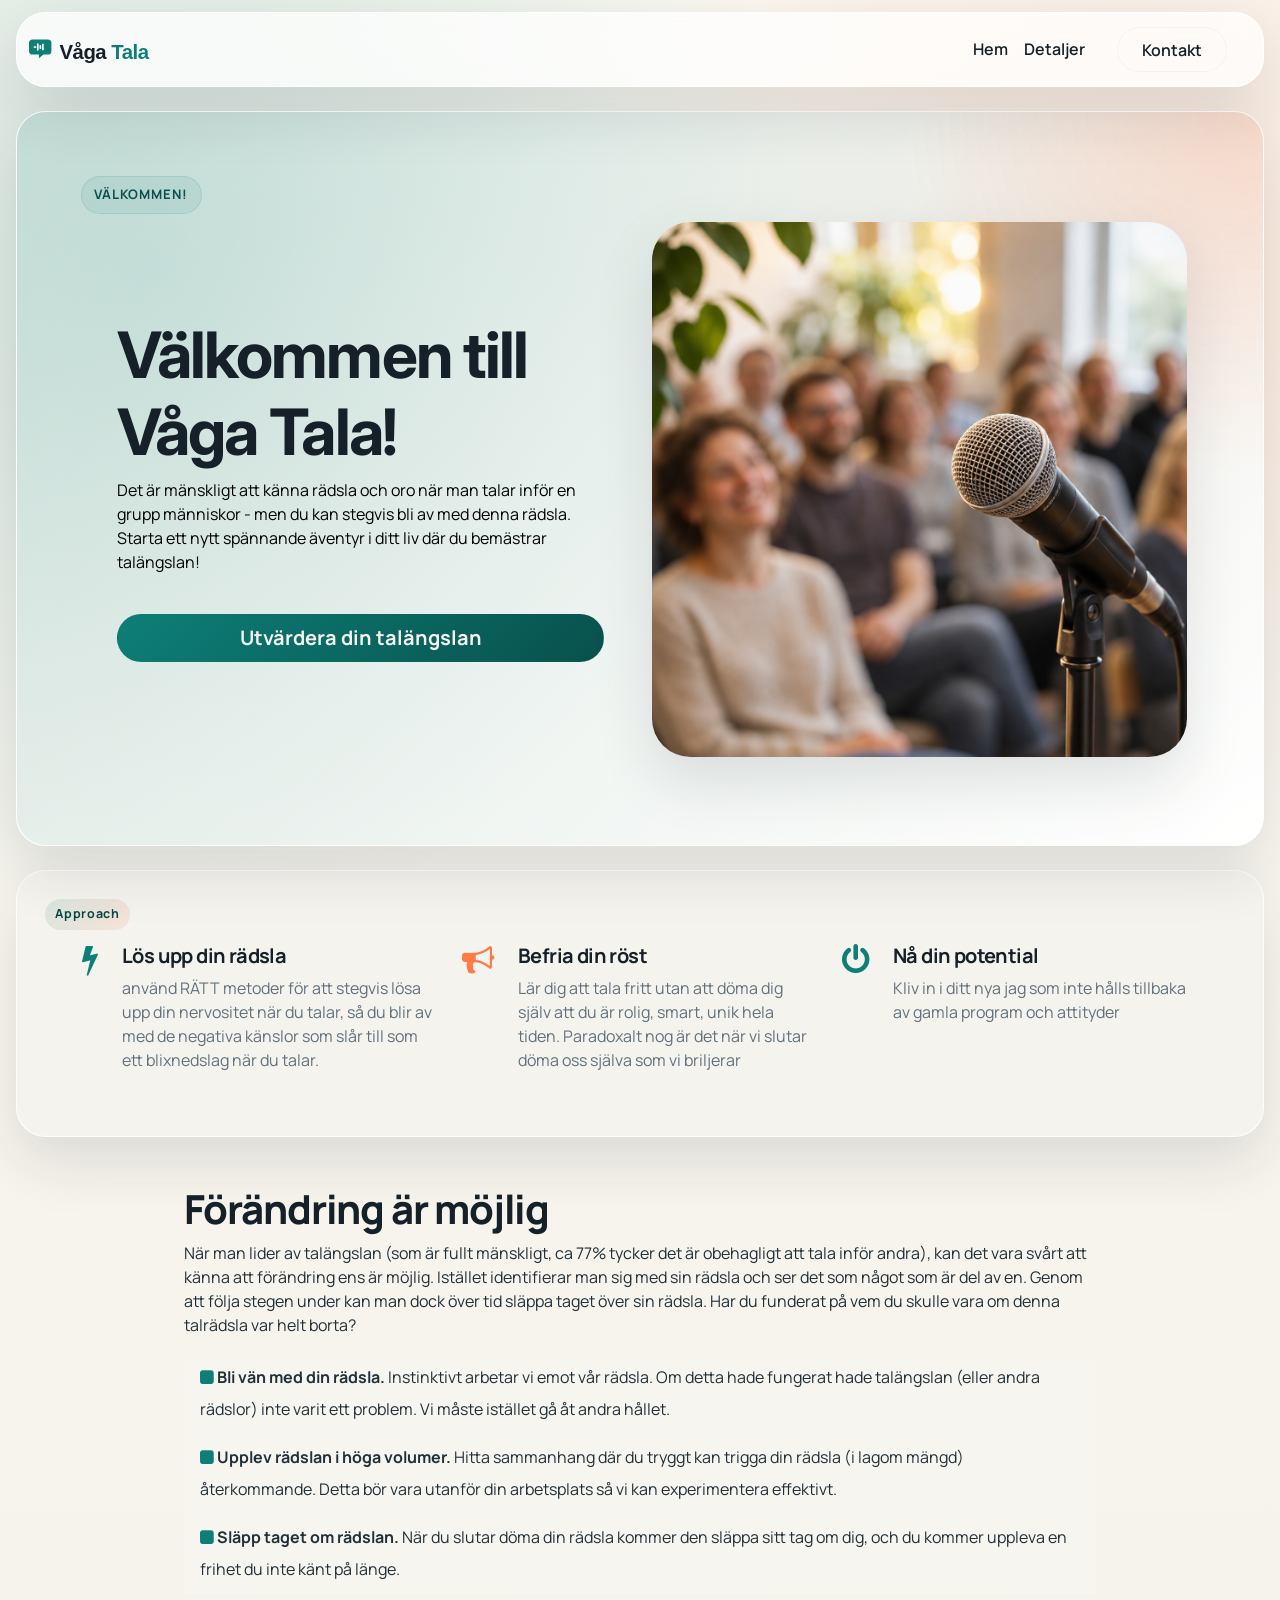
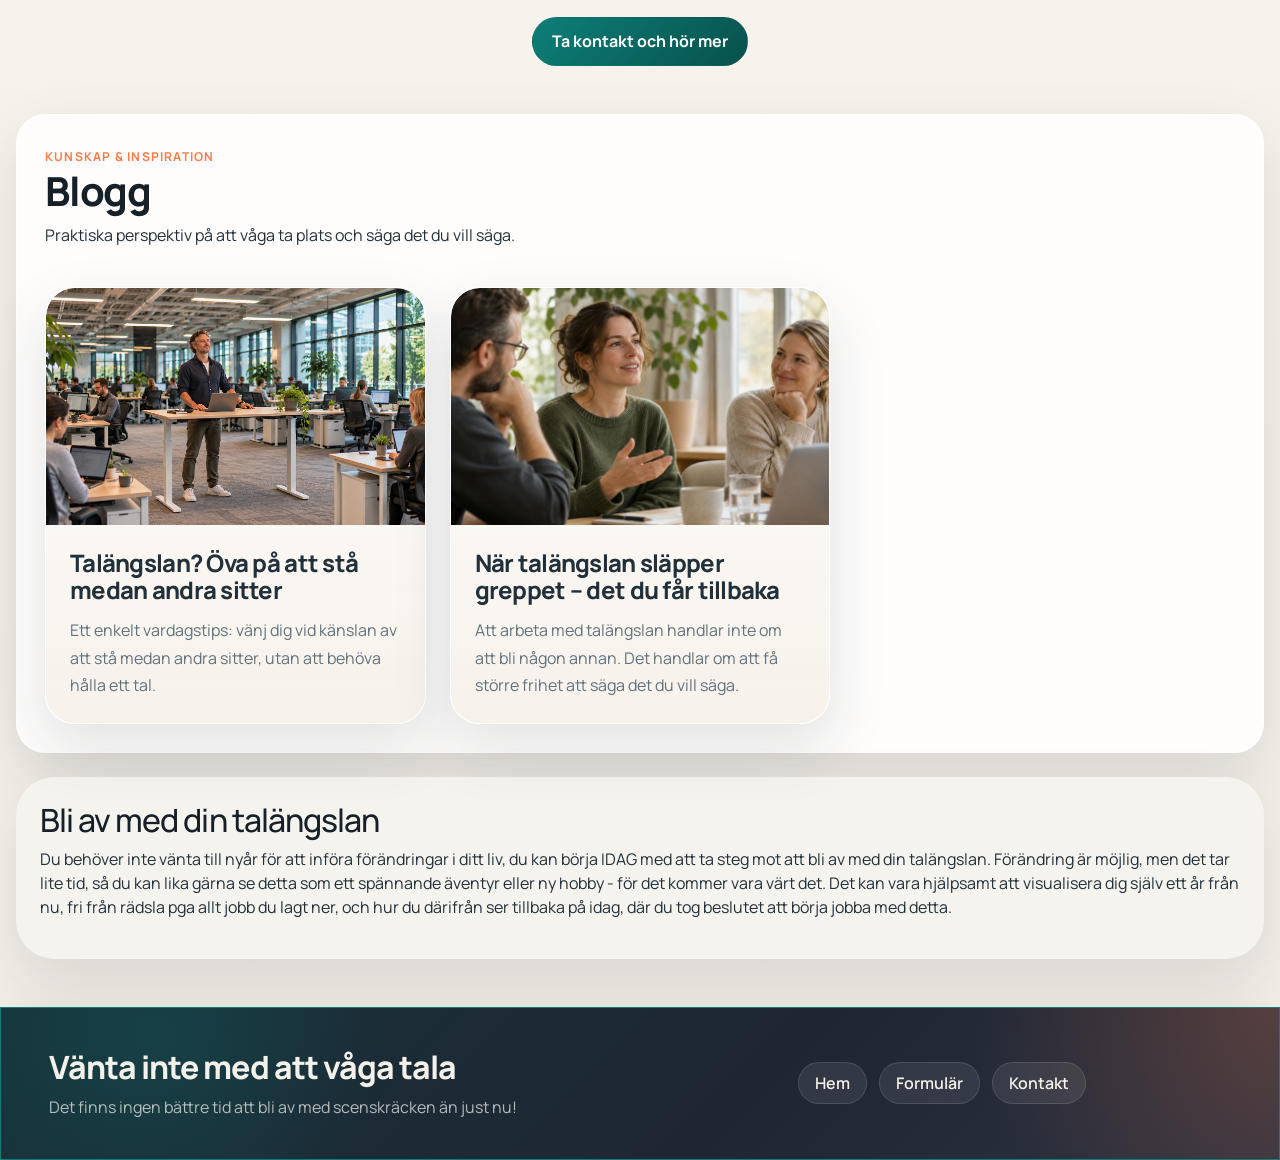
==== commit ccd2ab1c: "Use supplied image for speech anxiety article Co-authored-by: copilot-swe-agent[bot] <198982749+Copi" ====
--- a/index.html
+++ b/index.html
@@ -115,7 +115,7 @@
             <div data-bss-type="blog-loop">
                 <div class="row gy-4 row-cols-1 row-cols-md-2 row-cols-lg-3 mt-0" data-bss-type="blog-loop-base">
                     <div class="col" data-bss-type="blog-loop-item">
-                        <div class="card h-100"><a href="Blog/talangslan-sta-medan-andra-sitter.html"><img class="img-fluid card-img-top" src="assets/img/talangslan-samtal.png" alt="En kvinna delar en tanke i ett samtal med två kollegor som lyssnar"></a>
+                        <div class="card h-100"><a href="Blog/talangslan-sta-medan-andra-sitter.html"><img class="img-fluid card-img-top" src="assets/img/talangslan-sta-medan-andra-sitter.png" alt="En man står vid ett höj- och sänkbart skrivbord medan kollegor sitter och arbetar"></a>
                             <div class="card-body"><a href="Blog/talangslan-sta-medan-andra-sitter.html">
                                     <h3 class="h4 text-body">Talängslan? Öva på att stå medan andra sitter</h3>
                                 </a>
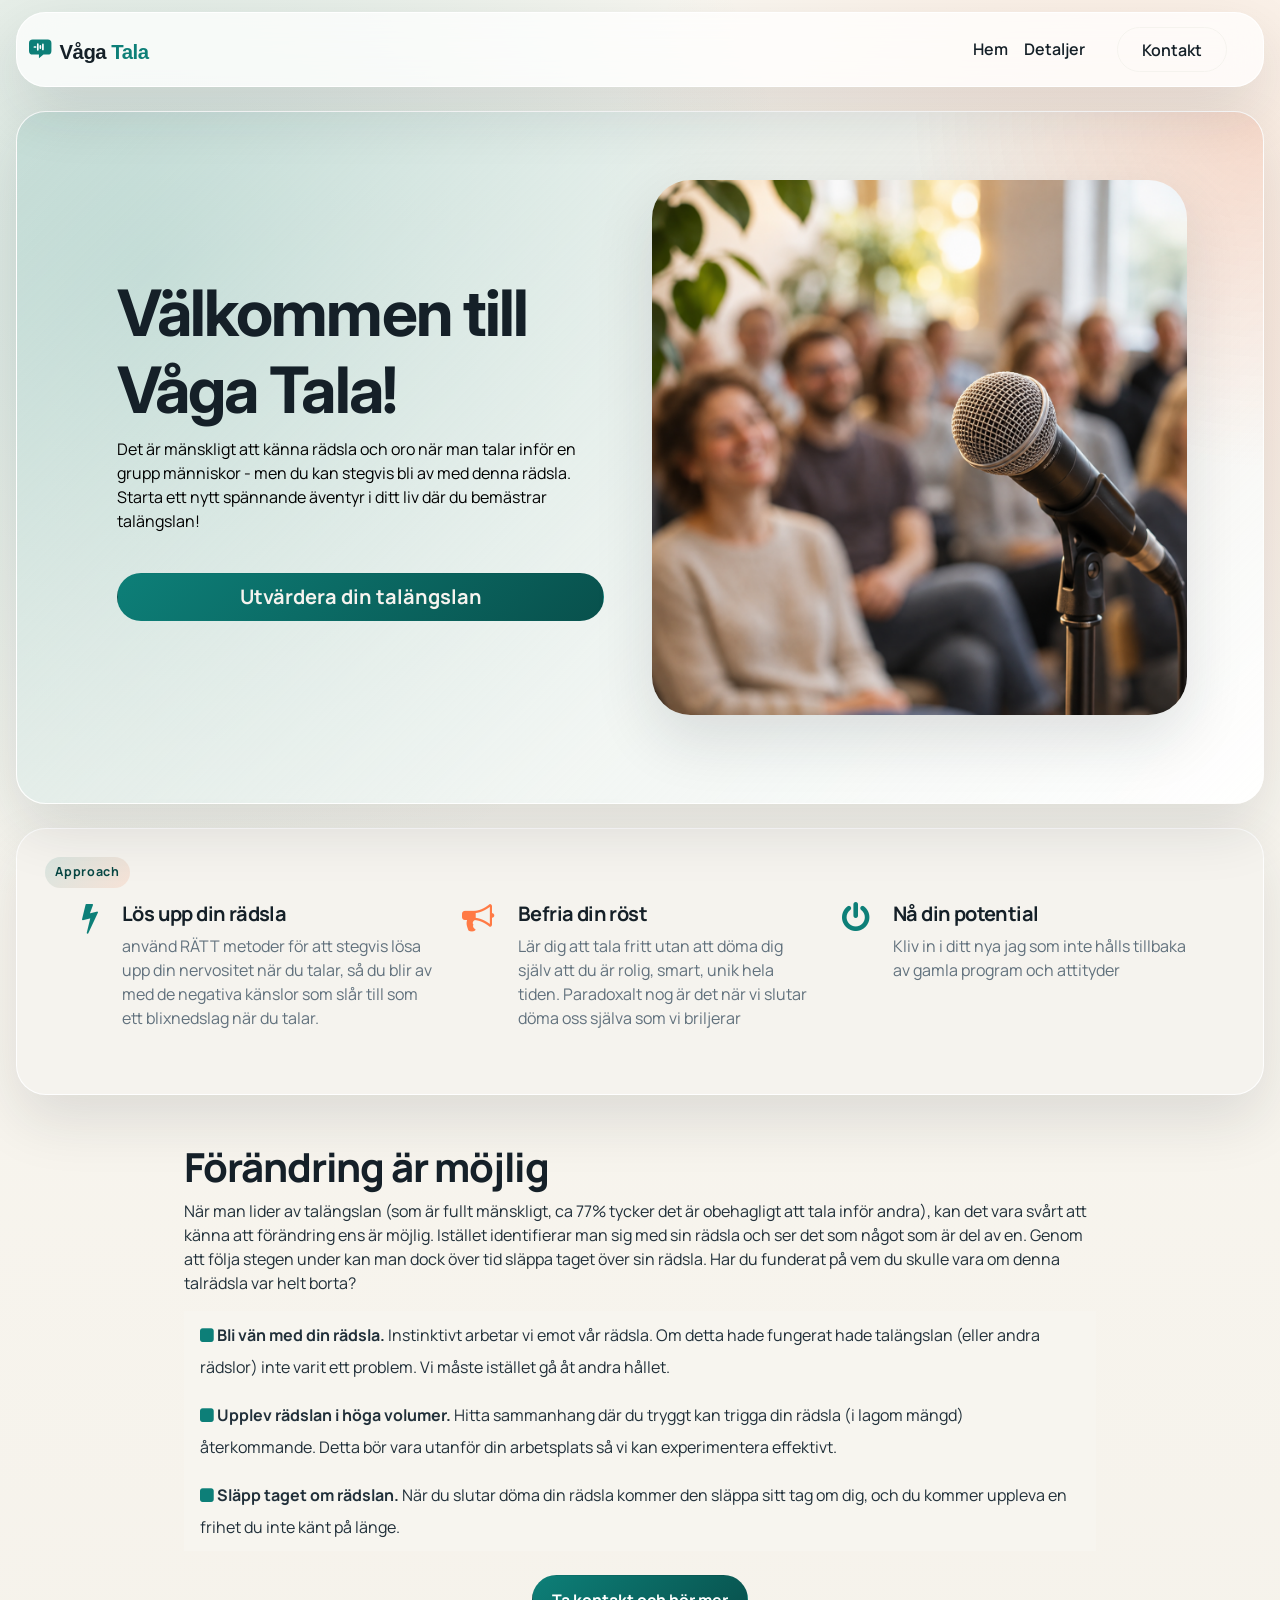
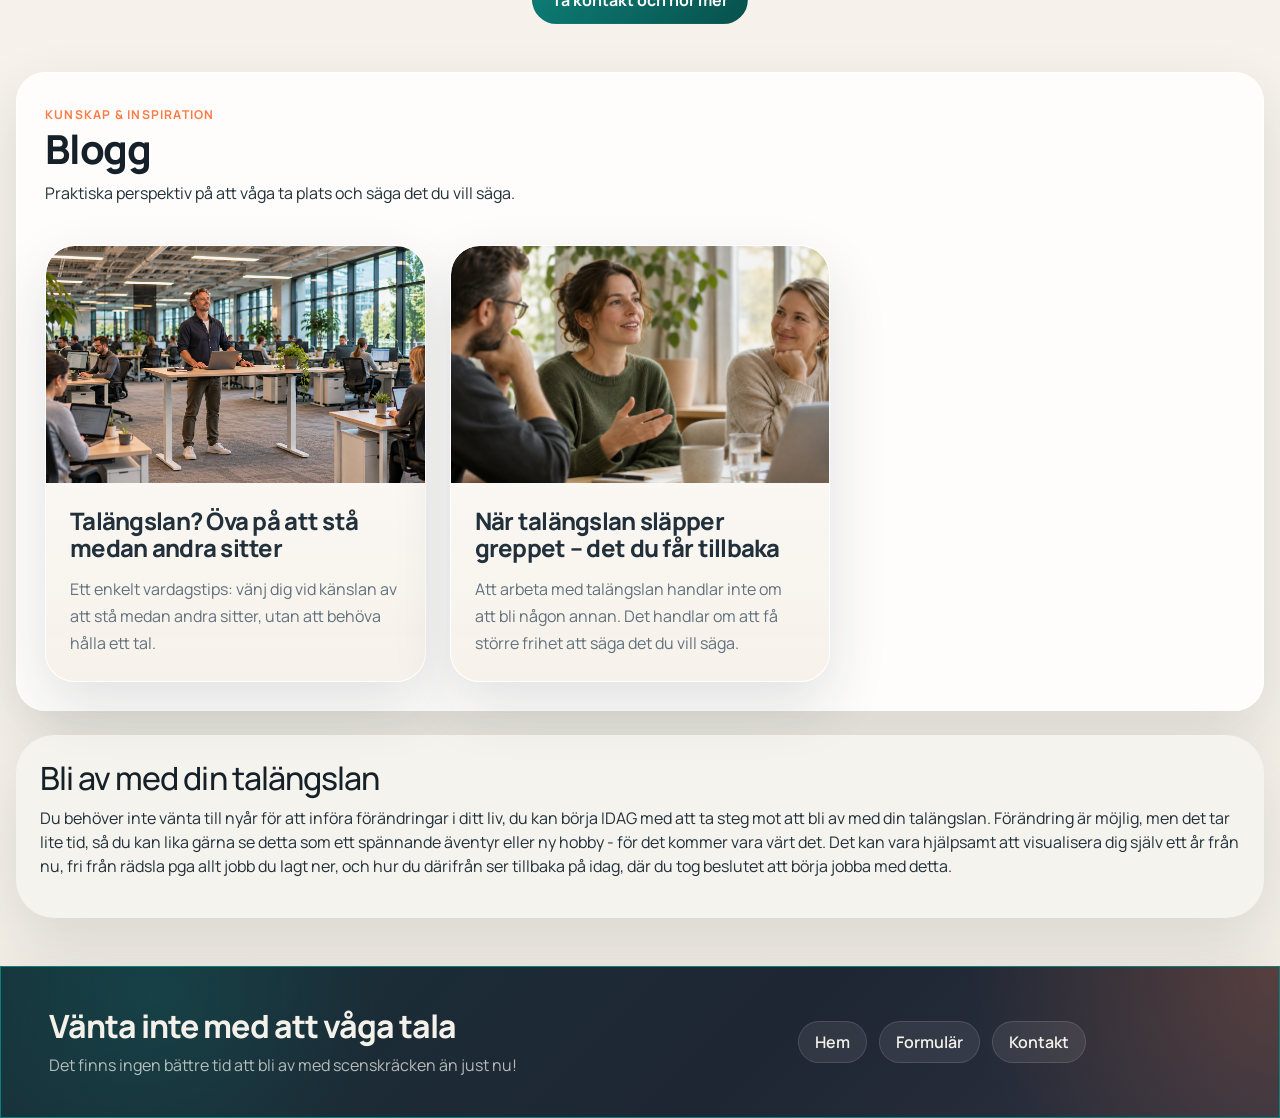
==== commit 27a2e794: "Remove welcome pill from homepage hero Co-authored-by: copilot-swe-agent[bot] <198982749+Copilot@use" ====
--- a/index.html
+++ b/index.html
@@ -14,7 +14,7 @@
             "url": "https://vågatala.se"
         }
     </script>
-    <link rel="icon" type="image/png" sizes="16x16" href="assets/img/favicon.png">
+    <link rel="icon" type="image/svg+xml" href="assets/img/favicon.svg">
     <link rel="stylesheet" href="assets/bootstrap/css/bootstrap.min.css">
     <link rel="stylesheet" href="https://fonts.googleapis.com/css?family=Inter&amp;display=swap">
     <link rel="stylesheet" href="https://fonts.googleapis.com/css?family=Manrope&amp;display=swap">
@@ -42,7 +42,7 @@
         </div>
     </nav>
     <div class="container site-container">
-        <header class="mt-4 header gota-hero"><span class="mb-1 gota-kicker">Välkommen!</span>
+        <header class="mt-4 header gota-hero">
             <div class="text-dark pt-1 hero">
                 <div class="container-xl">
                     <div class="row align-items-center">
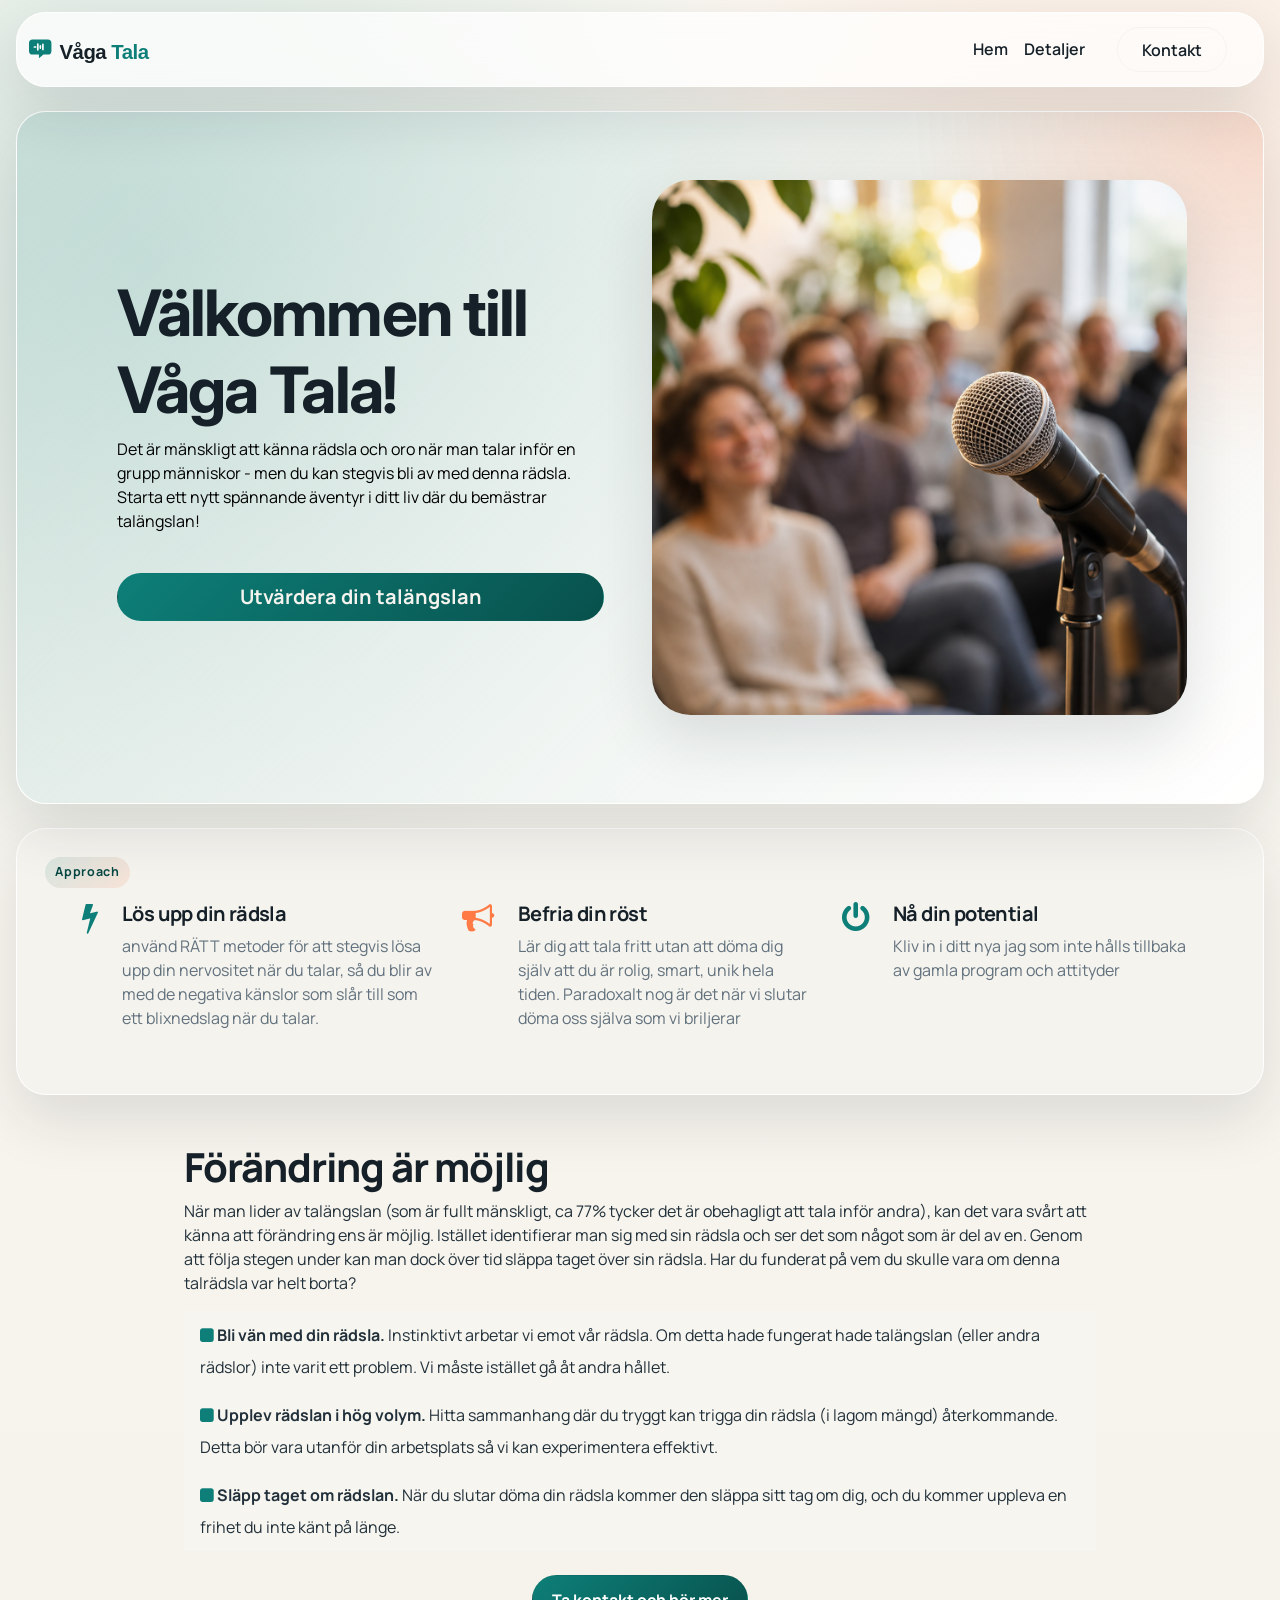
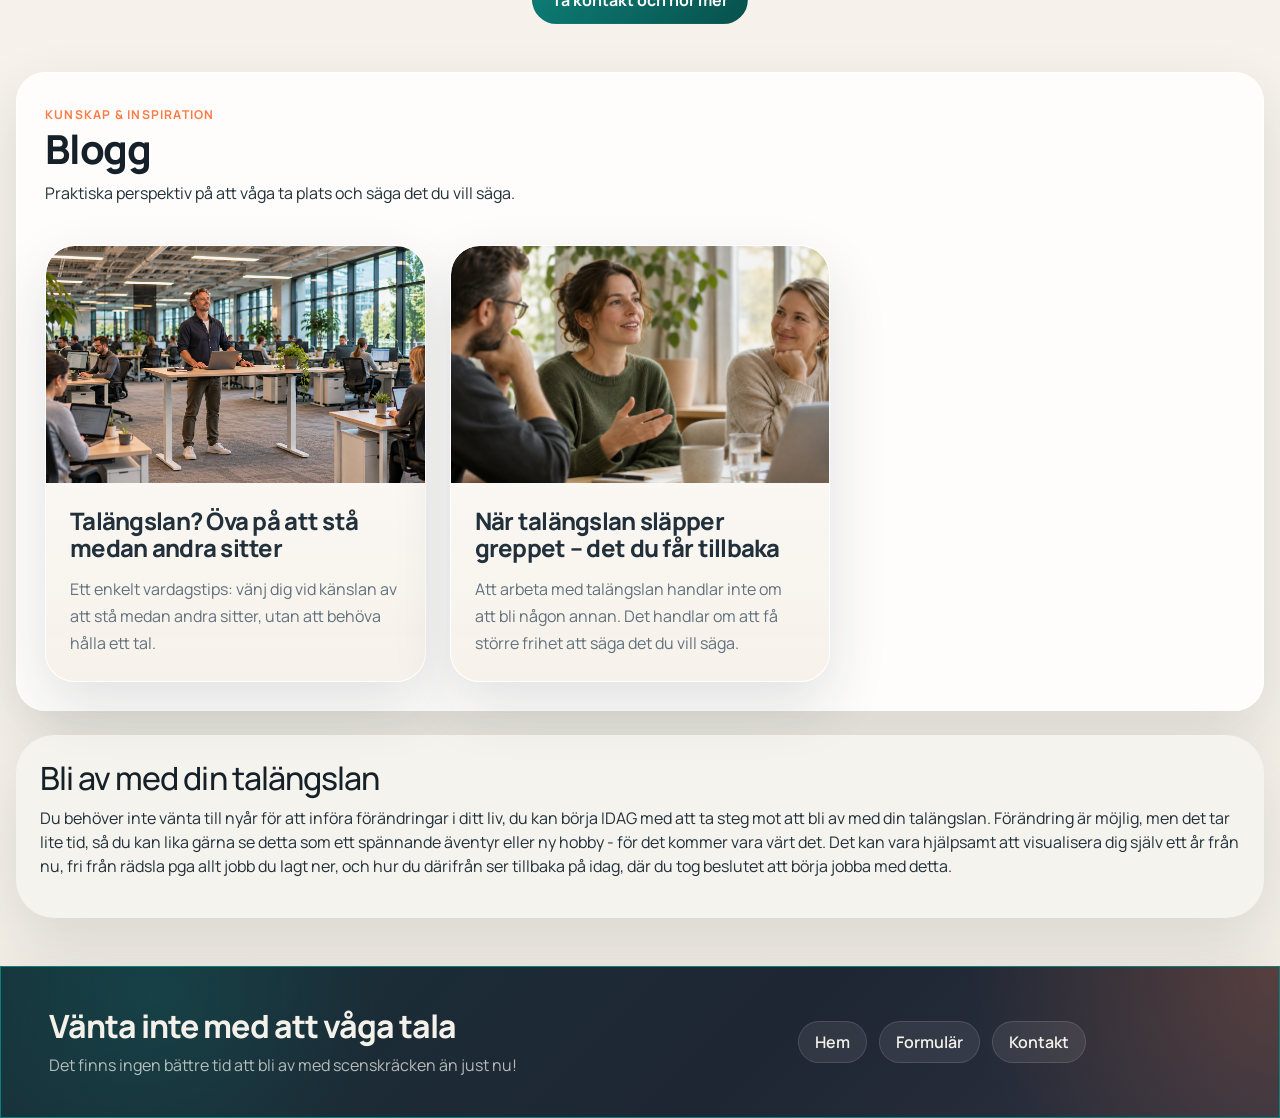
==== commit d366b4d8: "Fix typo in list item for fear experience stavning" ====
--- a/index.html
+++ b/index.html
@@ -98,7 +98,7 @@
                             <p>När man lider av talängslan (som är fullt mänskligt, ca 77% tycker det är obehagligt att tala inför andra), kan det vara svårt att känna att förändring ens är möjlig. Istället identifierar man sig med sin rädsla och ser det som något som är del av en. Genom att följa stegen under kan man dock över tid släppa taget över sin rädsla. Har du funderat på vem du skulle vara om denna talrädsla var helt borta?</p>
                             <ul class="list-group lh-lg border-0 list-group-flush">
                                 <li class="list-group-item border-0"><i class="fa fa-square text-primary"></i><strong>&nbsp;Bli vän med din rädsla.</strong><span>&nbsp;Instinktivt arbetar vi emot vår rädsla. Om detta hade fungerat hade talängslan (eller andra rädslor) inte varit ett problem. Vi måste istället gå åt andra hållet.</span></li>
-                                <li class="list-group-item border-0"><i class="fa fa-square text-primary"></i><strong>&nbsp;Upplev rädslan i höga volumer.&nbsp;</strong><span>Hitta sammanhang där du tryggt kan trigga din rädsla (i lagom mängd) återkommande. Detta bör vara utanför din arbetsplats så vi kan experimentera effektivt.</span></li>
+                                <li class="list-group-item border-0"><i class="fa fa-square text-primary"></i><strong>&nbsp;Upplev rädslan i hög volym.&nbsp;</strong><span>Hitta sammanhang där du tryggt kan trigga din rädsla (i lagom mängd) återkommande. Detta bör vara utanför din arbetsplats så vi kan experimentera effektivt.</span></li>
                                 <li class="list-group-item border-0 list-group-flush"><i class="fa fa-square text-primary"></i><strong>&nbsp;Släpp taget om rädslan.&nbsp;</strong><span>När du slutar döma din rädsla kommer den släppa sitt tag om dig, och du kommer uppleva en frihet du inte känt på länge.</span></li>
                             </ul><a class="btn btn-primary rounded-5 align-self-center mt-4 text-white" role="button" href="kontakt.html">Ta kontakt och hör mer</a>
                         </div>
@@ -679,4 +679,4 @@
     <script src="assets/js/prpsa-static-form.js"></script>
 </body>
 
-</html>+</html>
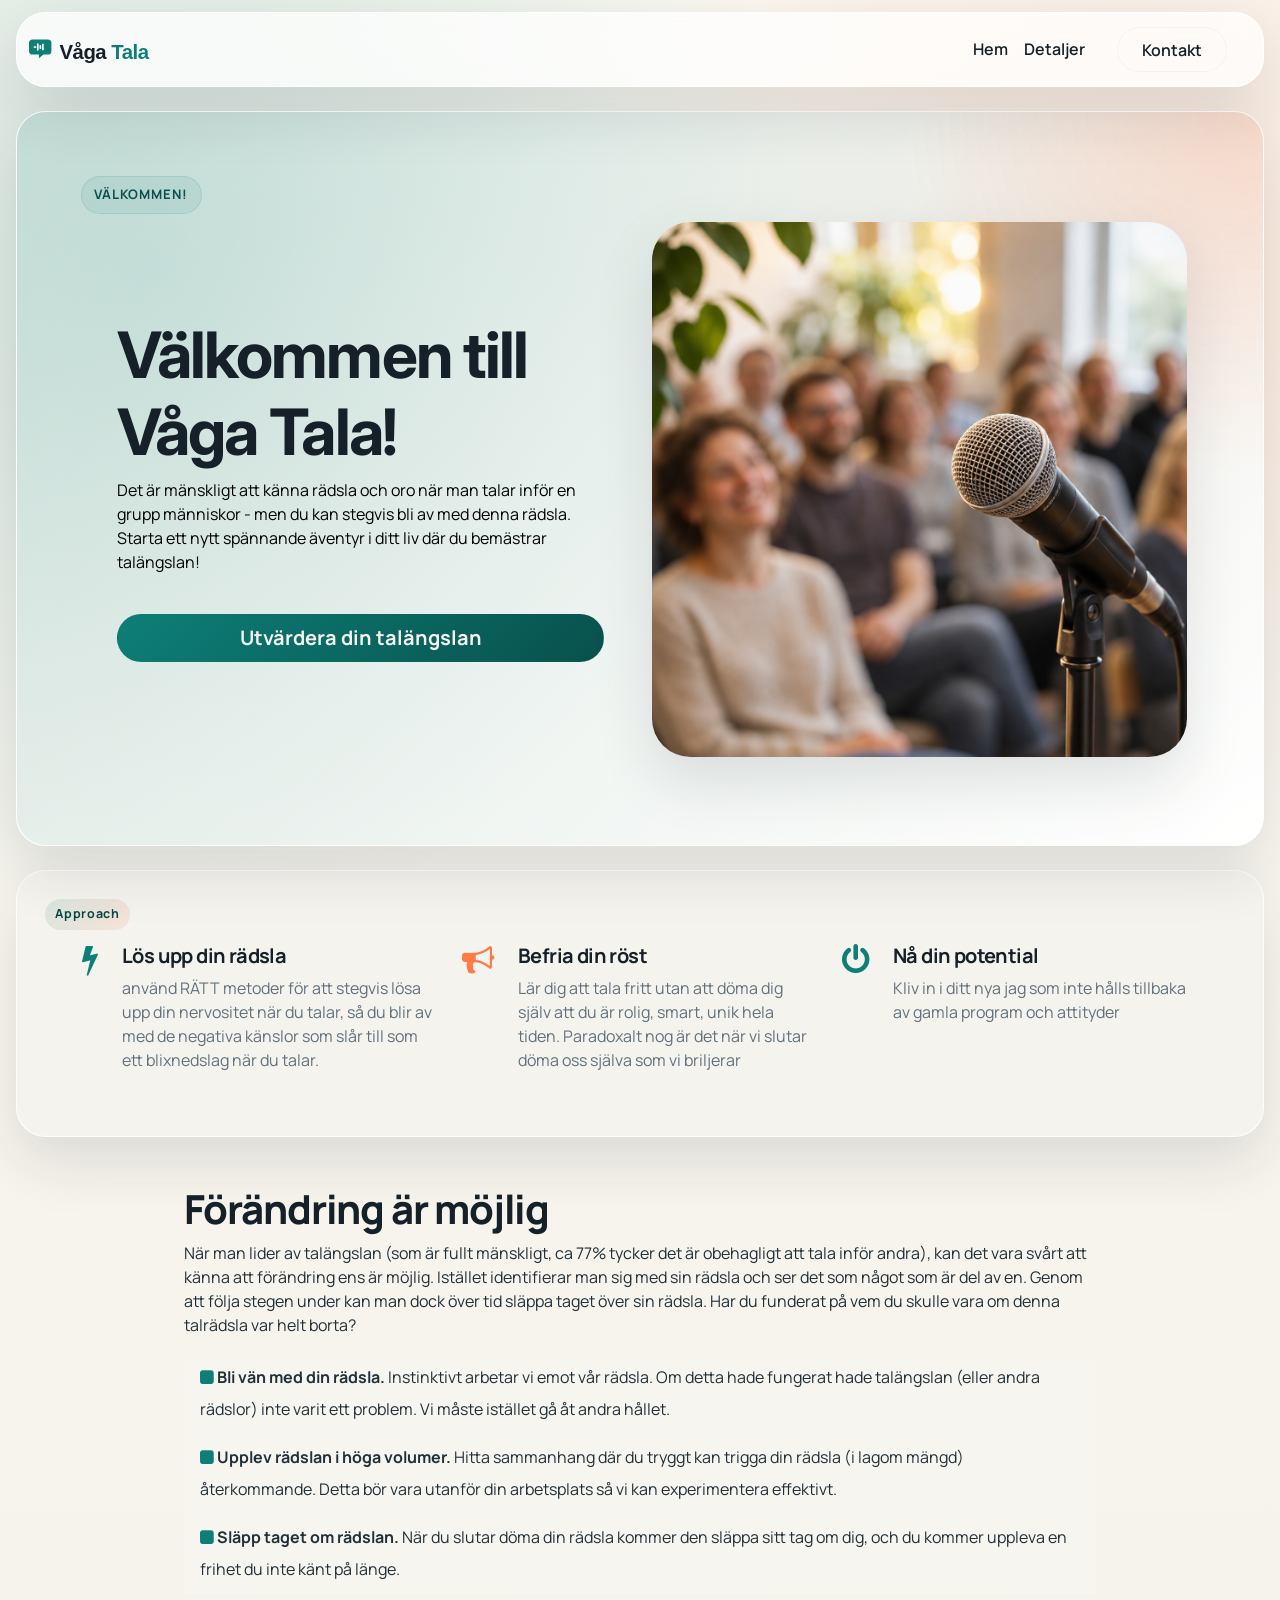
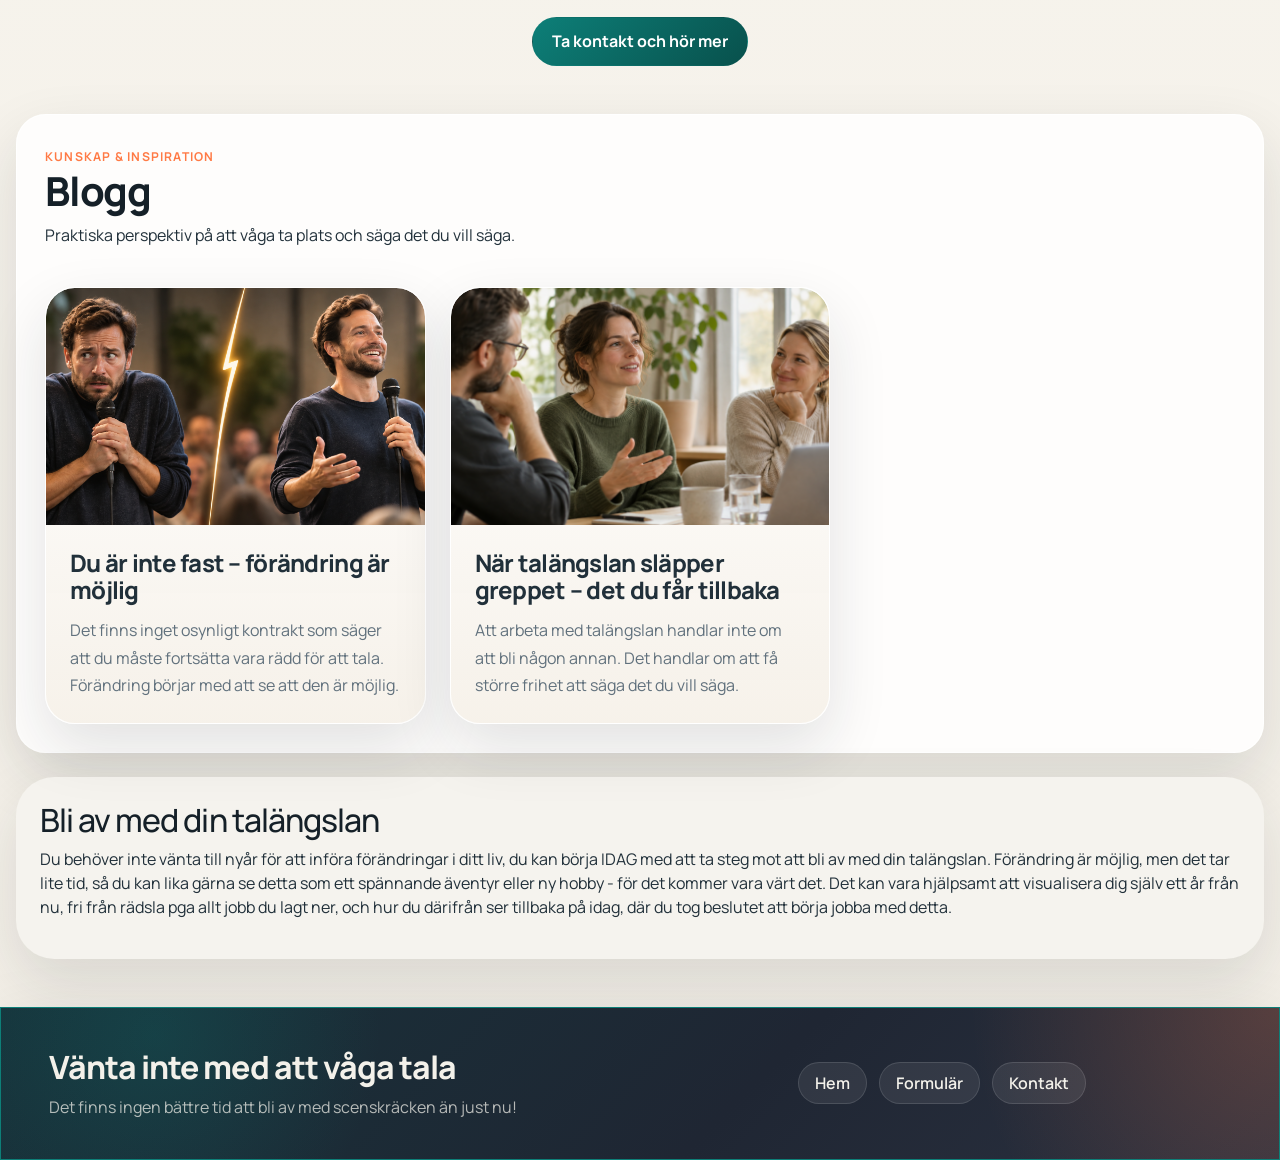
==== commit 05cbf1ae: "Publish article about personal change and stage confidence Co-authored-by: Copilot <223556219+Copilo" ====
--- a/index.html
+++ b/index.html
@@ -14,7 +14,7 @@
             "url": "https://vågatala.se"
         }
     </script>
-    <link rel="icon" type="image/svg+xml" href="assets/img/favicon.svg">
+    <link rel="icon" type="image/png" sizes="16x16" href="assets/img/favicon.png">
     <link rel="stylesheet" href="assets/bootstrap/css/bootstrap.min.css">
     <link rel="stylesheet" href="https://fonts.googleapis.com/css?family=Inter&amp;display=swap">
     <link rel="stylesheet" href="https://fonts.googleapis.com/css?family=Manrope&amp;display=swap">
@@ -42,7 +42,7 @@
         </div>
     </nav>
     <div class="container site-container">
-        <header class="mt-4 header gota-hero">
+        <header class="mt-4 header gota-hero"><span class="mb-1 gota-kicker">Välkommen!</span>
             <div class="text-dark pt-1 hero">
                 <div class="container-xl">
                     <div class="row align-items-center">
@@ -98,7 +98,7 @@
                             <p>När man lider av talängslan (som är fullt mänskligt, ca 77% tycker det är obehagligt att tala inför andra), kan det vara svårt att känna att förändring ens är möjlig. Istället identifierar man sig med sin rädsla och ser det som något som är del av en. Genom att följa stegen under kan man dock över tid släppa taget över sin rädsla. Har du funderat på vem du skulle vara om denna talrädsla var helt borta?</p>
                             <ul class="list-group lh-lg border-0 list-group-flush">
                                 <li class="list-group-item border-0"><i class="fa fa-square text-primary"></i><strong>&nbsp;Bli vän med din rädsla.</strong><span>&nbsp;Instinktivt arbetar vi emot vår rädsla. Om detta hade fungerat hade talängslan (eller andra rädslor) inte varit ett problem. Vi måste istället gå åt andra hållet.</span></li>
-                                <li class="list-group-item border-0"><i class="fa fa-square text-primary"></i><strong>&nbsp;Upplev rädslan i hög volym.&nbsp;</strong><span>Hitta sammanhang där du tryggt kan trigga din rädsla (i lagom mängd) återkommande. Detta bör vara utanför din arbetsplats så vi kan experimentera effektivt.</span></li>
+                                <li class="list-group-item border-0"><i class="fa fa-square text-primary"></i><strong>&nbsp;Upplev rädslan i höga volumer.&nbsp;</strong><span>Hitta sammanhang där du tryggt kan trigga din rädsla (i lagom mängd) återkommande. Detta bör vara utanför din arbetsplats så vi kan experimentera effektivt.</span></li>
                                 <li class="list-group-item border-0 list-group-flush"><i class="fa fa-square text-primary"></i><strong>&nbsp;Släpp taget om rädslan.&nbsp;</strong><span>När du slutar döma din rädsla kommer den släppa sitt tag om dig, och du kommer uppleva en frihet du inte känt på länge.</span></li>
                             </ul><a class="btn btn-primary rounded-5 align-self-center mt-4 text-white" role="button" href="kontakt.html">Ta kontakt och hör mer</a>
                         </div>
@@ -115,11 +115,11 @@
             <div data-bss-type="blog-loop">
                 <div class="row gy-4 row-cols-1 row-cols-md-2 row-cols-lg-3 mt-0" data-bss-type="blog-loop-base">
                     <div class="col" data-bss-type="blog-loop-item">
-                        <div class="card h-100"><a href="Blog/talangslan-sta-medan-andra-sitter.html"><img class="img-fluid card-img-top" src="assets/img/talangslan-sta-medan-andra-sitter.png" alt="En man står vid ett höj- och sänkbart skrivbord medan kollegor sitter och arbetar"></a>
-                            <div class="card-body"><a href="Blog/talangslan-sta-medan-andra-sitter.html">
-                                    <h3 class="h4 text-body">Talängslan? Öva på att stå medan andra sitter</h3>
+                        <div class="card h-100"><a href="Blog/du-ar-inte-fast-forandring-ar-mojlig.html"><img class="img-fluid card-img-top" src="assets/img/forandring-talare.png" alt="En talare går från nervös inför publiken till tryggare och gladare på scen"></a>
+                            <div class="card-body"><a href="Blog/du-ar-inte-fast-forandring-ar-mojlig.html">
+                                    <h3 class="h4 text-body">Du är inte fast – förändring är möjlig</h3>
                                 </a>
-                                <p class="card-text">Ett enkelt vardagstips: vänj dig vid känslan av att stå medan andra sitter, utan att behöva hålla ett tal.</p>
+                                <p class="card-text">Det finns inget osynligt kontrakt som säger att du måste fortsätta vara rädd för att tala. Förändring börjar med att se att den är möjlig.</p>
                             </div>
                         </div>
                     </div>
@@ -679,4 +679,4 @@
     <script src="assets/js/prpsa-static-form.js"></script>
 </body>
 
-</html>
+</html>
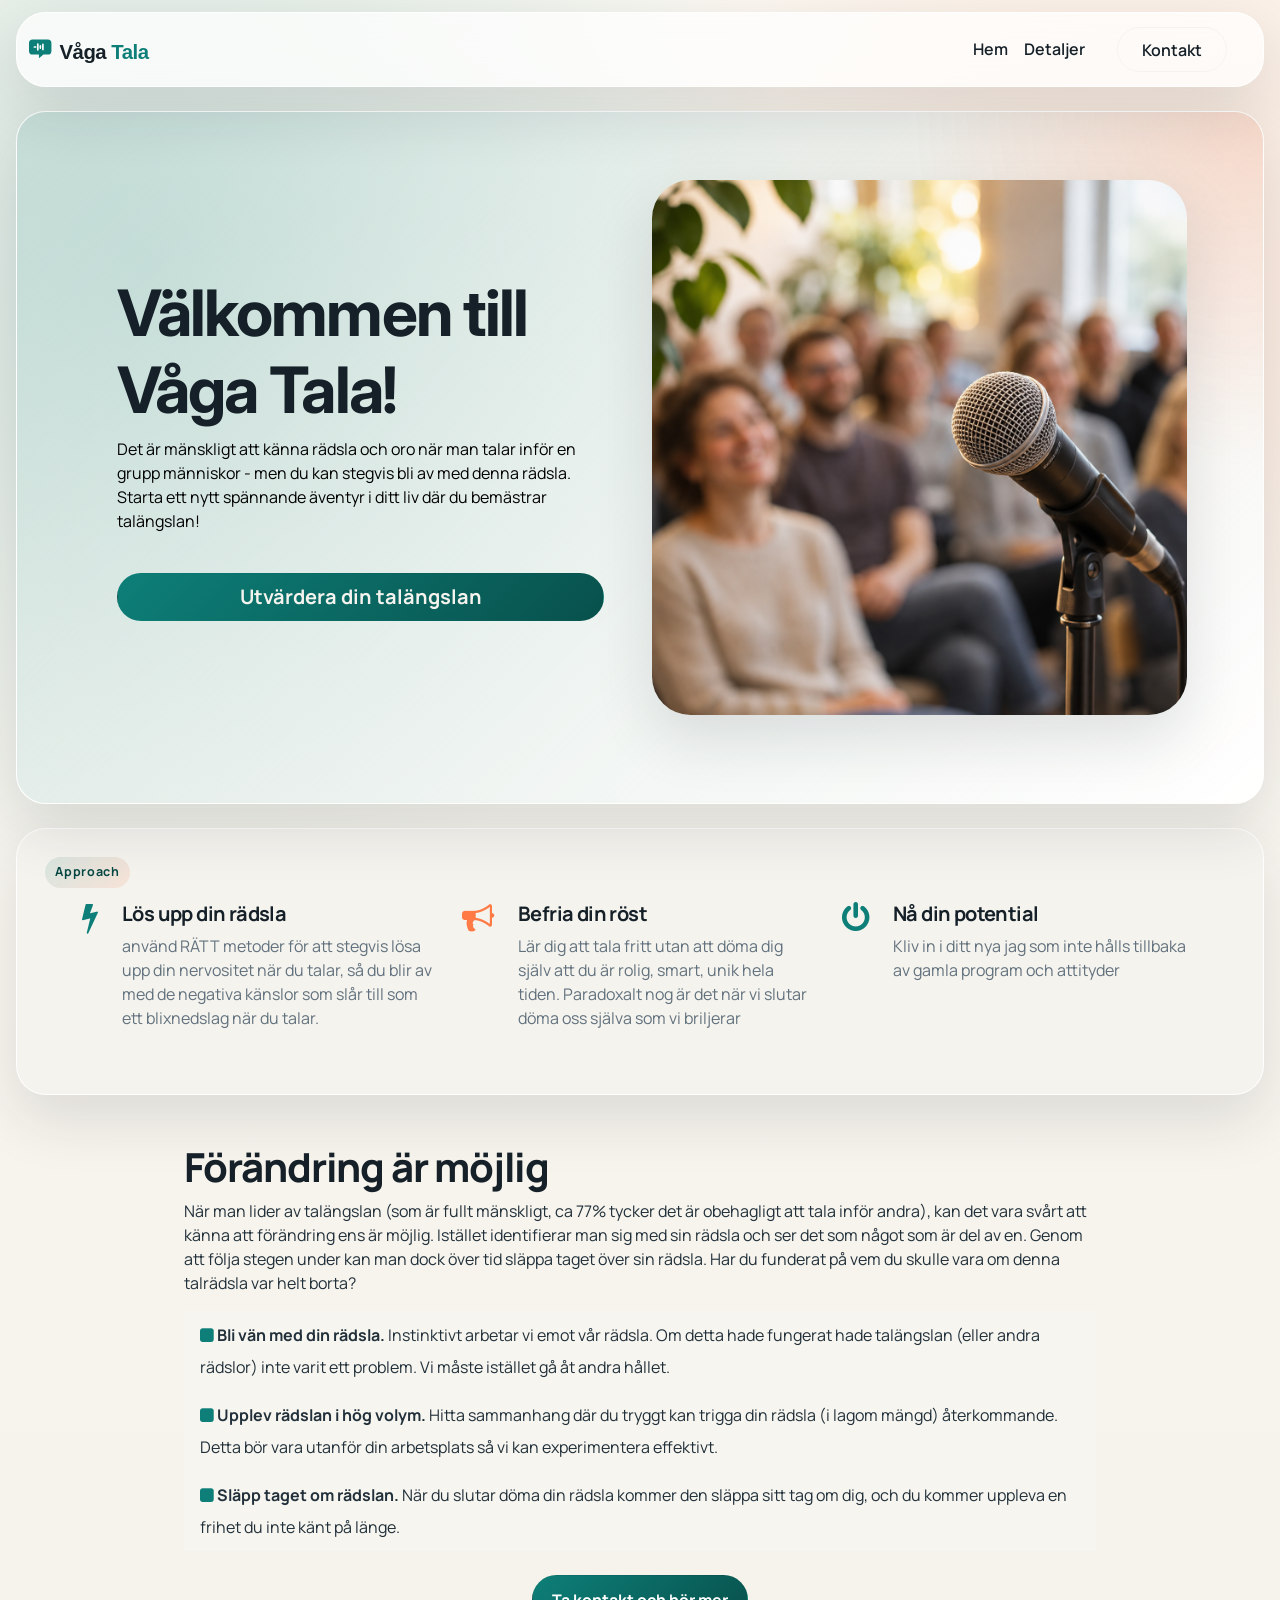
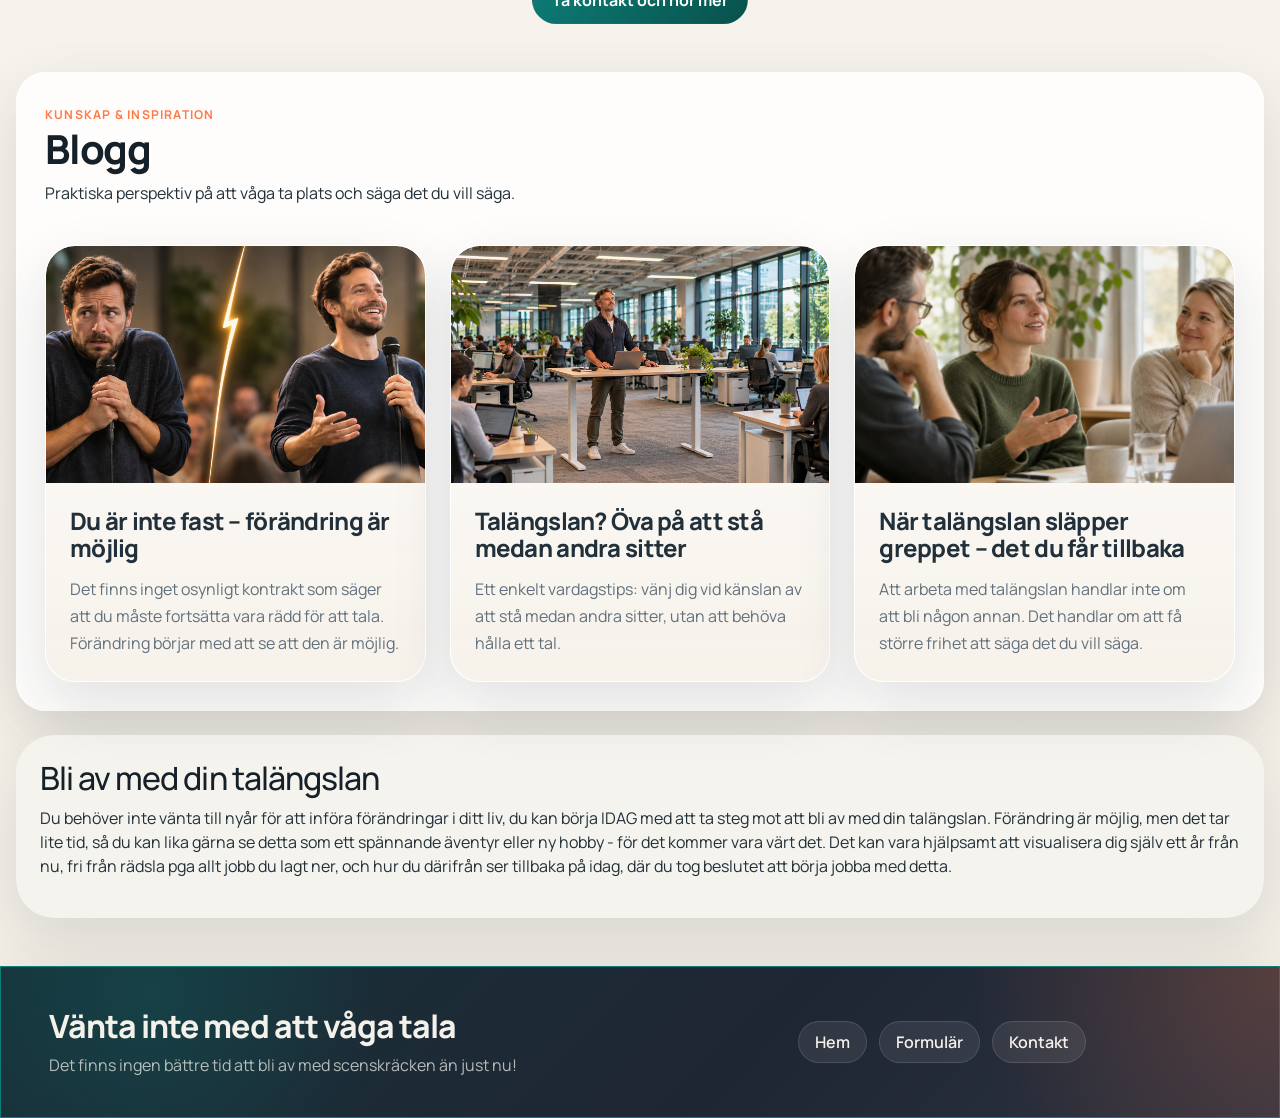
==== commit 74d9b62e: "Merge latest site updates with new article Co-authored-by: Copilot <223556219+Copilot@users.noreply." ====
--- a/index.html
+++ b/index.html
@@ -14,7 +14,7 @@
             "url": "https://vågatala.se"
         }
     </script>
-    <link rel="icon" type="image/png" sizes="16x16" href="assets/img/favicon.png">
+    <link rel="icon" type="image/svg+xml" href="assets/img/favicon.svg">
     <link rel="stylesheet" href="assets/bootstrap/css/bootstrap.min.css">
     <link rel="stylesheet" href="https://fonts.googleapis.com/css?family=Inter&amp;display=swap">
     <link rel="stylesheet" href="https://fonts.googleapis.com/css?family=Manrope&amp;display=swap">
@@ -42,7 +42,7 @@
         </div>
     </nav>
     <div class="container site-container">
-        <header class="mt-4 header gota-hero"><span class="mb-1 gota-kicker">Välkommen!</span>
+        <header class="mt-4 header gota-hero">
             <div class="text-dark pt-1 hero">
                 <div class="container-xl">
                     <div class="row align-items-center">
@@ -98,7 +98,7 @@
                             <p>När man lider av talängslan (som är fullt mänskligt, ca 77% tycker det är obehagligt att tala inför andra), kan det vara svårt att känna att förändring ens är möjlig. Istället identifierar man sig med sin rädsla och ser det som något som är del av en. Genom att följa stegen under kan man dock över tid släppa taget över sin rädsla. Har du funderat på vem du skulle vara om denna talrädsla var helt borta?</p>
                             <ul class="list-group lh-lg border-0 list-group-flush">
                                 <li class="list-group-item border-0"><i class="fa fa-square text-primary"></i><strong>&nbsp;Bli vän med din rädsla.</strong><span>&nbsp;Instinktivt arbetar vi emot vår rädsla. Om detta hade fungerat hade talängslan (eller andra rädslor) inte varit ett problem. Vi måste istället gå åt andra hållet.</span></li>
-                                <li class="list-group-item border-0"><i class="fa fa-square text-primary"></i><strong>&nbsp;Upplev rädslan i höga volumer.&nbsp;</strong><span>Hitta sammanhang där du tryggt kan trigga din rädsla (i lagom mängd) återkommande. Detta bör vara utanför din arbetsplats så vi kan experimentera effektivt.</span></li>
+                                <li class="list-group-item border-0"><i class="fa fa-square text-primary"></i><strong>&nbsp;Upplev rädslan i hög volym.&nbsp;</strong><span>Hitta sammanhang där du tryggt kan trigga din rädsla (i lagom mängd) återkommande. Detta bör vara utanför din arbetsplats så vi kan experimentera effektivt.</span></li>
                                 <li class="list-group-item border-0 list-group-flush"><i class="fa fa-square text-primary"></i><strong>&nbsp;Släpp taget om rädslan.&nbsp;</strong><span>När du slutar döma din rädsla kommer den släppa sitt tag om dig, och du kommer uppleva en frihet du inte känt på länge.</span></li>
                             </ul><a class="btn btn-primary rounded-5 align-self-center mt-4 text-white" role="button" href="kontakt.html">Ta kontakt och hör mer</a>
                         </div>
@@ -124,6 +124,15 @@
                         </div>
                     </div>
                     <div class="col" data-bss-type="blog-loop-item">
+                        <div class="card h-100"><a href="Blog/talangslan-sta-medan-andra-sitter.html"><img class="img-fluid card-img-top" src="assets/img/talangslan-sta-medan-andra-sitter.png" alt="En man står vid ett höj- och sänkbart skrivbord medan kollegor sitter och arbetar"></a>
+                            <div class="card-body"><a href="Blog/talangslan-sta-medan-andra-sitter.html">
+                                    <h3 class="h4 text-body">Talängslan? Öva på att stå medan andra sitter</h3>
+                                </a>
+                                <p class="card-text">Ett enkelt vardagstips: vänj dig vid känslan av att stå medan andra sitter, utan att behöva hålla ett tal.</p>
+                            </div>
+                        </div>
+                    </div>
+                    <div class="col" data-bss-type="blog-loop-item">
                         <div class="card h-100"><a href="Blog/talangslan-och-friheten-att-tala.html"><img class="img-fluid card-img-top" src="assets/img/talangslan-samtal.png" alt="En kvinna delar en tanke i ett samtal med två kollegor som lyssnar"></a>
                             <div class="card-body"><a href="Blog/talangslan-och-friheten-att-tala.html">
                                     <h3 class="h4 text-body">När talängslan släpper greppet – det du får tillbaka</h3>
@@ -270,7 +279,7 @@
                     <p class="gota-footer-note">Det finns ingen bättre tid att bli av med scenskräcken än just nu!</p>
                 </div>
                 <div class="col-auto col-md-6 d-flex flex-column justify-content-center align-items-center">
-                    <div class="gota-footer-links"><a href="#">Hem</a><a href="#">Formulär</a><a href="#">Kontakt</a></div>
+                    <div class="gota-footer-links"><a href="index.html">Hem</a><a href="PRPSA-static.html">Formulär</a><a href="kontakt.html">Kontakt</a></div>
                 </div>
             </div>
         </div>
@@ -679,4 +688,4 @@
     <script src="assets/js/prpsa-static-form.js"></script>
 </body>
 
-</html>+</html>
